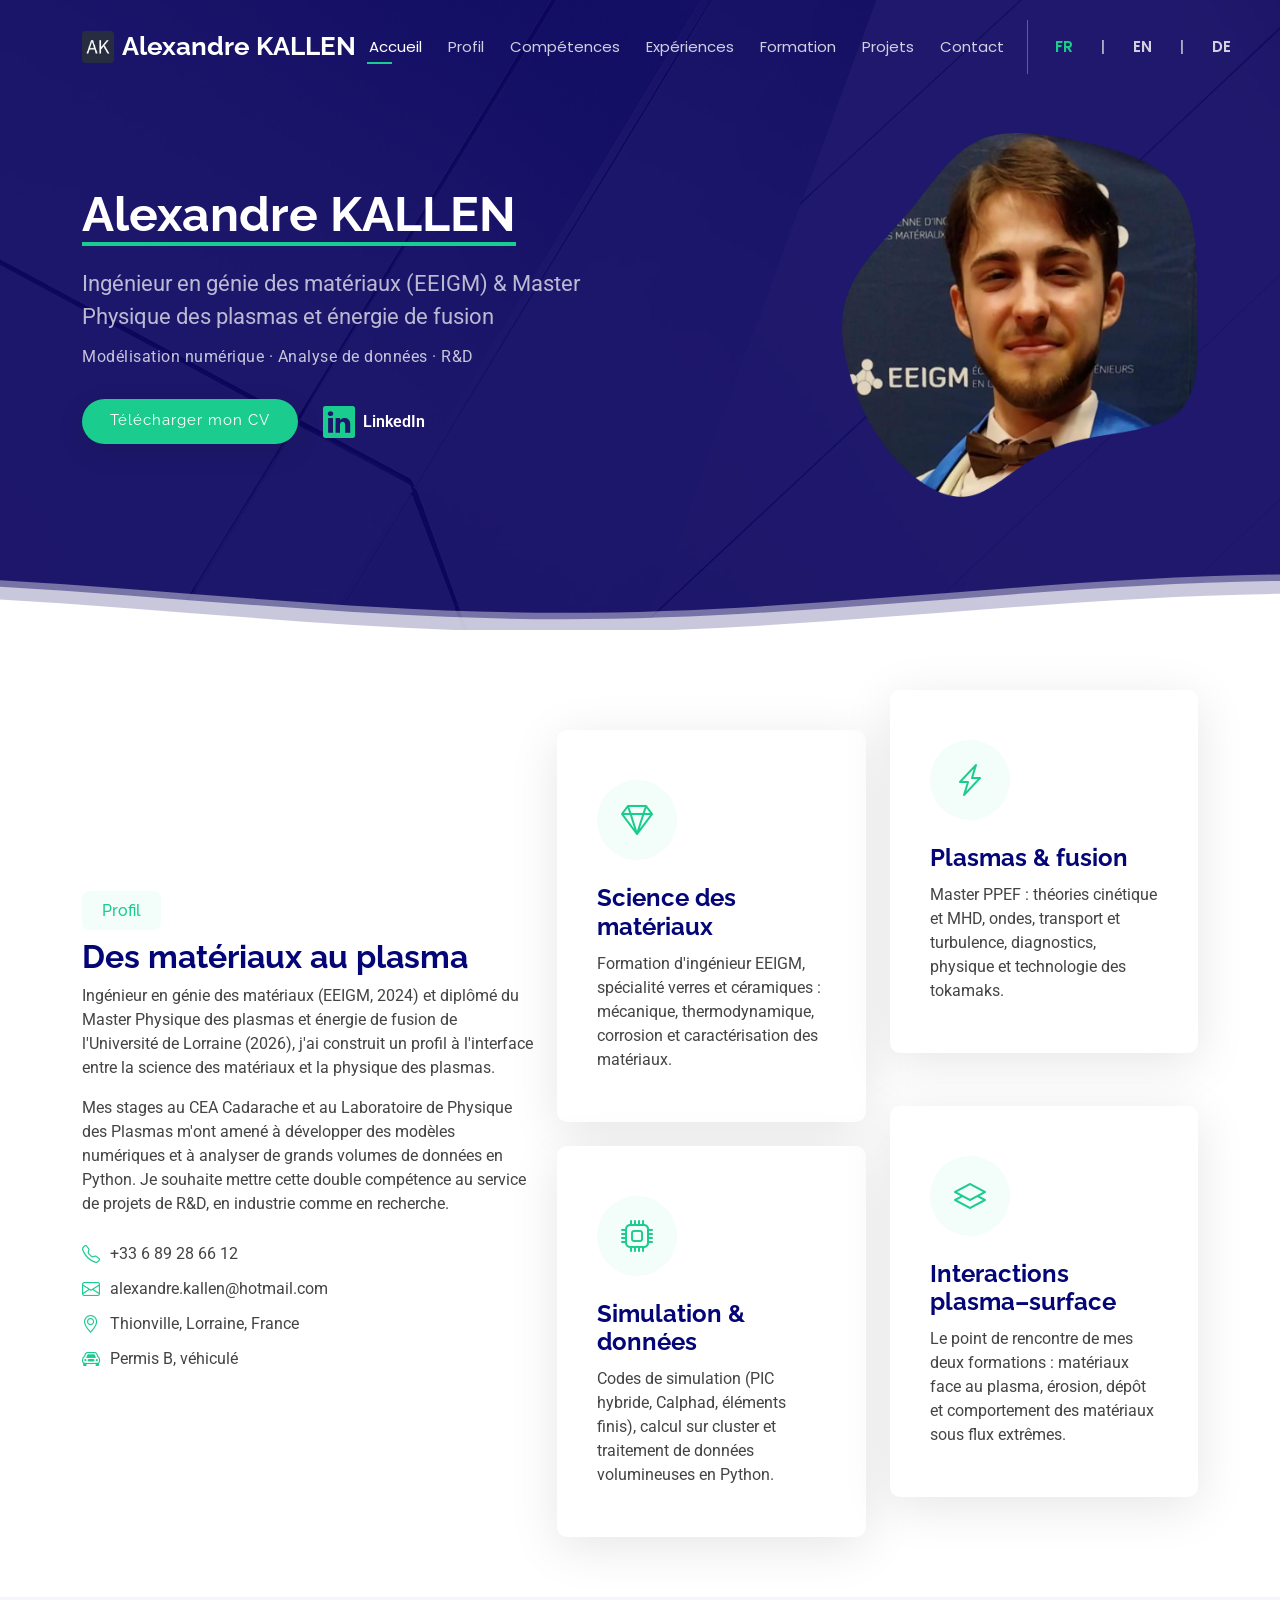
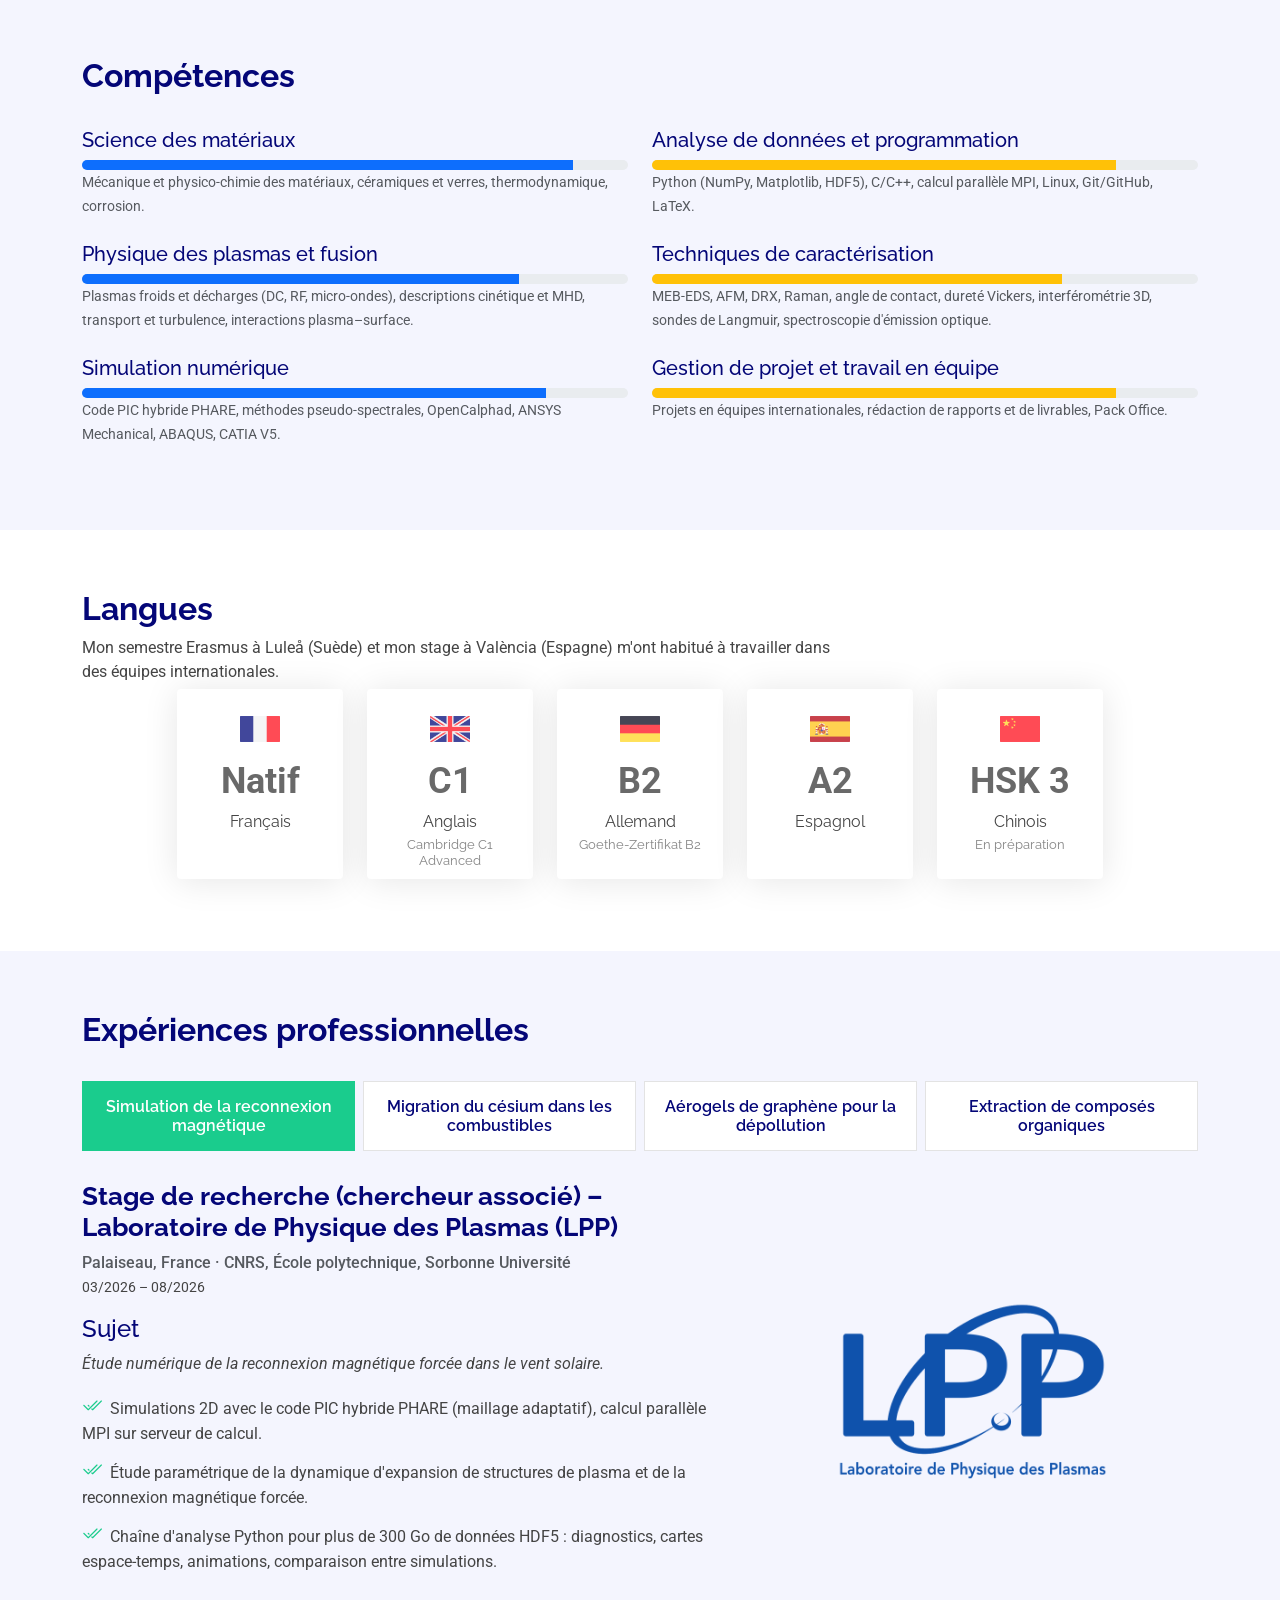
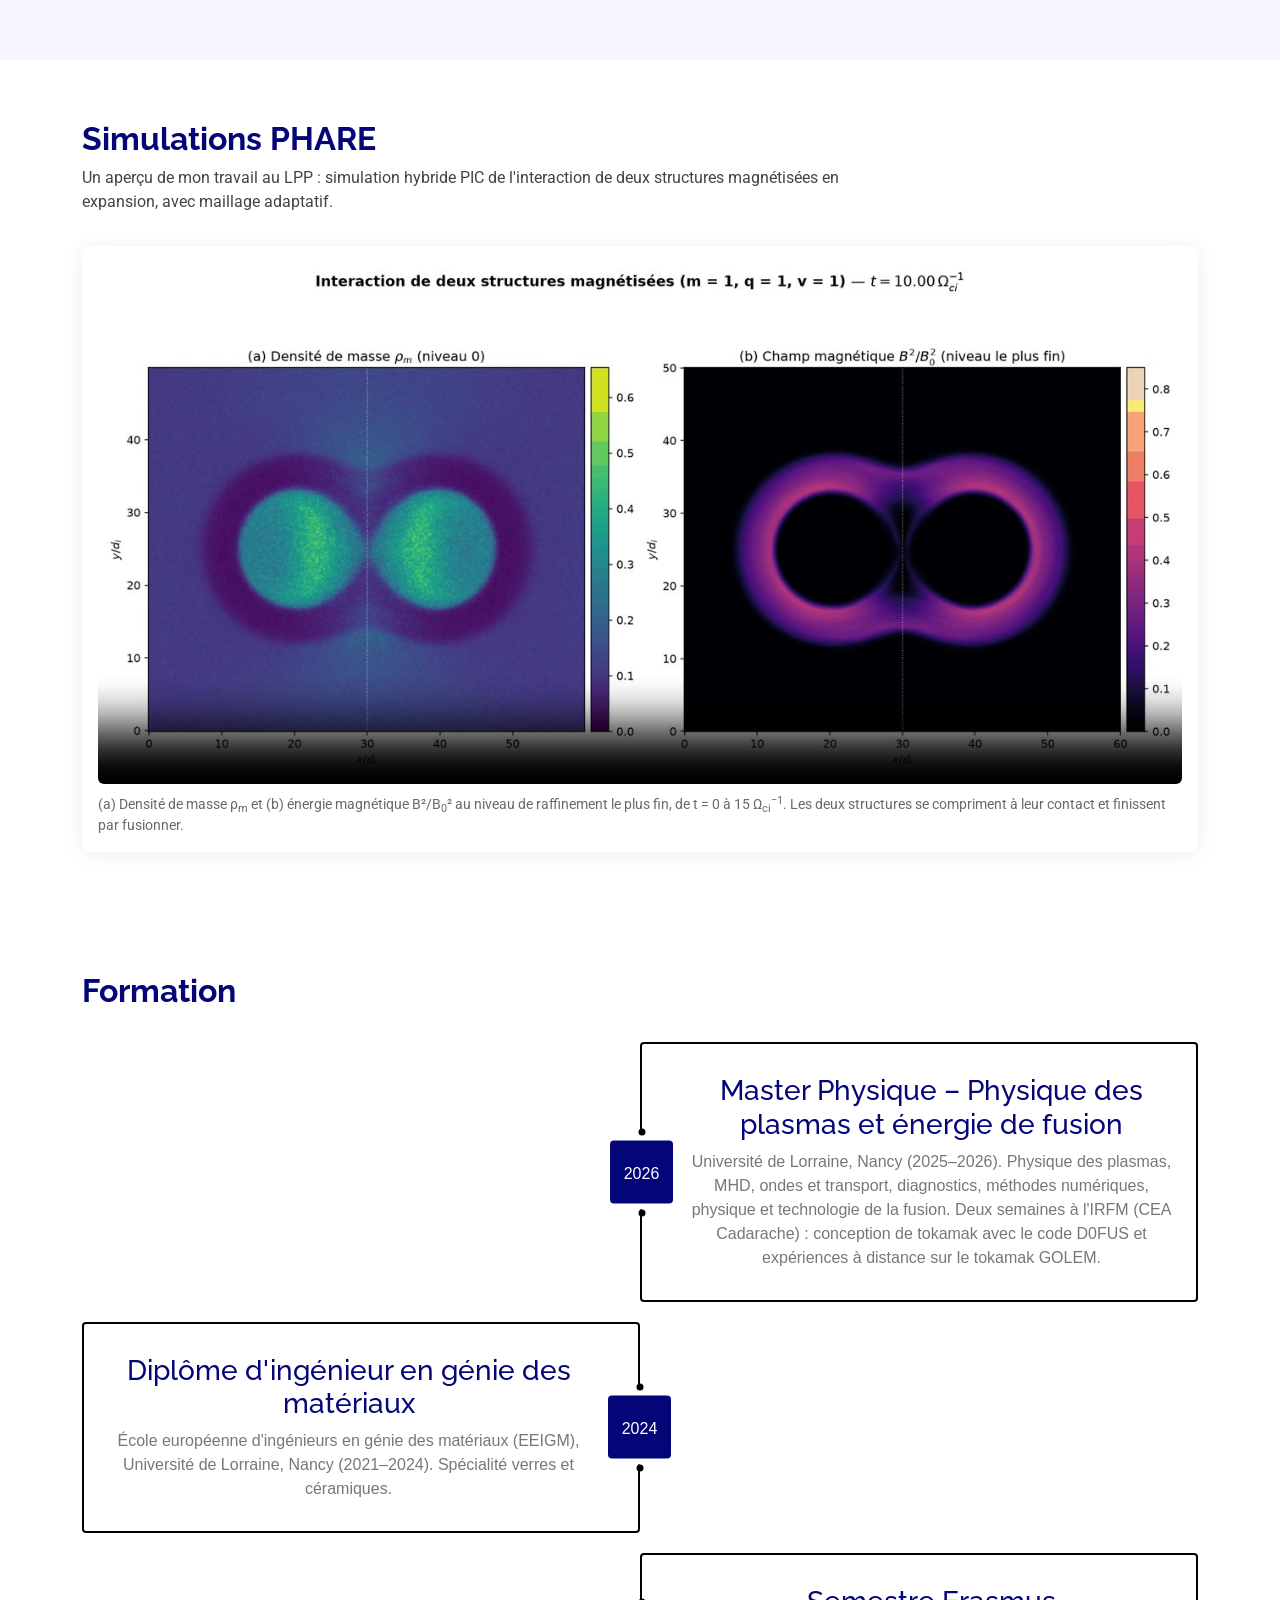
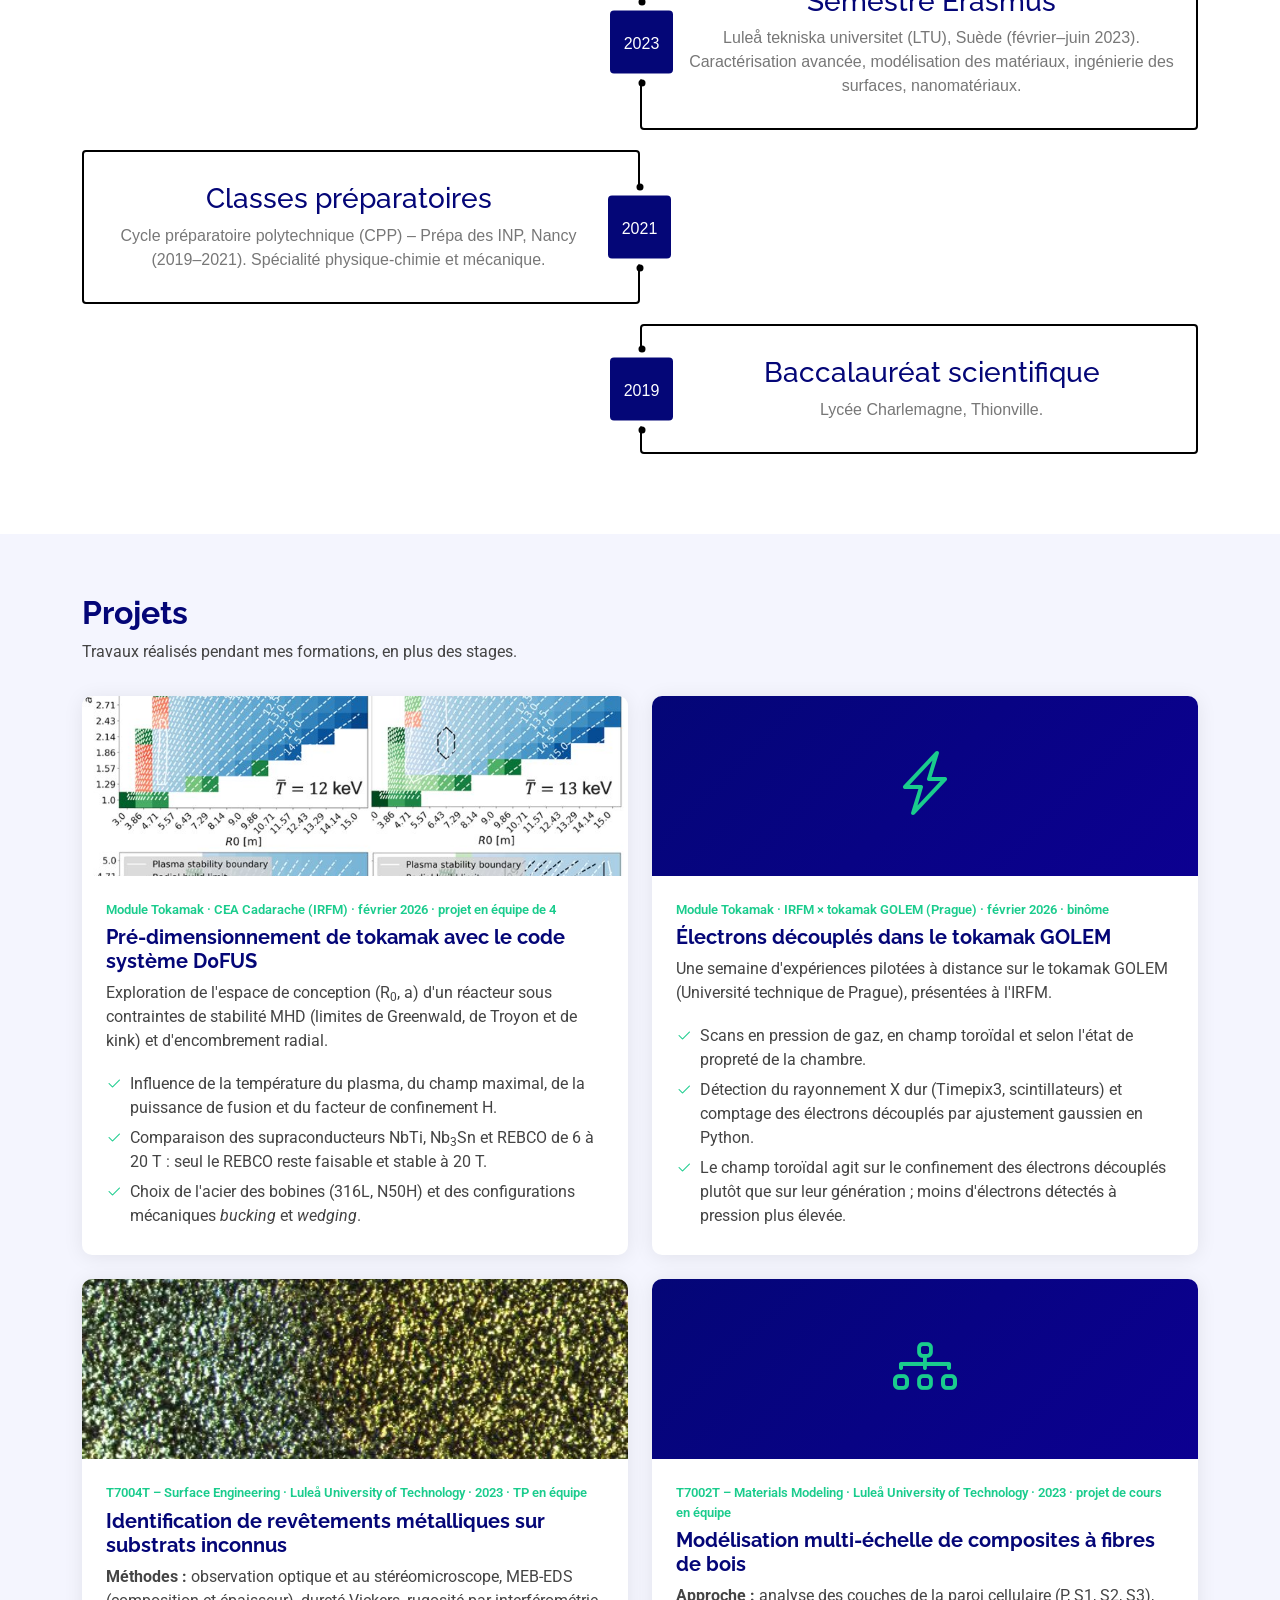
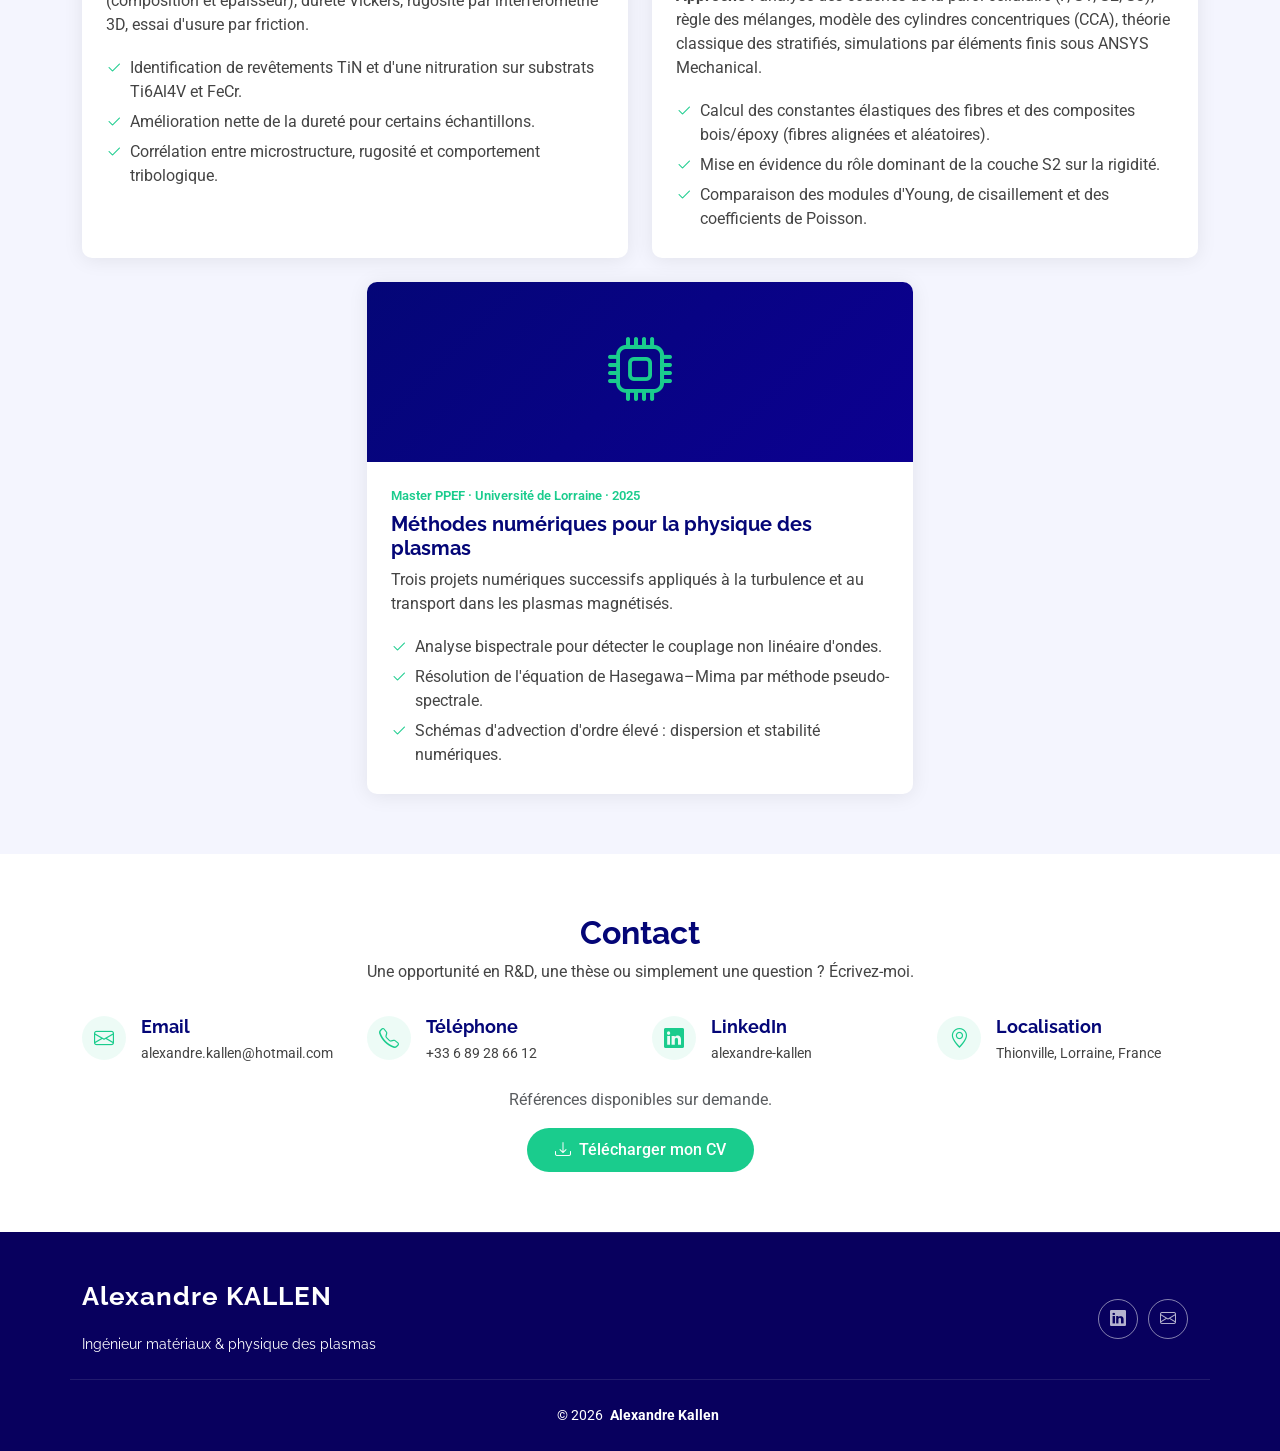
==== index.html @ f046f1e1 "Initial commit" ====
<!DOCTYPE html>
<html lang="fr">

<head>
  <meta charset="utf-8">
  <meta content="width=device-width, initial-scale=1.0" name="viewport">
  <title>Alexandre Kallen – Ingénieur matériaux &amp; physique des plasmas</title>
  <meta name="description" content="Alexandre Kallen, ingénieur en génie des matériaux (EEIGM) et diplômé du Master Physique des plasmas et énergie de fusion (Université de Lorraine). Modélisation numérique, analyse de données, R&amp;D.">
  <meta property="og:title" content="Alexandre Kallen – Ingénieur matériaux & physique des plasmas">
  <meta property="og:description" content="Modélisation numérique, analyse de données et R&D, à l'interface entre science des matériaux et physique des plasmas.">
  <meta property="og:type" content="website">
  <meta property="og:image" content="https://alexandre-kallen.github.io/assets/img/profil-picture/PP-Alexandre-kallen-7.png">
  <link rel="canonical" href="https://alexandre-kallen.github.io/">
  <link rel="alternate" hreflang="fr" href="https://alexandre-kallen.github.io/">
  <link rel="alternate" hreflang="en" href="https://alexandre-kallen.github.io/en/">
  <link rel="alternate" hreflang="de" href="https://alexandre-kallen.github.io/de/">
  <!-- <link rel="alternate" hreflang="zh-CN" href="https://alexandre-kallen.github.io/zh/"> -->
  <link rel="alternate" hreflang="x-default" href="https://alexandre-kallen.github.io/">

  <!-- Favicons -->
  <link rel="apple-touch-icon" sizes="180x180" href="favicon/apple-touch-icon.png">
  <link rel="icon" type="image/png" sizes="32x32" href="favicon/favicon-32x32.png">
  <link rel="icon" type="image/png" sizes="16x16" href="favicon/favicon-16x16.png">
  <link rel="manifest" href="favicon/site.webmanifest">

  <!-- Fonts -->
  <link href="https://fonts.googleapis.com" rel="preconnect">
  <link href="https://fonts.gstatic.com" rel="preconnect" crossorigin>
  <link href="https://fonts.googleapis.com/css2?family=Roboto:ital,wght@0,300;0,400;0,500;0,700;1,400&family=Poppins:wght@300;400;500;600;700&family=Raleway:wght@400;500;600;700;800&display=swap" rel="stylesheet">

  <!-- Vendor CSS Files -->
  <link href="assets/vendor/bootstrap/css/bootstrap.min.css" rel="stylesheet">
  <link href="assets/vendor/bootstrap-icons/bootstrap-icons.css" rel="stylesheet">
  <link href="assets/vendor/aos/aos.css" rel="stylesheet">
  <link href="assets/vendor/glightbox/css/glightbox.min.css" rel="stylesheet">
  <link href="assets/vendor/swiper/swiper-bundle.min.css" rel="stylesheet">

  <!-- Main CSS File -->
  <link href="assets/css/main.css" rel="stylesheet">
  <link href="assets/css/second.css" rel="stylesheet">
  <link href="assets/css/custom.css" rel="stylesheet">
  <link href="assets/css/timeline.css" rel="stylesheet">
</head>

<body class="index-page">

  <header id="header" class="header d-flex align-items-center fixed-top">
    <div class="container-fluid container-xl position-relative d-flex align-items-center justify-content-between">

      <a href="#hero" class="logo d-flex align-items-center">
        <img src="assets/img/profil-picture/logo-4-bis.png" alt="Logo AK">
        <h1 class="sitename">Alexandre KALLEN</h1>
      </a>


      
    <nav id="navmenu" class="navmenu">
      <ul>
        <li><a href="#hero" class="active">Accueil</a></li>
        <li><a href="#about">Profil</a></li>
        <li><a href="#competences">Compétences</a></li>
        <li><a href="#experiences">Expériences</a></li>
        <li><a href="#formation">Formation</a></li>
        <li><a href="#projets">Projets</a></li>
        <li><a href="#contact">Contact</a></li>

        <li class="lang-switch">
          <ul>
            <li class="lang-item lang-fr">
              <a href="index.html" class="lang-current"
                hreflang="fr" lang="fr" aria-current="page">FR</a>
            </li>

            <li class="lang-separator" aria-hidden="true">|</li>

            <li class="lang-item lang-en">
              <a href="en/index.html"
                hreflang="en" lang="en">EN</a>
            </li>

            <li class="lang-separator" aria-hidden="true">|</li>

            <li class="lang-item lang-de">
              <a href="de/index.html"
                hreflang="de" lang="de">DE</a>
            </li>
          </ul>
        </li>

      </ul>

      <i class="mobile-nav-toggle d-xl-none bi bi-list"></i>
    </nav>


    </div>
  </header>

  <main class="main">

    <!-- Hero Section -->
    <section id="hero" class="hero section dark-background">
      <img src="assets/img/hero-bg-2.jpg" alt="" class="hero-bg">

      <div class="container">
        <div class="row gy-4 justify-content-between">
          <div class="col-lg-4 order-lg-last hero-img" data-aos="zoom-out" data-aos-duration="300">
            <img src="assets/img/profil-picture/PP-Alexandre-kallen-7.png" class="img-fluid rounded" alt="Portrait d'Alexandre Kallen">
          </div>

          <div class="col-lg-6 d-flex flex-column justify-content-center" data-aos="fade-in">
            <h1><span>Alexandre KALLEN</span></h1>
            <p>Ingénieur en génie des matériaux (EEIGM) &amp; Master Physique des plasmas et énergie de fusion</p>
            <p class="hero-tagline">Modélisation numérique · Analyse de données · R&amp;D</p>
            <div class="d-flex flex-wrap">
              <a href="assets/cv/CV_Alexandre_Kallen_FR.pdf" class="btn-get-started" download="CV_Alexandre_Kallen_FR.pdf">Télécharger mon CV</a>
              <a href="https://www.linkedin.com/in/alexandre-kallen/" target="_blank" rel="noopener" class="btn-watch-video d-flex align-items-center"><i class="bi bi-linkedin"></i><span>LinkedIn</span></a>
            </div>
          </div>

        </div>
      </div>

      <svg class="hero-waves" xmlns="http://www.w3.org/2000/svg" xmlns:xlink="http://www.w3.org/1999/xlink" viewBox="0 24 150 28 " preserveAspectRatio="none">
        <defs>
          <path id="wave-path" d="M-160 44c30 0 58-18 88-18s 58 18 88 18 58-18 88-18 58 18 88 18 v44h-352z"></path>
        </defs>
        <g class="wave1">
          <use xlink:href="#wave-path" x="50" y="3"></use>
        </g>
        <g class="wave2">
          <use xlink:href="#wave-path" x="50" y="0"></use>
        </g>
        <g class="wave3">
          <use xlink:href="#wave-path" x="50" y="9"></use>
        </g>
      </svg>

    </section><!-- /Hero Section -->

    <!-- About Section -->
    <section id="about" class="about section">

      <div class="container" data-aos="fade-up" data-aos-delay="100" data-aos-duration="300">
        <div class="row align-items-xl-center gy-5">

          <div class="col-xl-5 content">
            <h3>Profil</h3>
            <h2>Des matériaux au plasma</h2>
            <p>Ingénieur en génie des matériaux (EEIGM, 2024) et diplômé du Master Physique des plasmas et énergie de fusion de l'Université de Lorraine (2026), j'ai construit un profil à l'interface entre la science des matériaux et la physique des plasmas.</p>
            <p>Mes stages au CEA Cadarache et au Laboratoire de Physique des Plasmas m'ont amené à développer des modèles numériques et à analyser de grands volumes de données en Python. Je souhaite mettre cette double compétence au service de projets de R&amp;D, en industrie comme en recherche.</p>
            <ul class="contact-list">
              <li><i class="bi bi-telephone"></i><a href="tel:+33689286612">+33 6 89 28 66 12</a></li>
              <li><i class="bi bi-envelope"></i><a href="mailto:alexandre.kallen@hotmail.com">alexandre.kallen@hotmail.com</a></li>
              <li><i class="bi bi-geo-alt"></i><span>Thionville, Lorraine, France</span></li>
              <li><i class="bi bi-car-front"></i><span>Permis B, véhiculé</span></li>
            </ul>
          </div>

          <div class="col-xl-7">
            <div class="row gy-4 icon-boxes">

              <div class="col-md-6" data-aos="fade-up" data-aos-delay="200" data-aos-duration="300">
                <div class="icon-box">
                  <i class="bi bi-gem"></i>
                  <h3>Science des matériaux</h3>
                  <p>Formation d'ingénieur EEIGM, spécialité verres et céramiques : mécanique, thermodynamique, corrosion et caractérisation des matériaux.</p>
                </div>
              </div>

              <div class="col-md-6" data-aos="fade-up" data-aos-delay="300" data-aos-duration="300">
                <div class="icon-box">
                  <i class="bi bi-lightning-charge"></i>
                  <h3>Plasmas &amp; fusion</h3>
                  <p>Master PPEF : théories cinétique et MHD, ondes, transport et turbulence, diagnostics, physique et technologie des tokamaks.</p>
                </div>
              </div>

              <div class="col-md-6" data-aos="fade-up" data-aos-delay="400" data-aos-duration="300">
                <div class="icon-box">
                  <i class="bi bi-cpu"></i>
                  <h3>Simulation &amp; données</h3>
                  <p>Codes de simulation (PIC hybride, Calphad, éléments finis), calcul sur cluster et traitement de données volumineuses en Python.</p>
                </div>
              </div>

              <div class="col-md-6" data-aos="fade-up" data-aos-delay="500" data-aos-duration="300">
                <div class="icon-box">
                  <i class="bi bi-layers"></i>
                  <h3>Interactions plasma–surface</h3>
                  <p>Le point de rencontre de mes deux formations : matériaux face au plasma, érosion, dépôt et comportement des matériaux sous flux extrêmes.</p>
                </div>
              </div>

            </div>
          </div>

        </div>
      </div>

    </section><!-- /About Section -->

    <!-- Skills -->
    <section id="competences" class="progress-section section light-background">
      <div class="container">
        <div class="section-heading">
          <h2>Compétences</h2>
        </div>
        <div class="row">
          <div class="col-lg-6">
            <div class="mb-4">
              <h5>Science des matériaux</h5>
              <div class="progress" style="height: 10px;">
                <div class="progress-bar bg-primary" role="progressbar" style="width: 90%;" aria-valuenow="90" aria-valuemin="0" aria-valuemax="100"></div>
              </div>
              <small class="text-muted">Mécanique et physico-chimie des matériaux, céramiques et verres, thermodynamique, corrosion.</small>
            </div>
            <div class="mb-4">
              <h5>Physique des plasmas et fusion</h5>
              <div class="progress" style="height: 10px;">
                <div class="progress-bar bg-primary" role="progressbar" style="width: 80%;" aria-valuenow="80" aria-valuemin="0" aria-valuemax="100"></div>
              </div>
              <small class="text-muted">Plasmas froids et décharges (DC, RF, micro-ondes), descriptions cinétique et MHD, transport et turbulence, interactions plasma–surface.</small>
            </div>
            <div class="mb-4">
              <h5>Simulation numérique</h5>
              <div class="progress" style="height: 10px;">
                <div class="progress-bar bg-primary" role="progressbar" style="width: 85%;" aria-valuenow="85" aria-valuemin="0" aria-valuemax="100"></div>
              </div>
              <small class="text-muted">Code PIC hybride PHARE, méthodes pseudo-spectrales, OpenCalphad, ANSYS Mechanical, ABAQUS, CATIA V5.</small>
            </div>
          </div>
          <div class="col-lg-6">
            <div class="mb-4">
              <h5>Analyse de données et programmation</h5>
              <div class="progress" style="height: 10px;">
                <div class="progress-bar bg-warning" role="progressbar" style="width: 85%;" aria-valuenow="85" aria-valuemin="0" aria-valuemax="100"></div>
              </div>
              <small class="text-muted">Python (NumPy, Matplotlib, HDF5), C/C++, calcul parallèle MPI, Linux, Git/GitHub, LaTeX.</small>
            </div>
            <div class="mb-4">
              <h5>Techniques de caractérisation</h5>
              <div class="progress" style="height: 10px;">
                <div class="progress-bar bg-warning" role="progressbar" style="width: 75%;" aria-valuenow="75" aria-valuemin="0" aria-valuemax="100"></div>
              </div>
              <small class="text-muted">MEB-EDS, AFM, DRX, Raman, angle de contact, dureté Vickers, interférométrie 3D, sondes de Langmuir, spectroscopie d'émission optique.</small>
            </div>
            <div class="mb-4">
              <h5>Gestion de projet et travail en équipe</h5>
              <div class="progress" style="height: 10px;">
                <div class="progress-bar bg-warning" role="progressbar" style="width: 85%;" aria-valuenow="85" aria-valuemin="0" aria-valuemax="100"></div>
              </div>
              <small class="text-muted">Projets en équipes internationales, rédaction de rapports et de livrables, Pack Office.</small>
            </div>
          </div>
        </div>
      </div>
    </section>
    <!-- /Skills -->

    <!-- Languages -->
    <section id="langues" class="stats section">
      <div class="container" data-aos="fade-up" data-aos-delay="100">
        <div class="section-heading">
          <h2>Langues</h2>
          <p>Mon semestre Erasmus à Luleå (Suède) et mon stage à València (Espagne) m'ont habitué à travailler dans des équipes internationales.</p>
        </div>

        <div class="row gy-4 justify-content-center">

          <div class="col-6 col-md-4 col-lg-2 d-flex flex-column align-items-center">
            <div class="stats-item">
              <img src="assets/img/flags/french-flag.png" alt="" class="flag">
              <span>Natif</span>
              <p>Français</p>
            </div>
          </div>

          <div class="col-6 col-md-4 col-lg-2 d-flex flex-column align-items-center">
            <div class="stats-item">
              <img src="assets/img/flags/english-flag.png" alt="" class="flag">
              <span>C1</span>
              <p>Anglais<br><small>Cambridge C1 Advanced</small></p>
            </div>
          </div>

          <div class="col-6 col-md-4 col-lg-2 d-flex flex-column align-items-center">
            <div class="stats-item">
              <img src="assets/img/flags/german-flag.png" alt="" class="flag">
              <span>B2</span>
              <p>Allemand<br><small>Goethe-Zertifikat B2</small></p>
            </div>
          </div>

          <div class="col-6 col-md-4 col-lg-2 d-flex flex-column align-items-center">
            <div class="stats-item">
              <img src="assets/img/flags/spanish-flag.png" alt="" class="flag">
              <span>A2</span>
              <p>Espagnol</p>
            </div>
          </div>

          <div class="col-6 col-md-4 col-lg-2 d-flex flex-column align-items-center">
            <div class="stats-item">
              <img src="assets/img/flags/chinese-flag.png" alt="" class="flag">
              <span class="small-level">HSK 3</span>
              <p>Chinois<br><small>En préparation</small></p>
            </div>
          </div>

        </div>
      </div>
    </section><!-- /Languages -->

    <!-- Experiences -->
    <section id="experiences" class="features2 section light-background">

      <div class="container">
        <div class="section-heading">
          <h2>Expériences professionnelles</h2>
        </div>

        <ul class="nav nav-tabs row d-flex g-2" data-aos="fade-up" data-aos-delay="100">
          <li class="nav-item col-6 col-lg-3">
            <a class="nav-link active show" data-bs-toggle="tab" data-bs-target="#exp-lpp">
              <h4><span class="d-none d-lg-inline">Simulation de la reconnexion magnétique</span><span class="d-lg-none">LPP · 2026</span></h4>
            </a>
          </li>
          <li class="nav-item col-6 col-lg-3">
            <a class="nav-link" data-bs-toggle="tab" data-bs-target="#exp-cea">
              <h4><span class="d-none d-lg-inline">Migration du césium dans les combustibles</span><span class="d-lg-none">CEA · 2024</span></h4>
            </a>
          </li>
          <li class="nav-item col-6 col-lg-3">
            <a class="nav-link" data-bs-toggle="tab" data-bs-target="#exp-upv">
              <h4><span class="d-none d-lg-inline">Aérogels de graphène pour la dépollution</span><span class="d-lg-none">UPV · 2023</span></h4>
            </a>
          </li>
          <li class="nav-item col-6 col-lg-3">
            <a class="nav-link" data-bs-toggle="tab" data-bs-target="#exp-ceratizit">
              <h4><span class="d-none d-lg-inline">Extraction de composés organiques</span><span class="d-lg-none">CERATIZIT · 2021</span></h4>
            </a>
          </li>
        </ul>

        <div class="tab-content" data-aos="fade-up" data-aos-delay="200">

          <div class="tab-pane fade active show" id="exp-lpp">
            <div class="row gy-4">
              <div class="col-lg-7 order-2 order-lg-1">
                <h3>Stage de recherche (chercheur associé) – Laboratoire de Physique des Plasmas (LPP)</h3>
                <span class="text-muted h6">Palaiseau, France · CNRS, École polytechnique, Sorbonne Université</span>
                <p><small>03/2026 – 08/2026</small></p>
                <h4>Sujet</h4>
                <p class="fst-italic">Étude numérique de la reconnexion magnétique forcée dans le vent solaire.</p>
                <ul>
                  <li><i class="bi bi-check2-all"></i> <span>Simulations 2D avec le code PIC hybride PHARE (maillage adaptatif), calcul parallèle MPI sur serveur de calcul.</span></li>
                  <li><i class="bi bi-check2-all"></i> <span>Étude paramétrique de la dynamique d'expansion de structures de plasma et de la reconnexion magnétique forcée.</span></li>
                  <li><i class="bi bi-check2-all"></i> <span>Chaîne d'analyse Python pour plus de 300 Go de données HDF5 : diagnostics, cartes espace-temps, animations, comparaison entre simulations.</span></li>
                </ul>
              </div>
              <div class="col-lg-5 order-1 order-lg-2 company-logos">
                <div class="logo-box">
                  <img src="assets/img/logos/lpp-logo.png" alt="Laboratoire de Physique des Plasmas" class="img-fluid">
                </div>
              </div>
            </div>
          </div>

          <div class="tab-pane fade" id="exp-cea">
            <div class="row gy-4">
              <div class="col-lg-7 order-2 order-lg-1">
                <h3>Stage de fin d'études – Commissariat à l'énergie atomique (CEA)</h3>
                <span class="text-muted h6">Cadarache, France</span>
                <p><small>02/2024 – 08/2024</small></p>
                <h4>Sujet</h4>
                <p class="fst-italic">Calculs thermodynamiques pour la modélisation de la migration du césium dans les aiguilles combustibles des réacteurs à neutrons rapides refroidis au sodium.</p>
                <ul>
                  <li><i class="bi bi-check2-all"></i> <span>Calculs thermodynamiques avec OpenCalphad pour étudier la spéciation des produits de fission volatils.</span></li>
                  <li><i class="bi bi-check2-all"></i> <span>Développement d'un modèle Python couplant thermochimie et diffusion pour simuler le transport du césium dans le combustible.</span></li>
                  <li><i class="bi bi-check2-all"></i> <span>Analyse de données et étude de l'influence des paramètres pour valider et améliorer le modèle.</span></li>
                </ul>
                <p class="publication"><i class="bi bi-journal-text"></i> <span><strong>Publication (co-auteur, contribution aux figures) :</strong> F. Bernachy-Barbe, T. Barani, J.-C. Dumas, A. Kallen, « A practical cesium axial migration model for fast reactor fuel pins », <em>Nuclear Engineering and Technology</em> 57 (7), 103521 (2025). <a href="https://doi.org/10.1016/j.net.2025.103521" target="_blank" rel="noopener">DOI : 10.1016/j.net.2025.103521</a></span></p>
              </div>
              <div class="col-lg-5 order-1 order-lg-2 company-logos">
                <div class="logo-box">
                  <img src="assets/img/logos/CEA_logo_nouveau.svg" alt="CEA" class="img-fluid">
                </div>
              </div>
            </div>
          </div>

          <div class="tab-pane fade" id="exp-upv">
            <div class="row gy-4">
              <div class="col-lg-7 order-2 order-lg-1">
                <h3>Stage de recherche – Universitat Politècnica de València (UPV)</h3>
                <span class="text-muted h6">València, Espagne</span>
                <p><small>09/2023 – 02/2024</small></p>
                <h4>Sujet</h4>
                <p class="fst-italic">Influence de la réduction sur des sorbants poreux 3D à base d'oxyde de graphène pour le traitement des eaux polluées aux hydrocarbures.</p>
                <ul>
                  <li><i class="bi bi-check2-all"></i> <span>Synthèse hydrothermale d'aérogels d'oxyde de graphène : étude de la concentration du précurseur, de l'agent réducteur (vitamine C, éthylènediamine), du freeze-casting (−20 °C ou azote liquide) et d'un recuit à 800 °C sous azote.</span></li>
                  <li><i class="bi bi-check2-all"></i> <span>Caractérisation par MEB et angle de contact, mesures de densité et de porosité, essais de sorption d'huiles (moteur, colza, olive) en émulsion huile-dans-eau.</span></li>
                  <li><i class="bi bi-check2-all"></i> <span>Relation linéaire entre densité de l'huile et capacité de sorption ; meilleures performances avec l'éthylènediamine, jusqu'à 405 mg/mg.</span></li>
                </ul>
                <a class="read-more-link" href="https://riunet.upv.es/entities/publication/25eebd11-fccb-4f73-8c6e-33d3c325169e" target="_blank" rel="noopener"><i class="bi bi-file-earmark-text"></i> Lire le mémoire (RiuNet, UPV)</a>
              </div>
              <div class="col-lg-5 order-1 order-lg-2 company-logos">
                <div class="logo-box">
                  <img src="assets/img/logos/universitat-politecnica-de-valencia-upv-logo-vector.svg" alt="Universitat Politècnica de València" class="img-fluid">
                </div>
              </div>
            </div>
          </div>

          <div class="tab-pane fade" id="exp-ceratizit">
            <div class="row gy-4">
              <div class="col-lg-7 order-2 order-lg-1">
                <h3>Stage process – CERATIZIT Luxembourg</h3>
                <span class="text-muted h6">Mamer, Luxembourg</span>
                <p><small>05/2021 – 06/2021</small></p>
                <h4>Sujet</h4>
                <p class="fst-italic">Optimisation d'une méthode d'extraction des composants organiques de poudres de carbure de tungstène.</p>
                <ul>
                  <li><i class="bi bi-check2-all"></i> <span>Étude et optimisation des paramètres du procédé : température, durée de traitement et solvants.</span></li>
                  <li><i class="bi bi-check2-all"></i> <span>Analyse et séparation des composants organiques des poudres avant leur traitement industriel.</span></li>
                </ul>
              </div>
              <div class="col-lg-5 order-1 order-lg-2 company-logos">
                <div class="logo-box">
                  <img src="assets/img/logos/CERATIZIT_Logo.svg" alt="CERATIZIT" class="img-fluid">
                </div>
              </div>
            </div>
          </div>

        </div>

      </div>

    </section><!-- /Experiences -->

    <!-- Simulations -->
    <section id="simulations" class="simulations section">
      <div class="container">
        <div class="section-heading">
          <h2>Simulations PHARE</h2>
          <p>Un aperçu de mon travail au LPP : simulation hybride PIC de l'interaction de deux structures magnétisées en expansion, avec maillage adaptatif.</p>
        </div>
        <figure class="sim-figure" data-aos="fade-up">
          <video src="assets/media/phare-deux-bulles.mp4" poster="assets/media/phare-deux-bulles-poster.jpg" autoplay muted loop playsinline controls preload="metadata" aria-label="Animation de la simulation PHARE de deux structures magnétisées"></video>
          <figcaption>(a) Densité de masse ρ<sub>m</sub> et (b) énergie magnétique B²/B<sub>0</sub>² au niveau de raffinement le plus fin, de t = 0 à 15 Ω<sub>ci</sub><sup>−1</sup>. Les deux structures se compriment à leur contact et finissent par fusionner.</figcaption>
        </figure>
      </div>
    </section><!-- /Simulations -->

    <!-- Timeline section -->
    <section id="formation" class="section">
      <div class="container">
        <div class="section-heading">
          <h2>Formation</h2>
        </div>
        <div class="row">
          <div class="col-md-12">
            <div class="main-timeline">
              <div class="timeline">
                <div class="timeline-content">
                  <div class="timeline-icon">
                    <p>2026</p>
                  </div>
                  <h3>Master Physique – Physique des plasmas et énergie de fusion</h3>
                  <p class="description">
                    Université de Lorraine, Nancy (2025–2026). Physique des plasmas, MHD, ondes et transport, diagnostics, méthodes numériques, physique et technologie de la fusion. Deux semaines à l'IRFM (CEA Cadarache) : conception de tokamak avec le code D0FUS et expériences à distance sur le tokamak GOLEM.
                  </p>
                </div>
              </div>
              <div class="timeline">
                <div class="timeline-content">
                  <div class="timeline-icon">
                    <p>2024</p>
                  </div>
                  <h3>Diplôme d'ingénieur en génie des matériaux</h3>
                  <p class="description">
                    École européenne d'ingénieurs en génie des matériaux (EEIGM), Université de Lorraine, Nancy (2021–2024). Spécialité verres et céramiques.
                  </p>
                </div>
              </div>
              <div class="timeline">
                <div class="timeline-content">
                  <div class="timeline-icon">
                    <p>2023</p>
                  </div>
                  <h3>Semestre Erasmus</h3>
                  <p class="description">
                    Luleå tekniska universitet (LTU), Suède (février–juin 2023). Caractérisation avancée, modélisation des matériaux, ingénierie des surfaces, nanomatériaux.
                  </p>
                </div>
              </div>
              <div class="timeline">
                <div class="timeline-content">
                  <div class="timeline-icon">
                    <p>2021</p>
                  </div>
                  <h3>Classes préparatoires</h3>
                  <p class="description">
                    Cycle préparatoire polytechnique (CPP) – Prépa des INP, Nancy (2019–2021). Spécialité physique-chimie et mécanique.
                  </p>
                </div>
              </div>
              <div class="timeline">
                <div class="timeline-content">
                  <div class="timeline-icon">
                    <p>2019</p>
                  </div>
                  <h3>Baccalauréat scientifique</h3>
                  <p class="description">
                    Lycée Charlemagne, Thionville.
                  </p>
                </div>
              </div>
            </div>
          </div>
        </div>
      </div>
    </section>
    <!-- /Timeline section -->

    <!-- Projects -->
    <section id="projets" class="projects section light-background">
      <div class="container">
        <div class="section-heading">
          <h2>Projets</h2>
          <p>Travaux réalisés pendant mes formations, en plus des stages.</p>
        </div>

        <div class="row gy-4 justify-content-center">

          <div class="col-lg-6" data-aos="fade-up" data-aos-delay="100">
            <article class="project-card">
              <img src="assets/img/projets/d0fus-cartes-faisabilite.jpg" alt="Cartes de faisabilité d'un tokamak dans le plan (R0, a) obtenues avec D0FUS" class="project-img">
              <div class="project-body">
                <p class="project-context">Module Tokamak · CEA Cadarache (IRFM) · février 2026 · projet en équipe de 4</p>
                <h3>Pré-dimensionnement de tokamak avec le code système D0FUS</h3>
                <p>Exploration de l'espace de conception (R<sub>0</sub>, a) d'un réacteur sous contraintes de stabilité MHD (limites de Greenwald, de Troyon et de kink) et d'encombrement radial.</p>
                <ul>
                  <li><i class="bi bi-check2"></i> Influence de la température du plasma, du champ maximal, de la puissance de fusion et du facteur de confinement H.</li>
                  <li><i class="bi bi-check2"></i> Comparaison des supraconducteurs NbTi, Nb<sub>3</sub>Sn et REBCO de 6 à 20 T : seul le REBCO reste faisable et stable à 20 T.</li>
                  <li><i class="bi bi-check2"></i> Choix de l'acier des bobines (316L, N50H) et des configurations mécaniques <em>bucking</em> et <em>wedging</em>.</li>
                </ul>
              </div>
            </article>
          </div>

          <div class="col-lg-6" data-aos="fade-up" data-aos-delay="200">
            <article class="project-card">
              <div class="project-icon"><i class="bi bi-lightning-charge"></i></div>
              <div class="project-body">
                <p class="project-context">Module Tokamak · IRFM × tokamak GOLEM (Prague) · février 2026 · binôme</p>
                <h3>Électrons découplés dans le tokamak GOLEM</h3>
                <p>Une semaine d'expériences pilotées à distance sur le tokamak GOLEM (Université technique de Prague), présentées à l'IRFM.</p>
                <ul>
                  <li><i class="bi bi-check2"></i> Scans en pression de gaz, en champ toroïdal et selon l'état de propreté de la chambre.</li>
                  <li><i class="bi bi-check2"></i> Détection du rayonnement X dur (Timepix3, scintillateurs) et comptage des électrons découplés par ajustement gaussien en Python.</li>
                  <li><i class="bi bi-check2"></i> Le champ toroïdal agit sur le confinement des électrons découplés plutôt que sur leur génération ; moins d'électrons détectés à pression plus élevée.</li>
                </ul>
              </div>
            </article>
          </div>

          <div class="col-lg-6" data-aos="fade-up" data-aos-delay="100">
            <article class="project-card">
              <img src="assets/img/projets/t7004t-revetement-tin.jpg" alt="Micrographie d'un revêtement à base de TiN" class="project-img">
              <div class="project-body">
                <p class="project-context">T7004T – Surface Engineering · Luleå University of Technology · 2023 · TP en équipe</p>
                <h3>Identification de revêtements métalliques sur substrats inconnus</h3>
                <p><strong>Méthodes :</strong> observation optique et au stéréomicroscope, MEB-EDS (composition et épaisseur), dureté Vickers, rugosité par interférométrie 3D, essai d'usure par friction.</p>
                <ul>
                  <li><i class="bi bi-check2"></i> Identification de revêtements TiN et d'une nitruration sur substrats Ti6Al4V et FeCr.</li>
                  <li><i class="bi bi-check2"></i> Amélioration nette de la dureté pour certains échantillons.</li>
                  <li><i class="bi bi-check2"></i> Corrélation entre microstructure, rugosité et comportement tribologique.</li>
                </ul>
              </div>
            </article>
          </div>

          <div class="col-lg-6" data-aos="fade-up" data-aos-delay="200">
            <article class="project-card">
              <div class="project-icon"><i class="bi bi-diagram-3"></i></div>
              <div class="project-body">
                <p class="project-context">T7002T – Materials Modeling · Luleå University of Technology · 2023 · projet de cours en équipe</p>
                <h3>Modélisation multi-échelle de composites à fibres de bois</h3>
                <p><strong>Approche :</strong> analyse des couches de la paroi cellulaire (P, S1, S2, S3), règle des mélanges, modèle des cylindres concentriques (CCA), théorie classique des stratifiés, simulations par éléments finis sous ANSYS Mechanical.</p>
                <ul>
                  <li><i class="bi bi-check2"></i> Calcul des constantes élastiques des fibres et des composites bois/époxy (fibres alignées et aléatoires).</li>
                  <li><i class="bi bi-check2"></i> Mise en évidence du rôle dominant de la couche S2 sur la rigidité.</li>
                  <li><i class="bi bi-check2"></i> Comparaison des modules d'Young, de cisaillement et des coefficients de Poisson.</li>
                </ul>
              </div>
            </article>
          </div>

          

          <div class="col-lg-6" data-aos="fade-up" data-aos-delay="200">
            <article class="project-card">
              <div class="project-icon"><i class="bi bi-cpu"></i></div>
              <div class="project-body">
                <p class="project-context">Master PPEF · Université de Lorraine · 2025</p>
                <h3>Méthodes numériques pour la physique des plasmas</h3>
                <p>Trois projets numériques successifs appliqués à la turbulence et au transport dans les plasmas magnétisés.</p>
                <ul>
                  <li><i class="bi bi-check2"></i> Analyse bispectrale pour détecter le couplage non linéaire d'ondes.</li>
                  <li><i class="bi bi-check2"></i> Résolution de l'équation de Hasegawa–Mima par méthode pseudo-spectrale.</li>
                  <li><i class="bi bi-check2"></i> Schémas d'advection d'ordre élevé : dispersion et stabilité numériques.</li>
                </ul>
              </div>
            </article>
          </div>

        </div>
      </div>
    </section>
    <!-- /Projects -->

    <!-- Contact Section -->
    <section id="contact" class="contact section">

      <div class="container">
        <div class="section-heading text-center">
          <h2>Contact</h2>
          <p>Une opportunité en R&amp;D, une thèse ou simplement une question ? Écrivez-moi.</p>
        </div>

        <div class="row gy-4 justify-content-center" data-aos="fade-up" data-aos-delay="100">

          <div class="col-md-6 col-lg-3">
            <div class="info-item d-flex">
              <i class="bi bi-envelope flex-shrink-0"></i>
              <div>
                <h3>Email</h3>
                <p><a href="mailto:alexandre.kallen@hotmail.com">alexandre.kallen@hotmail.com</a></p>
              </div>
            </div>
          </div>

          <div class="col-md-6 col-lg-3">
            <div class="info-item d-flex">
              <i class="bi bi-telephone flex-shrink-0"></i>
              <div>
                <h3>Téléphone</h3>
                <p><a href="tel:+33689286612">+33 6 89 28 66 12</a></p>
              </div>
            </div>
          </div>

          <div class="col-md-6 col-lg-3">
            <div class="info-item d-flex">
              <i class="bi bi-linkedin flex-shrink-0"></i>
              <div>
                <h3>LinkedIn</h3>
                <p><a href="https://www.linkedin.com/in/alexandre-kallen/" target="_blank" rel="noopener">alexandre-kallen</a></p>
              </div>
            </div>
          </div>

          <div class="col-md-6 col-lg-3">
            <div class="info-item d-flex">
              <i class="bi bi-geo-alt flex-shrink-0"></i>
              <div>
                <h3>Localisation</h3>
                <p>Thionville, Lorraine, France</p>
              </div>
            </div>
          </div>

        </div>

        <p class="text-center mt-4 text-muted">Références disponibles sur demande.</p>
        <div class="text-center mt-3">
          <a href="assets/cv/CV_Alexandre_Kallen_FR.pdf" class="cta-btn" download="CV_Alexandre_Kallen_FR.pdf"><i class="bi bi-download"></i> Télécharger mon CV</a>
        </div>

      </div>

    </section>
    <!-- /Contact Section -->

  </main>

  <footer id="footer" class="footer dark-background">

    <div class="container footer-top">
      <div class="row gy-4 align-items-center">
        <div class="col-md-6 footer-about">
          <a href="#hero" class="logo d-flex align-items-center">
            <span class="sitename">Alexandre KALLEN</span>
          </a>
          <p class="mt-2 mb-0">Ingénieur matériaux &amp; physique des plasmas</p>
        </div>
        <div class="col-md-6">
          <div class="social-links d-flex justify-content-md-end">
            <a href="https://www.linkedin.com/in/alexandre-kallen/" target="_blank" rel="noopener" aria-label="LinkedIn"><i class="bi bi-linkedin"></i></a>
            <a href="mailto:alexandre.kallen@hotmail.com" aria-label="Email"><i class="bi bi-envelope"></i></a>
          </div>
        </div>
      </div>
    </div>

    <div class="container copyright text-center mt-4">
      <p>© 2026 <strong class="px-1">Alexandre Kallen</strong></p>
    </div>

  </footer>

  <!-- Scroll Top -->
  <a href="#" id="scroll-top" class="scroll-top d-flex align-items-center justify-content-center" aria-label="Haut de page"><i class="bi bi-arrow-up-short"></i></a>

  <!-- Preloader -->
  <div id="preloader"></div>

  <!-- Vendor JS Files -->
  <script src="assets/vendor/bootstrap/js/bootstrap.bundle.min.js"></script>
  <script src="assets/vendor/aos/aos.js"></script>
  <script src="assets/vendor/glightbox/js/glightbox.min.js"></script>
  <script src="assets/vendor/purecounter/purecounter_vanilla.js"></script>
  <script src="assets/vendor/swiper/swiper-bundle.min.js"></script>

  <!-- Main JS File -->
  <script src="assets/js/main.js"></script>

</body>

</html>
---- assets/css/main.css ----
/**
* Template Name: Bootslander
* Template URL: https://bootstrapmade.com/bootslander-free-bootstrap-landing-page-template/
* Updated: Aug 07 2024 with Bootstrap v5.3.3
* Author: BootstrapMade.com
* License: https://bootstrapmade.com/license/
*/

/*--------------------------------------------------------------
# Font & Color Variables
# Help: https://bootstrapmade.com/color-system/
--------------------------------------------------------------*/
/* Fonts */
:root {
  --default-font: "Roboto",  system-ui, -apple-system, "Segoe UI", Roboto, "Helvetica Neue", Arial, "Noto Sans", "Liberation Sans", sans-serif, "Apple Color Emoji", "Segoe UI Emoji", "Segoe UI Symbol", "Noto Color Emoji";
  --heading-font: "Raleway",  sans-serif;
  --nav-font: "Poppins",  sans-serif;
}

/* Global Colors - The following color variables are used throughout the website. Updating them here will change the color scheme of the entire website */
:root { 
  --background-color: #ffffff; /* Background color for the entire website, including individual sections */
  --default-color: #444444; /* Default color used for the majority of the text content across the entire website */
  --heading-color: #040677; /* Color for headings, subheadings and title throughout the website */
  --accent-color: #1acc8d; /* Accent color that represents your brand on the website. It's used for buttons, links, and other elements that need to stand out */
  --surface-color: #ffffff; /* The surface color is used as a background of boxed elements within sections, such as cards, icon boxes, or other elements that require a visual separation from the global background. */
  --contrast-color: #ffffff; /* Contrast color for text, ensuring readability against backgrounds of accent, heading, or default colors. */
}

/* Nav Menu Colors - The following color variables are used specifically for the navigation menu. They are separate from the global colors to allow for more customization options */
:root {
  --nav-color: #ffffff;  /* The default color of the main navmenu links */
  --nav-hover-color: #1acc8d; /* Applied to main navmenu links when they are hovered over or active */
  --nav-mobile-background-color: #ffffff; /* Used as the background color for mobile navigation menu */
  --nav-dropdown-background-color: #ffffff; /* Used as the background color for dropdown items that appear when hovering over primary navigation items */
  --nav-dropdown-color: #444444; /* Used for navigation links of the dropdown items in the navigation menu. */
  --nav-dropdown-hover-color: #1acc8d; /* Similar to --nav-hover-color, this color is applied to dropdown navigation links when they are hovered over. */
}

/* Color Presets - These classes override global colors when applied to any section or element, providing reuse of the sam color scheme. */

.light-background {
  --background-color: #f4f5fe;
  --surface-color: #ffffff;
}

.dark-background {
  --background-color: #08005e;
  --default-color: #ffffff;
  --heading-color: #ffffff;
  --surface-color: #0c0091;
  --contrast-color: #ffffff;
}

/* Smooth scroll */
:root {
  scroll-behavior: smooth;
}

/*--------------------------------------------------------------
# General Styling & Shared Classes
--------------------------------------------------------------*/
body {
  color: var(--default-color);
  background-color: var(--background-color);
  font-family: var(--default-font);
}

a {
  color: var(--accent-color);
  text-decoration: none;
  transition: 0.3s;
}

a:hover {
  color: color-mix(in srgb, var(--accent-color), transparent 25%);
  text-decoration: none;
}

h1,
h2,
h3,
h4,
h5,
h6 {
  color: var(--heading-color);
  font-family: var(--heading-font);
}

/* PHP Email Form Messages
------------------------------*/
.php-email-form .error-message {
  display: none;
  background: #df1529;
  color: #ffffff;
  text-align: left;
  padding: 15px;
  margin-bottom: 24px;
  font-weight: 600;
}

.php-email-form .sent-message {
  display: none;
  color: #ffffff;
  background: #059652;
  text-align: center;
  padding: 15px;
  margin-bottom: 24px;
  font-weight: 600;
}

.php-email-form .loading {
  display: none;
  background: var(--surface-color);
  text-align: center;
  padding: 15px;
  margin-bottom: 24px;
}

.php-email-form .loading:before {
  content: "";
  display: inline-block;
  border-radius: 50%;
  width: 24px;
  height: 24px;
  margin: 0 10px -6px 0;
  border: 3px solid var(--accent-color);
  border-top-color: var(--surface-color);
  animation: php-email-form-loading 1s linear infinite;
}

@keyframes php-email-form-loading {
  0% {
    transform: rotate(0deg);
  }

  100% {
    transform: rotate(360deg);
  }
}

/*--------------------------------------------------------------
# Global Header
--------------------------------------------------------------*/
.header {
  --background-color: rgba(255, 255, 255, 0);
  --default-color: #ffffff;
  --heading-color: #ffffff;
  color: var(--default-color);
  background-color: var(--background-color);
  padding: 20px 0;
  transition: all 0.5s;
  z-index: 997;
}

.header .logo {
  line-height: 1;
}

.header .logo img {
  max-height: 32px;
  margin-right: 8px;
}

.header .logo h1 {
  font-size: 30px;
  margin: 0;
  font-weight: 700;
  color: var(--heading-color);
}

.scrolled .header {
  box-shadow: 0px 0 18px rgba(0, 0, 0, 0.1);
}

/* Global Header on Scroll
------------------------------*/
.scrolled .header {
  --background-color: #10058c;
}

/*--------------------------------------------------------------
# Navigation Menu
--------------------------------------------------------------*/
/* Desktop Navigation */
@media (min-width: 1200px) {
  .navmenu {
    padding: 0;
  }

  .navmenu ul {
    margin: 0;
    padding: 0;
    display: flex;
    list-style: none;
    align-items: center;
  }

  .navmenu li {
    position: relative;
  }

  .navmenu>ul>li {
    white-space: nowrap;
    padding: 15px 14px;
  }

  .navmenu>ul>li:last-child {
    padding-right: 0;
  }

  .navmenu a,
  .navmenu a:focus {
    color: color-mix(in srgb, var(--nav-color), transparent 20%);
    font-size: 15px;
    padding: 0 2px;
    font-family: var(--nav-font);
    font-weight: 400;
    display: flex;
    align-items: center;
    justify-content: space-between;
    white-space: nowrap;
    transition: 0.3s;
    position: relative;
  }

  .navmenu a i,
  .navmenu a:focus i {
    font-size: 12px;
    line-height: 0;
    margin-left: 5px;
    transition: 0.3s;
  }

  .navmenu>ul>li>a:before {
    content: "";
    position: absolute;
    height: 2px;
    bottom: -6px;
    left: 0;
    background-color: var(--nav-hover-color);
    visibility: hidden;
    width: 0px;
    transition: all 0.3s ease-in-out 0s;
  }

  .navmenu a:hover:before,
  .navmenu li:hover>a:before,
  .navmenu .active:before {
    visibility: visible;
    width: 25px;
  }

  .navmenu li:hover>a,
  .navmenu .active,
  .navmenu .active:focus {
    color: var(--nav-color);
  }

  .navmenu .dropdown ul {
    margin: 0;
    padding: 10px 0;
    background: var(--nav-dropdown-background-color);
    display: block;
    position: absolute;
    visibility: hidden;
    left: 14px;
    top: 130%;
    opacity: 0;
    transition: 0.3s;
    border-radius: 4px;
    z-index: 99;
    box-shadow: 0px 0px 30px rgba(0, 0, 0, 0.1);
  }

  .navmenu .dropdown ul li {
    min-width: 200px;
  }

  .navmenu .dropdown ul a {
    padding: 10px 20px;
    font-size: 15px;
    text-transform: none;
    color: var(--nav-dropdown-color);
  }

  .navmenu .dropdown ul a i {
    font-size: 12px;
  }

  .navmenu .dropdown ul a:hover,
  .navmenu .dropdown ul .active:hover,
  .navmenu .dropdown ul li:hover>a {
    color: var(--nav-dropdown-hover-color);
  }

  .navmenu .dropdown:hover>ul {
    opacity: 1;
    top: 100%;
    visibility: visible;
  }

  .navmenu .dropdown .dropdown ul {
    top: 0;
    left: -90%;
    visibility: hidden;
  }

  .navmenu .dropdown .dropdown:hover>ul {
    opacity: 1;
    top: 0;
    left: -100%;
    visibility: visible;
  }
}

/* Mobile Navigation */
@media (max-width: 1199px) {
  .mobile-nav-toggle {
    color: var(--nav-color);
    font-size: 28px;
    line-height: 0;
    margin-right: 10px;
    cursor: pointer;
    transition: color 0.3s;
  }

  .navmenu {
    padding: 0;
    z-index: 9997;
  }

  .navmenu ul {
    display: none;
    list-style: none;
    position: absolute;
    inset: 60px 20px 20px 20px;
    padding: 10px 0;
    margin: 0;
    border-radius: 6px;
    background-color: var(--nav-mobile-background-color);
    border: 1px solid color-mix(in srgb, var(--default-color), transparent 90%);
    box-shadow: none;
    overflow-y: auto;
    transition: 0.3s;
    z-index: 9998;
  }

  .navmenu a,
  .navmenu a:focus {
    color: var(--nav-dropdown-color);
    padding: 10px 20px;
    font-family: var(--nav-font);
    font-size: 17px;
    font-weight: 500;
    display: flex;
    align-items: center;
    justify-content: space-between;
    white-space: nowrap;
    transition: 0.3s;
  }

  .navmenu a i,
  .navmenu a:focus i {
    font-size: 12px;
    line-height: 0;
    margin-left: 5px;
    width: 30px;
    height: 30px;
    display: flex;
    align-items: center;
    justify-content: center;
    border-radius: 50%;
    transition: 0.3s;
    background-color: color-mix(in srgb, var(--accent-color), transparent 90%);
  }

  .navmenu a i:hover,
  .navmenu a:focus i:hover {
    background-color: var(--accent-color);
    color: var(--contrast-color);
  }

  .navmenu a:hover,
  .navmenu .active,
  .navmenu .active:focus {
    color: var(--nav-dropdown-hover-color);
  }

  .navmenu .active i,
  .navmenu .active:focus i {
    background-color: var(--accent-color);
    color: var(--contrast-color);
    transform: rotate(180deg);
  }

  .navmenu .dropdown ul {
    position: static;
    display: none;
    z-index: 99;
    padding: 10px 0;
    margin: 10px 20px;
    background-color: var(--nav-dropdown-background-color);
    transition: all 0.5s ease-in-out;
  }

  .navmenu .dropdown ul ul {
    background-color: rgba(33, 37, 41, 0.1);
  }

  .navmenu .dropdown>.dropdown-active {
    display: block;
    background-color: rgba(33, 37, 41, 0.03);
  }

  .mobile-nav-active {
    overflow: hidden;
  }

  .mobile-nav-active .mobile-nav-toggle {
    color: #fff;
    position: absolute;
    font-size: 32px;
    top: 15px;
    right: 15px;
    margin-right: 0;
    z-index: 9999;
  }

  .mobile-nav-active .navmenu {
    position: fixed;
    overflow: hidden;
    inset: 0;
    background: rgba(33, 37, 41, 0.8);
    transition: 0.3s;
  }

  .mobile-nav-active .navmenu>ul {
    display: block;
  }
}

/*--------------------------------------------------------------
# Global Footer
--------------------------------------------------------------*/
.footer {
  color: var(--default-color);
  background-color: var(--background-color);
  font-size: 14px;
  position: relative;
}

.footer .footer-top {
  padding-top: 50px;
  border-top: 1px solid color-mix(in srgb, var(--default-color), transparent 90%);
}

.footer .footer-about .logo {
  line-height: 1;
  margin-bottom: 25px;
}

.footer .footer-about .logo img {
  max-height: 40px;
  margin-right: 6px;
}

.footer .footer-about .logo span {
  font-size: 26px;
  font-weight: 700;
  letter-spacing: 1px;
  font-family: var(--heading-font);
  color: var(--heading-color);
}

.footer .footer-about p {
  font-size: 14px;
  font-family: var(--heading-font);
}

.footer .social-links a {
  display: flex;
  align-items: center;
  justify-content: center;
  width: 40px;
  height: 40px;
  border-radius: 50%;
  border: 1px solid color-mix(in srgb, var(--default-color), transparent 50%);
  font-size: 16px;
  color: color-mix(in srgb, var(--default-color), transparent 30%);
  margin-right: 10px;
  transition: 0.3s;
}

.footer .social-links a:hover {
  color: var(--accent-color);
  border-color: var(--accent-color);
}

.footer h4 {
  font-size: 16px;
  font-weight: bold;
  position: relative;
  padding-bottom: 12px;
}

.footer .footer-links {
  margin-bottom: 30px;
}

.footer .footer-links ul {
  list-style: none;
  padding: 0;
  margin: 0;
}

.footer .footer-links ul i {
  padding-right: 2px;
  font-size: 12px;
  line-height: 0;
}

.footer .footer-links ul li {
  padding: 10px 0;
  display: flex;
  align-items: center;
}

.footer .footer-links ul li:first-child {
  padding-top: 0;
}

.footer .footer-links ul a {
  color: color-mix(in srgb, var(--default-color), transparent 30%);
  display: inline-block;
  line-height: 1;
}

.footer .footer-links ul a:hover {
  color: var(--accent-color);
}

.footer .footer-contact p {
  margin-bottom: 5px;
}

.footer .footer-newsletter .newsletter-form {
  margin-top: 30px;
  margin-bottom: 15px;
  padding: 6px 8px;
  position: relative;
  border-radius: 4px;
  border: 1px solid color-mix(in srgb, var(--default-color), transparent 80%);
  display: flex;
  background-color: var(--background-color);
  transition: 0.3s;
}

.footer .footer-newsletter .newsletter-form:focus-within {
  border-color: var(--accent-color);
}

.footer .footer-newsletter .newsletter-form input[type=email] {
  border: 0;
  padding: 4px;
  width: 100%;
  background-color: var(--background-color);
  color: var(--default-color);
}

.footer .footer-newsletter .newsletter-form input[type=email]:focus-visible {
  outline: none;
}

.footer .footer-newsletter .newsletter-form input[type=submit] {
  border: 0;
  font-size: 16px;
  padding: 0 20px;
  margin: -7px -8px -7px 0;
  background: var(--accent-color);
  color: var(--contrast-color);
  transition: 0.3s;
  border-radius: 0 4px 4px 0;
}

.footer .footer-newsletter .newsletter-form input[type=submit]:hover {
  background: color-mix(in srgb, var(--accent-color), transparent 20%);
}

.footer .copyright {
  padding: 25px 0;
  border-top: 1px solid color-mix(in srgb, var(--default-color), transparent 90%);
}

.footer .copyright p {
  margin-bottom: 0;
}

.footer .credits {
  margin-top: 6px;
  font-size: 13px;
}

/*--------------------------------------------------------------
# Preloader
--------------------------------------------------------------*/
#preloader {
  position: fixed;
  inset: 0;
  z-index: 999999;
  overflow: hidden;
  background: var(--background-color);
  transition: all 0.6s ease-out;
}

#preloader:before {
  content: "";
  position: fixed;
  top: calc(50% - 30px);
  left: calc(50% - 30px);
  border: 6px solid #ffffff;
  border-color: var(--accent-color) transparent var(--accent-color) transparent;
  border-radius: 50%;
  width: 60px;
  height: 60px;
  animation: animate-preloader 1.5s linear infinite;
}

@keyframes animate-preloader {
  0% {
    transform: rotate(0deg);
  }

  100% {
    transform: rotate(360deg);
  }
}

/*--------------------------------------------------------------
# Scroll Top Button
--------------------------------------------------------------*/
.scroll-top {
  position: fixed;
  visibility: hidden;
  opacity: 0;
  right: 15px;
  bottom: 15px;
  z-index: 99999;
  background-color: var(--accent-color);
  width: 40px;
  height: 40px;
  border-radius: 4px;
  transition: all 0.4s;
}

.scroll-top i {
  font-size: 24px;
  color: var(--contrast-color);
  line-height: 0;
}

.scroll-top:hover {
  background-color: color-mix(in srgb, var(--accent-color), transparent 20%);
  color: var(--contrast-color);
}

.scroll-top.active {
  visibility: visible;
  opacity: 1;
}

/*--------------------------------------------------------------
# Disable aos animation delay on mobile devices
--------------------------------------------------------------*/
@media screen and (max-width: 768px) {
  [data-aos-delay] {
    transition-delay: 0 !important;
  }
}

/*--------------------------------------------------------------
# Global Page Titles & Breadcrumbs
--------------------------------------------------------------*/
.page-title {
  color: var(--default-color);
  background-color: var(--background-color);
  position: relative;
}

.page-title .heading {
  padding: 160px 0 80px 0;
  border-top: 1px solid color-mix(in srgb, var(--default-color), transparent 90%);
}

.page-title .heading h1 {
  font-size: 38px;
  font-weight: 700;
}

.page-title nav {
  background-color: color-mix(in srgb, var(--default-color), transparent 88%);
  padding: 20px 0;
}

.page-title nav ol {
  display: flex;
  flex-wrap: wrap;
  list-style: none;
  margin: 0;
  font-size: 16px;
  font-weight: 600;
}

.page-title nav ol li+li {
  padding-left: 10px;
}

.page-title nav ol li+li::before {
  content: "/";
  display: inline-block;
  padding-right: 10px;
  color: color-mix(in srgb, var(--default-color), transparent 70%);
}

/*--------------------------------------------------------------
# Global Sections
--------------------------------------------------------------*/
section,
.section {
  color: var(--default-color);
  background-color: var(--background-color);
  padding: 60px 0;
  scroll-margin-top: 100px;
  overflow: clip;
}

@media (max-width: 1199px) {

  section,
  .section {
    scroll-margin-top: 66px;
  }
}

/*--------------------------------------------------------------
# Global Section Titles
--------------------------------------------------------------*/
.section-title {
  padding-bottom: 60px;
  position: relative;
}

.section-title h2 {
  font-size: 14px;
  font-weight: 500;
  padding: 0;
  line-height: 1px;
  margin: 0;
  letter-spacing: 1.5px;
  text-transform: uppercase;
  color: color-mix(in srgb, var(--default-color), transparent 50%);
  position: relative;
}

.section-title h2::after {
  content: "";
  width: 120px;
  height: 1px;
  display: inline-block;
  background: var(--accent-color);
  margin: 4px 10px;
}

.section-title div {
  color: var(--heading-color);
  margin: 0;
  margin: 0;
  font-size: 28px;
  font-weight: 700;
  text-transform: uppercase;
  font-family: var(--heading-font);
}

/*--------------------------------------------------------------
# Hero Section
--------------------------------------------------------------*/
.hero {
  width: 100%;
  min-height: 70vh;
  position: relative;
  padding: 120px 0 120px 0;
  display: flex;
  align-items: center;
}

.hero .hero-bg {
  position: absolute;
  inset: 0;
  display: block;
  width: 100%;
  height: 100%;
  object-fit: cover;
  z-index: 1;
}

.hero:before {
  content: "";
  background: color-mix(in srgb, var(--background-color), transparent 10%);
  position: absolute;
  inset: 0;
  z-index: 2;
}

.hero .container {
  position: relative;
  z-index: 3;
}

.hero h1 {
  margin: 0 0 20px 0;
  font-size: 48px;
  font-weight: 700;
  line-height: 56px;
  color: color-mix(in srgb, var(--heading-color), transparent 30%);
}

.hero h1 span {
  color: var(--heading-color);
  border-bottom: 4px solid var(--accent-color);
}

.hero p {
  color: color-mix(in srgb, var(--default-color), transparent 30%);
  margin: 5px 0 30px 0;
  font-size: 22px;
  font-weight: 400;
}

.hero .btn-get-started {
  color: var(--contrast-color);
  background: var(--accent-color);
  font-family: var(--heading-font);
  font-weight: 400;
  font-size: 15px;
  letter-spacing: 1px;
  display: inline-block;
  padding: 10px 28px 12px 28px;
  border-radius: 50px;
  transition: 0.5s;
  box-shadow: 0 8px 28px rgba(0, 0, 0, 0.1);
}

.hero .btn-get-started:hover {
  color: var(--contrast-color);
  background: color-mix(in srgb, var(--accent-color), transparent 15%);
  box-shadow: 0 8px 28px rgba(0, 0, 0, 0.1);
}

.hero .btn-watch-video {
  font-size: 16px;
  transition: 0.5s;
  margin-left: 25px;
  color: var(--default-color);
  font-weight: 600;
}

.hero .btn-watch-video i {
  color: var(--accent-color);
  font-size: 32px;
  transition: 0.3s;
  line-height: 0;
  margin-right: 8px;
}

.hero .btn-watch-video:hover {
  color: var(--accent-color);
}

.hero .btn-watch-video:hover i {
  color: color-mix(in srgb, var(--accent-color), transparent 15%);
}

.hero .animated {
  animation: up-down 2s ease-in-out infinite alternate-reverse both;
}

@media (max-width: 640px) {
  .hero h1 {
    font-size: 28px;
    line-height: 36px;
  }

  .hero p {
    font-size: 18px;
    line-height: 24px;
    margin-bottom: 30px;
  }

  .hero .btn-get-started,
  .hero .btn-watch-video {
    font-size: 13px;
  }
}

.hero .hero-waves {
  display: block;
  width: 100%;
  height: 60px;
  position: absolute;
  left: 0;
  bottom: 0;
  right: 0;
  z-index: 3;
}

.hero .wave1 use {
  animation: move-forever1 10s linear infinite;
  animation-delay: -2s;
  fill: var(--default-color);
  opacity: 0.6;
}

.hero .wave2 use {
  animation: move-forever2 8s linear infinite;
  animation-delay: -2s;
  fill: var(--default-color);
  opacity: 0.4;
}

.hero .wave3 use {
  animation: move-forever3 6s linear infinite;
  animation-delay: -2s;
  fill: var(--default-color);
}

@keyframes move-forever1 {
  0% {
    transform: translate(85px, 0%);
  }

  100% {
    transform: translate(-90px, 0%);
  }
}

@keyframes move-forever2 {
  0% {
    transform: translate(-90px, 0%);
  }

  100% {
    transform: translate(85px, 0%);
  }
}

@keyframes move-forever3 {
  0% {
    transform: translate(-90px, 0%);
  }

  100% {
    transform: translate(85px, 0%);
  }
}

@keyframes up-down {
  0% {
    transform: translateY(10px);
  }

  100% {
    transform: translateY(-10px);
  }
}

/*--------------------------------------------------------------
# About Section
--------------------------------------------------------------*/
.about {
  padding-top: 100px;
}

.about .content h3 {
  font-size: 16px;
  font-weight: 500;
  line-height: 19px;
  padding: 10px 20px;
  background: color-mix(in srgb, var(--accent-color), transparent 95%);
  color: var(--accent-color);
  border-radius: 7px;
  display: inline-block;
}

.about .content h2 {
  font-weight: 700;
}

.about .content p:last-child {
  margin-bottom: 0;
}

.about .content .read-more {
  background: var(--accent-color);
  color: var(--contrast-color);
  font-family: var(--heading-font);
  font-weight: 500;
  font-size: 16px;
  letter-spacing: 1px;
  padding: 12px 24px;
  border-radius: 5px;
  transition: 0.3s;
  display: inline-flex;
  align-items: center;
  justify-content: center;
}

.about .content .read-more i {
  font-size: 18px;
  margin-left: 5px;
  line-height: 0;
  transition: 0.3s;
}

.about .content .read-more:hover {
  background: color-mix(in srgb, var(--accent-color), transparent 20%);
  padding-right: 19px;
}

.about .content .read-more:hover i {
  margin-left: 10px;
}

.about .icon-box {
  background-color: var(--surface-color);
  padding: 50px 40px;
  box-shadow: 0px 10px 50px rgba(0, 0, 0, 0.1);
  border-radius: 10px;
  transition: all 0.3s ease-out 0s;
}

.about .icon-box i {
  width: 80px;
  height: 80px;
  border-radius: 50%;
  display: inline-flex;
  align-items: center;
  justify-content: center;
  margin-bottom: 24px;
  font-size: 32px;
  line-height: 0;
  transition: all 0.4s ease-out 0s;
  background-color: color-mix(in srgb, var(--accent-color), transparent 95%);
  color: var(--accent-color);
}

.about .icon-box h3 {
  margin-bottom: 10px;
  font-size: 24px;
  font-weight: 700;
}

.about .icon-box p {
  margin-bottom: 0;
}

.about .icon-box:hover i {
  background-color: var(--accent-color);
  color: var(--contrast-color);
}

.about .icon-boxes .col-md-6:nth-child(2) .icon-box,
.about .icon-boxes .col-md-6:nth-child(4) .icon-box {
  margin-top: -40px;
}

@media (max-width: 768px) {

  .about .icon-boxes .col-md-6:nth-child(2) .icon-box,
  .about .icon-boxes .col-md-6:nth-child(4) .icon-box {
    margin-top: 0;
  }
}

/*--------------------------------------------------------------
# Features Section
--------------------------------------------------------------*/
.features .features-item {
  background-color: var(--surface-color);
  display: flex;
  align-items: center;
  padding: 20px;
  transition: 0.3s;
  border: 1px solid color-mix(in srgb, var(--default-color), transparent 90%);
  position: relative;
}

.features .features-item i {
  font-size: 32px;
  padding-right: 10px;
  line-height: 0;
}

.features .features-item h3 {
  font-weight: 700;
  margin: 0;
  padding: 0;
  line-height: 1;
  font-size: 16px;
}

.features .features-item h3 a {
  color: var(--heading-color);
  transition: 0.3s;
}

.features .features-item:hover {
  border-color: var(--accent-color);
}

.features .features-item:hover h3 a {
  color: var(--accent-color);
}

/*--------------------------------------------------------------
# Stats Section
--------------------------------------------------------------*/
.stats i {
  background-color: var(--surface-color);
  color: var(--accent-color);
  box-shadow: 0px 2px 25px rgba(0, 0, 0, 0.1);
  width: 54px;
  height: 54px;
  font-size: 24px;
  border-radius: 50px;
  border: 2px solid var(--background-color);
  display: inline-flex;
  align-items: center;
  justify-content: center;
  position: relative;
  z-index: 1;
}

.stats .stats-item {
  background-color: var(--surface-color);
  margin-top: -27px;
  padding: 30px 30px 25px 30px;
  width: 100%;
  position: relative;
  text-align: center;
  box-shadow: 0px 2px 35px rgba(0, 0, 0, 0.1);
  border-radius: 4px;
  z-index: 0;
}

.stats .stats-item span {
  font-size: 36px;
  display: block;
  font-weight: 700;
  color: color-mix(in srgb, var(--default-color), transparent 20%);
}

.stats .stats-item p {
  padding: 0;
  margin: 0;
  font-family: var(--heading-font);
  font-size: 16px;
}

/*--------------------------------------------------------------
# Details Section
--------------------------------------------------------------*/
.details .features-item {
  color: color-mix(in srgb, var(--default-color), transparent 20%);
}

.details .features-item+.features-item {
  margin-top: 100px;
}

@media (max-width: 640px) {
  .details .features-item+.features-item {
    margin-top: 40px;
  }
}

.details .features-item h3 {
  font-weight: 700;
  font-size: 26px;
}

.details .features-item ul {
  list-style: none;
  padding: 0;
}

.details .features-item ul li {
  padding-bottom: 10px;
  display: flex;
  align-items: center;
}

.details .features-item ul li:last-child {
  padding-bottom: 0;
}

.details .features-item ul i {
  font-size: 20px;
  padding-right: 4px;
  color: var(--accent-color);
}

.details .features-item p:last-child {
  margin-bottom: 0;
}

/*--------------------------------------------------------------
# Gallery Section
--------------------------------------------------------------*/
.gallery .gallery-item {
  overflow: hidden;
  border-right: 3px solid var(--background-color);
  border-bottom: 3px solid var(--background-color);
}

.gallery .gallery-item img {
  transition: all ease-in-out 0.4s;
}

.gallery .gallery-item:hover img {
  transform: scale(1.1);
}

/*--------------------------------------------------------------
# Testimonials Section
--------------------------------------------------------------*/
.testimonials {
  padding: 80px 0;
  position: relative;
}

.testimonials:before {
  content: "";
  background: color-mix(in srgb, var(--background-color), transparent 30%);
  position: absolute;
  inset: 0;
  z-index: 2;
}

.testimonials .testimonials-bg {
  position: absolute;
  inset: 0;
  display: block;
  width: 100%;
  height: 100%;
  object-fit: cover;
  z-index: 1;
}

.testimonials .container {
  position: relative;
  z-index: 3;
}

.testimonials .testimonials-carousel,
.testimonials .testimonials-slider {
  overflow: hidden;
}

.testimonials .testimonial-item {
  text-align: center;
}

.testimonials .testimonial-item .testimonial-img {
  width: 100px;
  border-radius: 50%;
  border: 6px solid color-mix(in srgb, var(--default-color), transparent 85%);
  margin: 0 auto;
}

.testimonials .testimonial-item h3 {
  font-size: 20px;
  font-weight: bold;
  margin: 10px 0 5px 0;
}

.testimonials .testimonial-item h4 {
  font-size: 14px;
  margin: 0 0 15px 0;
  color: color-mix(in srgb, var(--default-color), transparent 40%);
}

.testimonials .testimonial-item .stars {
  margin-bottom: 15px;
}

.testimonials .testimonial-item .stars i {
  color: #ffc107;
  margin: 0 1px;
}

.testimonials .testimonial-item .quote-icon-left,
.testimonials .testimonial-item .quote-icon-right {
  color: color-mix(in srgb, var(--default-color), transparent 40%);
  font-size: 26px;
  line-height: 0;
}

.testimonials .testimonial-item .quote-icon-left {
  display: inline-block;
  left: -5px;
  position: relative;
}

.testimonials .testimonial-item .quote-icon-right {
  display: inline-block;
  right: -5px;
  position: relative;
  top: 10px;
  transform: scale(-1, -1);
}

.testimonials .testimonial-item p {
  font-style: italic;
  margin: 0 auto 15px auto;
}

.testimonials .swiper-wrapper {
  height: auto;
}

.testimonials .swiper-pagination {
  margin-top: 20px;
  position: relative;
}

.testimonials .swiper-pagination .swiper-pagination-bullet {
  width: 12px;
  height: 12px;
  background-color: color-mix(in srgb, var(--default-color), transparent 50%);
  opacity: 0.5;
}

.testimonials .swiper-pagination .swiper-pagination-bullet-active {
  background-color: var(--default-color);
  opacity: 1;
}

@media (min-width: 992px) {
  .testimonials .testimonial-item p {
    width: 80%;
  }
}

/*--------------------------------------------------------------
# Team Section
--------------------------------------------------------------*/
.team .member {
  position: relative;
}

.team .member .pic {
  overflow: hidden;
  margin-bottom: 50px;
}

.team .member .member-info {
  background-color: var(--surface-color);
  color: color-mix(in srgb, var(--default-color), transparent 20%);
  box-shadow: 0px 2px 15px rgba(0, 0, 0, 0.1);
  position: absolute;
  bottom: -50px;
  left: 20px;
  right: 20px;
  padding: 20px 15px;
  overflow: hidden;
  transition: 0.5s;
}

.team .member h4 {
  font-weight: 700;
  margin-bottom: 10px;
  font-size: 16px;
  position: relative;
  padding-bottom: 10px;
}

.team .member h4::after {
  content: "";
  position: absolute;
  display: block;
  width: 50px;
  height: 1px;
  background: color-mix(in srgb, var(--default-color), transparent 60%);
  bottom: 0;
  left: 0;
}

.team .member span {
  font-style: italic;
  display: block;
  font-size: 13px;
}

.team .member .social {
  position: absolute;
  right: 15px;
  bottom: 15px;
}

.team .member .social a {
  transition: color 0.3s;
  color: color-mix(in srgb, var(--default-color), transparent 70%);
}

.team .member .social a:hover {
  color: var(--accent-color);
}

.team .member .social i {
  font-size: 16px;
  margin: 0 2px;
}

/*--------------------------------------------------------------
# Pricing Section
--------------------------------------------------------------*/
.pricing .pricing-item {
  background-color: color-mix(in srgb, var(--accent-color), transparent 96%);
  padding: 40px 40px;
  height: 100%;
  border-radius: 15px;
}

.pricing h3 {
  font-weight: 600;
  margin-bottom: 15px;
  font-size: 20px;
}

.pricing h4 {
  color: var(--accent-color);
  font-size: 48px;
  font-weight: 700;
  font-family: var(--heading-font);
  margin-bottom: 0;
}

.pricing h4 sup {
  font-size: 28px;
}

.pricing h4 span {
  color: color-mix(in srgb, var(--default-color), transparent 50%);
  font-size: 18px;
  font-weight: 500;
}

.pricing .description {
  font-size: 14px;
}

.pricing .cta-btn {
  border: 1px solid var(--default-color);
  color: var(--default-color);
  display: block;
  text-align: center;
  padding: 10px 35px;
  border-radius: 5px;
  font-size: 16px;
  font-weight: 500;
  font-family: var(--heading-font);
  transition: 0.3s;
  margin-top: 20px;
  margin-bottom: 6px;
}

.pricing .cta-btn:hover {
  background: var(--accent-color);
  color: var(--contrast-color);
  border-color: var(--accent-color);
}

.pricing ul {
  padding: 0;
  list-style: none;
  color: color-mix(in srgb, var(--default-color), transparent 30%);
  text-align: left;
  line-height: 20px;
}

.pricing ul li {
  padding: 10px 0;
  display: flex;
  align-items: center;
}

.pricing ul li:last-child {
  padding-bottom: 0;
}

.pricing ul i {
  color: #059652;
  font-size: 24px;
  padding-right: 3px;
}

.pricing ul .na {
  color: color-mix(in srgb, var(--default-color), transparent 60%);
}

.pricing ul .na i {
  color: color-mix(in srgb, var(--default-color), transparent 60%);
}

.pricing ul .na span {
  text-decoration: line-through;
}

.pricing .featured {
  position: relative;
}

.pricing .featured .popular {
  position: absolute;
  top: 15px;
  right: 15px;
  background-color: var(--accent-color);
  color: var(--contrast-color);
  padding: 4px 15px 6px 15px;
  margin: 0;
  border-radius: 5px;
  font-size: 14px;
  font-weight: 500;
}

.pricing .featured .cta-btn {
  background: var(--accent-color);
  color: var(--contrast-color);
  border-color: var(--accent-color);
}

@media (max-width: 992px) {
  .pricing .box {
    max-width: 60%;
    margin: 0 auto 30px auto;
  }
}

@media (max-width: 767px) {
  .pricing .box {
    max-width: 80%;
    margin: 0 auto 30px auto;
  }
}

@media (max-width: 420px) {
  .pricing .box {
    max-width: 100%;
    margin: 0 auto 30px auto;
  }
}

/*--------------------------------------------------------------
# Faq Section
--------------------------------------------------------------*/
.faq .content h3 {
  font-weight: 400;
  font-size: 34px;
}

.faq .content p {
  color: color-mix(in srgb, var(--default-color), transparent 30%);
}

.faq .faq-container {
  margin-top: 15px;
}

.faq .faq-container .faq-item {
  background-color: var(--surface-color);
  position: relative;
  padding: 20px;
  margin-bottom: 20px;
  box-shadow: 0px 5px 25px 0px rgba(0, 0, 0, 0.1);
  overflow: hidden;
}

.faq .faq-container .faq-item:last-child {
  margin-bottom: 0;
}

.faq .faq-container .faq-item h3 {
  font-weight: 600;
  font-size: 17px;
  line-height: 24px;
  margin: 0 30px 0 32px;
  transition: 0.3s;
  cursor: pointer;
}

.faq .faq-container .faq-item h3 span {
  color: var(--accent-color);
  padding-right: 5px;
}

.faq .faq-container .faq-item h3:hover {
  color: var(--accent-color);
}

.faq .faq-container .faq-item .faq-content {
  display: grid;
  grid-template-rows: 0fr;
  transition: 0.3s ease-in-out;
  visibility: hidden;
  opacity: 0;
}

.faq .faq-container .faq-item .faq-content p {
  margin-bottom: 0;
  overflow: hidden;
}

.faq .faq-container .faq-item .faq-icon {
  position: absolute;
  top: 22px;
  left: 20px;
  font-size: 22px;
  line-height: 0;
  transition: 0.3s;
  color: var(--accent-color);
}

.faq .faq-container .faq-item .faq-toggle {
  position: absolute;
  top: 20px;
  right: 20px;
  font-size: 16px;
  line-height: 0;
  transition: 0.3s;
  cursor: pointer;
}

.faq .faq-container .faq-item .faq-toggle:hover {
  color: var(--accent-color);
}

.faq .faq-container .faq-active h3 {
  color: var(--accent-color);
}

.faq .faq-container .faq-active .faq-content {
  grid-template-rows: 1fr;
  visibility: visible;
  opacity: 1;
  padding-top: 10px;
}

.faq .faq-container .faq-active .faq-toggle {
  transform: rotate(90deg);
  color: var(--accent-color);
}

/*--------------------------------------------------------------
# Contact Section
--------------------------------------------------------------*/
.contact .info-item+.info-item {
  margin-top: 40px;
}

.contact .info-item i {
  color: var(--accent-color);
  background: color-mix(in srgb, var(--accent-color), transparent 92%);
  font-size: 20px;
  width: 44px;
  height: 44px;
  display: flex;
  justify-content: center;
  align-items: center;
  border-radius: 50px;
  transition: all 0.3s ease-in-out;
  margin-right: 15px;
}

.contact .info-item h3 {
  padding: 0;
  font-size: 18px;
  font-weight: 700;
  margin-bottom: 5px;
}

.contact .info-item p {
  padding: 0;
  margin-bottom: 0;
  font-size: 14px;
}

.contact .info-item:hover i {
  background: var(--accent-color);
  color: var(--contrast-color);
}

.contact .php-email-form {
  height: 100%;
}

.contact .php-email-form input[type=text],
.contact .php-email-form input[type=email],
.contact .php-email-form textarea {
  font-size: 14px;
  padding: 10px 15px;
  box-shadow: none;
  border-radius: 0;
  color: var(--default-color);
  background-color: color-mix(in srgb, var(--background-color), transparent 50%);
  border-color: color-mix(in srgb, var(--default-color), transparent 80%);
}

.contact .php-email-form input[type=text]:focus,
.contact .php-email-form input[type=email]:focus,
.contact .php-email-form textarea:focus {
  border-color: var(--accent-color);
}

.contact .php-email-form input[type=text]::placeholder,
.contact .php-email-form input[type=email]::placeholder,
.contact .php-email-form textarea::placeholder {
  color: color-mix(in srgb, var(--default-color), transparent 70%);
}

.contact .php-email-form button[type=submit] {
  color: var(--contrast-color);
  background: var(--accent-color);
  border: 0;
  padding: 10px 30px;
  transition: 0.4s;
  border-radius: 50px;
}

.contact .php-email-form button[type=submit]:hover {
  background: color-mix(in srgb, var(--accent-color), transparent 25%);
}

/*--------------------------------------------------------------
# Starter Section Section
--------------------------------------------------------------*/
.starter-section {
  /* Add your styles here */
}
---- assets/css/second.css ----
/*--------------------------------------------------------------
# Features2 Section
--------------------------------------------------------------*/
.features2 .nav-tabs {
    border: 0;
  }
  
  .features2 .nav-link {
    background-color: var(--surface-color);
    color: var(--heading-color);
    border: 1px solid color-mix(in srgb, var(--default-color), transparent 85%);
    padding: 15px 20px;
    transition: 0.3s;
    border-radius: 0;
    display: flex;
    align-items: center;
    justify-content: center;
    cursor: pointer;
    height: 100%;
  }
  
  .features2 .nav-link i {
    padding-right: 15px;
    font-size: 48px;
  }
  
  .features2 .nav-link h4 {
    font-size: 18px;
    font-weight: 600;
    margin: 0;
  }
  
  .features2 .nav-link:hover {
    color: var(--accent-color);
    border-color: var(--accent-color);
  }
  
  .features2 .nav-link.active {
    background: var(--accent-color);
    color: var(--contrast-color);
    border-color: var(--accent-color);
  }
  
  .features2 .nav-link.active h4 {
    color: var(--contrast-color);
  }
  
  @media (max-width: 768px) {
    .features2 .nav-link i {
      padding: 0;
      line-height: 1;
      font-size: 36px;
    }
  }
  
  @media (max-width: 575px) {
    .features2 .nav-link {
      padding: 15px;
    }
  
    .features2 .nav-link i {
      font-size: 24px;
    }
  }
  
  .features2 .tab-content {
    margin-top: 30px;
  }
  
  .features2 .tab-pane h3 {
    color: var(--heading-color);
    font-weight: 700;
    font-size: 26px;
  }
  
  .features2 .tab-pane ul {
    list-style: none;
    padding: 0;
  }
  
  .features2 .tab-pane ul li {
    padding-bottom: 10px;
  }
  
  .features2 .tab-pane ul i {
    font-size: 20px;
    padding-right: 4px;
    color: var(--accent-color);
  }
  
  .features2 .tab-pane p:last-child {
    margin-bottom: 0;
  }
---- assets/css/custom.css ----
.company-logos{
    display: flex;
    align-items: flex-start;
    justify-content: center;
}

.container-50-50{
    width: 50%;
}


/*--------------------------------------------------------------
# Ajouts portfolio (sections réécrites)
--------------------------------------------------------------*/
.section-heading { margin-bottom: 32px; }
.section-heading h2 { font-weight: 700; margin-bottom: 8px; }
.section-heading p { max-width: 760px; margin-bottom: 0; }
.section-heading.text-center p { margin-left: auto; margin-right: auto; }

.hero .hero-tagline { font-size: 16px; letter-spacing: .5px; color: color-mix(in srgb, var(--default-color), transparent 25%); margin-top: -18px; }

.about .contact-list { list-style: none; padding: 0; margin: 20px 0 0; }
.about .contact-list li { display: flex; align-items: center; gap: 10px; padding: 4px 0; }
.about .contact-list i { color: var(--accent-color); font-size: 18px; }
.about .contact-list a { color: var(--default-color); }
.about .contact-list a:hover { color: var(--accent-color); }

.stats .stats-item { width: 100%; }
.stats .stats-item .flag { width: 34px; height: auto; display: block; margin: 0 auto 8px; }
.stats .stats-item small { font-size: 12px; color: color-mix(in srgb, var(--default-color), transparent 35%); }

.features2 .nav-link h4 { font-size: 16px; text-align: center; }
.company-logos { align-items: center; }
.logo-box { width: 60%; max-width: 320px; }
@media (max-width: 991px) { .logo-box { width: 45%; } }

.main-timeline .timeline-content { color: inherit; }

.projects .project-card {
  background: var(--surface-color);
  height: 100%;
  border-radius: 10px;
  overflow: hidden;
  box-shadow: 0 2px 20px rgba(0, 0, 0, 0.08);
  display: flex;
  flex-direction: column;
}
.projects .project-img { width: 100%; height: 180px; object-fit: cover; }
.projects .project-icon {
  height: 180px;
  display: flex; align-items: center; justify-content: center;
  background: linear-gradient(135deg, var(--heading-color), #0c0091);
  color: var(--accent-color); font-size: 64px;
}
.projects .project-body { padding: 24px; }
.projects .project-context { font-size: 13px; color: var(--accent-color); font-weight: 600; margin-bottom: 6px; }
.projects .project-body h3 { font-size: 20px; font-weight: 700; color: var(--heading-color); }
.projects .project-body ul { list-style: none; padding: 0; margin: 0; }
.projects .project-body li { display: flex; gap: 8px; padding: 3px 0; }
.projects .project-body li i { color: var(--accent-color); }

.contact .info-item a { color: var(--default-color); word-break: break-word; }
.contact .info-item a:hover { color: var(--accent-color); }
.contact .cta-btn {
  display: inline-flex; align-items: center; gap: 8px;
  background: var(--accent-color); color: var(--contrast-color);
  padding: 10px 28px; border-radius: 50px; font-weight: 500; transition: .3s;
}
.contact .cta-btn:hover { background: color-mix(in srgb, var(--accent-color), transparent 15%); }
.stats .stats-item span.small-level { font-size: 36px; white-space: nowrap; }
.features2 .read-more-link { display: inline-flex; align-items: center; gap: 6px; margin-top: 6px; font-weight: 600; color: var(--accent-color); }
.features2 .read-more-link:hover { color: var(--heading-color); }
.features2 .publication { display: flex; gap: 8px; font-size: 14px; margin-top: 12px; padding: 12px 14px; background: var(--surface-color); border-left: 3px solid var(--accent-color); }
.features2 .publication i { color: var(--accent-color); font-size: 18px; }
.simulations .sim-figure { margin: 0; background: #fff; border-radius: 10px; box-shadow: 0 2px 20px rgba(0,0,0,.08); padding: 16px; }
.simulations video { width: 100%; height: auto; display: block; border-radius: 6px; }
.simulations figcaption { font-size: 14px; color: color-mix(in srgb, var(--default-color), transparent 20%); margin-top: 10px; }
.projects .project-img[src*="d0fus"] { object-position: center top; background: #fff; }
.projects .project-body li { display: block; position: relative; padding: 3px 0 3px 24px; }
.projects .project-body li i { position: absolute; left: 0; top: 4px; }
.projects .project-img[src*="d0fus"] { object-position: center 35%; }
.navmenu li.lang-switch { display: flex; align-items: center; gap: 2px; }
.navmenu li.lang-switch span { color: color-mix(in srgb, var(--nav-color), transparent 50%); padding: 0 2px; }
.navmenu li.lang-switch a { padding-left: 6px; padding-right: 6px; font-weight: 600; }
.navmenu li.lang-switch a.lang-current { color: var(--nav-hover-color); }
@media (min-width: 1200px) { .navmenu li.lang-switch { margin-left: 18px; padding-left: 12px; border-left: 1px solid color-mix(in srgb, var(--nav-color), transparent 70%); } }
@media (max-width: 1199px) { .navmenu li.lang-switch { padding: 10px 20px; } .navmenu li.lang-switch span { color: #999; } .navmenu li.lang-switch a { padding: 0 6px; } }
.header .logo h1 { white-space: nowrap; }
@media (min-width: 1200px) and (max-width: 1399px) {
  .header .logo h1 { font-size: 26px; }
  .navmenu li { padding-left: 11px !important; padding-right: 11px !important; }
  .navmenu li.lang-switch { margin-left: 10px; padding-left: 10px !important; }
}
html[lang="zh-CN"] {
  --default-font: "Roboto", "Noto Sans SC", "Microsoft YaHei", "PingFang SC", system-ui, sans-serif;
  --heading-font: "Raleway", "Noto Sans SC", "Microsoft YaHei", "PingFang SC", sans-serif;
  --nav-font: "Poppins", "Noto Sans SC", "Microsoft YaHei", "PingFang SC", sans-serif;
}
html[lang="zh-CN"] .features2 .tab-pane h3, html[lang="zh-CN"] .projects .project-body h3 { line-height: 1.4; }
.stats .stats-item span.small-level { hyphens: manual; }
.stats .stats-item span.lvl-long { font-size: 26px; line-height: 1.15; white-space: normal; hyphens: manual; overflow-wrap: anywhere; display: block; padding: 10px 0 4px; }



/* ==========================================
   SECTION LANGUES
   ========================================== */

/* Blocs de langues */
#langues .stats-item {
  width: 100%;
  height: 100%;
  min-height: 190px;

  display: flex;
  flex-direction: column;
  align-items: center;
  justify-content: flex-start;

  text-align: center;
  padding: 20px 12px;
  box-sizing: border-box;
}

/* Drapeaux : dimensions identiques */
#langues .stats-item .flag {
  width: 55px;
  height: 40px;
  object-fit: contain;
  display: block;
  margin-bottom: 12px;
}

/* Niveaux : Natif, C1, B2, A2, HSK 3 */
#langues .stats-item span {
  min-height: 42px;

  display: flex;
  align-items: center;
  justify-content: center;

  margin-bottom: 8px;
  line-height: 1.2;
}

/* Noms des langues */
#langues .stats-item p {
  width: 100%;
  min-height: 54px;

  margin: 0;
  text-align: center;
  line-height: 1.35;
}

/* Certifications et informations complémentaires */
#langues .stats-item p small {
  display: block;
  margin-top: 4px;
  font-size: 0.8rem;
  line-height: 1.3;
}

/* Responsive : smartphones */
@media (max-width: 575.98px) {
  #langues .stats-item {
    min-height: 180px;
    padding: 15px 8px;
  }

  #langues .stats-item .flag {
    width: 48px;
    height: 35px;
  }
}


/* Supprimer le soulignement par défaut */
#navmenu .lang-switch .lang-item > a:not(:hover):not(:focus-visible) {
  text-decoration: none !important;
}

/* Souligner uniquement le texte au hover */
#navmenu .lang-switch .lang-item > a:hover,
#navmenu .lang-switch .lang-item > a:focus-visible {
  text-decoration: underline !important;
  text-underline-offset: 4px;
}

/* Désactiver la barre animée du template */
#navmenu .lang-switch .lang-item > a::before,
#navmenu .lang-switch .lang-item > a::after {
  content: none !important;
}
---- assets/css/timeline.css ----
.bg {
    background: #e3f2fd;
  }
  
  .main-timeline {
    font-family: sans-serif;
    position: relative;
  }
  
  .main-timeline:after {
    content: "";
    display: block;
    clear: both;
  }
  
  .main-timeline .timeline {
    width: 50%;
    margin: 0 0 20px 20px;
    float: right;
  }
  
  .main-timeline .timeline-content {
    color: #000;
    background: #fff;
    text-align: center;
    min-height: 125px;
    padding: 30px 20px 30px 45px;
    border-radius: 4px;
    border: 2px solid #000;
    display: block;
    position: relative;
  }
  
  .main-timeline .timeline-content:hover {
    text-decoration: none;
  }
  
  .main-timeline .timeline-icon {
    color: #fff;
    background-color: #040677;
    font-size: 1rem;
    line-height: 65px;
    height: 75px;
    width: 75px;
    border: 6px solid #fff;
    border-radius: 10px;
    transform: translateY(-50%);
    position: absolute;
    left: -38px;
    top: 50%;
  }
  
  .main-timeline .timeline-icon:before,
  .main-timeline .timeline-icon:after {
    content: "";
    background-color: #000;
    height: 7px;
    width: 7px;
    border-radius: 10px;
    transform: translateX(-50%);
    position: absolute;
    left: 50%;
    top: -12px;
  }
  
  .main-timeline .timeline-icon:after {
    top: calc(100% + 6px);
  }
  
  /* .main-timeline .title {
    color: #040677;
    font-size: 20px;
    font-weight: 700;
    text-transform: uppercase;
    margin: 0 0 5px;
  } */
  
  .main-timeline .description {
    font-size: 1rem;
    color: #777;
    margin: 0;
  }
  
  .main-timeline .timeline:nth-child(even) {
    float: left;
    margin: 0 20px 20px 0;
  }
  
  .main-timeline .timeline:nth-child(even) .timeline-content {
    padding: 30px 45px 30px 20px;
  }
  
  .main-timeline .timeline:nth-child(even) .timeline-icon {
    right: -39px;
    left: auto;
  }
  
  /* .main-timeline .timeline:nth-child(4n + 2) .timeline-icon {
    background-color: #953fbe;
  }
  .main-timeline .timeline:nth-child(4n + 2) .title {
    color: #953fbe;
  }
  
  .main-timeline .timeline:nth-child(4n + 3) .timeline-icon {
    background-color: #00b29c;
  }
  .main-timeline .timeline:nth-child(4n + 3) .title {
    color: #00b29c;
  }
  
  .main-timeline .timeline:nth-child(4n + 4) .timeline-icon {
    background-color: #02affe;
  }
  .main-timeline .timeline:nth-child(4n + 4) .title {
    color: #02affe;
  } */
  
  @media screen and (max-width: 767px) {
    .main-timeline .timeline {
      width: 100%;
      padding-top: 40px;
    }
  
    .main-timeline .timeline .timeline-content,
    .main-timeline .timeline:nth-child(even) .timeline-content {
      padding: 45px 20px 20px;
    }
  
    .main-timeline .timeline .timeline-icon,
    .main-timeline .timeline:nth-child(even) .timeline-icon {
      font-size: 28px;
      left: 50%;
      top: -39px;
      right: auto;
      transform: translateY(0) translateX(-50%);
    }
  
    .main-timeline .timeline .timeline-icon:before,
    .main-timeline .timeline .timeline-icon:after {
      top: 50%;
      left: -12px;
      transform: translateY(-50%) translateX(0);
    }
  
    .main-timeline .timeline .timeline-icon:after {
      left: calc(100% + 6px);
    }
  }
  
  @media screen and (max-width: 576px) {
    .main-timeline .title {
      font-size: 18px;
    }
  }
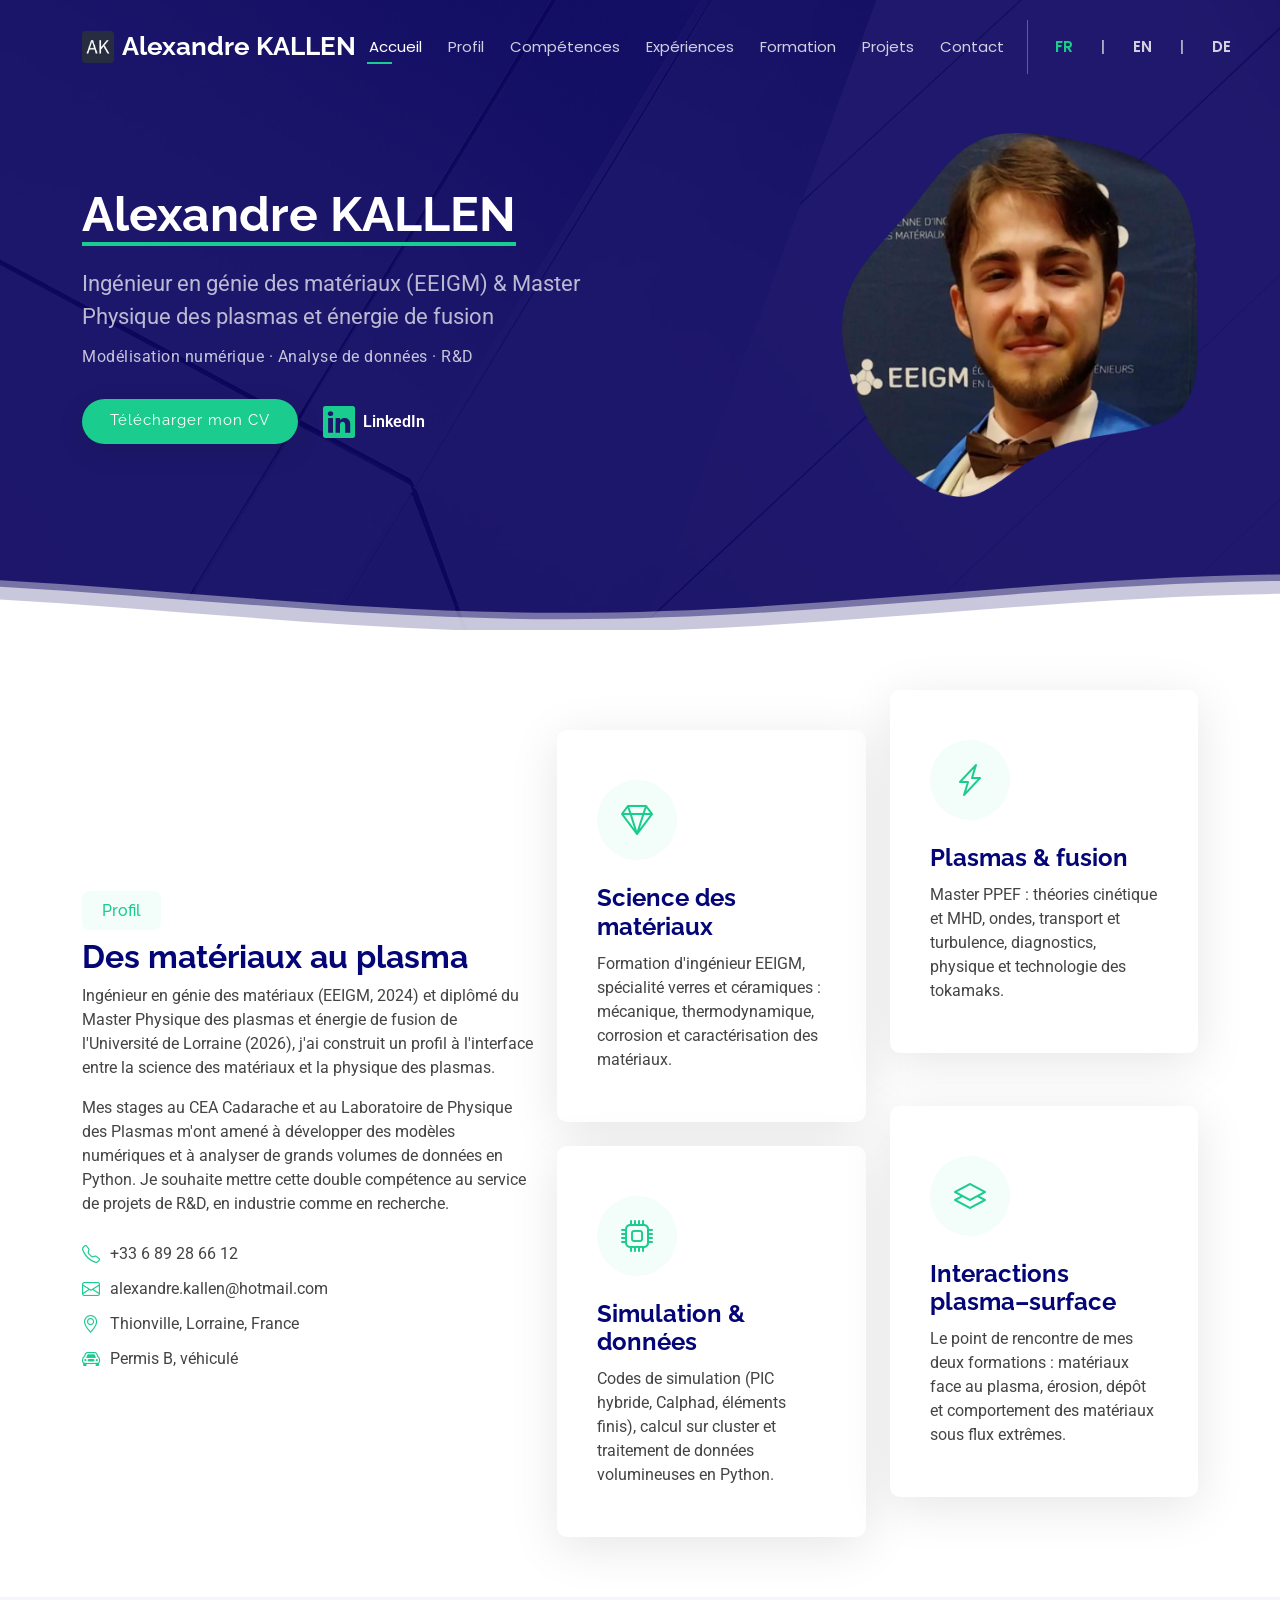
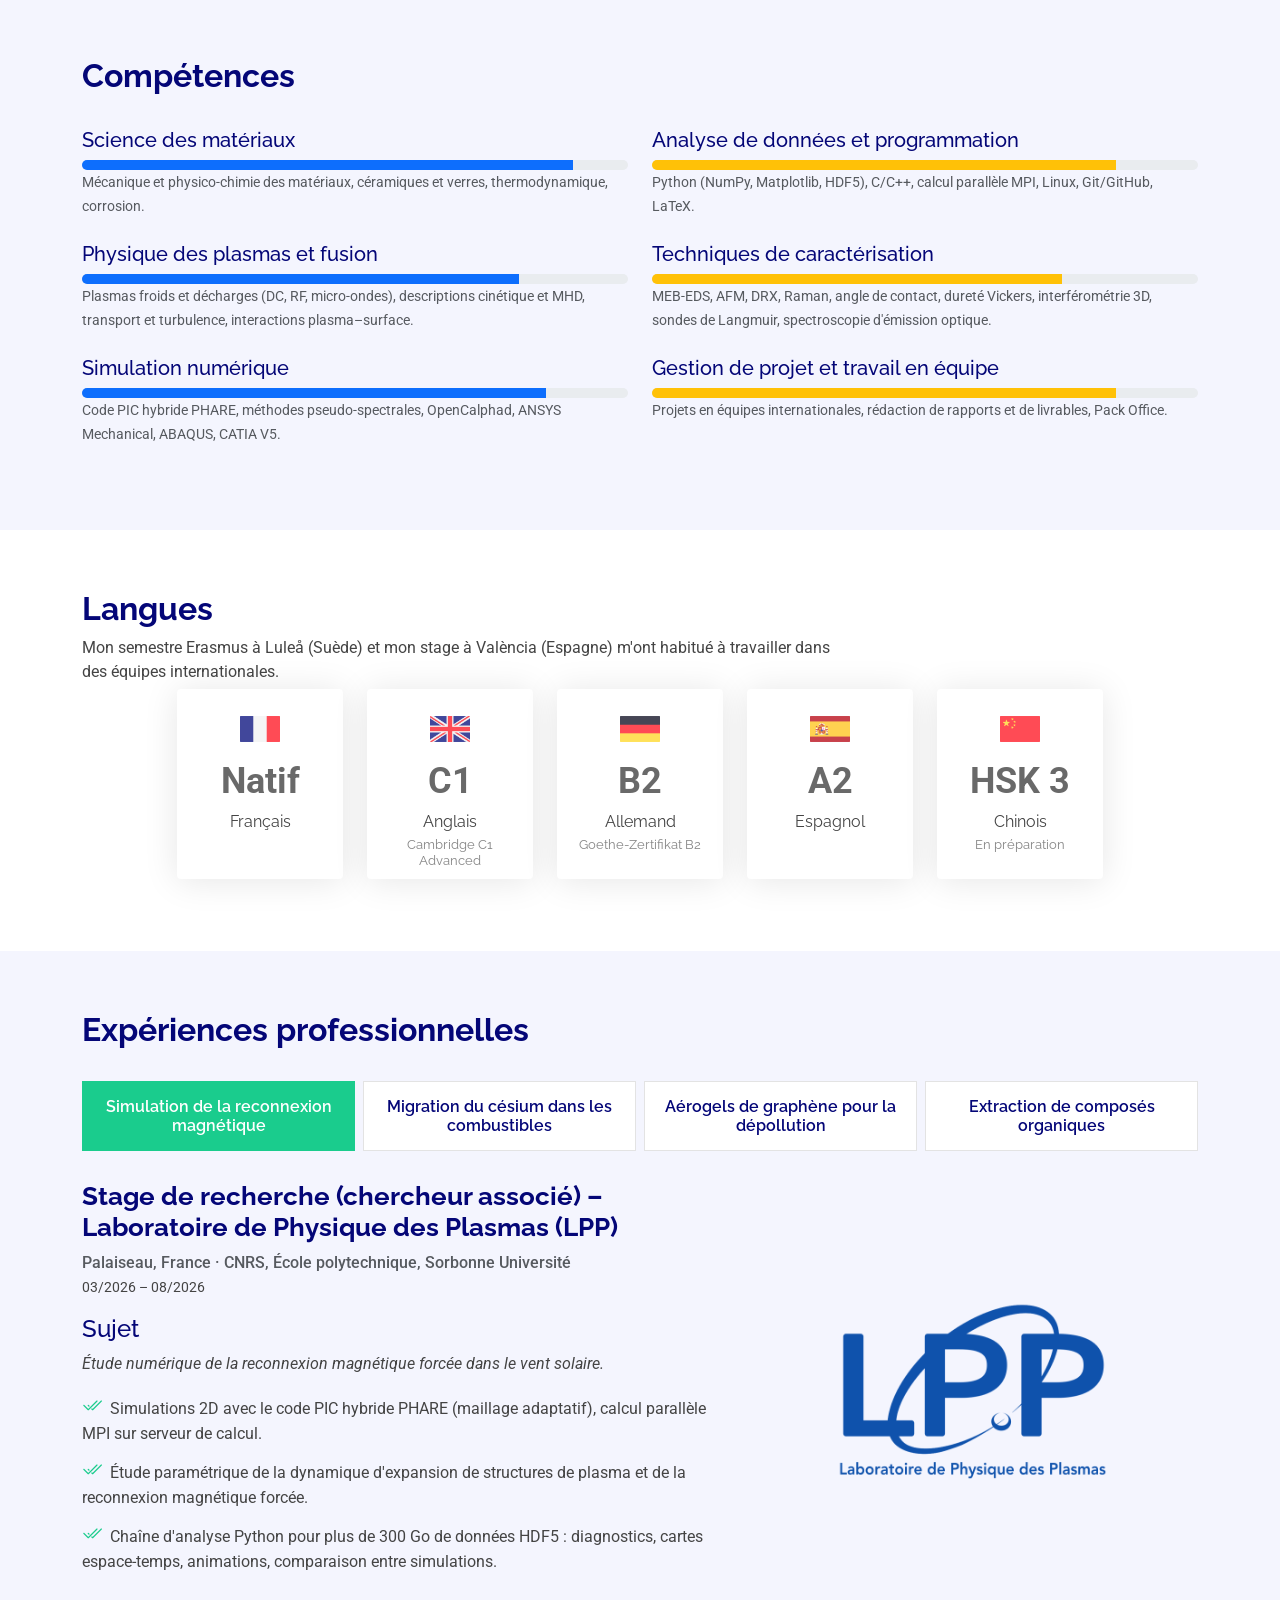
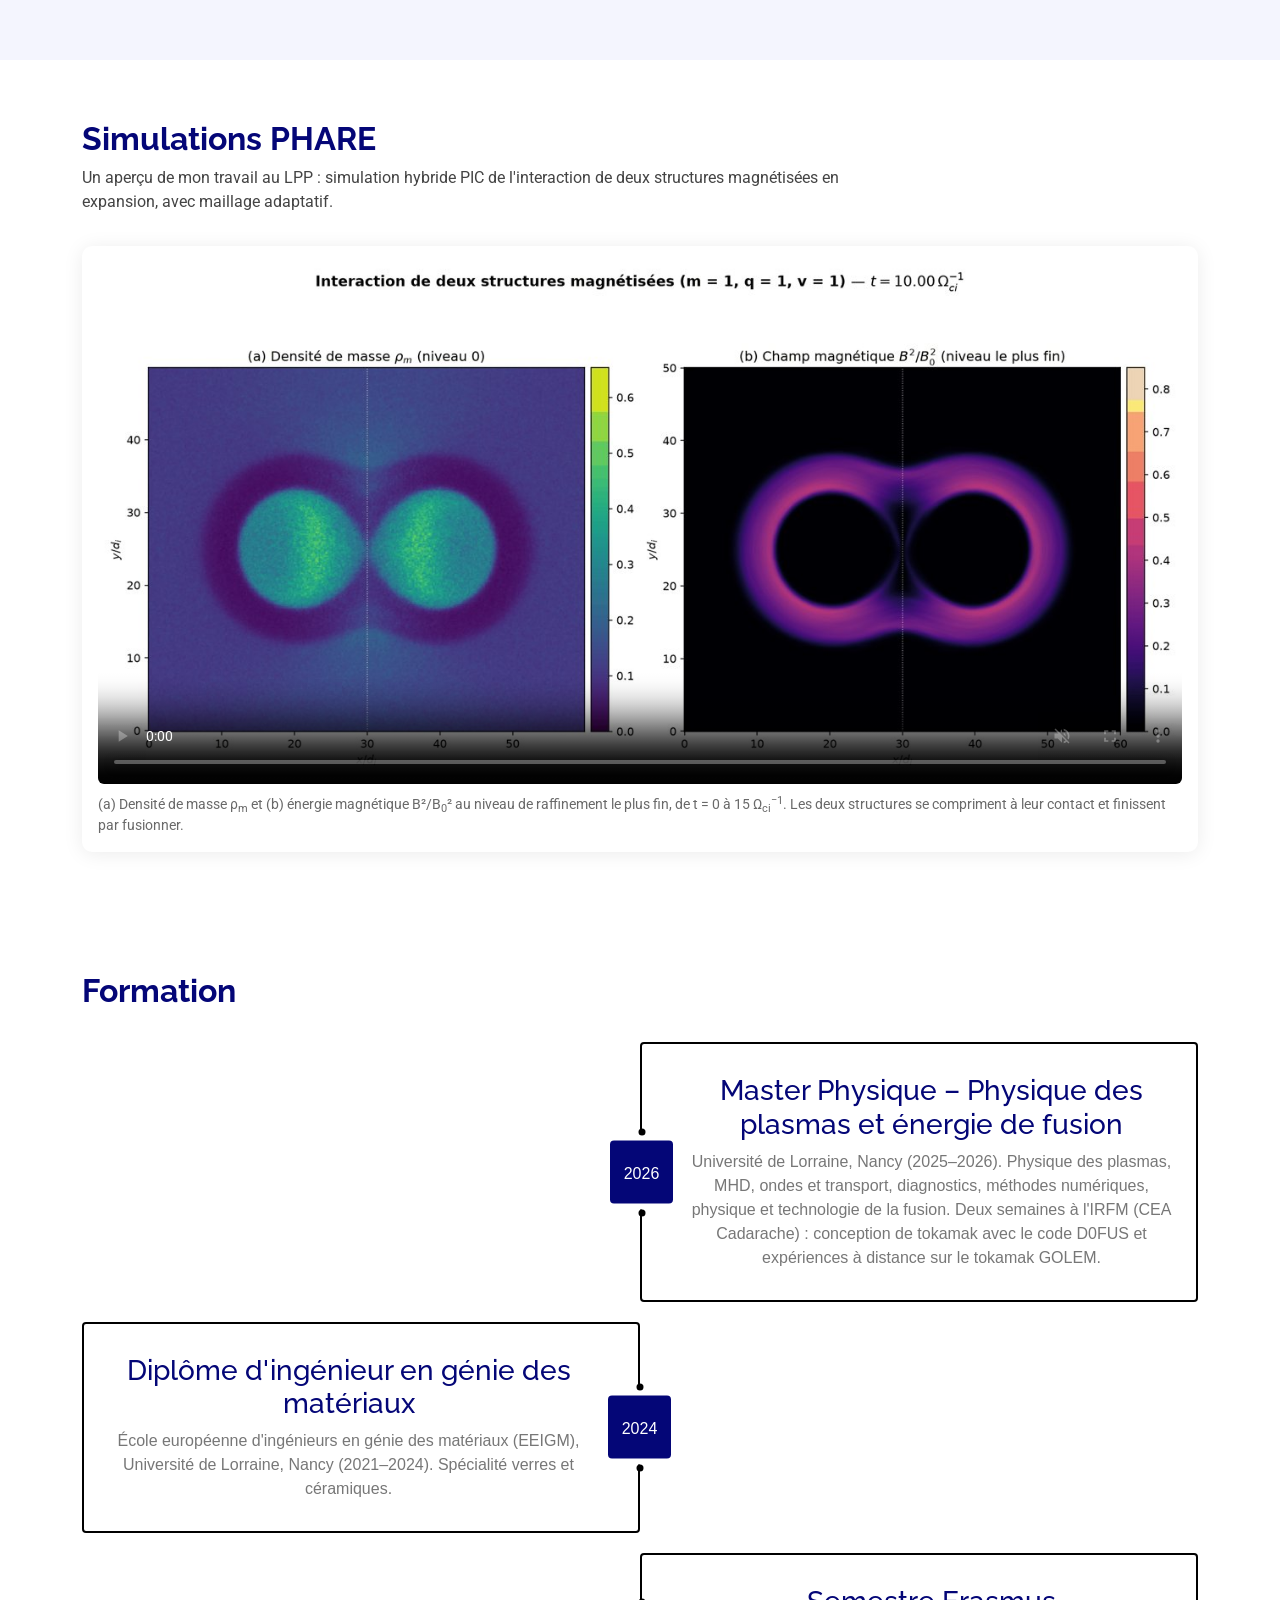
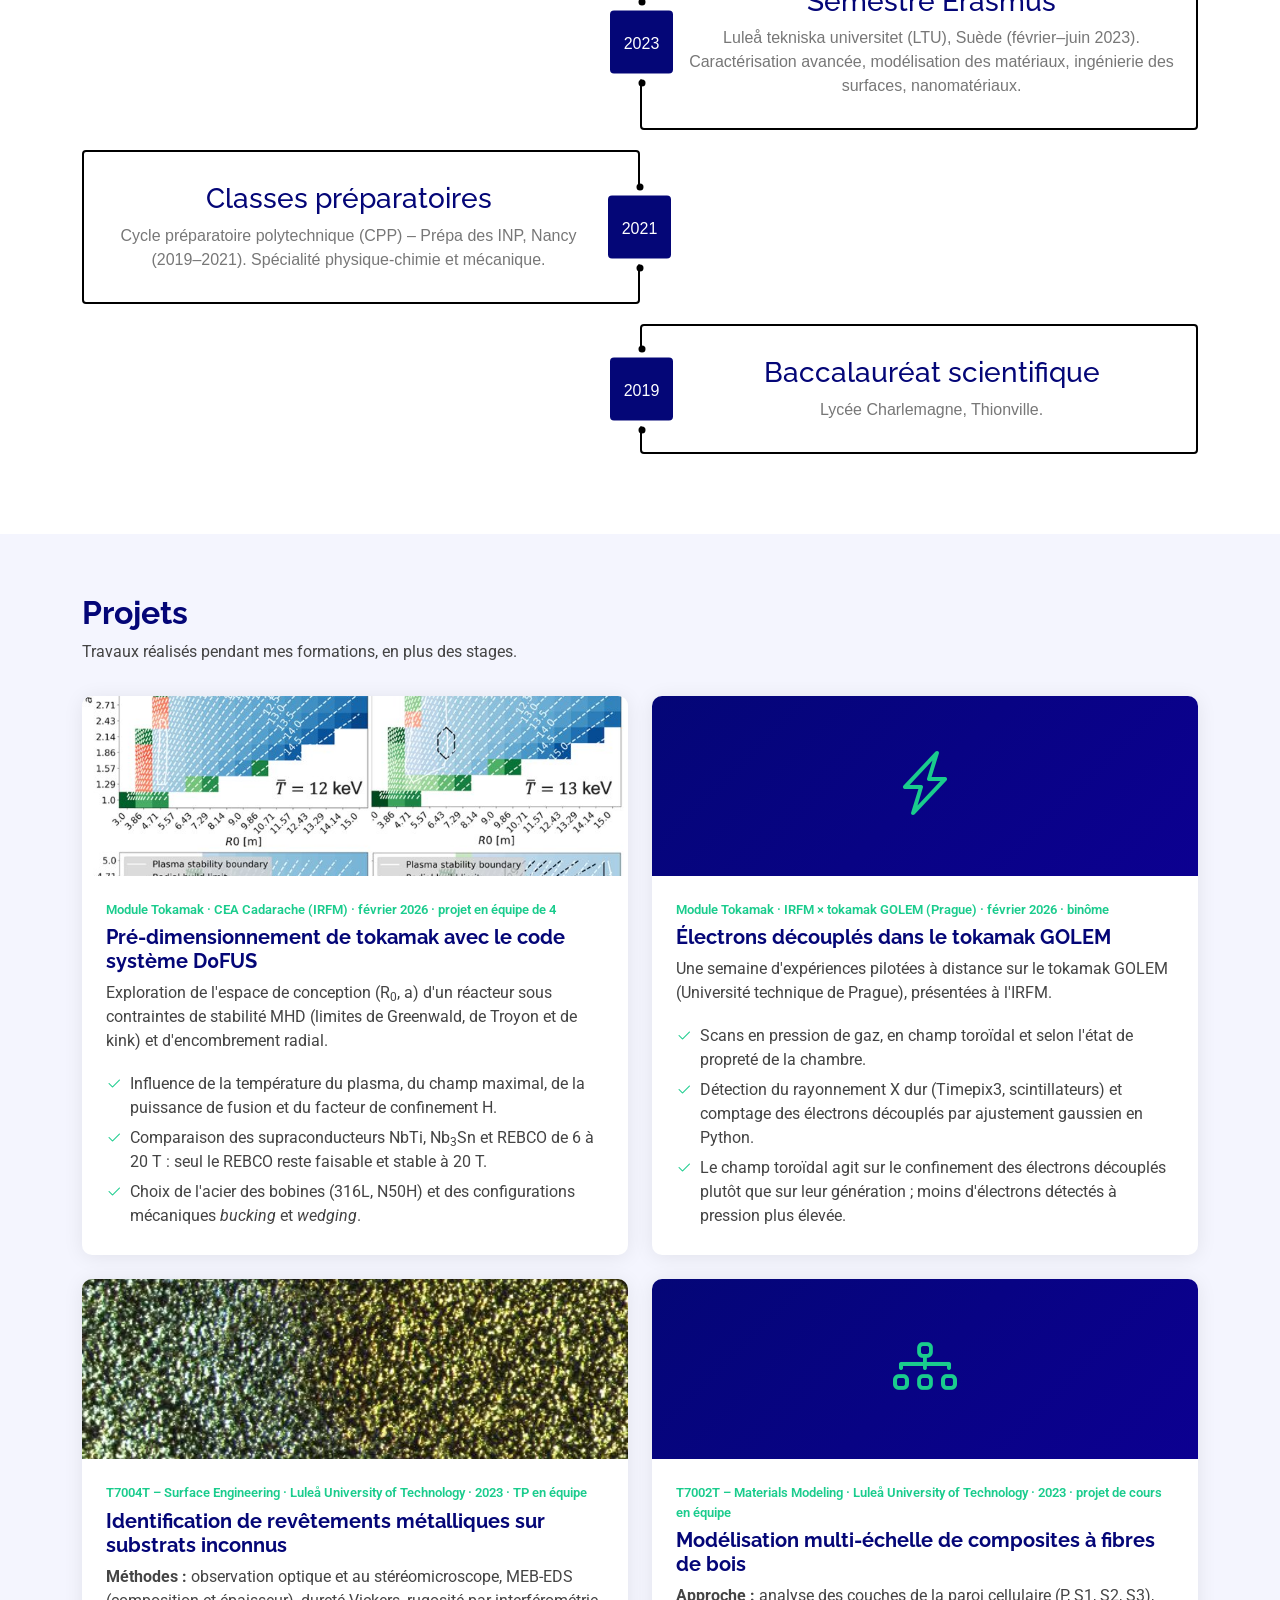
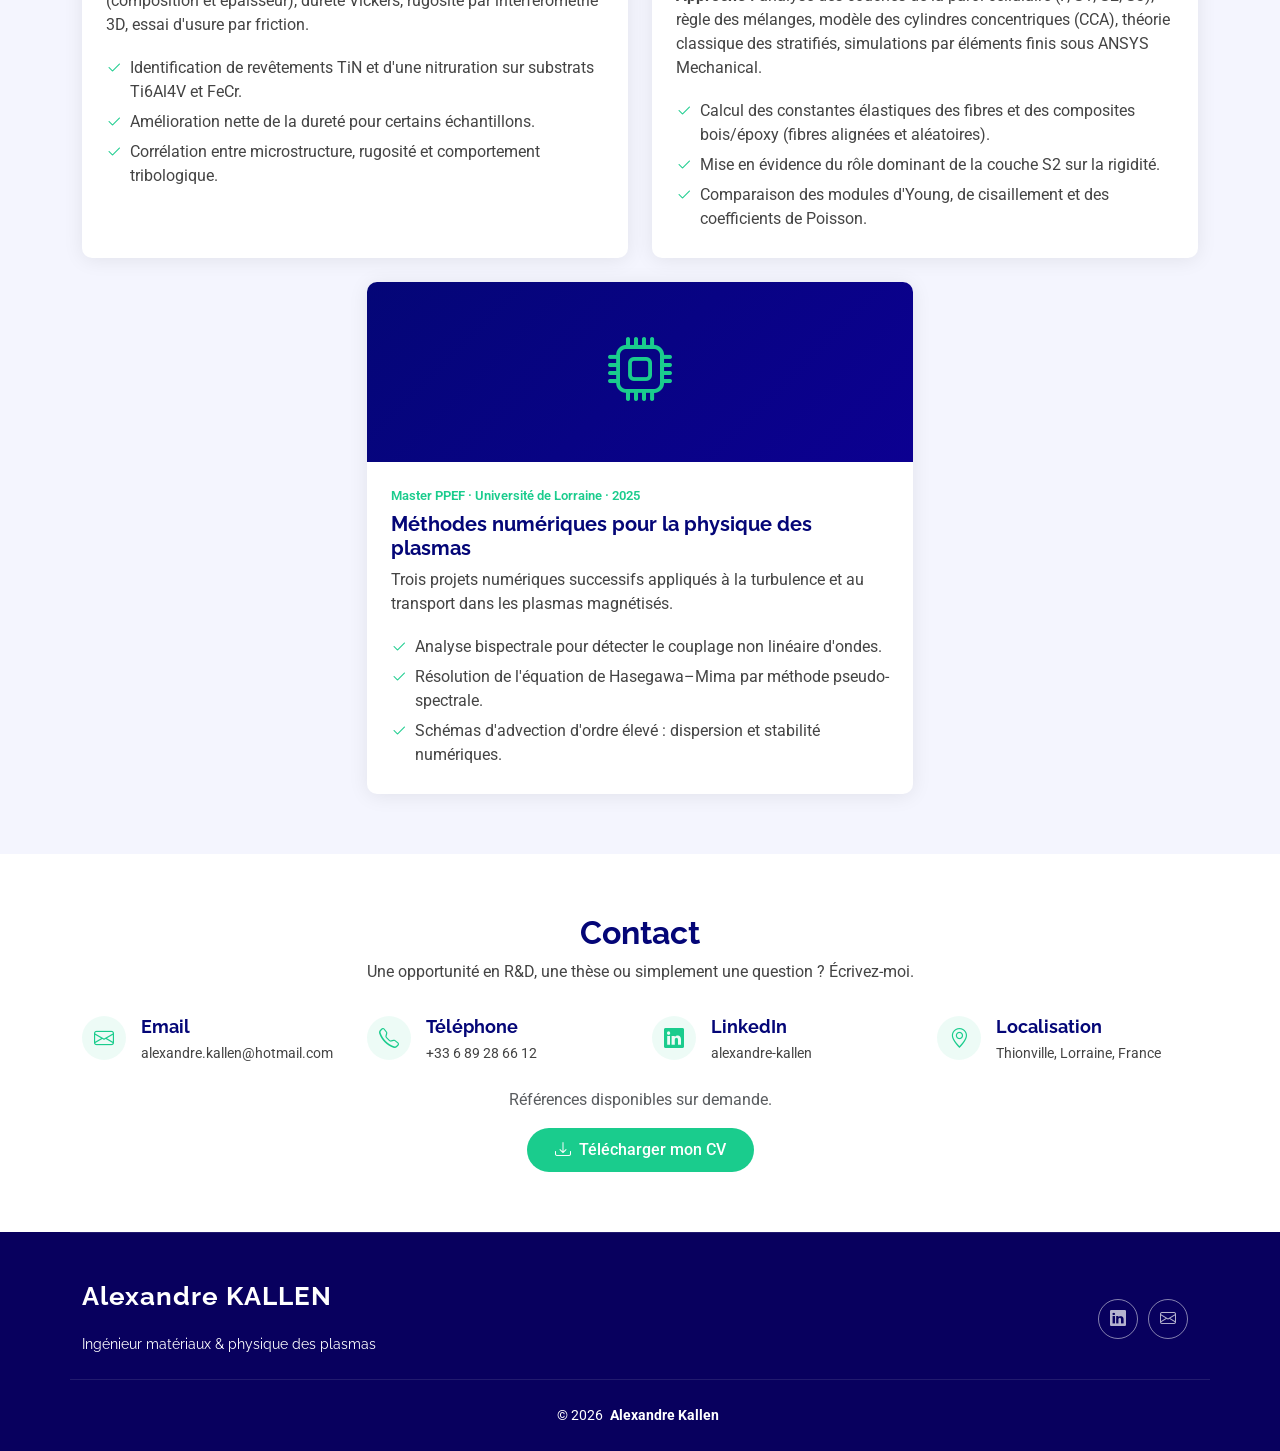
==== commit cfcc4ef6: "Add : google search console link FR" ====
--- a/index.html
+++ b/index.html
@@ -5,6 +5,9 @@
   <meta charset="utf-8">
   <meta content="width=device-width, initial-scale=1.0" name="viewport">
   <title>Alexandre Kallen – Ingénieur matériaux &amp; physique des plasmas</title>
+
+  <meta name="google-site-verification" content="k6O8KUT2LHrCdM3a5IxVxGklGlJseRZHyY6bxbT-aVY" />
+  
   <meta name="description" content="Alexandre Kallen, ingénieur en génie des matériaux (EEIGM) et diplômé du Master Physique des plasmas et énergie de fusion (Université de Lorraine). Modélisation numérique, analyse de données, R&amp;D.">
   <meta property="og:title" content="Alexandre Kallen – Ingénieur matériaux & physique des plasmas">
   <meta property="og:description" content="Modélisation numérique, analyse de données et R&D, à l'interface entre science des matériaux et physique des plasmas.">
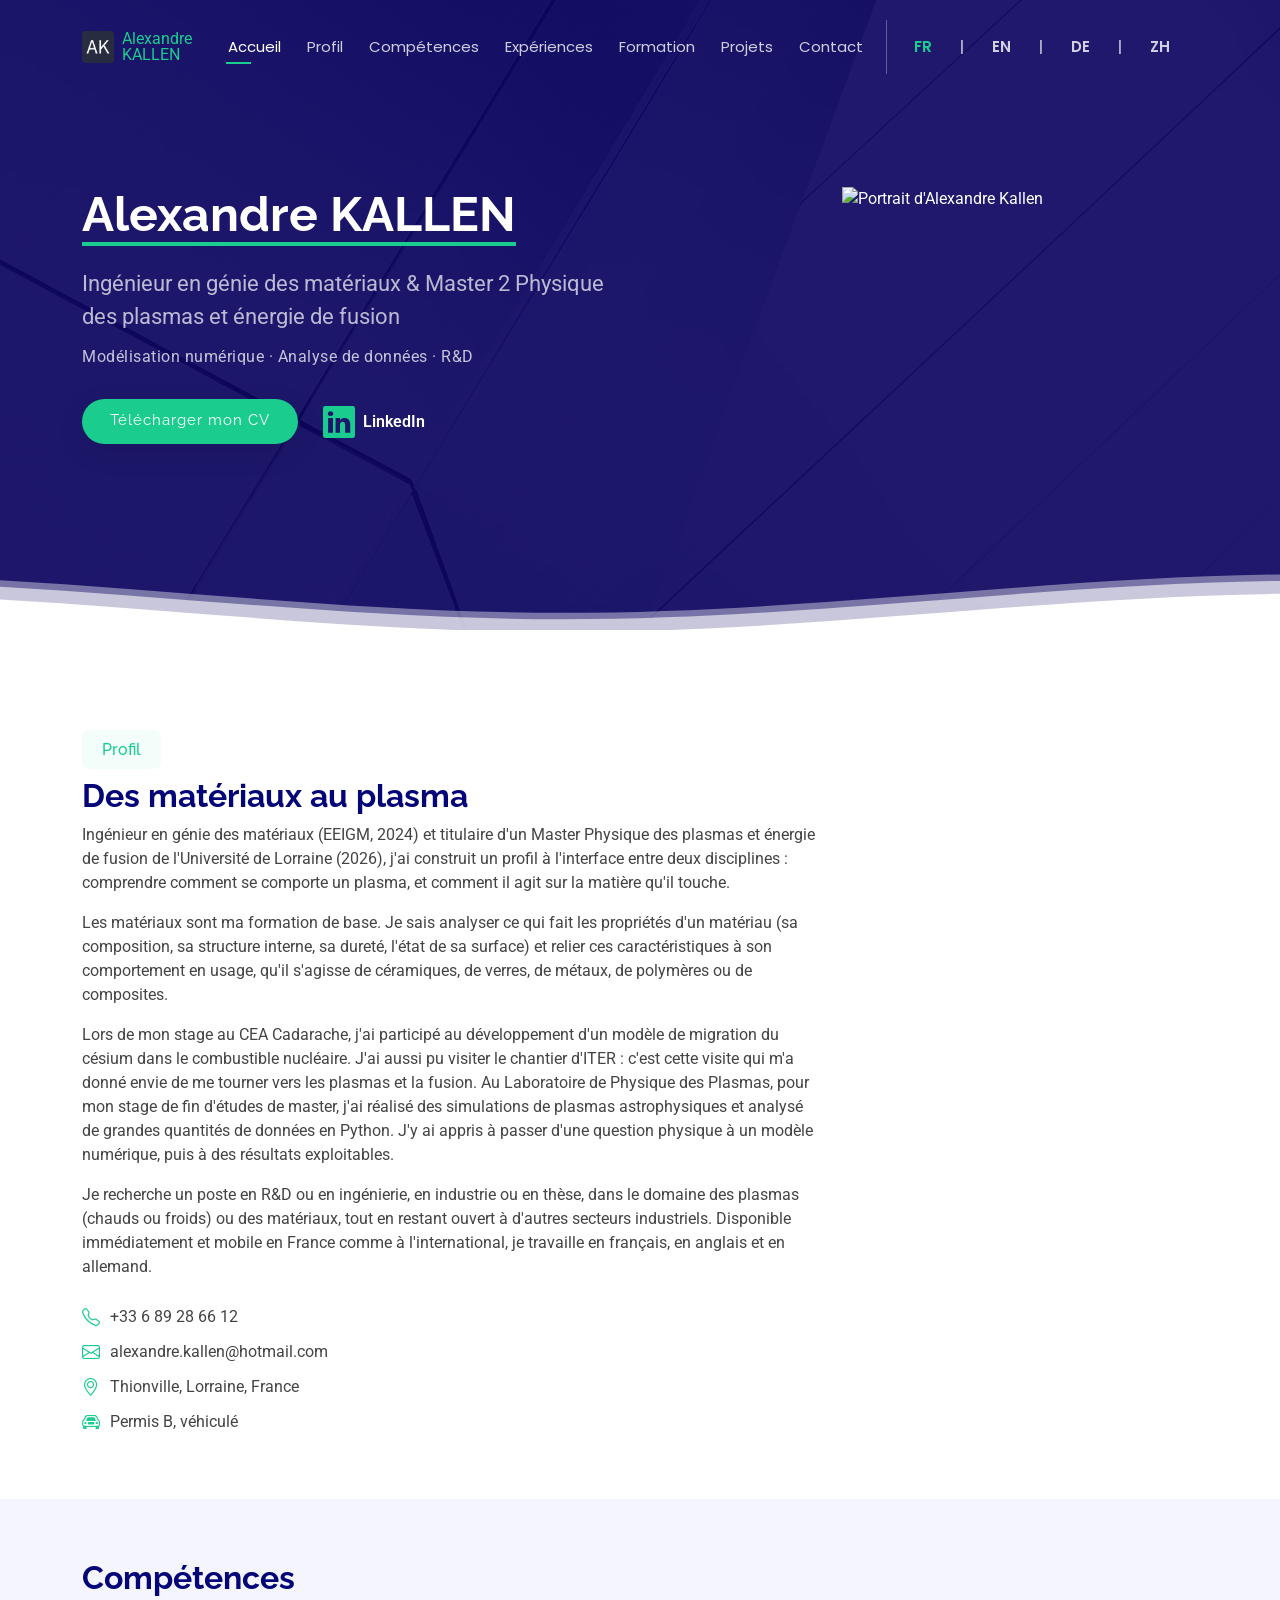
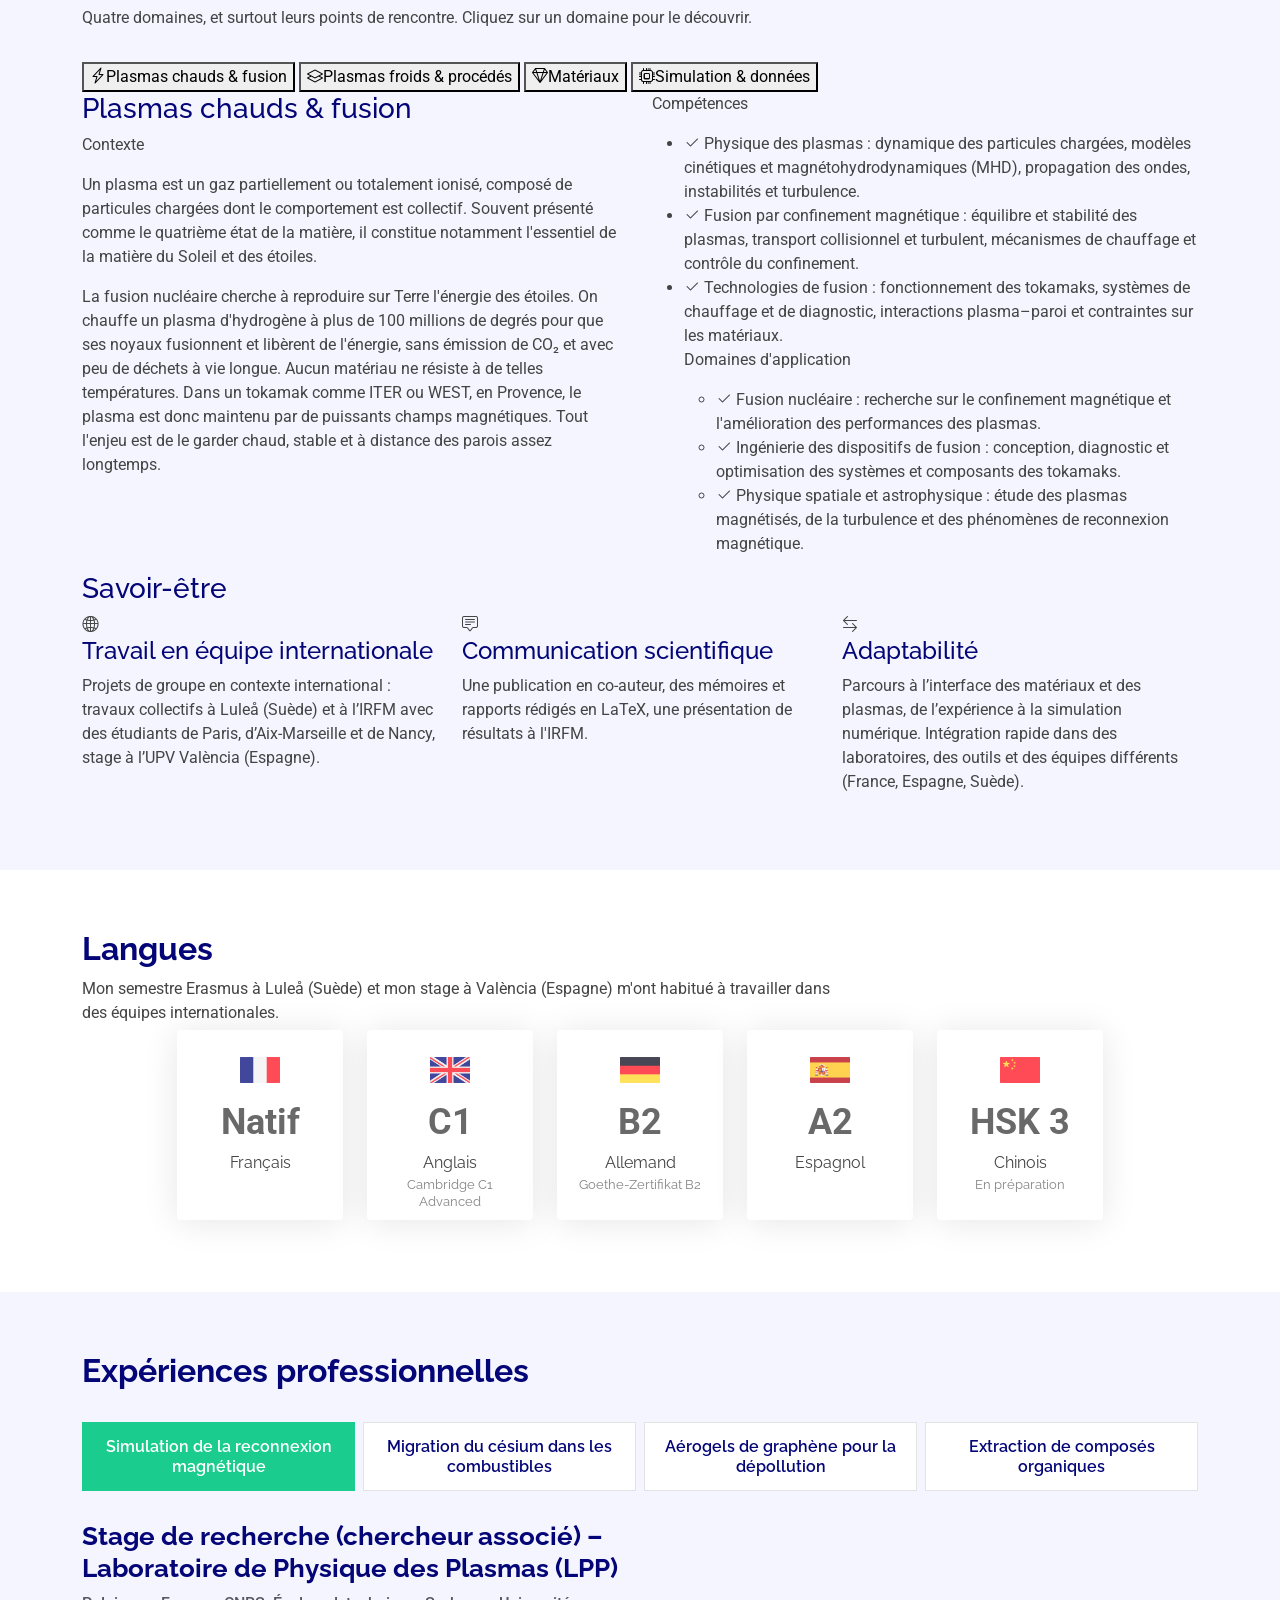
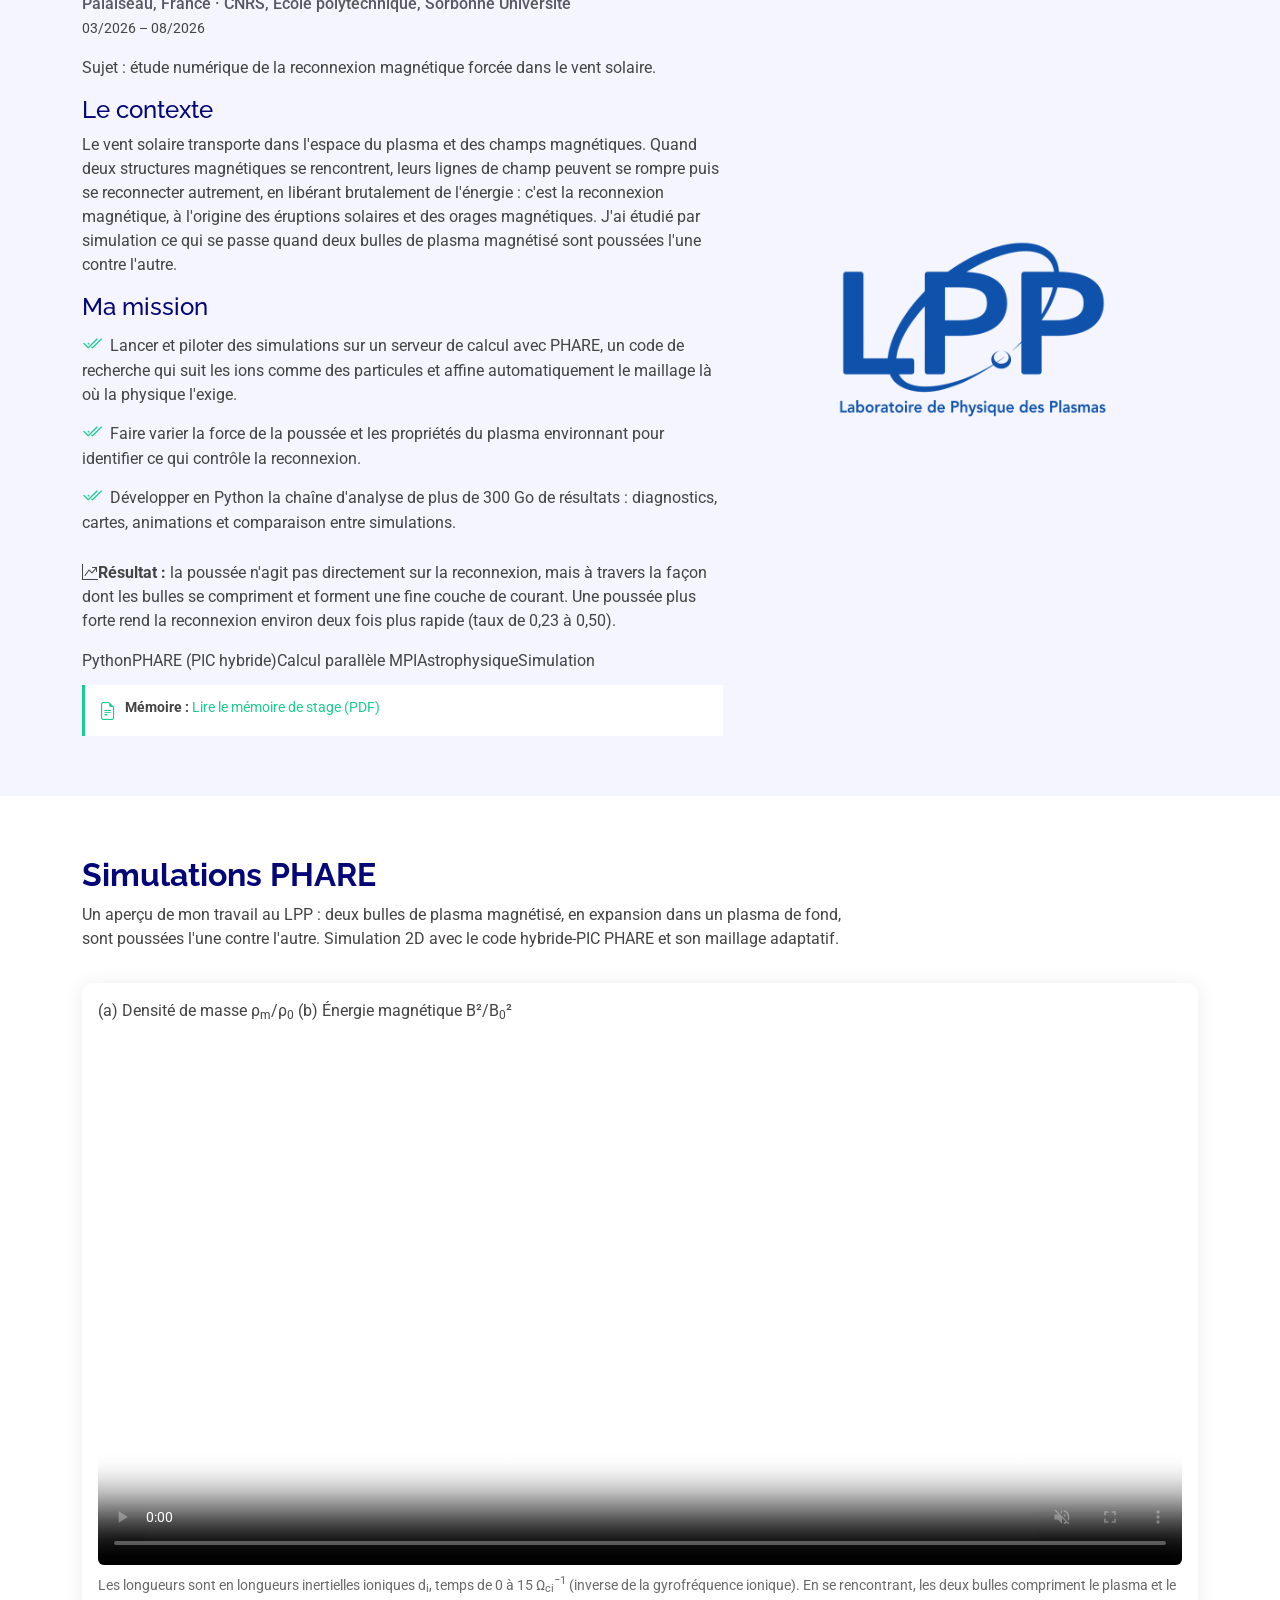
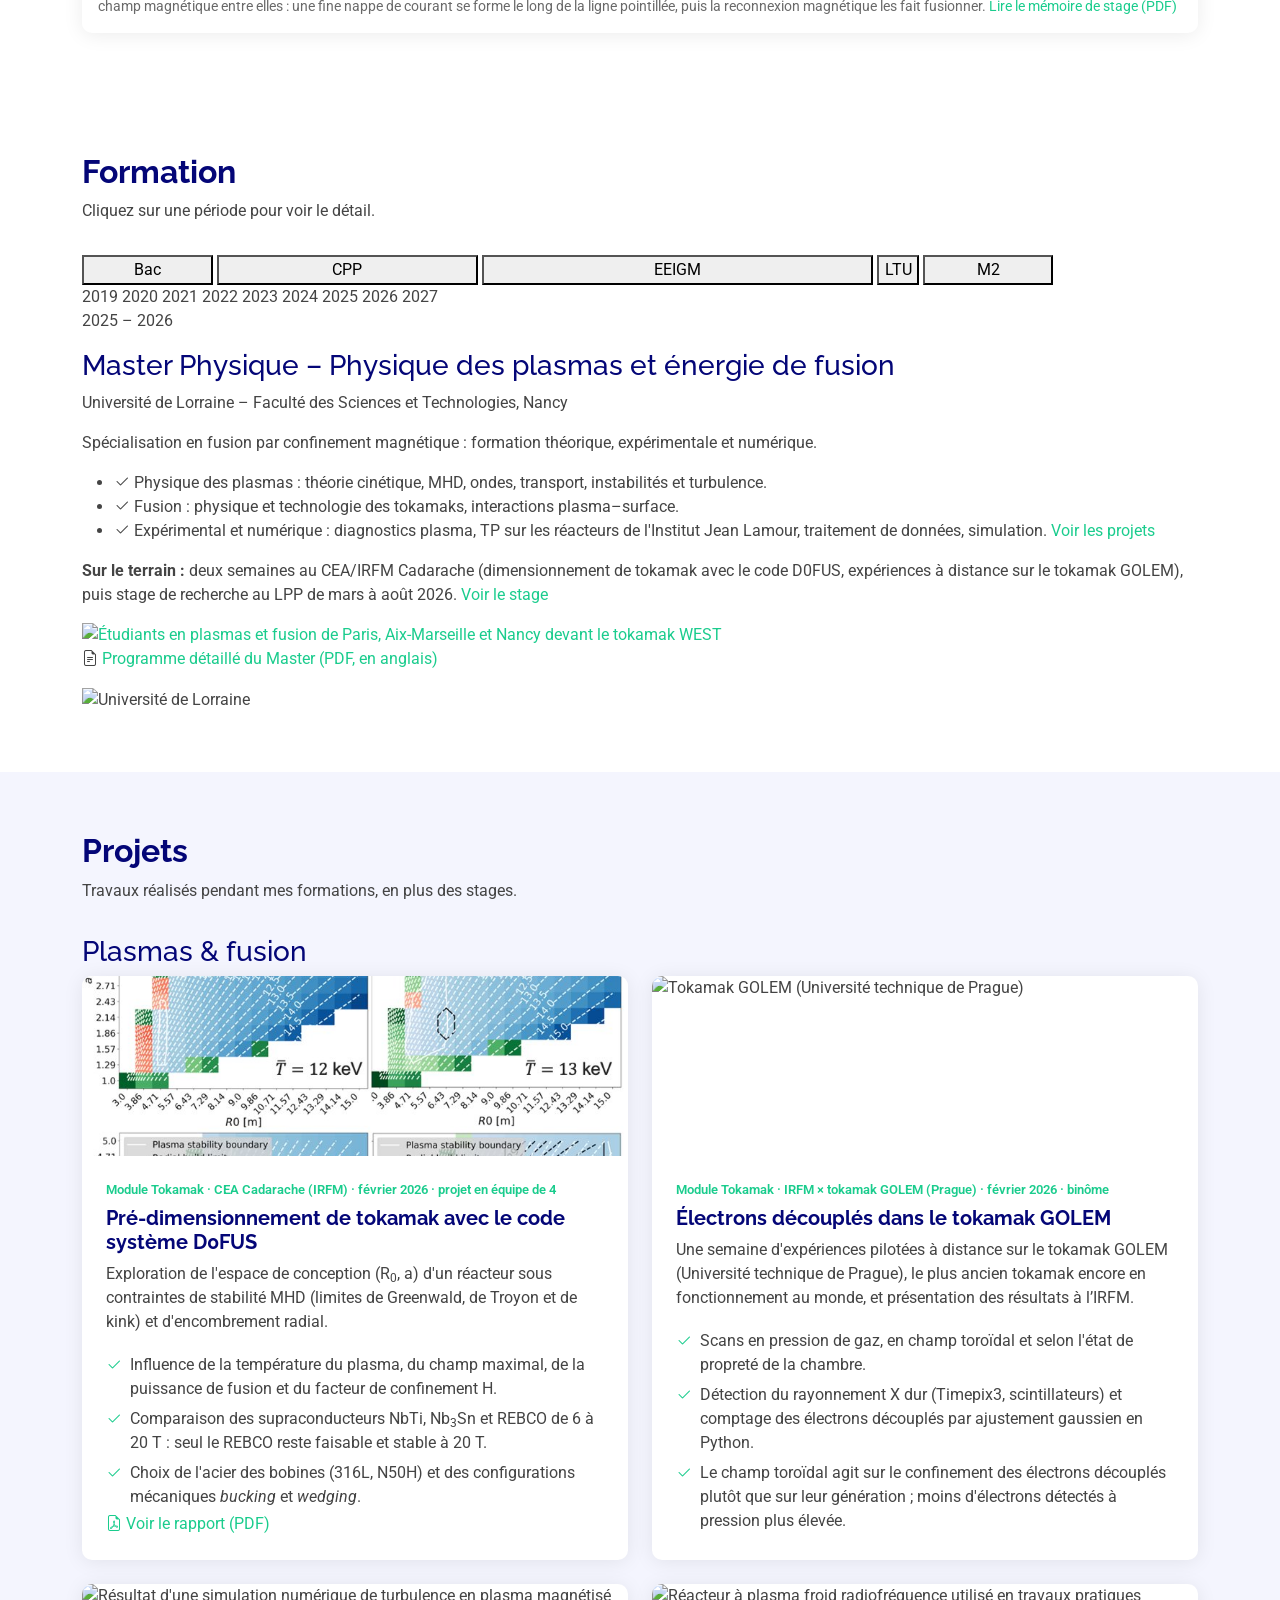
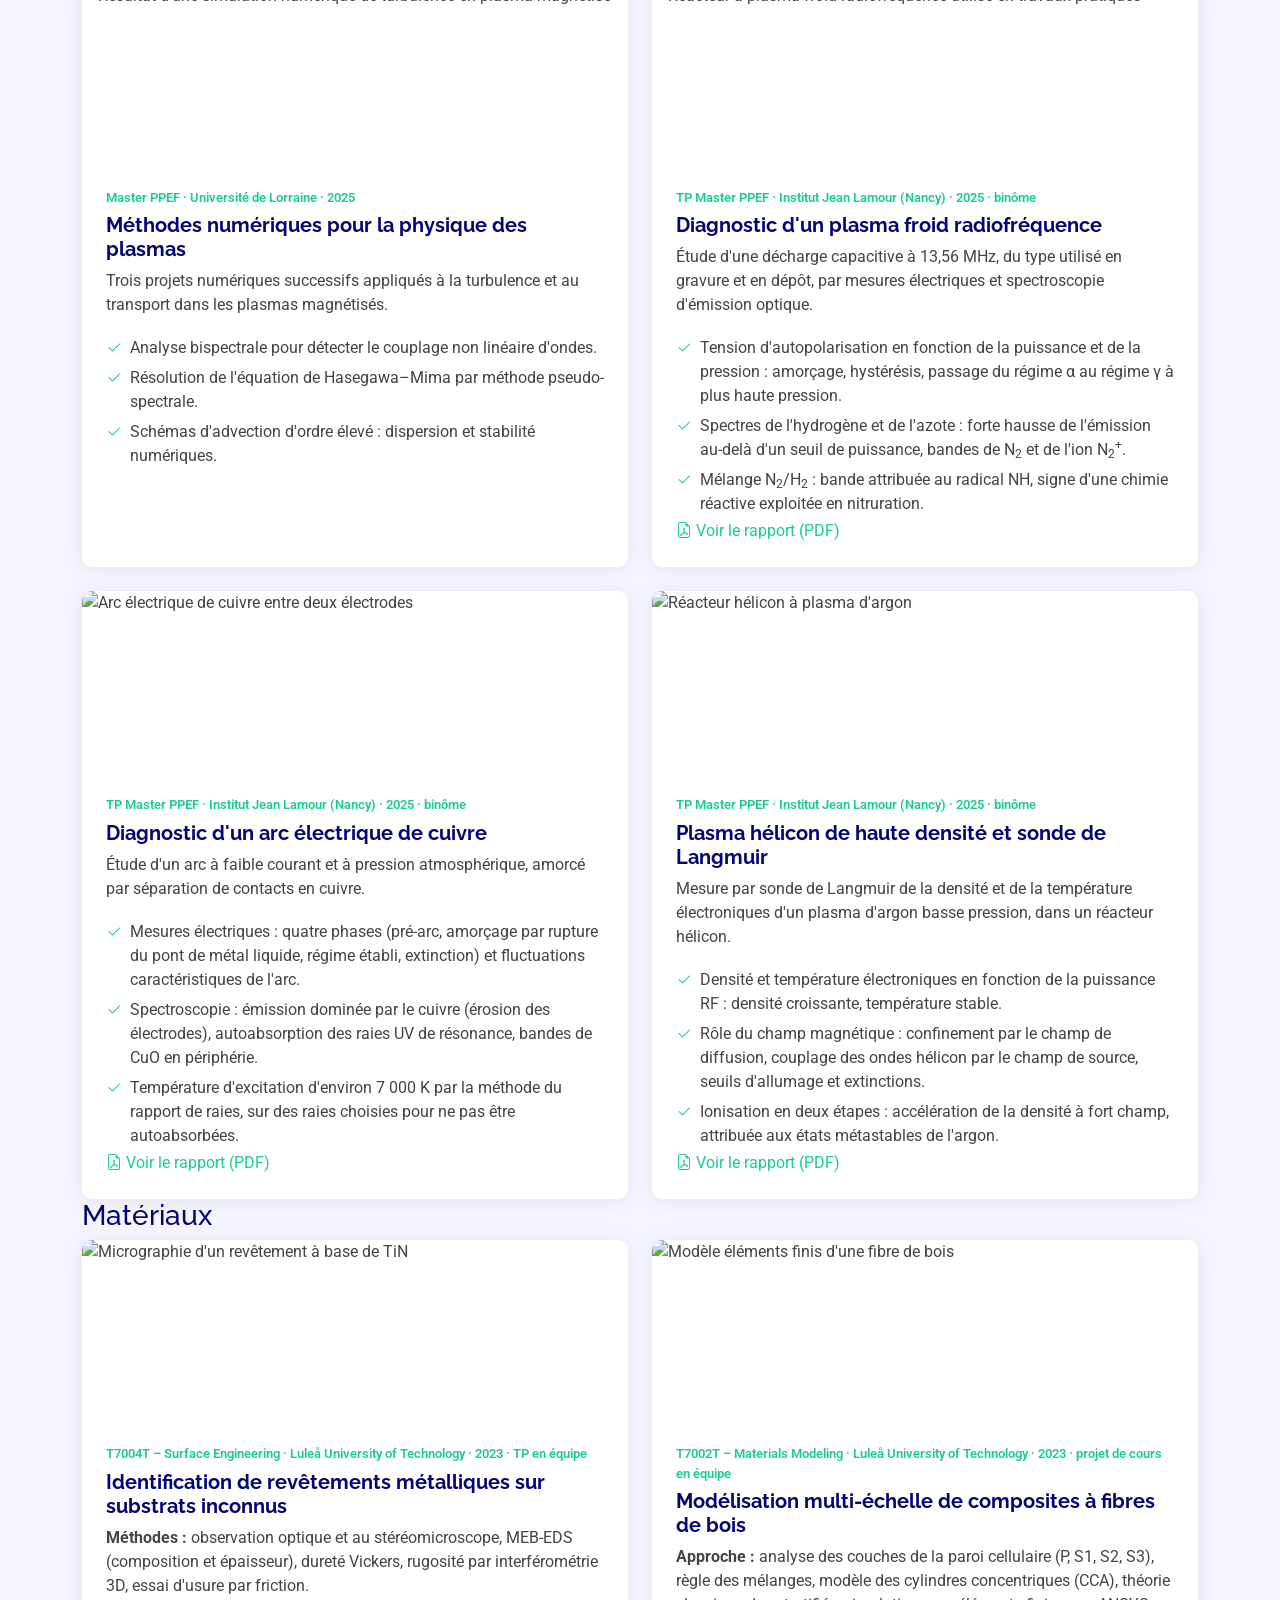
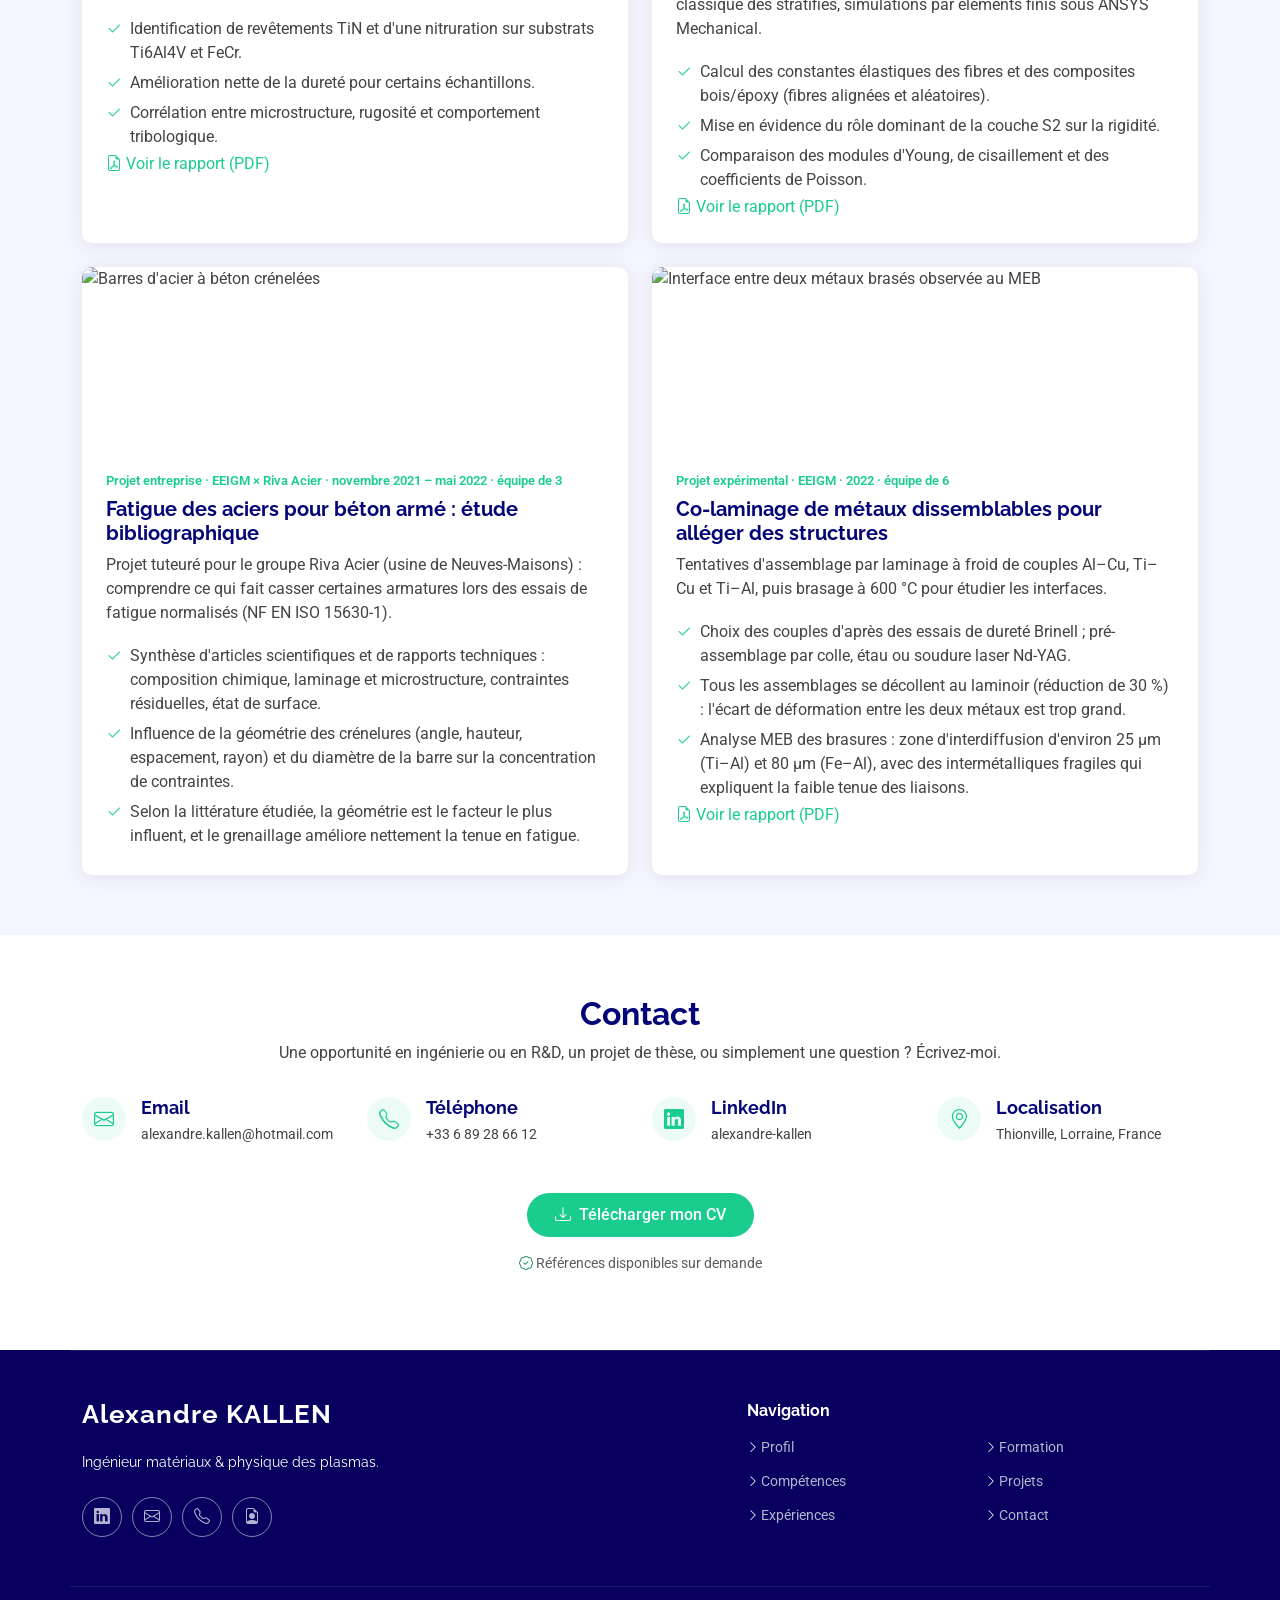
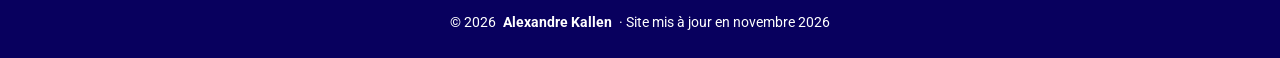
==== commit 3b40dcc2: "Add files via upload Add V2" ====
--- a/index.html
+++ b/index.html
@@ -2,8 +2,22 @@
 <html lang="fr">
 
 <head>
+
   <meta charset="utf-8">
   <meta content="width=device-width, initial-scale=1.0" name="viewport">
+
+  <script type="application/ld+json">
+  {
+    "@context": "https://schema.org",
+    "@type": "Person",
+    "name": "Alexandre Kallen",
+    "url": "https://alexandre-kallen.github.io/",
+    "image": "https://alexandre-kallen.github.io/assets/img/profil-picture/alexandre-kallen.jpg",
+    "jobTitle": "Ingénieur en génie des matériaux, Master Physique des plasmas et énergie de fusion",
+    "sameAs": ["https://www.linkedin.com/in/alexandre-kallen/"]
+  }
+  </script>
+  
   <title>Alexandre Kallen – Ingénieur matériaux &amp; physique des plasmas</title>
 
   <meta name="google-site-verification" content="k6O8KUT2LHrCdM3a5IxVxGklGlJseRZHyY6bxbT-aVY" />
@@ -12,12 +26,12 @@
   <meta property="og:title" content="Alexandre Kallen – Ingénieur matériaux & physique des plasmas">
   <meta property="og:description" content="Modélisation numérique, analyse de données et R&D, à l'interface entre science des matériaux et physique des plasmas.">
   <meta property="og:type" content="website">
-  <meta property="og:image" content="https://alexandre-kallen.github.io/assets/img/profil-picture/PP-Alexandre-kallen-7.png">
+  <meta property="og:image" content="https://alexandre-kallen.github.io/assets/img/profil-picture/alexandre-kallen.jpg">
   <link rel="canonical" href="https://alexandre-kallen.github.io/">
   <link rel="alternate" hreflang="fr" href="https://alexandre-kallen.github.io/">
   <link rel="alternate" hreflang="en" href="https://alexandre-kallen.github.io/en/">
   <link rel="alternate" hreflang="de" href="https://alexandre-kallen.github.io/de/">
-  <!-- <link rel="alternate" hreflang="zh-CN" href="https://alexandre-kallen.github.io/zh/"> -->
+  <link rel="alternate" hreflang="zh-CN" href="https://alexandre-kallen.github.io/zh/">
   <link rel="alternate" hreflang="x-default" href="https://alexandre-kallen.github.io/">
 
   <!-- Favicons -->
@@ -36,7 +50,6 @@
   <link href="assets/vendor/bootstrap-icons/bootstrap-icons.css" rel="stylesheet">
   <link href="assets/vendor/aos/aos.css" rel="stylesheet">
   <link href="assets/vendor/glightbox/css/glightbox.min.css" rel="stylesheet">
-  <link href="assets/vendor/swiper/swiper-bundle.min.css" rel="stylesheet">
 
   <!-- Main CSS File -->
   <link href="assets/css/main.css" rel="stylesheet">
@@ -52,7 +65,7 @@
 
       <a href="#hero" class="logo d-flex align-items-center">
         <img src="assets/img/profil-picture/logo-4-bis.png" alt="Logo AK">
-        <h1 class="sitename">Alexandre KALLEN</h1>
+        <span class="sitename">Alexandre KALLEN</span>
       </a>
 
 
@@ -87,6 +100,13 @@
               <a href="de/index.html"
                 hreflang="de" lang="de">DE</a>
             </li>
+
+            <li class="lang-separator" aria-hidden="true">|</li>
+
+            <li class="lang-item lang-zh">
+              <a href="zh/index.html"
+                hreflang="zh-CN" lang="zh-CN">ZH</a>
+            </li>
           </ul>
         </li>
 
@@ -108,12 +128,12 @@
       <div class="container">
         <div class="row gy-4 justify-content-between">
           <div class="col-lg-4 order-lg-last hero-img" data-aos="zoom-out" data-aos-duration="300">
-            <img src="assets/img/profil-picture/PP-Alexandre-kallen-7.png" class="img-fluid rounded" alt="Portrait d'Alexandre Kallen">
+            <img src="assets/img/profil-picture/alexandre-kallen.jpg" class="img-fluid" alt="Portrait d'Alexandre Kallen">
           </div>
 
           <div class="col-lg-6 d-flex flex-column justify-content-center" data-aos="fade-in">
             <h1><span>Alexandre KALLEN</span></h1>
-            <p>Ingénieur en génie des matériaux (EEIGM) &amp; Master Physique des plasmas et énergie de fusion</p>
+            <p>Ingénieur en génie des matériaux &amp; Master 2 Physique des plasmas et énergie de fusion</p>
             <p class="hero-tagline">Modélisation numérique · Analyse de données · R&amp;D</p>
             <div class="d-flex flex-wrap">
               <a href="assets/cv/CV_Alexandre_Kallen_FR.pdf" class="btn-get-started" download="CV_Alexandre_Kallen_FR.pdf">Télécharger mon CV</a>
@@ -145,13 +165,15 @@
     <section id="about" class="about section">
 
       <div class="container" data-aos="fade-up" data-aos-delay="100" data-aos-duration="300">
-        <div class="row align-items-xl-center gy-5">
-
-          <div class="col-xl-5 content">
+
+        <div class="row">
+          <div class="col-xl-8 content">
             <h3>Profil</h3>
             <h2>Des matériaux au plasma</h2>
-            <p>Ingénieur en génie des matériaux (EEIGM, 2024) et diplômé du Master Physique des plasmas et énergie de fusion de l'Université de Lorraine (2026), j'ai construit un profil à l'interface entre la science des matériaux et la physique des plasmas.</p>
-            <p>Mes stages au CEA Cadarache et au Laboratoire de Physique des Plasmas m'ont amené à développer des modèles numériques et à analyser de grands volumes de données en Python. Je souhaite mettre cette double compétence au service de projets de R&amp;D, en industrie comme en recherche.</p>
+            <p>Ingénieur en génie des matériaux (EEIGM, 2024) et titulaire d'un Master Physique des plasmas et énergie de fusion de l'Université de Lorraine (2026), j'ai construit un profil à l'interface entre deux disciplines : comprendre comment se comporte un plasma, et comment il agit sur la matière qu'il touche.</p>
+            <p>Les matériaux sont ma formation de base. Je sais analyser ce qui fait les propriétés d'un matériau (sa composition, sa structure interne, sa dureté, l'état de sa surface) et relier ces caractéristiques à son comportement en usage, qu'il s'agisse de céramiques, de verres, de métaux, de polymères ou de composites.</p>
+            <p>Lors de mon stage au CEA Cadarache, j'ai participé au développement d'un modèle de migration du césium dans le combustible nucléaire. J'ai aussi pu visiter le chantier d'ITER : c'est cette visite qui m'a donné envie de me tourner vers les plasmas et la fusion. Au Laboratoire de Physique des Plasmas, pour mon stage de fin d'études de master, j'ai réalisé des simulations de plasmas astrophysiques et analysé de grandes quantités de données en Python. J'y ai appris à passer d'une question physique à un modèle numérique, puis à des résultats exploitables.</p>
+            <p>Je recherche un poste en R&amp;D ou en ingénierie, en industrie ou en thèse, dans le domaine des plasmas (chauds ou froids) ou des matériaux, tout en restant ouvert à d'autres secteurs industriels. Disponible immédiatement et mobile en France comme à l'international, je travaille en français, en anglais et en allemand.</p>
             <ul class="contact-list">
               <li><i class="bi bi-telephone"></i><a href="tel:+33689286612">+33 6 89 28 66 12</a></li>
               <li><i class="bi bi-envelope"></i><a href="mailto:alexandre.kallen@hotmail.com">alexandre.kallen@hotmail.com</a></li>
@@ -159,107 +181,169 @@
               <li><i class="bi bi-car-front"></i><span>Permis B, véhiculé</span></li>
             </ul>
           </div>
-
-          <div class="col-xl-7">
-            <div class="row gy-4 icon-boxes">
-
-              <div class="col-md-6" data-aos="fade-up" data-aos-delay="200" data-aos-duration="300">
-                <div class="icon-box">
-                  <i class="bi bi-gem"></i>
-                  <h3>Science des matériaux</h3>
-                  <p>Formation d'ingénieur EEIGM, spécialité verres et céramiques : mécanique, thermodynamique, corrosion et caractérisation des matériaux.</p>
-                </div>
-              </div>
-
-              <div class="col-md-6" data-aos="fade-up" data-aos-delay="300" data-aos-duration="300">
-                <div class="icon-box">
-                  <i class="bi bi-lightning-charge"></i>
-                  <h3>Plasmas &amp; fusion</h3>
-                  <p>Master PPEF : théories cinétique et MHD, ondes, transport et turbulence, diagnostics, physique et technologie des tokamaks.</p>
-                </div>
-              </div>
-
-              <div class="col-md-6" data-aos="fade-up" data-aos-delay="400" data-aos-duration="300">
-                <div class="icon-box">
-                  <i class="bi bi-cpu"></i>
-                  <h3>Simulation &amp; données</h3>
-                  <p>Codes de simulation (PIC hybride, Calphad, éléments finis), calcul sur cluster et traitement de données volumineuses en Python.</p>
-                </div>
-              </div>
-
-              <div class="col-md-6" data-aos="fade-up" data-aos-delay="500" data-aos-duration="300">
-                <div class="icon-box">
-                  <i class="bi bi-layers"></i>
-                  <h3>Interactions plasma–surface</h3>
-                  <p>Le point de rencontre de mes deux formations : matériaux face au plasma, érosion, dépôt et comportement des matériaux sous flux extrêmes.</p>
-                </div>
-              </div>
-
-            </div>
-          </div>
-
-        </div>
+        </div>
+
       </div>
 
     </section><!-- /About Section -->
 
+
     <!-- Skills -->
-    <section id="competences" class="progress-section section light-background">
+    <section id="competences" class="competences section light-background">
       <div class="container">
         <div class="section-heading">
           <h2>Compétences</h2>
-        </div>
-        <div class="row">
-          <div class="col-lg-6">
-            <div class="mb-4">
-              <h5>Science des matériaux</h5>
-              <div class="progress" style="height: 10px;">
-                <div class="progress-bar bg-primary" role="progressbar" style="width: 90%;" aria-valuenow="90" aria-valuemin="0" aria-valuemax="100"></div>
-              </div>
-              <small class="text-muted">Mécanique et physico-chimie des matériaux, céramiques et verres, thermodynamique, corrosion.</small>
-            </div>
-            <div class="mb-4">
-              <h5>Physique des plasmas et fusion</h5>
-              <div class="progress" style="height: 10px;">
-                <div class="progress-bar bg-primary" role="progressbar" style="width: 80%;" aria-valuenow="80" aria-valuemin="0" aria-valuemax="100"></div>
-              </div>
-              <small class="text-muted">Plasmas froids et décharges (DC, RF, micro-ondes), descriptions cinétique et MHD, transport et turbulence, interactions plasma–surface.</small>
-            </div>
-            <div class="mb-4">
-              <h5>Simulation numérique</h5>
-              <div class="progress" style="height: 10px;">
-                <div class="progress-bar bg-primary" role="progressbar" style="width: 85%;" aria-valuenow="85" aria-valuemin="0" aria-valuemax="100"></div>
-              </div>
-              <small class="text-muted">Code PIC hybride PHARE, méthodes pseudo-spectrales, OpenCalphad, ANSYS Mechanical, ABAQUS, CATIA V5.</small>
-            </div>
-          </div>
-          <div class="col-lg-6">
-            <div class="mb-4">
-              <h5>Analyse de données et programmation</h5>
-              <div class="progress" style="height: 10px;">
-                <div class="progress-bar bg-warning" role="progressbar" style="width: 85%;" aria-valuenow="85" aria-valuemin="0" aria-valuemax="100"></div>
-              </div>
-              <small class="text-muted">Python (NumPy, Matplotlib, HDF5), C/C++, calcul parallèle MPI, Linux, Git/GitHub, LaTeX.</small>
-            </div>
-            <div class="mb-4">
-              <h5>Techniques de caractérisation</h5>
-              <div class="progress" style="height: 10px;">
-                <div class="progress-bar bg-warning" role="progressbar" style="width: 75%;" aria-valuenow="75" aria-valuemin="0" aria-valuemax="100"></div>
-              </div>
-              <small class="text-muted">MEB-EDS, AFM, DRX, Raman, angle de contact, dureté Vickers, interférométrie 3D, sondes de Langmuir, spectroscopie d'émission optique.</small>
-            </div>
-            <div class="mb-4">
-              <h5>Gestion de projet et travail en équipe</h5>
-              <div class="progress" style="height: 10px;">
-                <div class="progress-bar bg-warning" role="progressbar" style="width: 85%;" aria-valuenow="85" aria-valuemin="0" aria-valuemax="100"></div>
-              </div>
-              <small class="text-muted">Projets en équipes internationales, rédaction de rapports et de livrables, Pack Office.</small>
-            </div>
-          </div>
-        </div>
-      </div>
-    </section>
-    <!-- /Skills -->
+          <p>Quatre domaines, et surtout leurs points de rencontre. Cliquez sur un domaine pour le découvrir.</p>
+        </div>
+
+        <!-- Quatre domaines : un clic change le fond et le texte -->
+        <div class="profile-explorer" id="profileExplorer" data-aos="fade-up">
+          <div class="pe-bg" aria-hidden="true">
+          <div class="pe-bg-layer is-active" style="background-image:url('assets/img/projets/bg-plasmas.jpg'), linear-gradient(135deg,#0c0091,#08005e);"></div>
+          <div class="pe-bg-layer" style="background-image:url('assets/img/projets/img_rf.jpg'), linear-gradient(135deg,#0c0091,#08005e);"></div>
+          <div class="pe-bg-layer" style="background-image:url('assets/img/projets/revetement-nitrure-de-titane-tin.jpg'), linear-gradient(135deg,#0c0091,#08005e);"></div>
+          <div class="pe-bg-layer" style="background-image:url('assets/img/projets/abaqus.jpg'), linear-gradient(135deg,#0c0091,#08005e);"></div>
+          </div>
+          <div class="pe-overlay"></div>
+          <div class="pe-inner">
+            <div class="pe-tabs" role="tablist" aria-label="Mes quatre domaines de compétences">
+              <button type="button" class="pe-tab is-active" role="tab" id="pe-tab-fusion" aria-controls="pe-fusion" aria-selected="true" data-index="0"><i class="bi bi-lightning-charge"></i><span>Plasmas chauds &amp; fusion</span></button>
+              <button type="button" class="pe-tab" role="tab" id="pe-tab-froids" aria-controls="pe-froids" aria-selected="false" data-index="1"><i class="bi bi-layers"></i><span>Plasmas froids &amp; procédés</span></button>
+              <button type="button" class="pe-tab" role="tab" id="pe-tab-materiaux" aria-controls="pe-materiaux" aria-selected="false" data-index="2"><i class="bi bi-gem"></i><span>Matériaux</span></button>
+              <button type="button" class="pe-tab" role="tab" id="pe-tab-simulation" aria-controls="pe-simulation" aria-selected="false" data-index="3"><i class="bi bi-cpu"></i><span>Simulation &amp; données</span></button>
+            </div>
+            <div class="pe-panels">
+              <div class="pe-panel is-active" id="pe-fusion" role="tabpanel" aria-labelledby="pe-tab-fusion">
+                <div class="row gy-4">
+                  <div class="col-lg-6">
+                    <h3>Plasmas chauds &amp; fusion</h3>
+                    <p class="pe-label">Contexte</p>
+                    <p>Un plasma est un gaz partiellement ou totalement ionisé, composé de particules chargées dont le comportement est collectif. Souvent présenté comme le quatrième état de la matière, il constitue notamment l'essentiel de la matière du Soleil et des étoiles.</p>
+                    <p>La fusion nucléaire cherche à reproduire sur Terre l'énergie des étoiles. On chauffe un plasma d'hydrogène à plus de 100 millions de degrés pour que ses noyaux fusionnent et libèrent de l'énergie, sans émission de CO₂ et avec peu de déchets à vie longue. Aucun matériau ne résiste à de telles températures. Dans un tokamak comme ITER ou WEST, en Provence, le plasma est donc maintenu par de puissants champs magnétiques. Tout l'enjeu est de le garder chaud, stable et à distance des parois assez longtemps.</p>
+                  </div>
+                  <div class="col-lg-6">
+                    <p class="pe-label">Compétences</p>
+                    <ul>
+                      <li><i class="bi bi-check2"></i> Physique des plasmas : dynamique des particules chargées, modèles cinétiques et magnétohydrodynamiques (MHD), propagation des ondes, instabilités et turbulence.</li>
+                      <li><i class="bi bi-check2"></i> Fusion par confinement magnétique : équilibre et stabilité des plasmas, transport collisionnel et turbulent, mécanismes de chauffage et contrôle du confinement.</li>
+                      <li><i class="bi bi-check2"></i> Technologies de fusion : fonctionnement des tokamaks, systèmes de chauffage et de diagnostic, interactions plasma–paroi et contraintes sur les matériaux.</li>
+                    <p class="pe-label">Domaines d'application</p>
+                    <ul>
+                      <li><i class="bi bi-check2"></i> Fusion nucléaire : recherche sur le confinement magnétique et l'amélioration des performances des plasmas.</li>
+                      <li><i class="bi bi-check2"></i> Ingénierie des dispositifs de fusion : conception, diagnostic et optimisation des systèmes et composants des tokamaks.</li>
+                      <li><i class="bi bi-check2"></i> Physique spatiale et astrophysique : étude des plasmas magnétisés, de la turbulence et des phénomènes de reconnexion magnétique.</li>
+                    </ul>
+                  </div>
+                </div>
+              </div>
+              <div class="pe-panel" id="pe-froids" role="tabpanel" aria-labelledby="pe-tab-froids" hidden>
+                <div class="row gy-4">
+                  <div class="col-lg-6">
+                    <h3>Plasmas froids &amp; procédés</h3>
+                    <p class="pe-label">Contexte</p>
+                    <p>Contrairement aux plasmas utilisés pour la fusion, les plasmas froids sont généralement hors équilibre thermique : leurs électrons sont très énergétiques, tandis que le gaz reste beaucoup moins chaud, parfois proche de la température ambiante. Ils peuvent être produits à basse pression ou à pression atmosphérique, notamment par des décharges électriques.</p>
+                    <p>Leur forte réactivité permet de graver, de déposer des couches minces ou de modifier les propriétés d'une surface, souvent avec un échauffement limité du matériau traité. Ces procédés sont largement utilisés en microélectronique et dans les traitements de surface industriels.</p>
+                  </div>
+                  <div class="col-lg-6">
+                    <p class="pe-label">Compétences</p>
+                    <ul>
+                      <li><i class="bi bi-check2"></i> Physique des décharges : principes des décharges continues, radiofréquence et micro-ondes, comportement des gaines plasma.</li>
+                      <li><i class="bi bi-check2"></i> Diagnostics expérimentaux : utilisation de sondes de Langmuir et spectroscopie d'émission optique en travaux pratiques sur différentes sources plasma.</li>
+                      <li><i class="bi bi-check2"></i> Interactions plasma–surface : connaissances des mécanismes de pulvérisation, dépôt et érosion.</li>
+                      <li><i class="bi bi-check2"></i> Procédés étudiés en cours : PECVD, pulvérisation magnétron et gravure plasma.</li>
+                    </ul>
+                    <p class="pe-label">Domaines d'application</p>
+                    <ul>
+                      <li><i class="bi bi-check2"></i> Microélectronique et semi-conducteurs : gravure et dépôt de couches minces.</li>
+                      <li><i class="bi bi-check2"></i> Revêtements fonctionnels : couches dures anti-usure, optiques ou protectrices.</li>
+                      <li><i class="bi bi-check2"></i> Traitement de surface : nitruration, nettoyage, activation avant collage ou peinture.</li>
+                      <li><i class="bi bi-check2"></i> Santé et environnement : stérilisation, traitement des gaz.</li>
+                    </ul>
+                  </div>
+                </div>
+              </div>
+              <div class="pe-panel" id="pe-materiaux" role="tabpanel" aria-labelledby="pe-tab-materiaux" hidden>
+                <div class="row gy-4">
+                  <div class="col-lg-6">
+                    <h3>Science des matériaux</h3>
+                    <p class="pe-label">Contexte</p>
+                    <p>Pourquoi un verre se brise-t-il alors qu'un métal se déforme ? Pourquoi certains aciers résistent-ils mieux à la corrosion que d'autres ? La réponse dépend notamment de la composition, de la structure interne du matériau et de ses conditions d'utilisation.</p>
+                    <p>La science des matériaux cherche à comprendre ces relations pour choisir, concevoir ou améliorer les matériaux selon leurs usages, de l'avion à l'emballage alimentaire. Elle repose sur l'observation de la matière à différentes échelles, la mesure de ses propriétés (résistance, dureté, usure, corrosion, tenue à la chaleur) et l'étude des procédés de fabrication. L'objectif est d'améliorer les performances, la fiabilité et la durée de vie des produits. C'est ma formation d'ingénieur, et le socle de tout mon parcours.</p>
+                  </div>
+                  <div class="col-lg-6">
+                    <p class="pe-label">Compétences</p>
+                    <ul>
+                      <li><i class="bi bi-check2"></i> Science et comportement des matériaux : relations entre composition, microstructure, propriétés mécaniques, thermiques et chimiques, transformations de phases et mécanismes de dégradation.</li>
+                      <li><i class="bi bi-check2"></i> Caractérisation des matériaux : analyse des microstructures, identification des phases et de la composition, mesure des propriétés mécaniques, thermiques et de surface.</li>
+                      <li><i class="bi bi-check2"></i> Élaboration et procédés : compréhension des méthodes de fabrication, des traitements thermiques et de leur influence sur les propriétés des matériaux.</li>
+                    </ul>
+                    </ul>
+                    <p class="pe-label">Domaines d'application</p>
+                    <ul>
+                      <li><i class="bi bi-check2"></i> Énergie et nucléaire : matériaux soumis à des conditions extrêmes.</li>
+                      <li><i class="bi bi-check2"></i> Transport et aéronautique : alliages, composites et revêtements techniques.</li>
+                      <li><i class="bi bi-check2"></i> Industrie : développement de matériaux, optimisation des procédés et contrôle qualité.</li>
+                      <li><i class="bi bi-check2"></i> Environnement et emballage : matériaux poreux, polymères et traitement de l'eau.</li>
+                    </ul>
+                  </div>
+                </div>
+              </div>
+              <div class="pe-panel" id="pe-simulation" role="tabpanel" aria-labelledby="pe-tab-simulation" hidden>
+                <div class="row gy-4">
+                  <div class="col-lg-6">
+                    <h3>Simulation &amp; données</h3>
+                    <p class="pe-label">Contexte</p>
+                    <p>Quand une expérience est trop coûteuse, trop rapide, trop dangereuse ou tout simplement inaccessible, comme le cœur d'un réacteur ou l'espace entre le Soleil et la Terre, on la reproduit dans un ordinateur : on traduit la physique en équations, puis on les résout numériquement.</p>
+                    <p>Une simulation produit souvent d'énormes quantités de résultats. Il faut ensuite savoir les trier, les visualiser et en tirer quelques conclusions fiables. C'est ce double travail, modéliser puis analyser, que j'ai pratiqué lors de mes deux derniers stages.</p>
+                    <p>En ingénierie, la même démarche sert à concevoir des pièces : on les dessine en conception assistée par ordinateur (CAO), puis on calcule leur résistance par la méthode des éléments finis avant de les fabriquer.</p>
+                  </div>
+                  <div class="col-lg-6">
+                    <p class="pe-label">Compétences</p>
+                    <ul>
+                      <li><i class="bi bi-check2"></i> Modélisation et simulation numérique : développement et exploitation de modèles physiques pour étudier des phénomènes complexes, notamment dans les plasmas et les matériaux.</li>
+                      <li><i class="bi bi-check2"></i> Méthodes numériques : résolution d'équations, étude de la stabilité et de la précision des calculs, simulations et études paramétriques.</li>
+                      <li><i class="bi bi-check2"></i> Programmation et analyse de données : traitement, automatisation et visualisation de données scientifiques avec Python, analyse et interprétation des résultats.</li>
+                      <li><i class="bi bi-check2"></i> Outils de calcul scientifique : utilisation de codes de simulation, environnements Linux, gestion de grands volumes de données et calcul parallèle.</li>
+                    </ul>
+                    <p class="pe-label">Domaines d'application</p>
+                    <ul>
+                      <li><i class="bi bi-check2"></i> Recherche scientifique : modélisation de phénomènes complexes, simulation numérique et exploitation de résultats expérimentaux.</li>
+                      <li><i class="bi bi-check2"></i> Ingénierie et R&D industrielle : conception, optimisation de produits et de procédés, réduction des essais expérimentaux.</li>
+                      <li><i class="bi bi-check2"></i> Analyse de données : traitement de grands volumes de données, automatisation des analyses et aide à la décision.</li>
+                    </ul>
+                  </div>
+                </div>
+              </div>
+            </div>
+          </div>
+        </div>
+
+        <h3 class="soft-title">Savoir-être</h3>
+        <div class="row gy-4">
+          <div class="col-md-4">
+            <div class="soft-card">
+              <i class="bi bi-globe2"></i>
+              <h4>Travail en équipe internationale</h4>
+              <p>Projets de groupe en contexte international : travaux collectifs à Luleå (Suède) et à l’IRFM avec des étudiants de Paris, d’Aix-Marseille et de Nancy, stage à l’UPV València (Espagne).</p>
+            </div>
+          </div>
+          <div class="col-md-4">
+            <div class="soft-card">
+              <i class="bi bi-chat-square-text"></i>
+              <h4>Communication scientifique</h4>
+              <p>Une publication en co-auteur, des mémoires et rapports rédigés en LaTeX, une présentation de résultats à l'IRFM.</p>
+            </div>
+          </div>
+          <div class="col-md-4">
+            <div class="soft-card">
+              <i class="bi bi-arrow-left-right"></i>
+              <h4>Adaptabilité</h4>
+              <p>Parcours à l’interface des matériaux et des plasmas, de l’expérience à la simulation numérique. Intégration rapide dans des laboratoires, des outils et des équipes différents (France, Espagne, Suède).</p>
+            </div>
+          </div>
+        </div>
+      </div>
+    </section><!-- /Skills -->
 
     <!-- Languages -->
     <section id="langues" class="stats section">
@@ -354,13 +438,18 @@
                 <h3>Stage de recherche (chercheur associé) – Laboratoire de Physique des Plasmas (LPP)</h3>
                 <span class="text-muted h6">Palaiseau, France · CNRS, École polytechnique, Sorbonne Université</span>
                 <p><small>03/2026 – 08/2026</small></p>
-                <h4>Sujet</h4>
-                <p class="fst-italic">Étude numérique de la reconnexion magnétique forcée dans le vent solaire.</p>
-                <ul>
-                  <li><i class="bi bi-check2-all"></i> <span>Simulations 2D avec le code PIC hybride PHARE (maillage adaptatif), calcul parallèle MPI sur serveur de calcul.</span></li>
-                  <li><i class="bi bi-check2-all"></i> <span>Étude paramétrique de la dynamique d'expansion de structures de plasma et de la reconnexion magnétique forcée.</span></li>
-                  <li><i class="bi bi-check2-all"></i> <span>Chaîne d'analyse Python pour plus de 300 Go de données HDF5 : diagnostics, cartes espace-temps, animations, comparaison entre simulations.</span></li>
-                </ul>
+                <p class="exp-subject">Sujet : étude numérique de la reconnexion magnétique forcée dans le vent solaire.</p>
+                <h4>Le contexte</h4>
+                <p>Le vent solaire transporte dans l'espace du plasma et des champs magnétiques. Quand deux structures magnétiques se rencontrent, leurs lignes de champ peuvent se rompre puis se reconnecter autrement, en libérant brutalement de l'énergie : c'est la reconnexion magnétique, à l'origine des éruptions solaires et des orages magnétiques. J'ai étudié par simulation ce qui se passe quand deux bulles de plasma magnétisé sont poussées l'une contre l'autre.</p>
+                <h4>Ma mission</h4>
+                <ul>
+                  <li><i class="bi bi-check2-all"></i> <span>Lancer et piloter des simulations sur un serveur de calcul avec PHARE, un code de recherche qui suit les ions comme des particules et affine automatiquement le maillage là où la physique l'exige.</span></li>
+                  <li><i class="bi bi-check2-all"></i> <span>Faire varier la force de la poussée et les propriétés du plasma environnant pour identifier ce qui contrôle la reconnexion.</span></li>
+                  <li><i class="bi bi-check2-all"></i> <span>Développer en Python la chaîne d'analyse de plus de 300 Go de résultats : diagnostics, cartes, animations et comparaison entre simulations.</span></li>
+                </ul>
+                <p class="exp-result"><i class="bi bi-graph-up-arrow"></i><strong>Résultat :</strong> la poussée n'agit pas directement sur la reconnexion, mais à travers la façon dont les bulles se compriment et forment une fine couche de courant. Une poussée plus forte rend la reconnexion environ deux fois plus rapide (taux de 0,23 à 0,50).</p>
+                <div class="exp-tools"><span>Python</span><span>PHARE (PIC hybride)</span><span>Calcul parallèle MPI</span><span>Astrophysique</span><span>Simulation</span></div>
+                <p class="publication"><i class="bi bi-file-earmark-text"></i> <span><strong>Mémoire :</strong> <a href="assets/reports/memoire-reconnexion-magnetique-forcee-lpp-2026.pdf" target="_blank" rel="noopener">Lire le mémoire de stage (PDF)</a></span></p>
               </div>
               <div class="col-lg-5 order-1 order-lg-2 company-logos">
                 <div class="logo-box">
@@ -376,13 +465,17 @@
                 <h3>Stage de fin d'études – Commissariat à l'énergie atomique (CEA)</h3>
                 <span class="text-muted h6">Cadarache, France</span>
                 <p><small>02/2024 – 08/2024</small></p>
-                <h4>Sujet</h4>
-                <p class="fst-italic">Calculs thermodynamiques pour la modélisation de la migration du césium dans les aiguilles combustibles des réacteurs à neutrons rapides refroidis au sodium.</p>
-                <ul>
-                  <li><i class="bi bi-check2-all"></i> <span>Calculs thermodynamiques avec OpenCalphad pour étudier la spéciation des produits de fission volatils.</span></li>
-                  <li><i class="bi bi-check2-all"></i> <span>Développement d'un modèle Python couplant thermochimie et diffusion pour simuler le transport du césium dans le combustible.</span></li>
-                  <li><i class="bi bi-check2-all"></i> <span>Analyse de données et étude de l'influence des paramètres pour valider et améliorer le modèle.</span></li>
-                </ul>
+                <p class="exp-subject">Sujet : calculs thermodynamiques pour la modélisation de la migration du césium dans les aiguilles combustibles des réacteurs à neutrons rapides refroidis au sodium.</p>
+                <h4>Le contexte</h4>
+                <p>Dans les réacteurs nucléaires à neutrons rapides refroidis au sodium, le combustible est très chaud en son centre. Certains éléments produits par la fission, comme le césium, se déplacent alors le long des aiguilles de combustible, ce qui peut modifier leur comportement. L'objectif était de mieux prédire ce déplacement.</p>
+                <h4>Ma mission</h4>
+                <ul>
+                  <li><i class="bi bi-check2-all"></i> <span>Calculer, avec un logiciel de thermodynamique, sous quelle forme chimique se trouve le césium selon la température et la composition du combustible.</span></li>
+                  <li><i class="bi bi-check2-all"></i> <span>Programmer en Python un modèle qui combine cette chimie et la diffusion pour simuler le transport du césium.</span></li>
+                  <li><i class="bi bi-check2-all"></i> <span>Tester l'influence de chaque paramètre pour valider et améliorer le modèle.</span></li>
+                </ul>
+                <p class="exp-result"><i class="bi bi-graph-up-arrow"></i><strong>Résultat :</strong> travaux intégrés à une publication (co-auteur).</p>
+                <div class="exp-tools"><span>Python</span><span>OpenCalphad (CALPHAD)</span><span>Thermodynamique</span><span>Modélisation</span></div>
                 <p class="publication"><i class="bi bi-journal-text"></i> <span><strong>Publication (co-auteur, contribution aux figures) :</strong> F. Bernachy-Barbe, T. Barani, J.-C. Dumas, A. Kallen, « A practical cesium axial migration model for fast reactor fuel pins », <em>Nuclear Engineering and Technology</em> 57 (7), 103521 (2025). <a href="https://doi.org/10.1016/j.net.2025.103521" target="_blank" rel="noopener">DOI : 10.1016/j.net.2025.103521</a></span></p>
               </div>
               <div class="col-lg-5 order-1 order-lg-2 company-logos">
@@ -399,14 +492,18 @@
                 <h3>Stage de recherche – Universitat Politècnica de València (UPV)</h3>
                 <span class="text-muted h6">València, Espagne</span>
                 <p><small>09/2023 – 02/2024</small></p>
-                <h4>Sujet</h4>
-                <p class="fst-italic">Influence de la réduction sur des sorbants poreux 3D à base d'oxyde de graphène pour le traitement des eaux polluées aux hydrocarbures.</p>
-                <ul>
-                  <li><i class="bi bi-check2-all"></i> <span>Synthèse hydrothermale d'aérogels d'oxyde de graphène : étude de la concentration du précurseur, de l'agent réducteur (vitamine C, éthylènediamine), du freeze-casting (−20 °C ou azote liquide) et d'un recuit à 800 °C sous azote.</span></li>
-                  <li><i class="bi bi-check2-all"></i> <span>Caractérisation par MEB et angle de contact, mesures de densité et de porosité, essais de sorption d'huiles (moteur, colza, olive) en émulsion huile-dans-eau.</span></li>
-                  <li><i class="bi bi-check2-all"></i> <span>Relation linéaire entre densité de l'huile et capacité de sorption ; meilleures performances avec l'éthylènediamine, jusqu'à 405 mg/mg.</span></li>
-                </ul>
-                <a class="read-more-link" href="https://riunet.upv.es/entities/publication/25eebd11-fccb-4f73-8c6e-33d3c325169e" target="_blank" rel="noopener"><i class="bi bi-file-earmark-text"></i> Lire le mémoire (RiuNet, UPV)</a>
+                <p class="exp-subject">Sujet : influence de la réduction sur des sorbants poreux 3D à base d'oxyde de graphène pour le traitement des eaux polluées aux hydrocarbures.</p>
+                <h4>Le contexte</h4>
+                <p>Les aérogels de graphène sont des éponges ultralégères qui absorbent les huiles tout en repoussant l'eau. C'est une piste pour dépolluer des eaux contaminées par des hydrocarbures. J'ai étudié comment la méthode de fabrication change leurs performances.</p>
+                <h4>Ma mission</h4>
+                <ul>
+                  <li><i class="bi bi-check2-all"></i> <span>Fabriquer des aérogels en faisant varier la recette : concentration, agent réducteur (vitamine C ou éthylènediamine), mode de congélation (−20 °C ou azote liquide), recuit à 800 °C.</span></li>
+                  <li><i class="bi bi-check2-all"></i> <span>Les caractériser : microscopie électronique, mouillabilité (angle de contact), densité et porosité.</span></li>
+                  <li><i class="bi bi-check2-all"></i> <span>Mesurer leur capacité d'absorption de différentes huiles (moteur, colza, olive) mélangées à de l'eau.</span></li>
+                </ul>
+                <p class="exp-result"><i class="bi bi-graph-up-arrow"></i><strong>Résultat :</strong> les meilleurs aérogels (à l'éthylènediamine) absorbent jusqu'à 405 fois leur propre masse en huile, et cette capacité augmente avec la densité de l'huile.</p>
+                <div class="exp-tools"><span>Optimisation de matériau</span><span>Synthèse hydrothermale</span><span>Freeze-casting</span><span>MEB</span></div>
+                <p class="publication"><i class="bi bi-file-earmark-text"></i> <span><strong>Mémoire :</strong> <a href="https://riunet.upv.es/entities/publication/25eebd11-fccb-4f73-8c6e-33d3c325169e" target="_blank" rel="noopener">Lire le mémoire (RiuNet, UPV)</a></span></p>
               </div>
               <div class="col-lg-5 order-1 order-lg-2 company-logos">
                 <div class="logo-box">
@@ -422,16 +519,18 @@
                 <h3>Stage process – CERATIZIT Luxembourg</h3>
                 <span class="text-muted h6">Mamer, Luxembourg</span>
                 <p><small>05/2021 – 06/2021</small></p>
-                <h4>Sujet</h4>
-                <p class="fst-italic">Optimisation d'une méthode d'extraction des composants organiques de poudres de carbure de tungstène.</p>
-                <ul>
-                  <li><i class="bi bi-check2-all"></i> <span>Étude et optimisation des paramètres du procédé : température, durée de traitement et solvants.</span></li>
-                  <li><i class="bi bi-check2-all"></i> <span>Analyse et séparation des composants organiques des poudres avant leur traitement industriel.</span></li>
+                <p class="exp-subject">Sujet : optimisation d'une méthode d'extraction des composants organiques de poudres de carbure de tungstène.</p>
+                <h4>Le contexte</h4>
+                <p>CERATIZIT fabrique des outils et pièces en carbure de tungstène à partir de poudres. Ce stage de deux mois portait sur une méthode d'analyse de ces poudres.</p>
+                <h4>Ma mission</h4>
+                <ul>
+                  <li><i class="bi bi-check2-all"></i> <span>Tester et optimiser les paramètres d'extraction : température, durée de traitement et solvants.</span></li>
+                  <li><i class="bi bi-check2-all"></i> <span>Séparer et analyser les composés organiques des poudres avant leur traitement industriel.</span></li>
                 </ul>
               </div>
               <div class="col-lg-5 order-1 order-lg-2 company-logos">
                 <div class="logo-box">
-                  <img src="assets/img/logos/CERATIZIT_Logo.svg" alt="CERATIZIT" class="img-fluid">
+                  <img src="assets/img/logos/CERATIZIT_Logo.webp" alt="CERATIZIT" class="img-fluid">
                 </div>
               </div>
             </div>
@@ -448,85 +547,140 @@
       <div class="container">
         <div class="section-heading">
           <h2>Simulations PHARE</h2>
-          <p>Un aperçu de mon travail au LPP : simulation hybride PIC de l'interaction de deux structures magnétisées en expansion, avec maillage adaptatif.</p>
+          <p>Un aperçu de mon travail au LPP : deux bulles de plasma magnétisé, en expansion dans un plasma de fond, sont poussées l'une contre l'autre. Simulation 2D avec le code hybride-PIC PHARE et son maillage adaptatif.</p>
         </div>
         <figure class="sim-figure" data-aos="fade-up">
-          <video src="assets/media/phare-deux-bulles.mp4" poster="assets/media/phare-deux-bulles-poster.jpg" autoplay muted loop playsinline controls preload="metadata" aria-label="Animation de la simulation PHARE de deux structures magnétisées"></video>
-          <figcaption>(a) Densité de masse ρ<sub>m</sub> et (b) énergie magnétique B²/B<sub>0</sub>² au niveau de raffinement le plus fin, de t = 0 à 15 Ω<sub>ci</sub><sup>−1</sup>. Les deux structures se compriment à leur contact et finissent par fusionner.</figcaption>
+          <div class="sim-labels" aria-hidden="true">
+            <span>(a) Densité de masse ρ<sub>m</sub>/ρ<sub>0</sub></span>
+            <span>(b) Énergie magnétique B²/B<sub>0</sub>²</span>
+          </div>
+          <video src="assets/media/simulation-phare-reconnexion-magnetique.mp4" poster="assets/media/simulation-phare-reconnexion-magnetique.jpg" width="1632" height="672" autoplay muted loop playsinline controls preload="metadata" aria-label="Animation de la simulation PHARE : densité de masse et énergie magnétique de deux bulles de plasma magnétisé qui se rencontrent puis fusionnent"></video>
+          <figcaption>
+            Les longueurs sont en longueurs inertielles ioniques d<sub>i</sub>, temps de 0 à 15 Ω<sub>ci</sub><sup>−1</sup> (inverse de la gyrofréquence ionique).
+            En se rencontrant, les deux bulles compriment le plasma et le champ magnétique entre elles : une fine nappe de courant se forme le long de la ligne pointillée, puis la reconnexion magnétique les fait fusionner.
+            <a href="assets/reports/memoire-reconnexion-magnetique-forcee-lpp-2026.pdf" target="_blank" rel="noopener">Lire le mémoire de stage (PDF)</a>
+          </figcaption>
         </figure>
       </div>
     </section><!-- /Simulations -->
 
-    <!-- Timeline section -->
+    <!-- Formation Section -->
     <section id="formation" class="section">
-      <div class="container">
+      <div class="container" data-aos="fade-up">
         <div class="section-heading">
           <h2>Formation</h2>
-        </div>
-        <div class="row">
-          <div class="col-md-12">
-            <div class="main-timeline">
-              <div class="timeline">
-                <div class="timeline-content">
-                  <div class="timeline-icon">
-                    <p>2026</p>
-                  </div>
-                  <h3>Master Physique – Physique des plasmas et énergie de fusion</h3>
-                  <p class="description">
-                    Université de Lorraine, Nancy (2025–2026). Physique des plasmas, MHD, ondes et transport, diagnostics, méthodes numériques, physique et technologie de la fusion. Deux semaines à l'IRFM (CEA Cadarache) : conception de tokamak avec le code D0FUS et expériences à distance sur le tokamak GOLEM.
-                  </p>
-                </div>
-              </div>
-              <div class="timeline">
-                <div class="timeline-content">
-                  <div class="timeline-icon">
-                    <p>2024</p>
-                  </div>
-                  <h3>Diplôme d'ingénieur en génie des matériaux</h3>
-                  <p class="description">
-                    École européenne d'ingénieurs en génie des matériaux (EEIGM), Université de Lorraine, Nancy (2021–2024). Spécialité verres et céramiques.
-                  </p>
-                </div>
-              </div>
-              <div class="timeline">
-                <div class="timeline-content">
-                  <div class="timeline-icon">
-                    <p>2023</p>
-                  </div>
-                  <h3>Semestre Erasmus</h3>
-                  <p class="description">
-                    Luleå tekniska universitet (LTU), Suède (février–juin 2023). Caractérisation avancée, modélisation des matériaux, ingénierie des surfaces, nanomatériaux.
-                  </p>
-                </div>
-              </div>
-              <div class="timeline">
-                <div class="timeline-content">
-                  <div class="timeline-icon">
-                    <p>2021</p>
-                  </div>
-                  <h3>Classes préparatoires</h3>
-                  <p class="description">
-                    Cycle préparatoire polytechnique (CPP) – Prépa des INP, Nancy (2019–2021). Spécialité physique-chimie et mécanique.
-                  </p>
-                </div>
-              </div>
-              <div class="timeline">
-                <div class="timeline-content">
-                  <div class="timeline-icon">
-                    <p>2019</p>
-                  </div>
-                  <h3>Baccalauréat scientifique</h3>
-                  <p class="description">
-                    Lycée Charlemagne, Thionville.
-                  </p>
-                </div>
-              </div>
-            </div>
-          </div>
-        </div>
-      </div>
-    </section>
-    <!-- /Timeline section -->
+          <p>Cliquez sur une période pour voir le détail.</p>
+        </div>
+
+        <div class="edu-timeline" id="eduTimeline">
+          <div class="edu-bar" role="tablist" aria-label="Parcours de formation">
+        <button type="button" class="edu-seg" role="tab" id="edu-tab-bac" aria-controls="edu-bac" aria-selected="false" style="left:0.00%;width:11.70%"><span>Bac</span></button>
+        <button type="button" class="edu-seg" role="tab" id="edu-tab-cpp" aria-controls="edu-cpp" aria-selected="false" style="left:11.70%;width:23.39%"><span>CPP</span></button>
+        <button type="button" class="edu-seg" role="tab" id="edu-tab-eeigm" aria-controls="edu-eeigm" aria-selected="false" style="left:35.09%;width:35.09%"><span>EEIGM</span></button>
+        <button type="button" class="edu-seg edu-sub" role="tab" id="edu-tab-ltu" aria-controls="edu-ltu" aria-selected="false" style="left:51.81%;width:3.74%"><span>LTU</span></button>
+        <button type="button" class="edu-seg is-active" role="tab" id="edu-tab-m2" aria-controls="edu-m2" aria-selected="true" style="left:81.87%;width:11.70%"><span>M2</span></button>
+        <div class="edu-seg edu-gap" role="img" aria-label="Année de transition" tabindex="0" data-tip="Année de transition" style="left:70.18%;width:11.70%"></div>
+        <div class="edu-seg edu-future" aria-hidden="true" style="left:93.57%;width:6.43%"></div>
+          </div>
+          <div class="edu-axis" aria-hidden="true">
+            <span class="edu-lead" style="left:11.70%"></span>
+            <span class="edu-lead" style="left:35.09%"></span>
+            <span class="edu-lead" style="left:51.81%"></span>
+            <span class="edu-lead" style="left:55.56%"></span>
+            <span class="edu-lead" style="left:70.18%"></span>
+            <span class="edu-lead" style="left:81.87%"></span>
+            <span class="edu-lead" style="left:93.57%"></span>
+            <span class="edu-tick" style="left:3.86%">2019</span>
+            <span class="edu-tick" style="left:15.56%">2020</span>
+            <span class="edu-tick" style="left:27.25%">2021</span>
+            <span class="edu-tick" style="left:38.95%">2022</span>
+            <span class="edu-tick" style="left:50.64%">2023</span>
+            <span class="edu-tick" style="left:62.34%">2024</span>
+            <span class="edu-tick" style="left:74.04%">2025</span>
+            <span class="edu-tick" style="left:85.73%">2026</span>
+            <span class="edu-tick" style="left:97.43%">2027</span>
+          </div>
+
+          <div class="edu-panels">
+      <div class="edu-panel" id="edu-bac" role="tabpanel" aria-labelledby="edu-tab-bac" hidden>
+        <div class="edu-text">
+          <p class="edu-period">2018 – 2019</p>
+          <h3>Baccalauréat scientifique</h3>
+          <p class="edu-school">Lycée Charlemagne, Thionville</p>
+          <p>En terminale S, projet en équipe de 5 personnes, de ballon stratosphérique avec le CNES et l'association Planète Sciences. Lâché le 26 juin 2019, le ballon a emporté notre nacelle jusqu'à environ 14 000 m d'altitude avant d'éclater.</p>
+          <div class="edu-gallery">
+            <a href="assets/img/formation/ballon-stratospherique-equipe.jpg" class="glightbox" data-gallery="bac" data-description="L'équipe du projet avec la nacelle, juin 2019."><img src="assets/img/formation/ballon-stratospherique-equipe-mini.jpg" alt="L'équipe du projet de ballon stratosphérique avec la nacelle CNES" loading="lazy"></a>
+            <a href="assets/img/formation/ballon-stratospherique-preparation.jpg" class="glightbox" data-gallery="bac" data-description="Préparation de la nacelle et gonflage du ballon, juin 2019."><img src="assets/img/formation/ballon-stratospherique-preparation-mini.jpg" alt="Préparation de la nacelle et gonflage du ballon stratosphérique" loading="lazy"></a>
+            <a href="assets/img/formation/ballon-stratospherique-envol.jpg" class="glightbox" data-gallery="bac" data-description="Envol du ballon, du réflecteur radar et de la nacelle."><img src="assets/img/formation/ballon-stratospherique-envol-mini.jpg" alt="Envol du ballon stratosphérique et de sa nacelle" loading="lazy"></a>
+            <a href="assets/img/formation/ballon-stratospherique-vue-14000-m.jpg" class="glightbox" data-gallery="bac" data-description="Photo prise à haute altitude par l'appareil embarqué."><img src="assets/img/formation/ballon-stratospherique-vue-14000-m-mini.jpg" alt="Vue de la Terre prise depuis la nacelle à haute altitude" loading="lazy"></a>
+          </div>
+          <p class="edu-press"><i class="bi bi-newspaper"></i> Républicain Lorrain : <a href="https://www.republicain-lorrain.fr/edition-de-thionville-hayange/2019/05/10/ballon-atmospherique-passe-ton-bac-d-abord" target="_blank" rel="noopener">mai 2019</a> · <a href="https://www.republicain-lorrain.fr/edition-de-thionville-hayange/2019/06/26/photos-le-ballon-atmospherique-du-lycee-charlemagne-de-thionville-dans-les-airs" target="_blank" rel="noopener">juin 2019</a></p>
+        </div>
+        <div class="edu-logo-wrap"><img src="assets/img/logos/logo-lycee-charlemagne.png" alt="Lycée Charlemagne" loading="lazy"></div>
+      </div>
+      <div class="edu-panel" id="edu-cpp" role="tabpanel" aria-labelledby="edu-tab-cpp" hidden>
+        <div class="edu-text">
+          <p class="edu-period">2019 – 2021</p>
+          <h3>Classes préparatoires intégrées</h3>
+          <p class="edu-school">Cycle préparatoire polytechnique (CPP) – Prépa des INP, Nancy</p>
+          <p>Deux ans de mathématiques, physique, chimie et mécanique, en spécialité physique-chimie et mécanique. Le classement sur contrôle continu en fin de cycle donne accès aux écoles d'ingénieurs du réseau INP, dont l'EEIGM.</p>
+          <p>Pendant cette période : stage process chez CERATIZIT (Mamer, Luxembourg, mai – juin 2021), sur l'extraction des composés organiques de poudres de carbure de tungstène. <a href="#experiences" class="edu-goto" data-exp="exp-ceratizit">Voir le stage</a></p>
+        </div>
+        <div class="edu-logo-wrap"><img src="assets/img/logos/logo-prepa-inp.png" alt="Prépa des INP" loading="lazy"></div>
+      </div>
+      <div class="edu-panel" id="edu-eeigm" role="tabpanel" aria-labelledby="edu-tab-eeigm" hidden>
+        <div class="edu-text">
+          <p class="edu-period">2021 – 2024</p>
+          <h3>Diplôme d'ingénieur en génie des matériaux</h3>
+          <p class="edu-school">École européenne d'ingénieurs en génie des matériaux (EEIGM), Université de Lorraine, Nancy</p>
+          <p>Tronc commun sur les grandes familles de matériaux (métaux, polymères, céramiques, composites) : élaboration, mécanique, thermodynamique, corrosion et caractérisation. Spécialité verres et céramiques : physico-chimie des verres, porcelaine, mise en forme des céramiques.</p>
+          <p>Dans ce cursus : un <button type="button" class="edu-goto" data-goto="ltu">semestre Erasmus à Luleå</button> (Suède), un <a href="#experiences" class="edu-goto" data-exp="exp-upv">stage à l'UPV</a> (València) et un <a href="#experiences" class="edu-goto" data-exp="exp-cea">stage au CEA Cadarache</a>.</p>
+          <p><strong>Activité étudiante :</strong> chargé qualité à EEIGM Études &amp; Services (déc. 2021 – déc. 2022), la Junior-Entreprise de l'école. Le pôle qualité était composé d'un responsable et d'un chargé.</p>
+          <div class="edu-gallery">
+            <a href="assets/img/formation/cea-cadarache-visite-iter-2024.jpg" class="glightbox" data-gallery="eeigm" data-description="Visite du chantier ITER pendant mon stage au CEA Cadarache, 2024 : c'est là qu'est née mon envie d'étudier les plasmas et la fusion."><img src="assets/img/formation/cea-cadarache-visite-iter-2024-mini.jpg" alt="Alexandre Kallen devant le bâtiment du tokamak ITER" loading="lazy"></a>
+            <a href="assets/img/formation/eeigm-junior-entreprise-equipe.jpg" class="glightbox" data-gallery="eeigm" data-description="L'équipe de la Junior-Entreprise EEIGM Études &amp; Services."><img src="assets/img/formation/eeigm-junior-entreprise-equipe-mini.jpg" alt="Équipe de la Junior-Entreprise EEIGM Études et Services" loading="lazy"></a>
+            <a href="assets/img/formation/eeigm-junior-entreprise-pole-qualite.jpg" class="glightbox" data-gallery="eeigm" data-description="Le pôle qualité de la Junior-Entreprise : responsable et chargé qualité."><img src="assets/img/formation/eeigm-junior-entreprise-pole-qualite-mini.jpg" alt="Le pôle qualité de la Junior-Entreprise EEIGM Études et Services" loading="lazy"></a>
+          </div>
+        </div>
+        <div class="edu-logo-wrap"><img src="assets/img/logos/logo-eeigm.svg" alt="EEIGM" loading="lazy"></div>
+      </div>
+      <div class="edu-panel" id="edu-ltu" role="tabpanel" aria-labelledby="edu-tab-ltu" hidden>
+        <div class="edu-text">
+          <p class="edu-period">Février – juin 2023</p>
+          <h3>Semestre Erasmus à Luleå</h3>
+          <p class="edu-school">Luleå tekniska universitet (LTU), Suède · dans le cadre de l'EEIGM</p>
+          <p>Cinq mois en Suède, dans la continuité de l'EEIGM, avec des cours en anglais :</p>
+          <ul class="edu-list">
+            <li><i class="bi bi-check2"></i> <span>Modélisation des matériaux : méthode de Monte-Carlo, éléments finis appliqués à une fibre de bois.</span></li>
+            <li><i class="bi bi-check2"></i> <span>Ingénierie des surfaces : tribologie, procédés de revêtement.</span></li>
+            <li><i class="bi bi-check2"></i> <span>Nanomatériaux : étude des <em>carbon dots</em> pour les cellules photovoltaïques.</span></li>
+            <li><i class="bi bi-check2"></i> <span>Caractérisation avancée : AFM, MEB, MET, DRX.</span></li>
+            <li><i class="bi bi-check2"></i> <span>Suédois jusqu'au niveau A2.</span></li>
+          </ul>
+          <p>Vie étudiante : repas internationaux hebdomadaires organisés par des groupes d'étudiants, avec échanges culturels et linguistiques. <a href="#projets-materiaux" class="edu-goto">Voir les projets réalisés</a></p>
+        </div>
+        <div class="edu-logo-wrap"><img src="assets/img/logos/logo-ltu.png" alt="Luleå tekniska universitet" loading="lazy"></div>
+      </div>
+      <div class="edu-panel is-active" id="edu-m2" role="tabpanel" aria-labelledby="edu-tab-m2">
+        <div class="edu-text">
+          <p class="edu-period">2025 – 2026</p>
+          <h3>Master Physique – Physique des plasmas et énergie de fusion</h3>
+          <p class="edu-school">Université de Lorraine – Faculté des Sciences et Technologies, Nancy</p>
+          <p>Spécialisation en fusion par confinement magnétique : formation théorique, expérimentale et numérique.</p>
+          <ul class="edu-list">
+            <li><i class="bi bi-check2"></i> <span>Physique des plasmas : théorie cinétique, MHD, ondes, transport, instabilités et turbulence.</span></li>
+            <li><i class="bi bi-check2"></i> <span>Fusion : physique et technologie des tokamaks, interactions plasma–surface.</span></li>
+            <li><i class="bi bi-check2"></i> <span>Expérimental et numérique : diagnostics plasma, TP sur les réacteurs de l'Institut Jean Lamour, traitement de données, simulation. <a href="#projets-plasmas" class="edu-goto">Voir les projets</a></span></li>
+          </ul>
+          <p><strong>Sur le terrain :</strong> deux semaines au CEA/IRFM Cadarache (dimensionnement de tokamak avec le code D0FUS, expériences à distance sur le tokamak GOLEM), puis stage de recherche au LPP de mars à août 2026. <a href="#experiences" class="edu-goto" data-exp="exp-lpp">Voir le stage</a></p>
+          <div class="edu-gallery">
+            <a href="assets/img/formation/master-ppef-tokamak-west-cea-cadarache-2026.jpg" class="glightbox" data-gallery="m2" data-description="Un des deux groupes de travail réunissant les étudiants en plasmas et fusion de Paris, Aix-Marseille et Nancy, devant le tokamak WEST (CEA Cadarache, février 2026)."><img src="assets/img/formation/master-ppef-tokamak-west-cea-cadarache-2026-mini.jpg" alt="Étudiants en plasmas et fusion de Paris, Aix-Marseille et Nancy devant le tokamak WEST" loading="lazy"></a>
+          </div>
+          <p class="edu-press"><i class="bi bi-file-earmark-text"></i> <a href="assets/reports/syllabus-master-ppef-universite-de-lorraine.pdf" target="_blank" rel="noopener">Programme détaillé du Master (PDF, en anglais)</a></p>
+        </div>
+        <div class="edu-logo-wrap"><img src="assets/img/logos/logo-universite-lorraine.png" alt="Université de Lorraine" loading="lazy"></div>
+      </div>
+    </section><!-- /Formation Section -->
 
     <!-- Projects -->
     <section id="projets" class="projects section light-background">
@@ -536,11 +690,14 @@
           <p>Travaux réalisés pendant mes formations, en plus des stages.</p>
         </div>
 
+        <!-- ========== PLASMAS & FUSION ========== -->
+        <h3 class="project-group" id="projets-plasmas">Plasmas &amp; fusion</h3>
         <div class="row gy-4 justify-content-center">
 
+          <!-- D0FUS -->
           <div class="col-lg-6" data-aos="fade-up" data-aos-delay="100">
             <article class="project-card">
-              <img src="assets/img/projets/d0fus-cartes-faisabilite.jpg" alt="Cartes de faisabilité d'un tokamak dans le plan (R0, a) obtenues avec D0FUS" class="project-img">
+              <img src="assets/img/projets/d0fus-cartes-faisabilite.jpg" alt="Cartes de faisabilité d'un tokamak dans le plan (R0, a) obtenues avec D0FUS" class="project-img" loading="lazy">
               <div class="project-body">
                 <p class="project-context">Module Tokamak · CEA Cadarache (IRFM) · février 2026 · projet en équipe de 4</p>
                 <h3>Pré-dimensionnement de tokamak avec le code système D0FUS</h3>
@@ -550,17 +707,21 @@
                   <li><i class="bi bi-check2"></i> Comparaison des supraconducteurs NbTi, Nb<sub>3</sub>Sn et REBCO de 6 à 20 T : seul le REBCO reste faisable et stable à 20 T.</li>
                   <li><i class="bi bi-check2"></i> Choix de l'acier des bobines (316L, N50H) et des configurations mécaniques <em>bucking</em> et <em>wedging</em>.</li>
                 </ul>
+                <div class="project-links">
+                  <a class="project-link" href="assets/reports/Projet_D0fus.pdf" target="_blank" rel="noopener"><i class="bi bi-file-earmark-pdf"></i> Voir le rapport (PDF)</a>
+                </div>
               </div>
             </article>
           </div>
 
+          <!-- GOLEM -->
           <div class="col-lg-6" data-aos="fade-up" data-aos-delay="200">
             <article class="project-card">
-              <div class="project-icon"><i class="bi bi-lightning-charge"></i></div>
+              <img src="assets/img/projets/img_golem.jpg" alt="Tokamak GOLEM (Université technique de Prague)" class="project-img" loading="lazy">
               <div class="project-body">
                 <p class="project-context">Module Tokamak · IRFM × tokamak GOLEM (Prague) · février 2026 · binôme</p>
                 <h3>Électrons découplés dans le tokamak GOLEM</h3>
-                <p>Une semaine d'expériences pilotées à distance sur le tokamak GOLEM (Université technique de Prague), présentées à l'IRFM.</p>
+                <p>Une semaine d'expériences pilotées à distance sur le tokamak GOLEM (Université technique de Prague), le plus ancien tokamak encore en fonctionnement au monde, et présentation des résultats à l’IRFM.</p>
                 <ul>
                   <li><i class="bi bi-check2"></i> Scans en pression de gaz, en champ toroïdal et selon l'état de propreté de la chambre.</li>
                   <li><i class="bi bi-check2"></i> Détection du rayonnement X dur (Timepix3, scintillateurs) et comptage des électrons découplés par ajustement gaussien en Python.</li>
@@ -570,9 +731,93 @@
             </article>
           </div>
 
+          <!-- Méthodes numériques -->
           <div class="col-lg-6" data-aos="fade-up" data-aos-delay="100">
             <article class="project-card">
-              <img src="assets/img/projets/t7004t-revetement-tin.jpg" alt="Micrographie d'un revêtement à base de TiN" class="project-img">
+              <img src="assets/img/projets/img_numerique.jpg" alt="Résultat d'une simulation numérique de turbulence en plasma magnétisé" class="project-img" loading="lazy">
+              <div class="project-body">
+                <p class="project-context">Master PPEF · Université de Lorraine · 2025</p>
+                <h3>Méthodes numériques pour la physique des plasmas</h3>
+                <p>Trois projets numériques successifs appliqués à la turbulence et au transport dans les plasmas magnétisés.</p>
+                <ul>
+                  <li><i class="bi bi-check2"></i> Analyse bispectrale pour détecter le couplage non linéaire d'ondes.</li>
+                  <li><i class="bi bi-check2"></i> Résolution de l'équation de Hasegawa–Mima par méthode pseudo-spectrale.</li>
+                  <li><i class="bi bi-check2"></i> Schémas d'advection d'ordre élevé : dispersion et stabilité numériques.</li>
+                </ul>
+              </div>
+            </article>
+          </div>
+
+          <!-- TP1 : plasma froid RF -->
+          <div class="col-lg-6" data-aos="fade-up" data-aos-delay="200">
+            <article class="project-card">
+              <img src="assets/img/projets/plasma-froid-radiofrequence-13-56-mhz.jpg" alt="Réacteur à plasma froid radiofréquence utilisé en travaux pratiques" class="project-img" loading="lazy">
+              <div class="project-body">
+                <p class="project-context">TP Master PPEF · Institut Jean Lamour (Nancy) · 2025 · binôme</p>
+                <h3>Diagnostic d'un plasma froid radiofréquence</h3>
+                <p>Étude d'une décharge capacitive à 13,56 MHz, du type utilisé en gravure et en dépôt, par mesures électriques et spectroscopie d'émission optique.</p>
+                <ul>
+                  <li><i class="bi bi-check2"></i> Tension d'autopolarisation en fonction de la puissance et de la pression : amorçage, hystérésis, passage du régime α au régime γ à plus haute pression.</li>
+                  <li><i class="bi bi-check2"></i> Spectres de l'hydrogène et de l'azote : forte hausse de l'émission au-delà d'un seuil de puissance, bandes de N<sub>2</sub> et de l'ion N<sub>2</sub><sup>+</sup>.</li>
+                  <li><i class="bi bi-check2"></i> Mélange N<sub>2</sub>/H<sub>2</sub> : bande attribuée au radical NH, signe d'une chimie réactive exploitée en nitruration.</li>
+                </ul>
+                <div class="project-links">
+                  <a class="project-link" href="assets/reports/TP1_plasma_froid_RF.pdf" target="_blank" rel="noopener"><i class="bi bi-file-earmark-pdf"></i> Voir le rapport (PDF)</a>
+                </div>
+              </div>
+            </article>
+          </div>
+
+          <!-- TP2 : arc électrique -->
+          <div class="col-lg-6" data-aos="fade-up" data-aos-delay="100">
+            <article class="project-card">
+              <img src="assets/img/projets/arc-electrique-cuivre-spectroscopie.jpg" alt="Arc électrique de cuivre entre deux électrodes" class="project-img" loading="lazy">
+              <div class="project-body">
+                <p class="project-context">TP Master PPEF · Institut Jean Lamour (Nancy) · 2025 · binôme</p>
+                <h3>Diagnostic d'un arc électrique de cuivre</h3>
+                <p>Étude d'un arc à faible courant et à pression atmosphérique, amorcé par séparation de contacts en cuivre.</p>
+                <ul>
+                  <li><i class="bi bi-check2"></i> Mesures électriques : quatre phases (pré-arc, amorçage par rupture du pont de métal liquide, régime établi, extinction) et fluctuations caractéristiques de l'arc.</li>
+                  <li><i class="bi bi-check2"></i> Spectroscopie : émission dominée par le cuivre (érosion des électrodes), autoabsorption des raies UV de résonance, bandes de CuO en périphérie.</li>
+                  <li><i class="bi bi-check2"></i> Température d'excitation d'environ 7 000 K par la méthode du rapport de raies, sur des raies choisies pour ne pas être autoabsorbées.</li>
+                </ul>
+                <div class="project-links">
+                  <a class="project-link" href="assets/reports/TP2_arc_electrique.pdf" target="_blank" rel="noopener"><i class="bi bi-file-earmark-pdf"></i> Voir le rapport (PDF)</a>
+                </div>
+              </div>
+            </article>
+          </div>
+
+          <!-- TP3 : hélicon -->
+          <div class="col-lg-6" data-aos="fade-up" data-aos-delay="200">
+            <article class="project-card">
+              <img src="assets/img/projets/plasma-helicon-argon-sonde-langmuir.jpg" alt="Réacteur hélicon à plasma d'argon" class="project-img" loading="lazy">
+              <div class="project-body">
+                <p class="project-context">TP Master PPEF · Institut Jean Lamour (Nancy) · 2025 · binôme</p>
+                <h3>Plasma hélicon de haute densité et sonde de Langmuir</h3>
+                <p>Mesure par sonde de Langmuir de la densité et de la température électroniques d'un plasma d'argon basse pression, dans un réacteur hélicon.</p>
+                <ul>
+                  <li><i class="bi bi-check2"></i> Densité et température électroniques en fonction de la puissance RF : densité croissante, température stable.</li>
+                  <li><i class="bi bi-check2"></i> Rôle du champ magnétique : confinement par le champ de diffusion, couplage des ondes hélicon par le champ de source, seuils d'allumage et extinctions.</li>
+                  <li><i class="bi bi-check2"></i> Ionisation en deux étapes : accélération de la densité à fort champ, attribuée aux états métastables de l'argon.</li>
+                </ul>
+                <div class="project-links">
+                  <a class="project-link" href="assets/reports/TP3_plasma_helicon.pdf" target="_blank" rel="noopener"><i class="bi bi-file-earmark-pdf"></i> Voir le rapport (PDF)</a>
+                </div>
+              </div>
+            </article>
+          </div>
+
+        </div>
+
+        <!-- ========== MATÉRIAUX ========== -->
+        <h3 class="project-group" id="projets-materiaux">Matériaux</h3>
+        <div class="row gy-4 justify-content-center">
+
+          <!-- T7004T -->
+          <div class="col-lg-6" data-aos="fade-up" data-aos-delay="100">
+            <article class="project-card">
+              <img src="assets/img/projets/revetement-nitrure-de-titane-tin.jpg" alt="Micrographie d'un revêtement à base de TiN" class="project-img" loading="lazy">
               <div class="project-body">
                 <p class="project-context">T7004T – Surface Engineering · Luleå University of Technology · 2023 · TP en équipe</p>
                 <h3>Identification de revêtements métalliques sur substrats inconnus</h3>
@@ -582,13 +827,17 @@
                   <li><i class="bi bi-check2"></i> Amélioration nette de la dureté pour certains échantillons.</li>
                   <li><i class="bi bi-check2"></i> Corrélation entre microstructure, rugosité et comportement tribologique.</li>
                 </ul>
+                <div class="project-links">
+                  <a class="project-link" href="assets/reports/Report_T7004T.pdf" target="_blank" rel="noopener"><i class="bi bi-file-earmark-pdf"></i> Voir le rapport (PDF)</a>
+                </div>
               </div>
             </article>
           </div>
 
+          <!-- T7002T -->
           <div class="col-lg-6" data-aos="fade-up" data-aos-delay="200">
             <article class="project-card">
-              <div class="project-icon"><i class="bi bi-diagram-3"></i></div>
+              <img src="assets/img/projets/img_bois.jpg" alt="Modèle éléments finis d'une fibre de bois" class="project-img" loading="lazy">
               <div class="project-body">
                 <p class="project-context">T7002T – Materials Modeling · Luleå University of Technology · 2023 · projet de cours en équipe</p>
                 <h3>Modélisation multi-échelle de composites à fibres de bois</h3>
@@ -598,24 +847,51 @@
                   <li><i class="bi bi-check2"></i> Mise en évidence du rôle dominant de la couche S2 sur la rigidité.</li>
                   <li><i class="bi bi-check2"></i> Comparaison des modules d'Young, de cisaillement et des coefficients de Poisson.</li>
                 </ul>
+                <div class="project-links">
+                  <a class="project-link" href="assets/reports/Report_T7002T.pdf" target="_blank" rel="noopener"><i class="bi bi-file-earmark-pdf"></i> Voir le rapport (PDF)</a>
+                </div>
               </div>
             </article>
           </div>
 
-          
-
+          <!-- RIVA -->
+          <div class="col-lg-6" data-aos="fade-up" data-aos-delay="100">
+            <article class="project-card">
+              <img src="assets/img/projets/img_riva.jpg" alt="Barres d'acier à béton crénelées" class="project-img" loading="lazy">
+              <div class="project-body">
+                <p class="project-context">Projet entreprise · EEIGM × Riva Acier · novembre 2021 – mai 2022 · équipe de 3</p>
+                <h3>Fatigue des aciers pour béton armé : étude bibliographique</h3>
+                <p>Projet tuteuré pour le groupe Riva Acier (usine de Neuves-Maisons) : comprendre ce qui fait casser certaines armatures lors des essais de fatigue normalisés (NF EN ISO 15630-1).</p>
+                <ul>
+                  <li><i class="bi bi-check2"></i> Synthèse d'articles scientifiques et de rapports techniques : composition chimique, laminage et microstructure, contraintes résiduelles, état de surface.</li>
+                  <li><i class="bi bi-check2"></i> Influence de la géométrie des crénelures (angle, hauteur, espacement, rayon) et du diamètre de la barre sur la concentration de contraintes.</li>
+                  <li><i class="bi bi-check2"></i> Selon la littérature étudiée, la géométrie est le facteur le plus influent, et le grenaillage améliore nettement la tenue en fatigue.</li>
+                </ul>
+                <!-- Rapport : à activer seulement après accord de Riva / de l'EEIGM
+                <div class="project-links">
+                  <a class="project-link" href="assets/reports/Riva_fatigue_acier_beton.pdf" target="_blank" rel="noopener"><i class="bi bi-file-earmark-pdf"></i> Voir le rapport (PDF)</a>
+                </div>
+                -->
+              </div>
+            </article>
+          </div>
+
+          <!-- Co-laminage -->
           <div class="col-lg-6" data-aos="fade-up" data-aos-delay="200">
             <article class="project-card">
-              <div class="project-icon"><i class="bi bi-cpu"></i></div>
+              <img src="assets/img/projets/img_colaminage.jpg" alt="Interface entre deux métaux brasés observée au MEB" class="project-img" loading="lazy">
               <div class="project-body">
-                <p class="project-context">Master PPEF · Université de Lorraine · 2025</p>
-                <h3>Méthodes numériques pour la physique des plasmas</h3>
-                <p>Trois projets numériques successifs appliqués à la turbulence et au transport dans les plasmas magnétisés.</p>
-                <ul>
-                  <li><i class="bi bi-check2"></i> Analyse bispectrale pour détecter le couplage non linéaire d'ondes.</li>
-                  <li><i class="bi bi-check2"></i> Résolution de l'équation de Hasegawa–Mima par méthode pseudo-spectrale.</li>
-                  <li><i class="bi bi-check2"></i> Schémas d'advection d'ordre élevé : dispersion et stabilité numériques.</li>
-                </ul>
+                <p class="project-context">Projet expérimental · EEIGM · 2022 · équipe de 6</p>
+                <h3>Co-laminage de métaux dissemblables pour alléger des structures</h3>
+                <p>Tentatives d'assemblage par laminage à froid de couples Al–Cu, Ti–Cu et Ti–Al, puis brasage à 600 °C pour étudier les interfaces.</p>
+                <ul>
+                  <li><i class="bi bi-check2"></i> Choix des couples d'après des essais de dureté Brinell ; pré-assemblage par colle, étau ou soudure laser Nd-YAG.</li>
+                  <li><i class="bi bi-check2"></i> Tous les assemblages se décollent au laminoir (réduction de 30 %) : l'écart de déformation entre les deux métaux est trop grand.</li>
+                  <li><i class="bi bi-check2"></i> Analyse MEB des brasures : zone d'interdiffusion d'environ 25 µm (Ti–Al) et 80 µm (Fe–Al), avec des intermétalliques fragiles qui expliquent la faible tenue des liaisons.</li>
+                </ul>
+                <div class="project-links">
+                  <a class="project-link" href="assets/reports/Rapport_Colaminage.pdf" target="_blank" rel="noopener"><i class="bi bi-file-earmark-pdf"></i> Voir le rapport (PDF)</a>
+                </div>
               </div>
             </article>
           </div>
@@ -631,14 +907,14 @@
       <div class="container">
         <div class="section-heading text-center">
           <h2>Contact</h2>
-          <p>Une opportunité en R&amp;D, une thèse ou simplement une question ? Écrivez-moi.</p>
+          <p>Une opportunité en ingénierie ou en R&amp;D, un projet de thèse, ou simplement une question ? Écrivez&#8209;moi.</p>
         </div>
 
         <div class="row gy-4 justify-content-center" data-aos="fade-up" data-aos-delay="100">
 
           <div class="col-md-6 col-lg-3">
             <div class="info-item d-flex">
-              <i class="bi bi-envelope flex-shrink-0"></i>
+              <a href="mailto:alexandre.kallen@hotmail.com" class="info-icon" aria-label="Envoyer un e-mail"><i class="bi bi-envelope"></i></a>
               <div>
                 <h3>Email</h3>
                 <p><a href="mailto:alexandre.kallen@hotmail.com">alexandre.kallen@hotmail.com</a></p>
@@ -648,7 +924,7 @@
 
           <div class="col-md-6 col-lg-3">
             <div class="info-item d-flex">
-              <i class="bi bi-telephone flex-shrink-0"></i>
+              <a href="tel:+33689286612" class="info-icon" aria-label="Appeler"><i class="bi bi-telephone"></i></a>
               <div>
                 <h3>Téléphone</h3>
                 <p><a href="tel:+33689286612">+33 6 89 28 66 12</a></p>
@@ -658,7 +934,7 @@
 
           <div class="col-md-6 col-lg-3">
             <div class="info-item d-flex">
-              <i class="bi bi-linkedin flex-shrink-0"></i>
+              <a href="https://www.linkedin.com/in/alexandre-kallen/" target="_blank" rel="noopener" class="info-icon" aria-label="Profil LinkedIn"><i class="bi bi-linkedin"></i></a>
               <div>
                 <h3>LinkedIn</h3>
                 <p><a href="https://www.linkedin.com/in/alexandre-kallen/" target="_blank" rel="noopener">alexandre-kallen</a></p>
@@ -678,10 +954,12 @@
 
         </div>
 
-        <p class="text-center mt-4 text-muted">Références disponibles sur demande.</p>
-        <div class="text-center mt-3">
+        <div class="text-center mt-5">
           <a href="assets/cv/CV_Alexandre_Kallen_FR.pdf" class="cta-btn" download="CV_Alexandre_Kallen_FR.pdf"><i class="bi bi-download"></i> Télécharger mon CV</a>
         </div>
+        <p class="text-center text-muted small mt-3">
+          <i class="bi bi-patch-check text-success"></i> Références disponibles sur demande
+        </p>
 
       </div>
 
@@ -690,27 +968,51 @@
 
   </main>
 
-  <footer id="footer" class="footer dark-background">
+<footer id="footer" class="footer dark-background">
 
     <div class="container footer-top">
-      <div class="row gy-4 align-items-center">
-        <div class="col-md-6 footer-about">
+      <div class="row gy-4">
+
+        <div class="col-lg-5 footer-about">
           <a href="#hero" class="logo d-flex align-items-center">
             <span class="sitename">Alexandre KALLEN</span>
           </a>
-          <p class="mt-2 mb-0">Ingénieur matériaux &amp; physique des plasmas</p>
-        </div>
-        <div class="col-md-6">
-          <div class="social-links d-flex justify-content-md-end">
+          <p class="mt-2">Ingénieur matériaux &amp; physique des plasmas.</p>
+          <div class="social-links d-flex mt-4">
             <a href="https://www.linkedin.com/in/alexandre-kallen/" target="_blank" rel="noopener" aria-label="LinkedIn"><i class="bi bi-linkedin"></i></a>
             <a href="mailto:alexandre.kallen@hotmail.com" aria-label="Email"><i class="bi bi-envelope"></i></a>
-          </div>
-        </div>
+            <a href="tel:+33689286612" aria-label="Téléphone"><i class="bi bi-telephone"></i></a>
+            <a href="assets/cv/CV_Alexandre_Kallen_FR.pdf" download="CV_Alexandre_Kallen_FR.pdf" aria-label="Télécharger mon CV"><i class="bi bi-file-earmark-person"></i></a>
+            <!-- GitHub : à activer seulement si ton profil contient du code présentable
+            <a href="https://github.com/alexandre-kallen" target="_blank" rel="noopener" aria-label="GitHub"><i class="bi bi-github"></i></a> -->
+          </div>
+        </div>
+
+        <div class="col-lg-5 offset-lg-2 footer-links">
+          <h4>Navigation</h4>
+          <div class="row">
+            <div class="col-6">
+              <ul>
+                <li><i class="bi bi-chevron-right"></i> <a href="#about">Profil</a></li>
+                <li><i class="bi bi-chevron-right"></i> <a href="#competences">Compétences</a></li>
+                <li><i class="bi bi-chevron-right"></i> <a href="#experiences">Expériences</a></li>
+              </ul>
+            </div>
+            <div class="col-6">
+              <ul>
+                <li><i class="bi bi-chevron-right"></i> <a href="#formation">Formation</a></li>
+                <li><i class="bi bi-chevron-right"></i> <a href="#projets">Projets</a></li>
+                <li><i class="bi bi-chevron-right"></i> <a href="#contact">Contact</a></li>
+              </ul>
+            </div>
+          </div>
+        </div>
+
       </div>
     </div>
 
     <div class="container copyright text-center mt-4">
-      <p>© 2026 <strong class="px-1">Alexandre Kallen</strong></p>
+      <p>© 2026 <strong class="px-1">Alexandre Kallen</strong> · Site mis à jour en novembre 2026</p>
     </div>
 
   </footer>
@@ -725,11 +1027,11 @@
   <script src="assets/vendor/bootstrap/js/bootstrap.bundle.min.js"></script>
   <script src="assets/vendor/aos/aos.js"></script>
   <script src="assets/vendor/glightbox/js/glightbox.min.js"></script>
-  <script src="assets/vendor/purecounter/purecounter_vanilla.js"></script>
-  <script src="assets/vendor/swiper/swiper-bundle.min.js"></script>
 
   <!-- Main JS File -->
   <script src="assets/js/main.js"></script>
+  <script src="assets/js/profile.js"></script>
+  <script src="assets/js/formation.js"></script>
 
 </body>
 
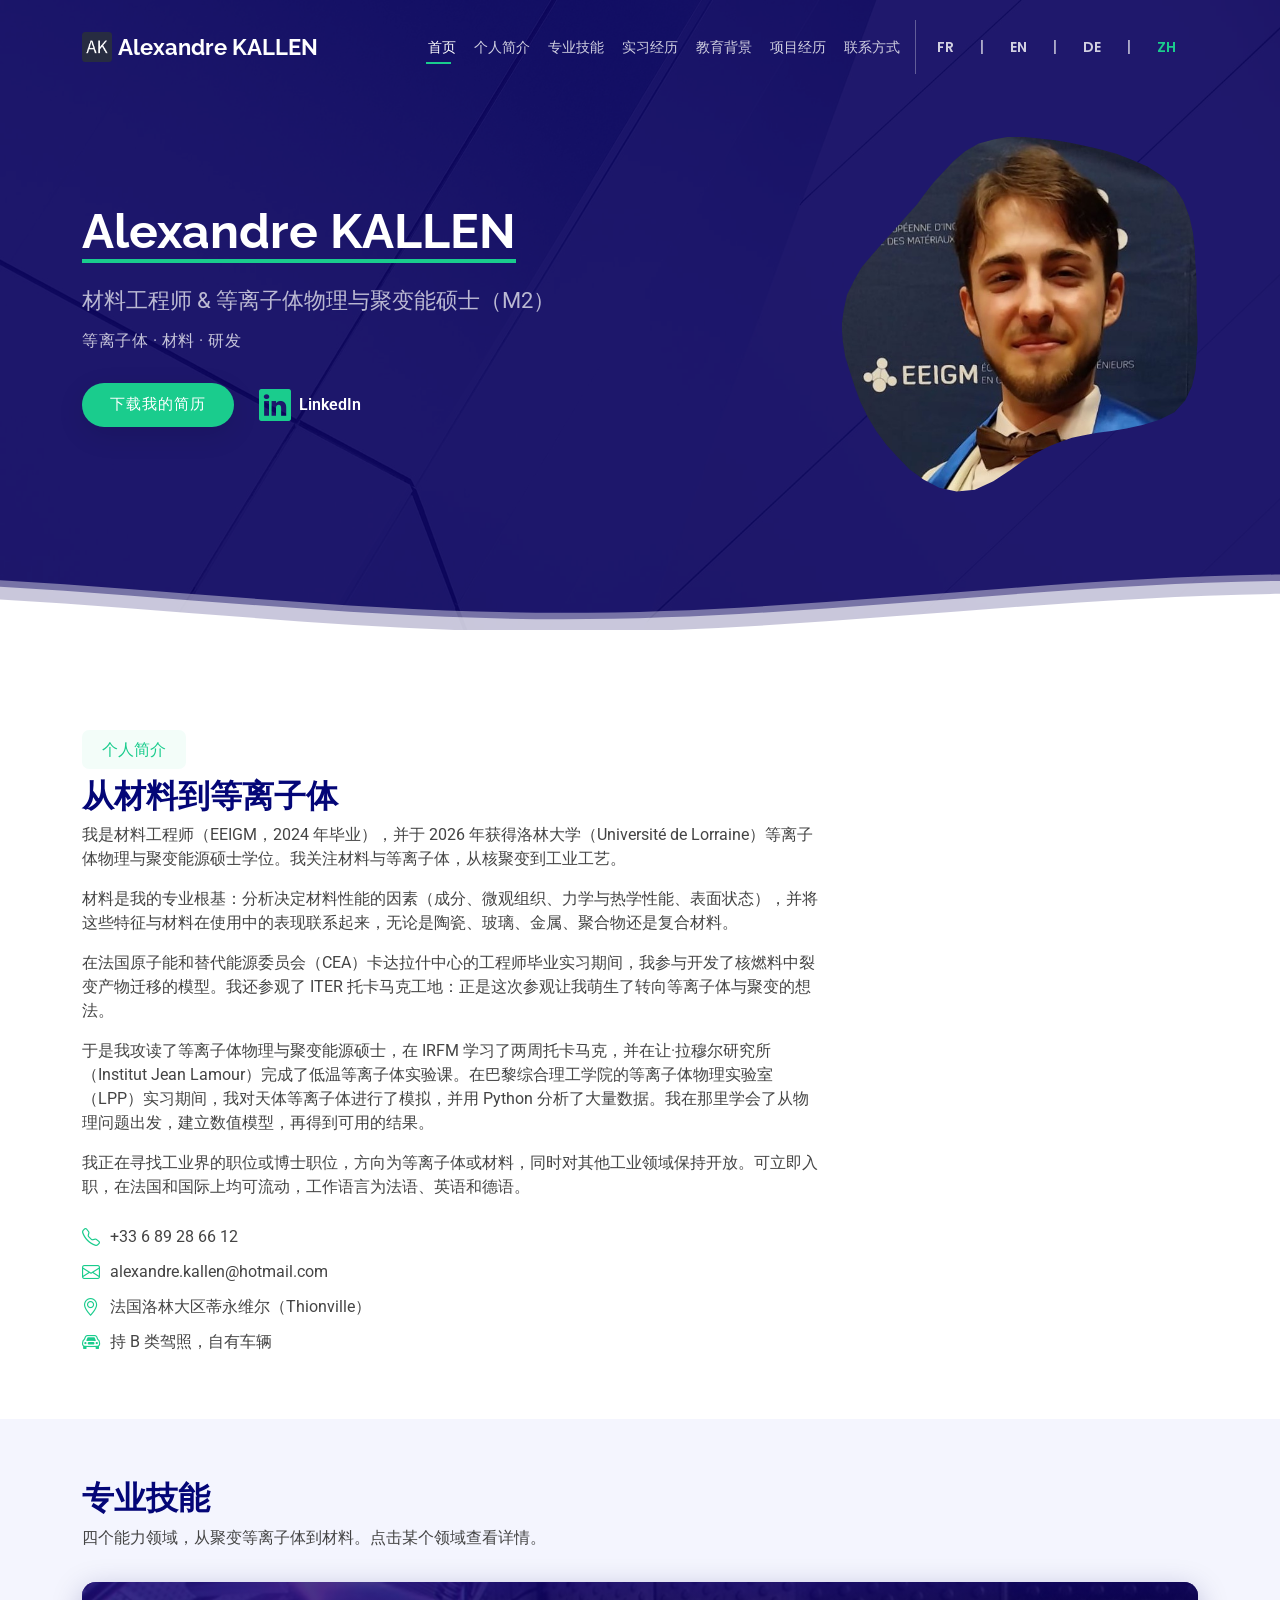
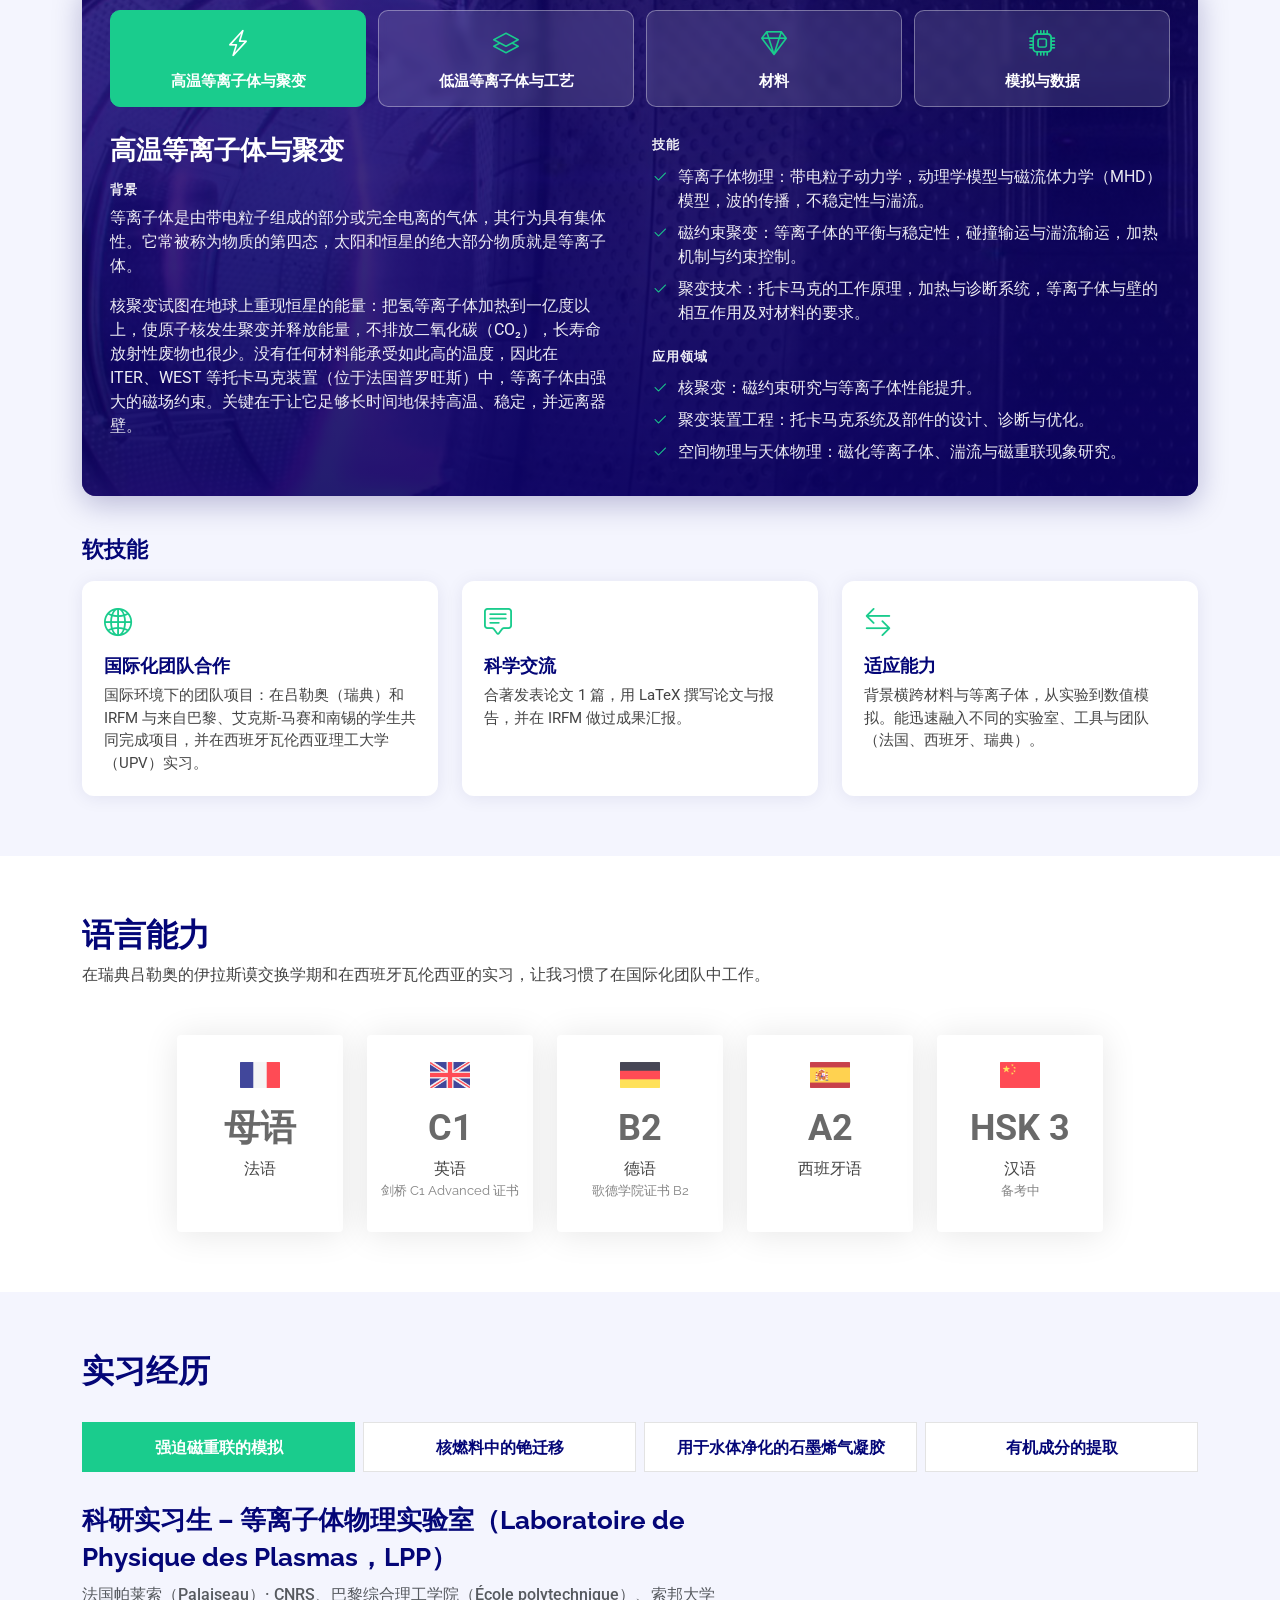
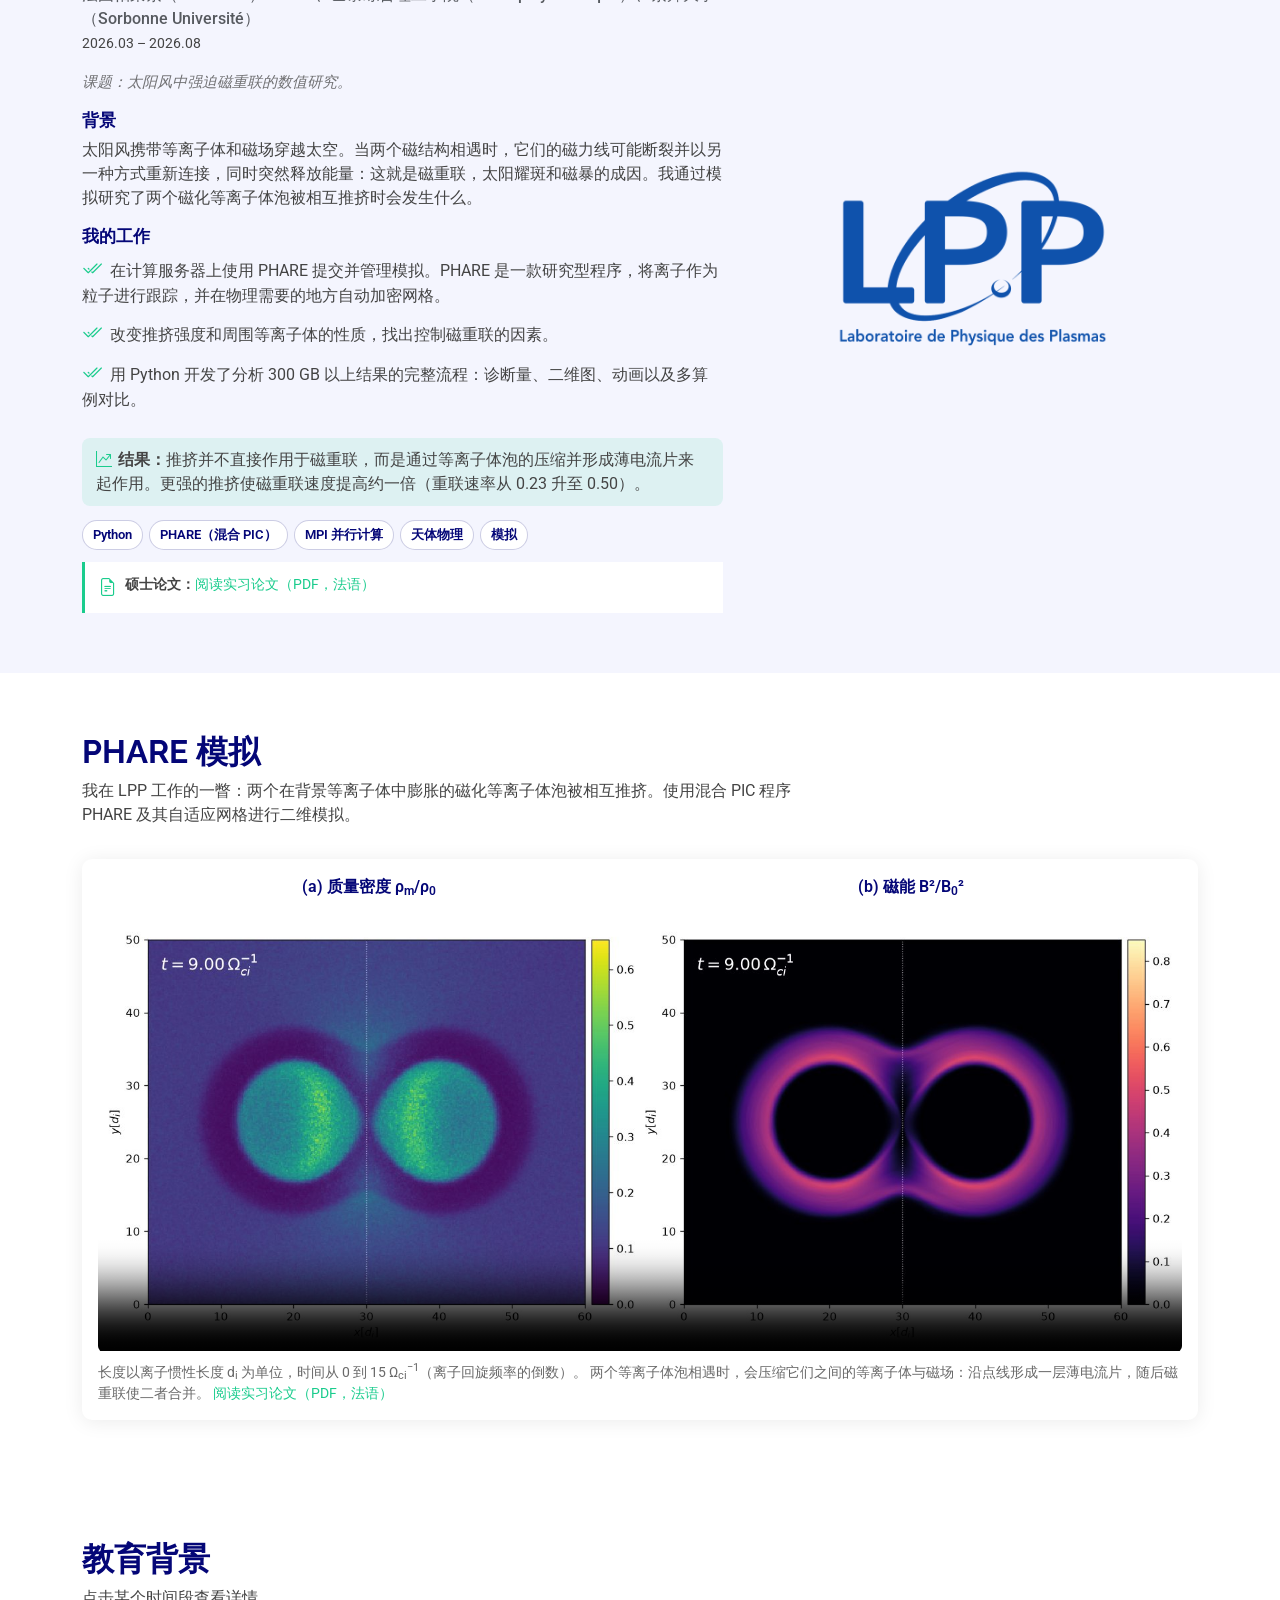
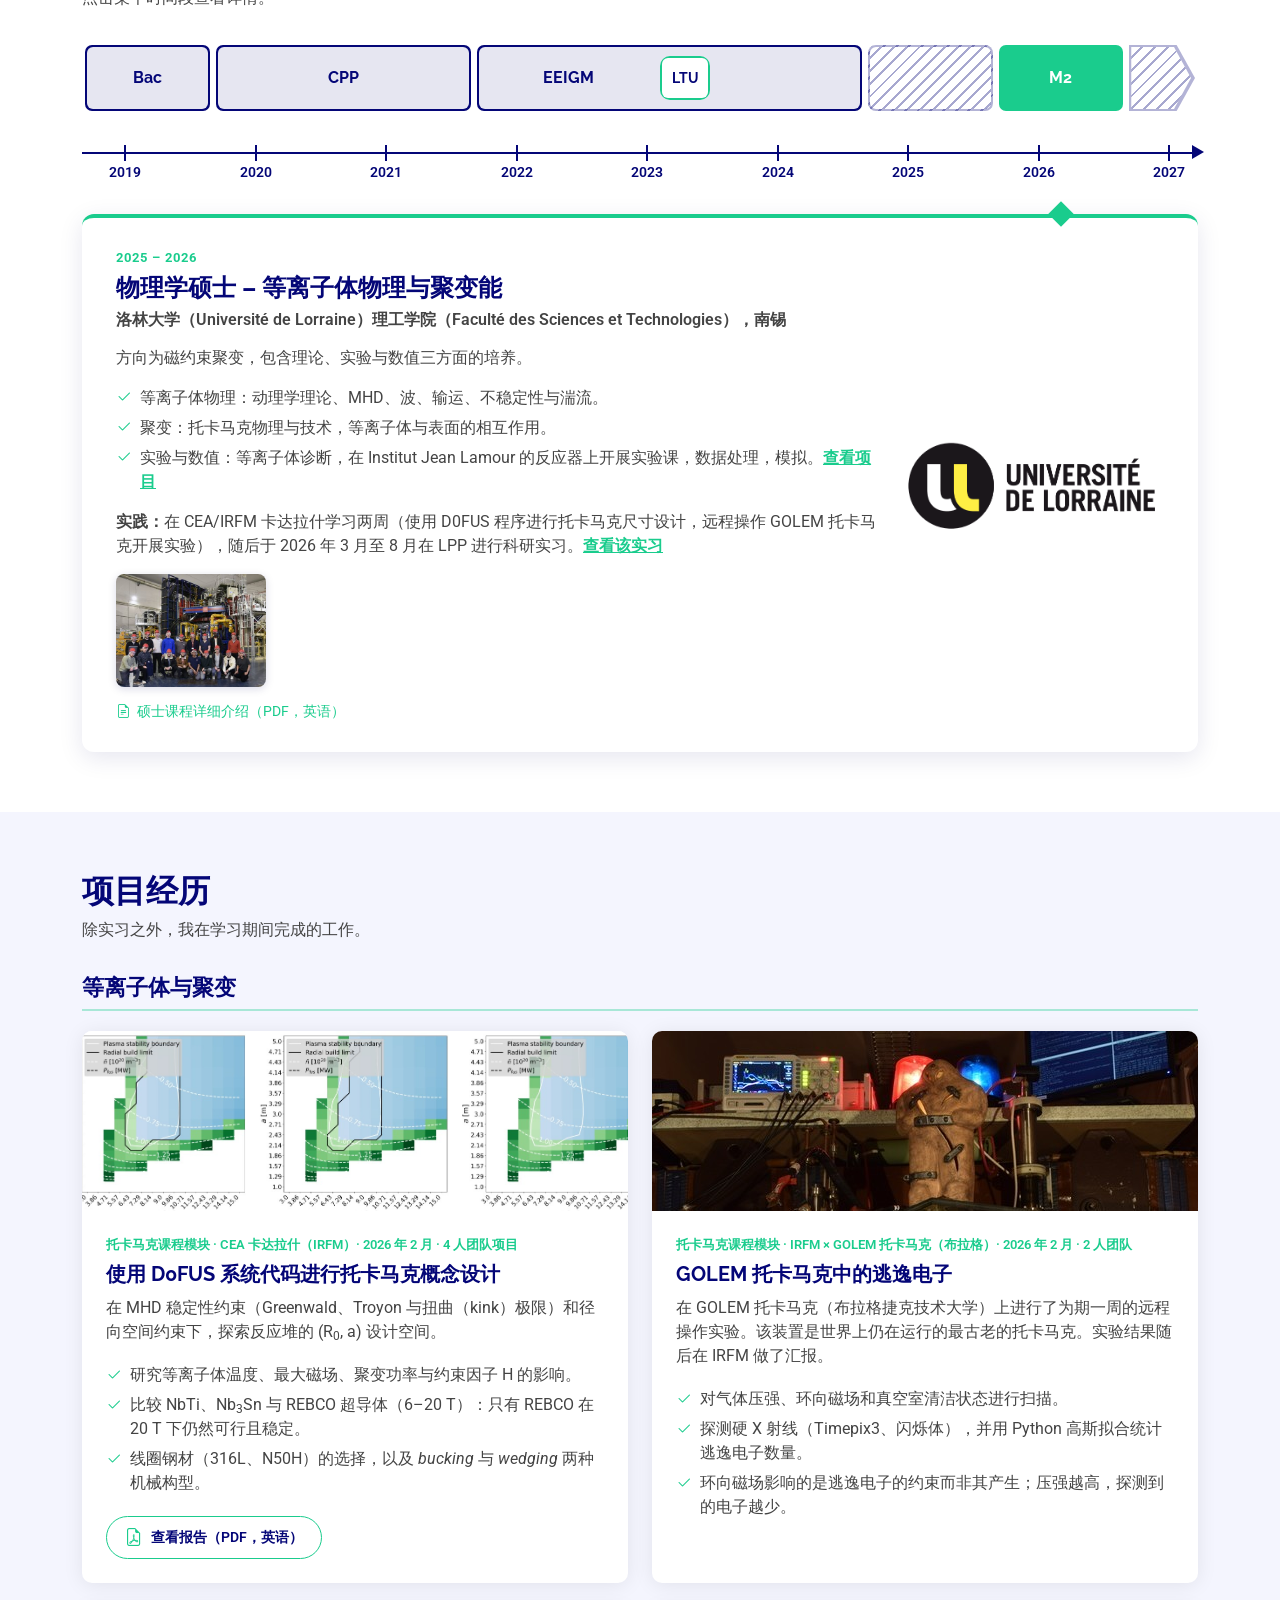
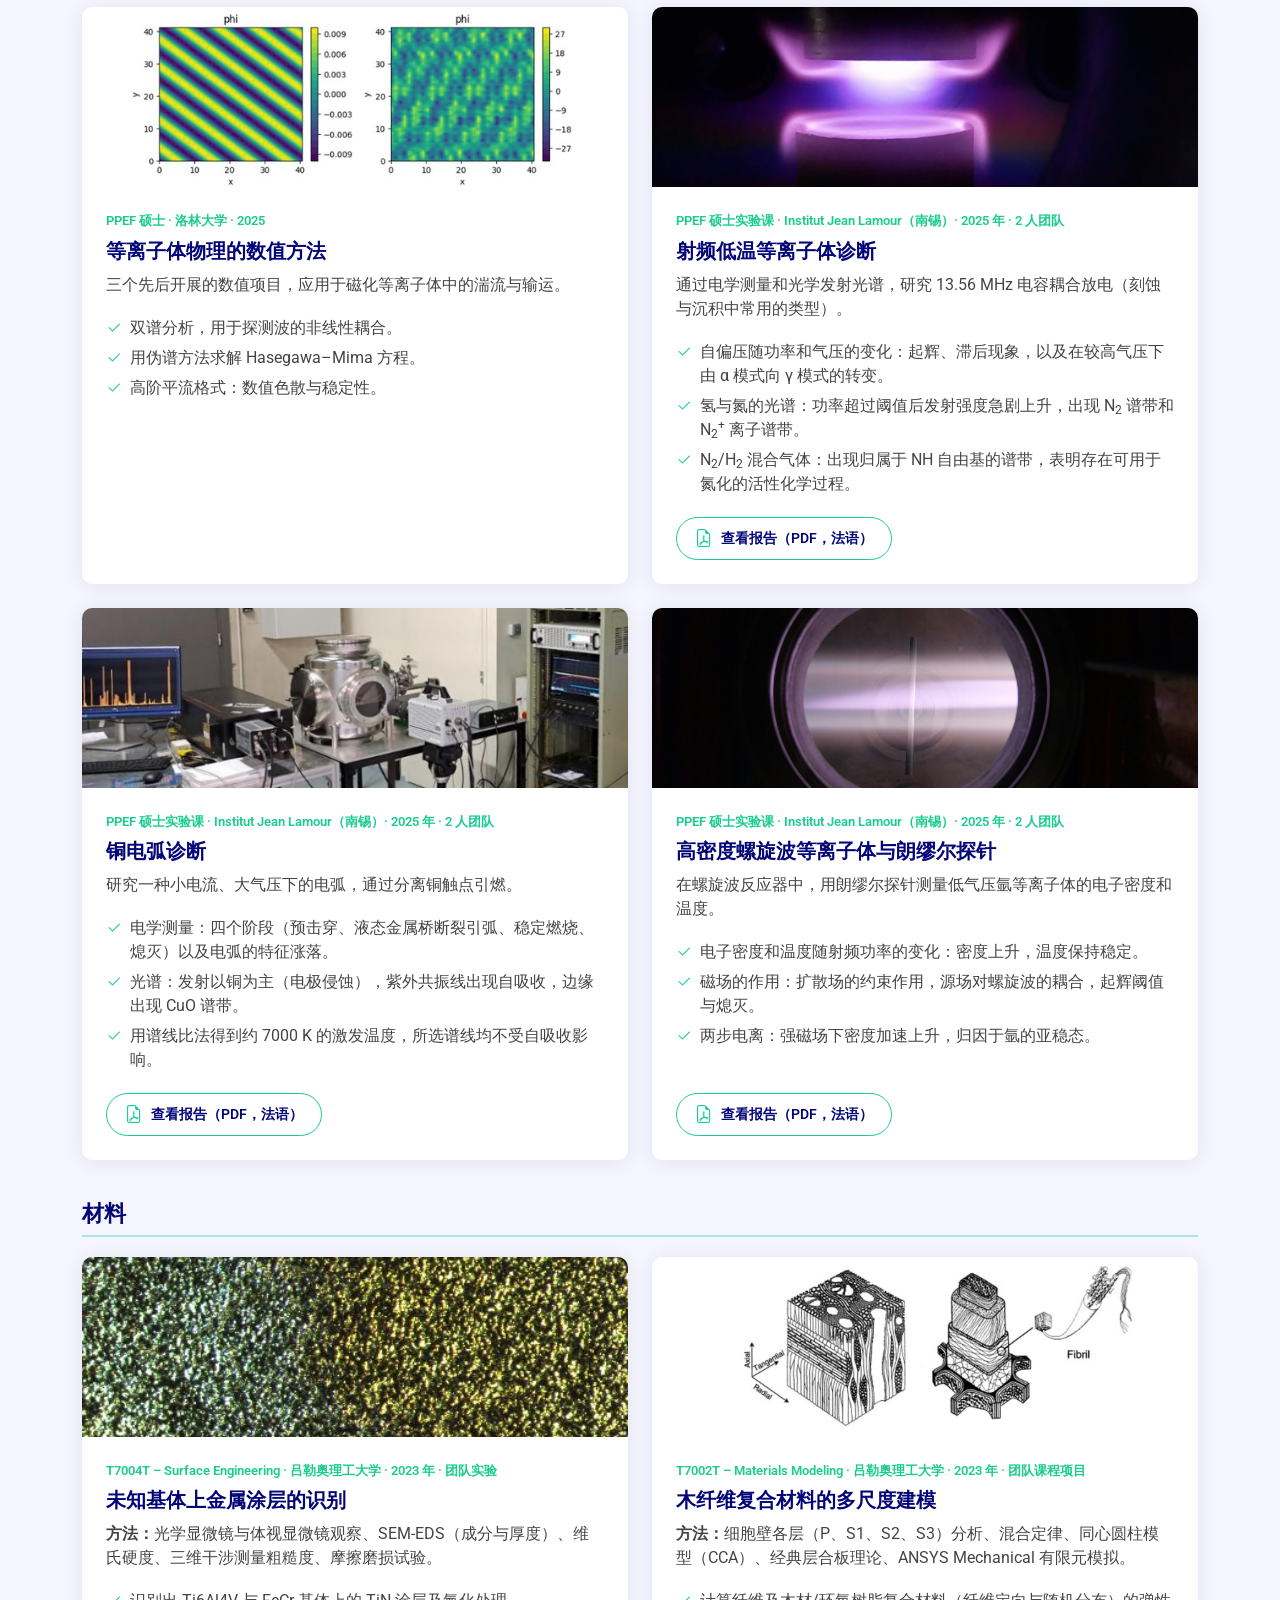
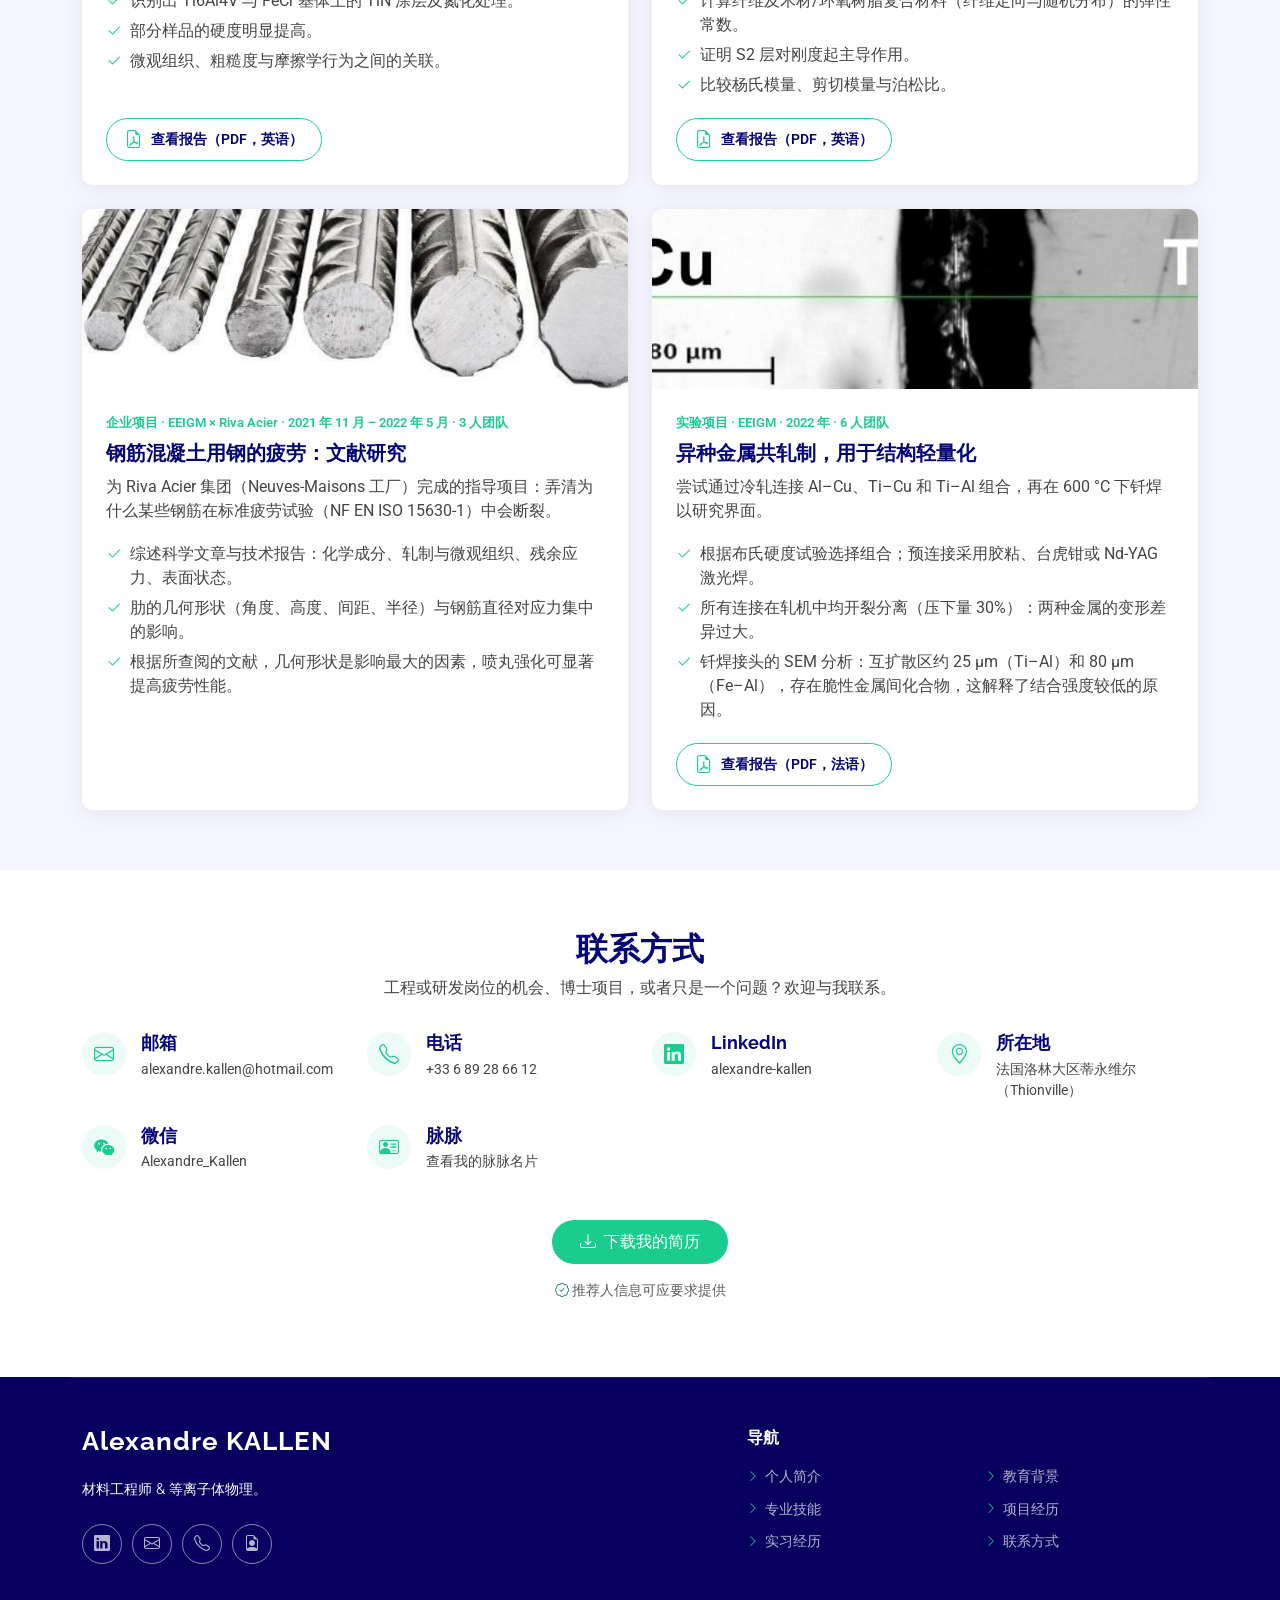
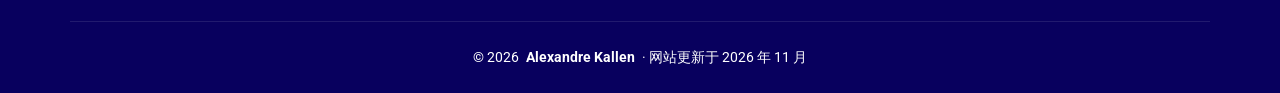
==== commit 6f9f3420: "Profile text, tagline, skills intro and zh contact layout" ====
--- a/index.html
+++ b/index.html
@@ -1,5 +1,5 @@
 <!DOCTYPE html>
-<html lang="fr">
+<html lang="zh-CN">
 
 <head>
 
@@ -11,23 +11,24 @@
     "@context": "https://schema.org",
     "@type": "Person",
     "name": "Alexandre Kallen",
-    "url": "https://alexandre-kallen.github.io/",
+    "url": "https://alexandre-kallen.github.io/zh/",
     "image": "https://alexandre-kallen.github.io/assets/img/profil-picture/alexandre-kallen.jpg",
-    "jobTitle": "Ingénieur en génie des matériaux, Master Physique des plasmas et énergie de fusion",
+    "jobTitle": "材料工程师，等离子体物理与聚变能方向硕士",
     "sameAs": ["https://www.linkedin.com/in/alexandre-kallen/"]
   }
   </script>
-  
-  <title>Alexandre Kallen – Ingénieur matériaux &amp; physique des plasmas</title>
+
+  <title>Alexandre Kallen – 材料工程师 &amp; 等离子体物理</title>
 
   <meta name="google-site-verification" content="k6O8KUT2LHrCdM3a5IxVxGklGlJseRZHyY6bxbT-aVY" />
-  
-  <meta name="description" content="Alexandre Kallen, ingénieur en génie des matériaux (EEIGM) et diplômé du Master Physique des plasmas et énergie de fusion (Université de Lorraine). Modélisation numérique, analyse de données, R&amp;D.">
-  <meta property="og:title" content="Alexandre Kallen – Ingénieur matériaux & physique des plasmas">
-  <meta property="og:description" content="Modélisation numérique, analyse de données et R&D, à l'interface entre science des matériaux et physique des plasmas.">
+
+  <meta name="description" content="Alexandre Kallen，材料工程师（EEIGM），洛林大学等离子体物理与聚变能方向硕士毕业生。等离子体、材料、研发。">
+  <meta property="og:title" content="Alexandre Kallen – 材料工程师 & 等离子体物理">
+  <meta property="og:description" content="材料工程师与等离子体物理学者：专注于材料科学与等离子体物理交叉领域的研发方向。">
   <meta property="og:type" content="website">
+  <meta property="og:locale" content="zh_CN">
   <meta property="og:image" content="https://alexandre-kallen.github.io/assets/img/profil-picture/alexandre-kallen.jpg">
-  <link rel="canonical" href="https://alexandre-kallen.github.io/">
+  <link rel="canonical" href="https://alexandre-kallen.github.io/zh/">
   <link rel="alternate" hreflang="fr" href="https://alexandre-kallen.github.io/">
   <link rel="alternate" hreflang="en" href="https://alexandre-kallen.github.io/en/">
   <link rel="alternate" hreflang="de" href="https://alexandre-kallen.github.io/de/">
@@ -35,27 +36,28 @@
   <link rel="alternate" hreflang="x-default" href="https://alexandre-kallen.github.io/">
 
   <!-- Favicons -->
-  <link rel="apple-touch-icon" sizes="180x180" href="favicon/apple-touch-icon.png">
-  <link rel="icon" type="image/png" sizes="32x32" href="favicon/favicon-32x32.png">
-  <link rel="icon" type="image/png" sizes="16x16" href="favicon/favicon-16x16.png">
-  <link rel="manifest" href="favicon/site.webmanifest">
-
-  <!-- Fonts -->
+  <link rel="apple-touch-icon" sizes="180x180" href="../favicon/apple-touch-icon.png">
+  <link rel="icon" type="image/png" sizes="32x32" href="../favicon/favicon-32x32.png">
+  <link rel="icon" type="image/png" sizes="16x16" href="../favicon/favicon-16x16.png">
+  <link rel="manifest" href="../favicon/site.webmanifest">
+
+  <!-- Polices : chargées en différé pour ne pas bloquer l'affichage si Google Fonts est inaccessible (Chine continentale) -->
   <link href="https://fonts.googleapis.com" rel="preconnect">
   <link href="https://fonts.gstatic.com" rel="preconnect" crossorigin>
-  <link href="https://fonts.googleapis.com/css2?family=Roboto:ital,wght@0,300;0,400;0,500;0,700;1,400&family=Poppins:wght@300;400;500;600;700&family=Raleway:wght@400;500;600;700;800&display=swap" rel="stylesheet">
+  <link href="https://fonts.googleapis.com/css2?family=Roboto:ital,wght@0,300;0,400;0,500;0,700;1,400&family=Poppins:wght@300;400;500;600;700&family=Raleway:wght@400;500;600;700;800&display=swap" rel="stylesheet" media="print" onload="this.media='all'">
+  <noscript><link href="https://fonts.googleapis.com/css2?family=Roboto:ital,wght@0,300;0,400;0,500;0,700;1,400&family=Poppins:wght@300;400;500;600;700&family=Raleway:wght@400;500;600;700;800&display=swap" rel="stylesheet"></noscript>
 
   <!-- Vendor CSS Files -->
-  <link href="assets/vendor/bootstrap/css/bootstrap.min.css" rel="stylesheet">
-  <link href="assets/vendor/bootstrap-icons/bootstrap-icons.css" rel="stylesheet">
-  <link href="assets/vendor/aos/aos.css" rel="stylesheet">
-  <link href="assets/vendor/glightbox/css/glightbox.min.css" rel="stylesheet">
+  <link href="../assets/vendor/bootstrap/css/bootstrap.min.css" rel="stylesheet">
+  <link href="../assets/vendor/bootstrap-icons/bootstrap-icons.css" rel="stylesheet">
+  <link href="../assets/vendor/aos/aos.css" rel="stylesheet">
+  <link href="../assets/vendor/glightbox/css/glightbox.min.css" rel="stylesheet">
 
   <!-- Main CSS File -->
-  <link href="assets/css/main.css" rel="stylesheet">
-  <link href="assets/css/second.css" rel="stylesheet">
-  <link href="assets/css/custom.css" rel="stylesheet">
-  <link href="assets/css/timeline.css" rel="stylesheet">
+  <link href="../assets/css/main.css" rel="stylesheet">
+  <link href="../assets/css/second.css" rel="stylesheet">
+  <link href="../assets/css/custom.css" rel="stylesheet">
+  <link href="../assets/css/timeline.css" rel="stylesheet">
 </head>
 
 <body class="index-page">
@@ -64,48 +66,48 @@
     <div class="container-fluid container-xl position-relative d-flex align-items-center justify-content-between">
 
       <a href="#hero" class="logo d-flex align-items-center">
-        <img src="assets/img/profil-picture/logo-4-bis.png" alt="Logo AK">
+        <img src="../assets/img/profil-picture/logo-4-bis.png" alt="AK 标志">
         <span class="sitename">Alexandre KALLEN</span>
       </a>
 
 
-      
+
     <nav id="navmenu" class="navmenu">
       <ul>
-        <li><a href="#hero" class="active">Accueil</a></li>
-        <li><a href="#about">Profil</a></li>
-        <li><a href="#competences">Compétences</a></li>
-        <li><a href="#experiences">Expériences</a></li>
-        <li><a href="#formation">Formation</a></li>
-        <li><a href="#projets">Projets</a></li>
-        <li><a href="#contact">Contact</a></li>
+        <li><a href="#hero" class="active">首页</a></li>
+        <li><a href="#about">个人简介</a></li>
+        <li><a href="#competences">专业技能</a></li>
+        <li><a href="#experiences">实习经历</a></li>
+        <li><a href="#formation">教育背景</a></li>
+        <li><a href="#projets">项目经历</a></li>
+        <li><a href="#contact">联系方式</a></li>
 
         <li class="lang-switch">
           <ul>
             <li class="lang-item lang-fr">
-              <a href="index.html" class="lang-current"
-                hreflang="fr" lang="fr" aria-current="page">FR</a>
+              <a href="../index.html"
+                hreflang="fr" lang="fr">FR</a>
             </li>
 
             <li class="lang-separator" aria-hidden="true">|</li>
 
             <li class="lang-item lang-en">
-              <a href="en/index.html"
+              <a href="../en/index.html"
                 hreflang="en" lang="en">EN</a>
             </li>
 
             <li class="lang-separator" aria-hidden="true">|</li>
 
             <li class="lang-item lang-de">
-              <a href="de/index.html"
+              <a href="../de/index.html"
                 hreflang="de" lang="de">DE</a>
             </li>
 
             <li class="lang-separator" aria-hidden="true">|</li>
 
             <li class="lang-item lang-zh">
-              <a href="zh/index.html"
-                hreflang="zh-CN" lang="zh-CN">ZH</a>
+              <a href="index.html" class="lang-current"
+                hreflang="zh-CN" lang="zh-CN" aria-current="page">ZH</a>
             </li>
           </ul>
         </li>
@@ -123,20 +125,20 @@
 
     <!-- Hero Section -->
     <section id="hero" class="hero section dark-background">
-      <img src="assets/img/hero-bg-2.jpg" alt="" class="hero-bg">
+      <img src="../assets/img/hero-bg-2.jpg" alt="" class="hero-bg">
 
       <div class="container">
         <div class="row gy-4 justify-content-between">
           <div class="col-lg-4 order-lg-last hero-img" data-aos="zoom-out" data-aos-duration="300">
-            <img src="assets/img/profil-picture/alexandre-kallen.jpg" class="img-fluid" alt="Portrait d'Alexandre Kallen">
+            <img src="../assets/img/profil-picture/alexandre-kallen.jpg" class="img-fluid" alt="Alexandre Kallen 的肖像照">
           </div>
 
           <div class="col-lg-6 d-flex flex-column justify-content-center" data-aos="fade-in">
             <h1><span>Alexandre KALLEN</span></h1>
-            <p>Ingénieur en génie des matériaux &amp; Master 2 Physique des plasmas et énergie de fusion</p>
-            <p class="hero-tagline">Modélisation numérique · Analyse de données · R&amp;D</p>
+            <p>材料工程师 &amp; 等离子体物理与聚变能硕士（M2）</p>
+            <p class="hero-tagline">等离子体 · 材料 · 研发</p>
             <div class="d-flex flex-wrap">
-              <a href="assets/cv/CV_Alexandre_Kallen_FR.pdf" class="btn-get-started" download="CV_Alexandre_Kallen_FR.pdf">Télécharger mon CV</a>
+              <a href="../assets/cv/CV_Alexandre_Kallen_ZH.pdf" class="btn-get-started" download="CV_Alexandre_Kallen_ZH.pdf">下载我的简历</a>
               <a href="https://www.linkedin.com/in/alexandre-kallen/" target="_blank" rel="noopener" class="btn-watch-video d-flex align-items-center"><i class="bi bi-linkedin"></i><span>LinkedIn</span></a>
             </div>
           </div>
@@ -168,19 +170,21 @@
 
         <div class="row">
           <div class="col-xl-8 content">
-            <h3>Profil</h3>
-            <h2>Des matériaux au plasma</h2>
-            <p>Ingénieur en génie des matériaux (EEIGM, 2024) et titulaire d'un Master Physique des plasmas et énergie de fusion de l'Université de Lorraine (2026), j'ai construit un profil à l'interface entre deux disciplines : comprendre comment se comporte un plasma, et comment il agit sur la matière qu'il touche.</p>
-            <p>Les matériaux sont ma formation de base. Je sais analyser ce qui fait les propriétés d'un matériau (sa composition, sa structure interne, sa dureté, l'état de sa surface) et relier ces caractéristiques à son comportement en usage, qu'il s'agisse de céramiques, de verres, de métaux, de polymères ou de composites.</p>
-            <p>Lors de mon stage au CEA Cadarache, j'ai participé au développement d'un modèle de migration du césium dans le combustible nucléaire. J'ai aussi pu visiter le chantier d'ITER : c'est cette visite qui m'a donné envie de me tourner vers les plasmas et la fusion. Au Laboratoire de Physique des Plasmas, pour mon stage de fin d'études de master, j'ai réalisé des simulations de plasmas astrophysiques et analysé de grandes quantités de données en Python. J'y ai appris à passer d'une question physique à un modèle numérique, puis à des résultats exploitables.</p>
-            <p>Je recherche un poste en R&amp;D ou en ingénierie, en industrie ou en thèse, dans le domaine des plasmas (chauds ou froids) ou des matériaux, tout en restant ouvert à d'autres secteurs industriels. Disponible immédiatement et mobile en France comme à l'international, je travaille en français, en anglais et en allemand.</p>
+            <h3>个人简介</h3>
+            <h2>从材料到等离子体</h2>
+            <p>我是材料工程师（EEIGM，2024 年毕业），并于 2026 年获得洛林大学（Université de Lorraine）等离子体物理与聚变能源硕士学位。我关注材料与等离子体，从核聚变到工业工艺。</p>
+            <p>材料是我的专业根基：分析决定材料性能的因素（成分、微观组织、力学与热学性能、表面状态），并将这些特征与材料在使用中的表现联系起来，无论是陶瓷、玻璃、金属、聚合物还是复合材料。</p>
+            <p>在法国原子能和替代能源委员会（CEA）卡达拉什中心的工程师毕业实习期间，我参与开发了核燃料中裂变产物迁移的模型。我还参观了 ITER 托卡马克工地：正是这次参观让我萌生了转向等离子体与聚变的想法。</p>
+            <p>于是我攻读了等离子体物理与聚变能源硕士，在 IRFM 学习了两周托卡马克，并在让·拉穆尔研究所（Institut Jean Lamour）完成了低温等离子体实验课。在巴黎综合理工学院的等离子体物理实验室（LPP）实习期间，我对天体等离子体进行了模拟，并用 Python 分析了大量数据。我在那里学会了从物理问题出发，建立数值模型，再得到可用的结果。</p>
+            <p>我正在寻找工业界的职位或博士职位，方向为等离子体或材料，同时对其他工业领域保持开放。可立即入职，在法国和国际上均可流动，工作语言为法语、英语和德语。</p>
             <ul class="contact-list">
               <li><i class="bi bi-telephone"></i><a href="tel:+33689286612">+33 6 89 28 66 12</a></li>
               <li><i class="bi bi-envelope"></i><a href="mailto:alexandre.kallen@hotmail.com">alexandre.kallen@hotmail.com</a></li>
-              <li><i class="bi bi-geo-alt"></i><span>Thionville, Lorraine, France</span></li>
-              <li><i class="bi bi-car-front"></i><span>Permis B, véhiculé</span></li>
+              <li><i class="bi bi-geo-alt"></i><span>法国洛林大区蒂永维尔（Thionville）</span></li>
+              <li><i class="bi bi-car-front"></i><span>持 B 类驾照，自有车辆</span></li>
             </ul>
           </div>
+
         </div>
 
       </div>
@@ -192,46 +196,47 @@
     <section id="competences" class="competences section light-background">
       <div class="container">
         <div class="section-heading">
-          <h2>Compétences</h2>
-          <p>Quatre domaines, et surtout leurs points de rencontre. Cliquez sur un domaine pour le découvrir.</p>
-        </div>
-
-        <!-- Quatre domaines : un clic change le fond et le texte -->
+          <h2>专业技能</h2>
+          <p>四个能力领域，从聚变等离子体到材料。点击某个领域查看详情。</p>
+        </div>
+
+        <!-- 四个领域：点击后切换背景与文字 -->
         <div class="profile-explorer" id="profileExplorer" data-aos="fade-up">
           <div class="pe-bg" aria-hidden="true">
-          <div class="pe-bg-layer is-active" style="background-image:url('assets/img/projets/bg-plasmas.jpg'), linear-gradient(135deg,#0c0091,#08005e);"></div>
-          <div class="pe-bg-layer" style="background-image:url('assets/img/projets/img_rf.jpg'), linear-gradient(135deg,#0c0091,#08005e);"></div>
-          <div class="pe-bg-layer" style="background-image:url('assets/img/projets/revetement-nitrure-de-titane-tin.jpg'), linear-gradient(135deg,#0c0091,#08005e);"></div>
-          <div class="pe-bg-layer" style="background-image:url('assets/img/projets/abaqus.jpg'), linear-gradient(135deg,#0c0091,#08005e);"></div>
+          <div class="pe-bg-layer is-active" style="background-image:url('../assets/img/projets/bg-plasmas.jpg'), linear-gradient(135deg,#0c0091,#08005e);"></div>
+          <div class="pe-bg-layer" style="background-image:url('../assets/img/projets/img_rf.jpg'), linear-gradient(135deg,#0c0091,#08005e);"></div>
+          <div class="pe-bg-layer" style="background-image:url('../assets/img/projets/revetement-nitrure-de-titane-tin.jpg'), linear-gradient(135deg,#0c0091,#08005e);"></div>
+          <div class="pe-bg-layer" style="background-image:url('../assets/img/projets/abaqus.jpg'), linear-gradient(135deg,#0c0091,#08005e);"></div>
           </div>
           <div class="pe-overlay"></div>
           <div class="pe-inner">
-            <div class="pe-tabs" role="tablist" aria-label="Mes quatre domaines de compétences">
-              <button type="button" class="pe-tab is-active" role="tab" id="pe-tab-fusion" aria-controls="pe-fusion" aria-selected="true" data-index="0"><i class="bi bi-lightning-charge"></i><span>Plasmas chauds &amp; fusion</span></button>
-              <button type="button" class="pe-tab" role="tab" id="pe-tab-froids" aria-controls="pe-froids" aria-selected="false" data-index="1"><i class="bi bi-layers"></i><span>Plasmas froids &amp; procédés</span></button>
-              <button type="button" class="pe-tab" role="tab" id="pe-tab-materiaux" aria-controls="pe-materiaux" aria-selected="false" data-index="2"><i class="bi bi-gem"></i><span>Matériaux</span></button>
-              <button type="button" class="pe-tab" role="tab" id="pe-tab-simulation" aria-controls="pe-simulation" aria-selected="false" data-index="3"><i class="bi bi-cpu"></i><span>Simulation &amp; données</span></button>
+            <div class="pe-tabs" role="tablist" aria-label="我的四大技能领域">
+              <button type="button" class="pe-tab is-active" role="tab" id="pe-tab-fusion" aria-controls="pe-fusion" aria-selected="true" data-index="0"><i class="bi bi-lightning-charge"></i><span>高温等离子体与聚变</span></button>
+              <button type="button" class="pe-tab" role="tab" id="pe-tab-froids" aria-controls="pe-froids" aria-selected="false" data-index="1"><i class="bi bi-layers"></i><span>低温等离子体与工艺</span></button>
+              <button type="button" class="pe-tab" role="tab" id="pe-tab-materiaux" aria-controls="pe-materiaux" aria-selected="false" data-index="2"><i class="bi bi-gem"></i><span>材料</span></button>
+              <button type="button" class="pe-tab" role="tab" id="pe-tab-simulation" aria-controls="pe-simulation" aria-selected="false" data-index="3"><i class="bi bi-cpu"></i><span>模拟与数据</span></button>
             </div>
             <div class="pe-panels">
               <div class="pe-panel is-active" id="pe-fusion" role="tabpanel" aria-labelledby="pe-tab-fusion">
                 <div class="row gy-4">
                   <div class="col-lg-6">
-                    <h3>Plasmas chauds &amp; fusion</h3>
-                    <p class="pe-label">Contexte</p>
-                    <p>Un plasma est un gaz partiellement ou totalement ionisé, composé de particules chargées dont le comportement est collectif. Souvent présenté comme le quatrième état de la matière, il constitue notamment l'essentiel de la matière du Soleil et des étoiles.</p>
-                    <p>La fusion nucléaire cherche à reproduire sur Terre l'énergie des étoiles. On chauffe un plasma d'hydrogène à plus de 100 millions de degrés pour que ses noyaux fusionnent et libèrent de l'énergie, sans émission de CO₂ et avec peu de déchets à vie longue. Aucun matériau ne résiste à de telles températures. Dans un tokamak comme ITER ou WEST, en Provence, le plasma est donc maintenu par de puissants champs magnétiques. Tout l'enjeu est de le garder chaud, stable et à distance des parois assez longtemps.</p>
+                    <h3>高温等离子体与聚变</h3>
+                    <p class="pe-label">背景</p>
+                    <p>等离子体是由带电粒子组成的部分或完全电离的气体，其行为具有集体性。它常被称为物质的第四态，太阳和恒星的绝大部分物质就是等离子体。</p>
+                    <p>核聚变试图在地球上重现恒星的能量：把氢等离子体加热到一亿度以上，使原子核发生聚变并释放能量，不排放二氧化碳（CO₂），长寿命放射性废物也很少。没有任何材料能承受如此高的温度，因此在 ITER、WEST 等托卡马克装置（位于法国普罗旺斯）中，等离子体由强大的磁场约束。关键在于让它足够长时间地保持高温、稳定，并远离器壁。</p>
                   </div>
                   <div class="col-lg-6">
-                    <p class="pe-label">Compétences</p>
+                    <p class="pe-label">技能</p>
                     <ul>
-                      <li><i class="bi bi-check2"></i> Physique des plasmas : dynamique des particules chargées, modèles cinétiques et magnétohydrodynamiques (MHD), propagation des ondes, instabilités et turbulence.</li>
-                      <li><i class="bi bi-check2"></i> Fusion par confinement magnétique : équilibre et stabilité des plasmas, transport collisionnel et turbulent, mécanismes de chauffage et contrôle du confinement.</li>
-                      <li><i class="bi bi-check2"></i> Technologies de fusion : fonctionnement des tokamaks, systèmes de chauffage et de diagnostic, interactions plasma–paroi et contraintes sur les matériaux.</li>
-                    <p class="pe-label">Domaines d'application</p>
+                      <li><i class="bi bi-check2"></i> 等离子体物理：带电粒子动力学，动理学模型与磁流体力学（MHD）模型，波的传播，不稳定性与湍流。</li>
+                      <li><i class="bi bi-check2"></i> 磁约束聚变：等离子体的平衡与稳定性，碰撞输运与湍流输运，加热机制与约束控制。</li>
+                      <li><i class="bi bi-check2"></i> 聚变技术：托卡马克的工作原理，加热与诊断系统，等离子体与壁的相互作用及对材料的要求。</li>
+                    </ul>
+                    <p class="pe-label">应用领域</p>
                     <ul>
-                      <li><i class="bi bi-check2"></i> Fusion nucléaire : recherche sur le confinement magnétique et l'amélioration des performances des plasmas.</li>
-                      <li><i class="bi bi-check2"></i> Ingénierie des dispositifs de fusion : conception, diagnostic et optimisation des systèmes et composants des tokamaks.</li>
-                      <li><i class="bi bi-check2"></i> Physique spatiale et astrophysique : étude des plasmas magnétisés, de la turbulence et des phénomènes de reconnexion magnétique.</li>
+                      <li><i class="bi bi-check2"></i> 核聚变：磁约束研究与等离子体性能提升。</li>
+                      <li><i class="bi bi-check2"></i> 聚变装置工程：托卡马克系统及部件的设计、诊断与优化。</li>
+                      <li><i class="bi bi-check2"></i> 空间物理与天体物理：磁化等离子体、湍流与磁重联现象研究。</li>
                     </ul>
                   </div>
                 </div>
@@ -239,25 +244,25 @@
               <div class="pe-panel" id="pe-froids" role="tabpanel" aria-labelledby="pe-tab-froids" hidden>
                 <div class="row gy-4">
                   <div class="col-lg-6">
-                    <h3>Plasmas froids &amp; procédés</h3>
-                    <p class="pe-label">Contexte</p>
-                    <p>Contrairement aux plasmas utilisés pour la fusion, les plasmas froids sont généralement hors équilibre thermique : leurs électrons sont très énergétiques, tandis que le gaz reste beaucoup moins chaud, parfois proche de la température ambiante. Ils peuvent être produits à basse pression ou à pression atmosphérique, notamment par des décharges électriques.</p>
-                    <p>Leur forte réactivité permet de graver, de déposer des couches minces ou de modifier les propriétés d'une surface, souvent avec un échauffement limité du matériau traité. Ces procédés sont largement utilisés en microélectronique et dans les traitements de surface industriels.</p>
+                    <h3>低温等离子体与工艺</h3>
+                    <p class="pe-label">背景</p>
+                    <p>与用于聚变的等离子体不同，低温等离子体通常处于热力学非平衡状态：电子能量很高，而气体温度要低得多，有时接近室温。它们可以在低气压或大气压下产生，通常通过放电实现。</p>
+                    <p>其高反应活性可用于刻蚀、沉积薄膜或改变表面性质，而被处理材料的升温往往有限。这些工艺广泛应用于微电子和工业表面处理。</p>
                   </div>
                   <div class="col-lg-6">
-                    <p class="pe-label">Compétences</p>
+                    <p class="pe-label">技能</p>
                     <ul>
-                      <li><i class="bi bi-check2"></i> Physique des décharges : principes des décharges continues, radiofréquence et micro-ondes, comportement des gaines plasma.</li>
-                      <li><i class="bi bi-check2"></i> Diagnostics expérimentaux : utilisation de sondes de Langmuir et spectroscopie d'émission optique en travaux pratiques sur différentes sources plasma.</li>
-                      <li><i class="bi bi-check2"></i> Interactions plasma–surface : connaissances des mécanismes de pulvérisation, dépôt et érosion.</li>
-                      <li><i class="bi bi-check2"></i> Procédés étudiés en cours : PECVD, pulvérisation magnétron et gravure plasma.</li>
+                      <li><i class="bi bi-check2"></i> 放电物理：直流、射频与微波放电的原理，等离子体鞘层的行为。</li>
+                      <li><i class="bi bi-check2"></i> 实验诊断：在不同等离子体源的实验课中使用朗缪尔（Langmuir）探针和光学发射光谱（OES）。</li>
+                      <li><i class="bi bi-check2"></i> 等离子体与表面的相互作用：了解溅射、沉积与侵蚀机制。</li>
+                      <li><i class="bi bi-check2"></i> 课程中学习的工艺：PECVD、磁控溅射与等离子体刻蚀。</li>
                     </ul>
-                    <p class="pe-label">Domaines d'application</p>
+                    <p class="pe-label">应用领域</p>
                     <ul>
-                      <li><i class="bi bi-check2"></i> Microélectronique et semi-conducteurs : gravure et dépôt de couches minces.</li>
-                      <li><i class="bi bi-check2"></i> Revêtements fonctionnels : couches dures anti-usure, optiques ou protectrices.</li>
-                      <li><i class="bi bi-check2"></i> Traitement de surface : nitruration, nettoyage, activation avant collage ou peinture.</li>
-                      <li><i class="bi bi-check2"></i> Santé et environnement : stérilisation, traitement des gaz.</li>
+                      <li><i class="bi bi-check2"></i> 微电子与半导体：薄膜刻蚀与沉积。</li>
+                      <li><i class="bi bi-check2"></i> 功能涂层：耐磨硬质涂层、光学涂层或防护涂层。</li>
+                      <li><i class="bi bi-check2"></i> 表面处理：氮化、清洗，以及粘接或喷涂前的表面活化。</li>
+                      <li><i class="bi bi-check2"></i> 健康与环境：灭菌、气体处理。</li>
                     </ul>
                   </div>
                 </div>
@@ -265,25 +270,24 @@
               <div class="pe-panel" id="pe-materiaux" role="tabpanel" aria-labelledby="pe-tab-materiaux" hidden>
                 <div class="row gy-4">
                   <div class="col-lg-6">
-                    <h3>Science des matériaux</h3>
-                    <p class="pe-label">Contexte</p>
-                    <p>Pourquoi un verre se brise-t-il alors qu'un métal se déforme ? Pourquoi certains aciers résistent-ils mieux à la corrosion que d'autres ? La réponse dépend notamment de la composition, de la structure interne du matériau et de ses conditions d'utilisation.</p>
-                    <p>La science des matériaux cherche à comprendre ces relations pour choisir, concevoir ou améliorer les matériaux selon leurs usages, de l'avion à l'emballage alimentaire. Elle repose sur l'observation de la matière à différentes échelles, la mesure de ses propriétés (résistance, dureté, usure, corrosion, tenue à la chaleur) et l'étude des procédés de fabrication. L'objectif est d'améliorer les performances, la fiabilité et la durée de vie des produits. C'est ma formation d'ingénieur, et le socle de tout mon parcours.</p>
+                    <h3>材料科学</h3>
+                    <p class="pe-label">背景</p>
+                    <p>为什么玻璃会碎裂而金属会变形？为什么有些钢比其他钢更耐腐蚀？答案取决于材料的成分、内部结构以及使用条件等因素。</p>
+                    <p>材料科学试图理解这些关系，以便根据用途选择、设计或改进材料，从飞机到食品包装都是如此。它依赖于在不同尺度上观察物质、测量其性能（强度、硬度、磨损、腐蚀、耐热性）并研究制造工艺，目标是提升产品的性能、可靠性和使用寿命。这是我的工程师专业背景，也是我整个经历的基础。</p>
                   </div>
                   <div class="col-lg-6">
-                    <p class="pe-label">Compétences</p>
+                    <p class="pe-label">技能</p>
                     <ul>
-                      <li><i class="bi bi-check2"></i> Science et comportement des matériaux : relations entre composition, microstructure, propriétés mécaniques, thermiques et chimiques, transformations de phases et mécanismes de dégradation.</li>
-                      <li><i class="bi bi-check2"></i> Caractérisation des matériaux : analyse des microstructures, identification des phases et de la composition, mesure des propriétés mécaniques, thermiques et de surface.</li>
-                      <li><i class="bi bi-check2"></i> Élaboration et procédés : compréhension des méthodes de fabrication, des traitements thermiques et de leur influence sur les propriétés des matériaux.</li>
+                      <li><i class="bi bi-check2"></i> 材料科学与材料行为：成分、显微组织与力学、热学、化学性能之间的关系，相变与劣化机制。</li>
+                      <li><i class="bi bi-check2"></i> 材料表征：显微组织分析，物相与成分鉴定，力学、热学与表面性能测量。</li>
+                      <li><i class="bi bi-check2"></i> 制备与工艺：理解制造方法、热处理及其对材料性能的影响。</li>
                     </ul>
-                    </ul>
-                    <p class="pe-label">Domaines d'application</p>
+                    <p class="pe-label">应用领域</p>
                     <ul>
-                      <li><i class="bi bi-check2"></i> Énergie et nucléaire : matériaux soumis à des conditions extrêmes.</li>
-                      <li><i class="bi bi-check2"></i> Transport et aéronautique : alliages, composites et revêtements techniques.</li>
-                      <li><i class="bi bi-check2"></i> Industrie : développement de matériaux, optimisation des procédés et contrôle qualité.</li>
-                      <li><i class="bi bi-check2"></i> Environnement et emballage : matériaux poreux, polymères et traitement de l'eau.</li>
+                      <li><i class="bi bi-check2"></i> 能源与核能：承受极端条件的材料。</li>
+                      <li><i class="bi bi-check2"></i> 交通与航空：合金、复合材料与工程涂层。</li>
+                      <li><i class="bi bi-check2"></i> 工业：材料开发、工艺优化与质量控制。</li>
+                      <li><i class="bi bi-check2"></i> 环境与包装：多孔材料、聚合物与水处理。</li>
                     </ul>
                   </div>
                 </div>
@@ -291,25 +295,25 @@
               <div class="pe-panel" id="pe-simulation" role="tabpanel" aria-labelledby="pe-tab-simulation" hidden>
                 <div class="row gy-4">
                   <div class="col-lg-6">
-                    <h3>Simulation &amp; données</h3>
-                    <p class="pe-label">Contexte</p>
-                    <p>Quand une expérience est trop coûteuse, trop rapide, trop dangereuse ou tout simplement inaccessible, comme le cœur d'un réacteur ou l'espace entre le Soleil et la Terre, on la reproduit dans un ordinateur : on traduit la physique en équations, puis on les résout numériquement.</p>
-                    <p>Une simulation produit souvent d'énormes quantités de résultats. Il faut ensuite savoir les trier, les visualiser et en tirer quelques conclusions fiables. C'est ce double travail, modéliser puis analyser, que j'ai pratiqué lors de mes deux derniers stages.</p>
-                    <p>En ingénierie, la même démarche sert à concevoir des pièces : on les dessine en conception assistée par ordinateur (CAO), puis on calcule leur résistance par la méthode des éléments finis avant de les fabriquer.</p>
+                    <h3>模拟与数据</h3>
+                    <p class="pe-label">背景</p>
+                    <p>当实验太昂贵、太快、太危险，或根本无法进行时（比如反应堆堆芯，或太阳与地球之间的空间），人们就在计算机中重现它：把物理转化为方程，再用数值方法求解。</p>
+                    <p>模拟往往产生海量结果，需要进行筛选、可视化，并从中得出少数可靠的结论。这种“先建模、再分析”的双重工作，正是我在最近两次实习中所做的。</p>
+                    <p>在工程领域，同样的方法用于零件设计：先用计算机辅助设计（CAD）绘制零件，再在制造前用有限元方法计算其强度。</p>
                   </div>
                   <div class="col-lg-6">
-                    <p class="pe-label">Compétences</p>
+                    <p class="pe-label">技能</p>
                     <ul>
-                      <li><i class="bi bi-check2"></i> Modélisation et simulation numérique : développement et exploitation de modèles physiques pour étudier des phénomènes complexes, notamment dans les plasmas et les matériaux.</li>
-                      <li><i class="bi bi-check2"></i> Méthodes numériques : résolution d'équations, étude de la stabilité et de la précision des calculs, simulations et études paramétriques.</li>
-                      <li><i class="bi bi-check2"></i> Programmation et analyse de données : traitement, automatisation et visualisation de données scientifiques avec Python, analyse et interprétation des résultats.</li>
-                      <li><i class="bi bi-check2"></i> Outils de calcul scientifique : utilisation de codes de simulation, environnements Linux, gestion de grands volumes de données et calcul parallèle.</li>
+                      <li><i class="bi bi-check2"></i> 数值建模与模拟：开发并运用物理模型研究复杂现象，尤其是等离子体与材料领域。</li>
+                      <li><i class="bi bi-check2"></i> 数值方法：方程求解，计算稳定性与精度研究，模拟与参数研究。</li>
+                      <li><i class="bi bi-check2"></i> 编程与数据分析：用 Python 处理、自动化并可视化科学数据，分析并解读结果。</li>
+                      <li><i class="bi bi-check2"></i> 科学计算工具：使用模拟程序、Linux 环境，处理大规模数据并进行并行计算。</li>
                     </ul>
-                    <p class="pe-label">Domaines d'application</p>
+                    <p class="pe-label">应用领域</p>
                     <ul>
-                      <li><i class="bi bi-check2"></i> Recherche scientifique : modélisation de phénomènes complexes, simulation numérique et exploitation de résultats expérimentaux.</li>
-                      <li><i class="bi bi-check2"></i> Ingénierie et R&D industrielle : conception, optimisation de produits et de procédés, réduction des essais expérimentaux.</li>
-                      <li><i class="bi bi-check2"></i> Analyse de données : traitement de grands volumes de données, automatisation des analyses et aide à la décision.</li>
+                      <li><i class="bi bi-check2"></i> 科学研究：复杂现象建模、数值模拟与实验结果分析。</li>
+                      <li><i class="bi bi-check2"></i> 工程与工业研发：产品与工艺的设计优化，减少实验次数。</li>
+                      <li><i class="bi bi-check2"></i> 数据分析：处理大规模数据，自动化分析，辅助决策。</li>
                     </ul>
                   </div>
                 </div>
@@ -318,27 +322,27 @@
           </div>
         </div>
 
-        <h3 class="soft-title">Savoir-être</h3>
+        <h3 class="soft-title">软技能</h3>
         <div class="row gy-4">
           <div class="col-md-4">
             <div class="soft-card">
               <i class="bi bi-globe2"></i>
-              <h4>Travail en équipe internationale</h4>
-              <p>Projets de groupe en contexte international : travaux collectifs à Luleå (Suède) et à l’IRFM avec des étudiants de Paris, d’Aix-Marseille et de Nancy, stage à l’UPV València (Espagne).</p>
+              <h4>国际化团队合作</h4>
+              <p>国际环境下的团队项目：在吕勒奥（瑞典）和 IRFM 与来自巴黎、艾克斯-马赛和南锡的学生共同完成项目，并在西班牙瓦伦西亚理工大学（UPV）实习。</p>
             </div>
           </div>
           <div class="col-md-4">
             <div class="soft-card">
               <i class="bi bi-chat-square-text"></i>
-              <h4>Communication scientifique</h4>
-              <p>Une publication en co-auteur, des mémoires et rapports rédigés en LaTeX, une présentation de résultats à l'IRFM.</p>
+              <h4>科学交流</h4>
+              <p>合著发表论文 1 篇，用 LaTeX 撰写论文与报告，并在 IRFM 做过成果汇报。</p>
             </div>
           </div>
           <div class="col-md-4">
             <div class="soft-card">
               <i class="bi bi-arrow-left-right"></i>
-              <h4>Adaptabilité</h4>
-              <p>Parcours à l’interface des matériaux et des plasmas, de l’expérience à la simulation numérique. Intégration rapide dans des laboratoires, des outils et des équipes différents (France, Espagne, Suède).</p>
+              <h4>适应能力</h4>
+              <p>背景横跨材料与等离子体，从实验到数值模拟。能迅速融入不同的实验室、工具与团队（法国、西班牙、瑞典）。</p>
             </div>
           </div>
         </div>
@@ -349,49 +353,49 @@
     <section id="langues" class="stats section">
       <div class="container" data-aos="fade-up" data-aos-delay="100">
         <div class="section-heading">
-          <h2>Langues</h2>
-          <p>Mon semestre Erasmus à Luleå (Suède) et mon stage à València (Espagne) m'ont habitué à travailler dans des équipes internationales.</p>
+          <h2>语言能力</h2>
+          <p>在瑞典吕勒奥的伊拉斯谟交换学期和在西班牙瓦伦西亚的实习，让我习惯了在国际化团队中工作。</p>
         </div>
 
         <div class="row gy-4 justify-content-center">
 
           <div class="col-6 col-md-4 col-lg-2 d-flex flex-column align-items-center">
             <div class="stats-item">
-              <img src="assets/img/flags/french-flag.png" alt="" class="flag">
-              <span>Natif</span>
-              <p>Français</p>
+              <img src="../assets/img/flags/french-flag.png" alt="" class="flag">
+              <span>母语</span>
+              <p>法语</p>
             </div>
           </div>
 
           <div class="col-6 col-md-4 col-lg-2 d-flex flex-column align-items-center">
             <div class="stats-item">
-              <img src="assets/img/flags/english-flag.png" alt="" class="flag">
+              <img src="../assets/img/flags/english-flag.png" alt="" class="flag">
               <span>C1</span>
-              <p>Anglais<br><small>Cambridge C1 Advanced</small></p>
+              <p>英语<br><small>剑桥 C1 Advanced 证书</small></p>
             </div>
           </div>
 
           <div class="col-6 col-md-4 col-lg-2 d-flex flex-column align-items-center">
             <div class="stats-item">
-              <img src="assets/img/flags/german-flag.png" alt="" class="flag">
+              <img src="../assets/img/flags/german-flag.png" alt="" class="flag">
               <span>B2</span>
-              <p>Allemand<br><small>Goethe-Zertifikat B2</small></p>
+              <p>德语<br><small>歌德学院证书 B2</small></p>
             </div>
           </div>
 
           <div class="col-6 col-md-4 col-lg-2 d-flex flex-column align-items-center">
             <div class="stats-item">
-              <img src="assets/img/flags/spanish-flag.png" alt="" class="flag">
+              <img src="../assets/img/flags/spanish-flag.png" alt="" class="flag">
               <span>A2</span>
-              <p>Espagnol</p>
+              <p>西班牙语</p>
             </div>
           </div>
 
           <div class="col-6 col-md-4 col-lg-2 d-flex flex-column align-items-center">
             <div class="stats-item">
-              <img src="assets/img/flags/chinese-flag.png" alt="" class="flag">
+              <img src="../assets/img/flags/chinese-flag.png" alt="" class="flag">
               <span class="small-level">HSK 3</span>
-              <p>Chinois<br><small>En préparation</small></p>
+              <p>汉语<br><small>备考中</small></p>
             </div>
           </div>
 
@@ -404,28 +408,28 @@
 
       <div class="container">
         <div class="section-heading">
-          <h2>Expériences professionnelles</h2>
+          <h2>实习经历</h2>
         </div>
 
         <ul class="nav nav-tabs row d-flex g-2" data-aos="fade-up" data-aos-delay="100">
           <li class="nav-item col-6 col-lg-3">
             <a class="nav-link active show" data-bs-toggle="tab" data-bs-target="#exp-lpp">
-              <h4><span class="d-none d-lg-inline">Simulation de la reconnexion magnétique</span><span class="d-lg-none">LPP · 2026</span></h4>
+              <h4><span class="d-none d-lg-inline">强迫磁重联的模拟</span><span class="d-lg-none">LPP · 2026</span></h4>
             </a>
           </li>
           <li class="nav-item col-6 col-lg-3">
             <a class="nav-link" data-bs-toggle="tab" data-bs-target="#exp-cea">
-              <h4><span class="d-none d-lg-inline">Migration du césium dans les combustibles</span><span class="d-lg-none">CEA · 2024</span></h4>
+              <h4><span class="d-none d-lg-inline">核燃料中的铯迁移</span><span class="d-lg-none">CEA · 2024</span></h4>
             </a>
           </li>
           <li class="nav-item col-6 col-lg-3">
             <a class="nav-link" data-bs-toggle="tab" data-bs-target="#exp-upv">
-              <h4><span class="d-none d-lg-inline">Aérogels de graphène pour la dépollution</span><span class="d-lg-none">UPV · 2023</span></h4>
+              <h4><span class="d-none d-lg-inline">用于水体净化的石墨烯气凝胶</span><span class="d-lg-none">UPV · 2023</span></h4>
             </a>
           </li>
           <li class="nav-item col-6 col-lg-3">
             <a class="nav-link" data-bs-toggle="tab" data-bs-target="#exp-ceratizit">
-              <h4><span class="d-none d-lg-inline">Extraction de composés organiques</span><span class="d-lg-none">CERATIZIT · 2021</span></h4>
+              <h4><span class="d-none d-lg-inline">有机成分的提取</span><span class="d-lg-none">CERATIZIT · 2021</span></h4>
             </a>
           </li>
         </ul>
@@ -435,25 +439,25 @@
           <div class="tab-pane fade active show" id="exp-lpp">
             <div class="row gy-4">
               <div class="col-lg-7 order-2 order-lg-1">
-                <h3>Stage de recherche (chercheur associé) – Laboratoire de Physique des Plasmas (LPP)</h3>
-                <span class="text-muted h6">Palaiseau, France · CNRS, École polytechnique, Sorbonne Université</span>
-                <p><small>03/2026 – 08/2026</small></p>
-                <p class="exp-subject">Sujet : étude numérique de la reconnexion magnétique forcée dans le vent solaire.</p>
-                <h4>Le contexte</h4>
-                <p>Le vent solaire transporte dans l'espace du plasma et des champs magnétiques. Quand deux structures magnétiques se rencontrent, leurs lignes de champ peuvent se rompre puis se reconnecter autrement, en libérant brutalement de l'énergie : c'est la reconnexion magnétique, à l'origine des éruptions solaires et des orages magnétiques. J'ai étudié par simulation ce qui se passe quand deux bulles de plasma magnétisé sont poussées l'une contre l'autre.</p>
-                <h4>Ma mission</h4>
-                <ul>
-                  <li><i class="bi bi-check2-all"></i> <span>Lancer et piloter des simulations sur un serveur de calcul avec PHARE, un code de recherche qui suit les ions comme des particules et affine automatiquement le maillage là où la physique l'exige.</span></li>
-                  <li><i class="bi bi-check2-all"></i> <span>Faire varier la force de la poussée et les propriétés du plasma environnant pour identifier ce qui contrôle la reconnexion.</span></li>
-                  <li><i class="bi bi-check2-all"></i> <span>Développer en Python la chaîne d'analyse de plus de 300 Go de résultats : diagnostics, cartes, animations et comparaison entre simulations.</span></li>
-                </ul>
-                <p class="exp-result"><i class="bi bi-graph-up-arrow"></i><strong>Résultat :</strong> la poussée n'agit pas directement sur la reconnexion, mais à travers la façon dont les bulles se compriment et forment une fine couche de courant. Une poussée plus forte rend la reconnexion environ deux fois plus rapide (taux de 0,23 à 0,50).</p>
-                <div class="exp-tools"><span>Python</span><span>PHARE (PIC hybride)</span><span>Calcul parallèle MPI</span><span>Astrophysique</span><span>Simulation</span></div>
-                <p class="publication"><i class="bi bi-file-earmark-text"></i> <span><strong>Mémoire :</strong> <a href="assets/reports/memoire-reconnexion-magnetique-forcee-lpp-2026.pdf" target="_blank" rel="noopener">Lire le mémoire de stage (PDF)</a></span></p>
+                <h3>科研实习生 – 等离子体物理实验室（Laboratoire de Physique des Plasmas，LPP）</h3>
+                <span class="text-muted h6">法国帕莱索（Palaiseau）· CNRS、巴黎综合理工学院（École polytechnique）、索邦大学（Sorbonne Université）</span>
+                <p><small>2026.03 – 2026.08</small></p>
+                <p class="exp-subject">课题：太阳风中强迫磁重联的数值研究。</p>
+                <h4>背景</h4>
+                <p>太阳风携带等离子体和磁场穿越太空。当两个磁结构相遇时，它们的磁力线可能断裂并以另一种方式重新连接，同时突然释放能量：这就是磁重联，太阳耀斑和磁暴的成因。我通过模拟研究了两个磁化等离子体泡被相互推挤时会发生什么。</p>
+                <h4>我的工作</h4>
+                <ul>
+                  <li><i class="bi bi-check2-all"></i> <span>在计算服务器上使用 PHARE 提交并管理模拟。PHARE 是一款研究型程序，将离子作为粒子进行跟踪，并在物理需要的地方自动加密网格。</span></li>
+                  <li><i class="bi bi-check2-all"></i> <span>改变推挤强度和周围等离子体的性质，找出控制磁重联的因素。</span></li>
+                  <li><i class="bi bi-check2-all"></i> <span>用 Python 开发了分析 300 GB 以上结果的完整流程：诊断量、二维图、动画以及多算例对比。</span></li>
+                </ul>
+                <p class="exp-result"><i class="bi bi-graph-up-arrow"></i><strong>结果：</strong>推挤并不直接作用于磁重联，而是通过等离子体泡的压缩并形成薄电流片来起作用。更强的推挤使磁重联速度提高约一倍（重联速率从 0.23 升至 0.50）。</p>
+                <div class="exp-tools"><span>Python</span><span>PHARE（混合 PIC）</span><span>MPI 并行计算</span><span>天体物理</span><span>模拟</span></div>
+                <p class="publication"><i class="bi bi-file-earmark-text"></i> <span><strong>硕士论文：</strong><a href="../assets/reports/memoire-reconnexion-magnetique-forcee-lpp-2026.pdf" target="_blank" rel="noopener">阅读实习论文（PDF，法语）</a></span></p>
               </div>
               <div class="col-lg-5 order-1 order-lg-2 company-logos">
                 <div class="logo-box">
-                  <img src="assets/img/logos/lpp-logo.png" alt="Laboratoire de Physique des Plasmas" class="img-fluid">
+                  <img src="../assets/img/logos/lpp-logo.png" alt="等离子体物理实验室（Laboratoire de Physique des Plasmas）" class="img-fluid">
                 </div>
               </div>
             </div>
@@ -462,25 +466,25 @@
           <div class="tab-pane fade" id="exp-cea">
             <div class="row gy-4">
               <div class="col-lg-7 order-2 order-lg-1">
-                <h3>Stage de fin d'études – Commissariat à l'énergie atomique (CEA)</h3>
-                <span class="text-muted h6">Cadarache, France</span>
-                <p><small>02/2024 – 08/2024</small></p>
-                <p class="exp-subject">Sujet : calculs thermodynamiques pour la modélisation de la migration du césium dans les aiguilles combustibles des réacteurs à neutrons rapides refroidis au sodium.</p>
-                <h4>Le contexte</h4>
-                <p>Dans les réacteurs nucléaires à neutrons rapides refroidis au sodium, le combustible est très chaud en son centre. Certains éléments produits par la fission, comme le césium, se déplacent alors le long des aiguilles de combustible, ce qui peut modifier leur comportement. L'objectif était de mieux prédire ce déplacement.</p>
-                <h4>Ma mission</h4>
-                <ul>
-                  <li><i class="bi bi-check2-all"></i> <span>Calculer, avec un logiciel de thermodynamique, sous quelle forme chimique se trouve le césium selon la température et la composition du combustible.</span></li>
-                  <li><i class="bi bi-check2-all"></i> <span>Programmer en Python un modèle qui combine cette chimie et la diffusion pour simuler le transport du césium.</span></li>
-                  <li><i class="bi bi-check2-all"></i> <span>Tester l'influence de chaque paramètre pour valider et améliorer le modèle.</span></li>
-                </ul>
-                <p class="exp-result"><i class="bi bi-graph-up-arrow"></i><strong>Résultat :</strong> travaux intégrés à une publication (co-auteur).</p>
-                <div class="exp-tools"><span>Python</span><span>OpenCalphad (CALPHAD)</span><span>Thermodynamique</span><span>Modélisation</span></div>
-                <p class="publication"><i class="bi bi-journal-text"></i> <span><strong>Publication (co-auteur, contribution aux figures) :</strong> F. Bernachy-Barbe, T. Barani, J.-C. Dumas, A. Kallen, « A practical cesium axial migration model for fast reactor fuel pins », <em>Nuclear Engineering and Technology</em> 57 (7), 103521 (2025). <a href="https://doi.org/10.1016/j.net.2025.103521" target="_blank" rel="noopener">DOI : 10.1016/j.net.2025.103521</a></span></p>
+                <h3>毕业实习 – 法国原子能和替代能源委员会（CEA）</h3>
+                <span class="text-muted h6">法国卡达拉什（Cadarache）</span>
+                <p><small>2024.02 – 2024.08</small></p>
+                <p class="exp-subject">课题：钠冷快中子反应堆燃料棒中铯迁移建模的热力学计算。</p>
+                <h4>背景</h4>
+                <p>在钠冷快中子反应堆中，燃料中心的温度很高。裂变产生的某些元素（如铯）会沿燃料棒迁移，从而可能改变燃料棒的行为。目标是更好地预测这种迁移。</p>
+                <h4>我的工作</h4>
+                <ul>
+                  <li><i class="bi bi-check2-all"></i> <span>使用热力学软件，计算铯在不同温度和燃料成分下的化学形态。</span></li>
+                  <li><i class="bi bi-check2-all"></i> <span>用 Python 编写耦合该化学过程与扩散的模型，模拟铯的输运。</span></li>
+                  <li><i class="bi bi-check2-all"></i> <span>测试各参数的影响，以验证并改进模型。</span></li>
+                </ul>
+                <p class="exp-result"><i class="bi bi-graph-up-arrow"></i><strong>结果：</strong>工作成果已纳入一篇发表的论文（合著者）。</p>
+                <div class="exp-tools"><span>Python</span><span>OpenCalphad（CALPHAD）</span><span>热力学</span><span>建模</span></div>
+                <p class="publication"><i class="bi bi-journal-text"></i> <span><strong>发表论文（合著者，第四作者，负责部分图表）：</strong>F. Bernachy-Barbe, T. Barani, J.-C. Dumas, A. Kallen, "A practical cesium axial migration model for fast reactor fuel pins", <em>Nuclear Engineering and Technology</em> 57 (7), 103521 (2025)。<a href="https://doi.org/10.1016/j.net.2025.103521" target="_blank" rel="noopener">DOI：10.1016/j.net.2025.103521</a></span></p>
               </div>
               <div class="col-lg-5 order-1 order-lg-2 company-logos">
                 <div class="logo-box">
-                  <img src="assets/img/logos/CEA_logo_nouveau.svg" alt="CEA" class="img-fluid">
+                  <img src="../assets/img/logos/CEA_logo_nouveau.svg" alt="CEA" class="img-fluid">
                 </div>
               </div>
             </div>
@@ -489,25 +493,25 @@
           <div class="tab-pane fade" id="exp-upv">
             <div class="row gy-4">
               <div class="col-lg-7 order-2 order-lg-1">
-                <h3>Stage de recherche – Universitat Politècnica de València (UPV)</h3>
-                <span class="text-muted h6">València, Espagne</span>
-                <p><small>09/2023 – 02/2024</small></p>
-                <p class="exp-subject">Sujet : influence de la réduction sur des sorbants poreux 3D à base d'oxyde de graphène pour le traitement des eaux polluées aux hydrocarbures.</p>
-                <h4>Le contexte</h4>
-                <p>Les aérogels de graphène sont des éponges ultralégères qui absorbent les huiles tout en repoussant l'eau. C'est une piste pour dépolluer des eaux contaminées par des hydrocarbures. J'ai étudié comment la méthode de fabrication change leurs performances.</p>
-                <h4>Ma mission</h4>
-                <ul>
-                  <li><i class="bi bi-check2-all"></i> <span>Fabriquer des aérogels en faisant varier la recette : concentration, agent réducteur (vitamine C ou éthylènediamine), mode de congélation (−20 °C ou azote liquide), recuit à 800 °C.</span></li>
-                  <li><i class="bi bi-check2-all"></i> <span>Les caractériser : microscopie électronique, mouillabilité (angle de contact), densité et porosité.</span></li>
-                  <li><i class="bi bi-check2-all"></i> <span>Mesurer leur capacité d'absorption de différentes huiles (moteur, colza, olive) mélangées à de l'eau.</span></li>
-                </ul>
-                <p class="exp-result"><i class="bi bi-graph-up-arrow"></i><strong>Résultat :</strong> les meilleurs aérogels (à l'éthylènediamine) absorbent jusqu'à 405 fois leur propre masse en huile, et cette capacité augmente avec la densité de l'huile.</p>
-                <div class="exp-tools"><span>Optimisation de matériau</span><span>Synthèse hydrothermale</span><span>Freeze-casting</span><span>MEB</span></div>
-                <p class="publication"><i class="bi bi-file-earmark-text"></i> <span><strong>Mémoire :</strong> <a href="https://riunet.upv.es/entities/publication/25eebd11-fccb-4f73-8c6e-33d3c325169e" target="_blank" rel="noopener">Lire le mémoire (RiuNet, UPV)</a></span></p>
+                <h3>科研实习生 – 西班牙瓦伦西亚理工大学（Universitat Politècnica de València，UPV）</h3>
+                <span class="text-muted h6">西班牙瓦伦西亚（València）</span>
+                <p><small>2023.09 – 2024.02</small></p>
+                <p class="exp-subject">课题：还原处理对氧化石墨烯基三维多孔吸附材料的影响，用于处理受烃类污染的水。</p>
+                <h4>背景</h4>
+                <p>石墨烯气凝胶是一种超轻的“海绵”，能吸收油类并排斥水，是净化受烃类污染水体的一条途径。我研究了制备方法如何改变其性能。</p>
+                <h4>我的工作</h4>
+                <ul>
+                  <li><i class="bi bi-check2-all"></i> <span>制备气凝胶并改变配方：浓度、还原剂（维生素 C 或乙二胺）、冷冻方式（−20 °C 或液氮）、800 °C 退火。</span></li>
+                  <li><i class="bi bi-check2-all"></i> <span>对其进行表征：电子显微镜、润湿性（接触角）、密度与孔隙率。</span></li>
+                  <li><i class="bi bi-check2-all"></i> <span>测量其对与水混合的不同油类（机油、菜籽油、橄榄油）的吸收能力。</span></li>
+                </ul>
+                <p class="exp-result"><i class="bi bi-graph-up-arrow"></i><strong>结果：</strong>最好的气凝胶（乙二胺还原）可吸收高达自身质量 405 倍的油，且吸油能力随油的密度增大而提高。</p>
+                <div class="exp-tools"><span>材料优化</span><span>水热合成</span><span>冷冻铸造</span><span>扫描电镜（SEM）</span></div>
+                <p class="publication"><i class="bi bi-file-earmark-text"></i> <span><strong>毕业论文：</strong><a href="https://riunet.upv.es/entities/publication/25eebd11-fccb-4f73-8c6e-33d3c325169e" target="_blank" rel="noopener">阅读论文（RiuNet，UPV 机构知识库）</a></span></p>
               </div>
               <div class="col-lg-5 order-1 order-lg-2 company-logos">
                 <div class="logo-box">
-                  <img src="assets/img/logos/universitat-politecnica-de-valencia-upv-logo-vector.svg" alt="Universitat Politècnica de València" class="img-fluid">
+                  <img src="../assets/img/logos/universitat-politecnica-de-valencia-upv-logo-vector.svg" alt="西班牙瓦伦西亚理工大学（Universitat Politècnica de València）" class="img-fluid">
                 </div>
               </div>
             </div>
@@ -516,21 +520,21 @@
           <div class="tab-pane fade" id="exp-ceratizit">
             <div class="row gy-4">
               <div class="col-lg-7 order-2 order-lg-1">
-                <h3>Stage process – CERATIZIT Luxembourg</h3>
-                <span class="text-muted h6">Mamer, Luxembourg</span>
-                <p><small>05/2021 – 06/2021</small></p>
-                <p class="exp-subject">Sujet : optimisation d'une méthode d'extraction des composants organiques de poudres de carbure de tungstène.</p>
-                <h4>Le contexte</h4>
-                <p>CERATIZIT fabrique des outils et pièces en carbure de tungstène à partir de poudres. Ce stage de deux mois portait sur une méthode d'analyse de ces poudres.</p>
-                <h4>Ma mission</h4>
-                <ul>
-                  <li><i class="bi bi-check2-all"></i> <span>Tester et optimiser les paramètres d'extraction : température, durée de traitement et solvants.</span></li>
-                  <li><i class="bi bi-check2-all"></i> <span>Séparer et analyser les composés organiques des poudres avant leur traitement industriel.</span></li>
+                <h3>工艺实习生 – 森拉天时集团（CERATIZIT）卢森堡</h3>
+                <span class="text-muted h6">卢森堡马默（Mamer）</span>
+                <p><small>2021.05 – 2021.06</small></p>
+                <p class="exp-subject">课题：优化碳化钨粉末中有机成分的提取方法。</p>
+                <h4>背景</h4>
+                <p>CERATIZIT 以粉末为原料制造碳化钨工具和零件。这次为期两个月的实习围绕这些粉末的一种分析方法展开。</p>
+                <h4>我的工作</h4>
+                <ul>
+                  <li><i class="bi bi-check2-all"></i> <span>测试并优化提取参数：温度、处理时间与溶剂。</span></li>
+                  <li><i class="bi bi-check2-all"></i> <span>在工业加工前，分离并分析粉末中的有机化合物。</span></li>
                 </ul>
               </div>
               <div class="col-lg-5 order-1 order-lg-2 company-logos">
                 <div class="logo-box">
-                  <img src="assets/img/logos/CERATIZIT_Logo.webp" alt="CERATIZIT" class="img-fluid">
+                  <img src="../assets/img/logos/CERATIZIT_Logo.webp" alt="CERATIZIT" class="img-fluid">
                 </div>
               </div>
             </div>
@@ -546,19 +550,19 @@
     <section id="simulations" class="simulations section">
       <div class="container">
         <div class="section-heading">
-          <h2>Simulations PHARE</h2>
-          <p>Un aperçu de mon travail au LPP : deux bulles de plasma magnétisé, en expansion dans un plasma de fond, sont poussées l'une contre l'autre. Simulation 2D avec le code hybride-PIC PHARE et son maillage adaptatif.</p>
+          <h2>PHARE 模拟</h2>
+          <p>我在 LPP 工作的一瞥：两个在背景等离子体中膨胀的磁化等离子体泡被相互推挤。使用混合 PIC 程序 PHARE 及其自适应网格进行二维模拟。</p>
         </div>
         <figure class="sim-figure" data-aos="fade-up">
           <div class="sim-labels" aria-hidden="true">
-            <span>(a) Densité de masse ρ<sub>m</sub>/ρ<sub>0</sub></span>
-            <span>(b) Énergie magnétique B²/B<sub>0</sub>²</span>
-          </div>
-          <video src="assets/media/simulation-phare-reconnexion-magnetique.mp4" poster="assets/media/simulation-phare-reconnexion-magnetique.jpg" width="1632" height="672" autoplay muted loop playsinline controls preload="metadata" aria-label="Animation de la simulation PHARE : densité de masse et énergie magnétique de deux bulles de plasma magnétisé qui se rencontrent puis fusionnent"></video>
+            <span>(a) 质量密度 ρ<sub>m</sub>/ρ<sub>0</sub></span>
+            <span>(b) 磁能 B²/B<sub>0</sub>²</span>
+          </div>
+          <video src="../assets/media/simulation-phare-reconnexion-magnetique.mp4" poster="../assets/media/simulation-phare-reconnexion-magnetique.jpg" width="1632" height="672" autoplay muted loop playsinline controls preload="metadata" aria-label="PHARE 模拟动画：两个磁化等离子体泡相遇并合并过程中的质量密度与磁能"></video>
           <figcaption>
-            Les longueurs sont en longueurs inertielles ioniques d<sub>i</sub>, temps de 0 à 15 Ω<sub>ci</sub><sup>−1</sup> (inverse de la gyrofréquence ionique).
-            En se rencontrant, les deux bulles compriment le plasma et le champ magnétique entre elles : une fine nappe de courant se forme le long de la ligne pointillée, puis la reconnexion magnétique les fait fusionner.
-            <a href="assets/reports/memoire-reconnexion-magnetique-forcee-lpp-2026.pdf" target="_blank" rel="noopener">Lire le mémoire de stage (PDF)</a>
+            长度以离子惯性长度 d<sub>i</sub> 为单位，时间从 0 到 15 Ω<sub>ci</sub><sup>−1</sup>（离子回旋频率的倒数）。
+            两个等离子体泡相遇时，会压缩它们之间的等离子体与磁场：沿点线形成一层薄电流片，随后磁重联使二者合并。
+            <a href="../assets/reports/memoire-reconnexion-magnetique-forcee-lpp-2026.pdf" target="_blank" rel="noopener">阅读实习论文（PDF，法语）</a>
           </figcaption>
         </figure>
       </div>
@@ -568,18 +572,18 @@
     <section id="formation" class="section">
       <div class="container" data-aos="fade-up">
         <div class="section-heading">
-          <h2>Formation</h2>
-          <p>Cliquez sur une période pour voir le détail.</p>
+          <h2>教育背景</h2>
+          <p>点击某个时间段查看详情。</p>
         </div>
 
         <div class="edu-timeline" id="eduTimeline">
-          <div class="edu-bar" role="tablist" aria-label="Parcours de formation">
+          <div class="edu-bar" role="tablist" aria-label="教育经历时间轴">
         <button type="button" class="edu-seg" role="tab" id="edu-tab-bac" aria-controls="edu-bac" aria-selected="false" style="left:0.00%;width:11.70%"><span>Bac</span></button>
         <button type="button" class="edu-seg" role="tab" id="edu-tab-cpp" aria-controls="edu-cpp" aria-selected="false" style="left:11.70%;width:23.39%"><span>CPP</span></button>
         <button type="button" class="edu-seg" role="tab" id="edu-tab-eeigm" aria-controls="edu-eeigm" aria-selected="false" style="left:35.09%;width:35.09%"><span>EEIGM</span></button>
         <button type="button" class="edu-seg edu-sub" role="tab" id="edu-tab-ltu" aria-controls="edu-ltu" aria-selected="false" style="left:51.81%;width:3.74%"><span>LTU</span></button>
         <button type="button" class="edu-seg is-active" role="tab" id="edu-tab-m2" aria-controls="edu-m2" aria-selected="true" style="left:81.87%;width:11.70%"><span>M2</span></button>
-        <div class="edu-seg edu-gap" role="img" aria-label="Année de transition" tabindex="0" data-tip="Année de transition" style="left:70.18%;width:11.70%"></div>
+        <div class="edu-seg edu-gap" role="img" aria-label="过渡年" tabindex="0" data-tip="过渡年" style="left:70.18%;width:11.70%"></div>
         <div class="edu-seg edu-future" aria-hidden="true" style="left:93.57%;width:6.43%"></div>
           </div>
           <div class="edu-axis" aria-hidden="true">
@@ -605,80 +609,83 @@
       <div class="edu-panel" id="edu-bac" role="tabpanel" aria-labelledby="edu-tab-bac" hidden>
         <div class="edu-text">
           <p class="edu-period">2018 – 2019</p>
-          <h3>Baccalauréat scientifique</h3>
-          <p class="edu-school">Lycée Charlemagne, Thionville</p>
-          <p>En terminale S, projet en équipe de 5 personnes, de ballon stratosphérique avec le CNES et l'association Planète Sciences. Lâché le 26 juin 2019, le ballon a emporté notre nacelle jusqu'à environ 14 000 m d'altitude avant d'éclater.</p>
+          <h3>法国理科高中毕业会考（Baccalauréat scientifique）</h3>
+          <p class="edu-school">Lycée Charlemagne，蒂永维尔</p>
+          <p>高三（terminale S，理科班）期间，我参与了一个 5 人团队项目：与法国国家空间研究中心（CNES）和 Planète Sciences 协会合作的平流层气球。气球于 2019 年 6 月 26 日放飞，载着我们的吊舱升到约 14000 米高空后爆裂。</p>
           <div class="edu-gallery">
-            <a href="assets/img/formation/ballon-stratospherique-equipe.jpg" class="glightbox" data-gallery="bac" data-description="L'équipe du projet avec la nacelle, juin 2019."><img src="assets/img/formation/ballon-stratospherique-equipe-mini.jpg" alt="L'équipe du projet de ballon stratosphérique avec la nacelle CNES" loading="lazy"></a>
-            <a href="assets/img/formation/ballon-stratospherique-preparation.jpg" class="glightbox" data-gallery="bac" data-description="Préparation de la nacelle et gonflage du ballon, juin 2019."><img src="assets/img/formation/ballon-stratospherique-preparation-mini.jpg" alt="Préparation de la nacelle et gonflage du ballon stratosphérique" loading="lazy"></a>
-            <a href="assets/img/formation/ballon-stratospherique-envol.jpg" class="glightbox" data-gallery="bac" data-description="Envol du ballon, du réflecteur radar et de la nacelle."><img src="assets/img/formation/ballon-stratospherique-envol-mini.jpg" alt="Envol du ballon stratosphérique et de sa nacelle" loading="lazy"></a>
-            <a href="assets/img/formation/ballon-stratospherique-vue-14000-m.jpg" class="glightbox" data-gallery="bac" data-description="Photo prise à haute altitude par l'appareil embarqué."><img src="assets/img/formation/ballon-stratospherique-vue-14000-m-mini.jpg" alt="Vue de la Terre prise depuis la nacelle à haute altitude" loading="lazy"></a>
-          </div>
-          <p class="edu-press"><i class="bi bi-newspaper"></i> Républicain Lorrain : <a href="https://www.republicain-lorrain.fr/edition-de-thionville-hayange/2019/05/10/ballon-atmospherique-passe-ton-bac-d-abord" target="_blank" rel="noopener">mai 2019</a> · <a href="https://www.republicain-lorrain.fr/edition-de-thionville-hayange/2019/06/26/photos-le-ballon-atmospherique-du-lycee-charlemagne-de-thionville-dans-les-airs" target="_blank" rel="noopener">juin 2019</a></p>
-        </div>
-        <div class="edu-logo-wrap"><img src="assets/img/logos/logo-lycee-charlemagne.png" alt="Lycée Charlemagne" loading="lazy"></div>
+            <a href="../assets/img/formation/ballon-stratospherique-equipe.jpg" class="glightbox" data-gallery="bac" data-description="项目团队与吊舱合影，2019 年 6 月。"><img src="../assets/img/formation/ballon-stratospherique-equipe-mini.jpg" alt="平流层气球项目团队与 CNES 吊舱" loading="lazy"></a>
+            <a href="../assets/img/formation/ballon-stratospherique-preparation.jpg" class="glightbox" data-gallery="bac" data-description="吊舱准备与气球充气，2019 年 6 月。"><img src="../assets/img/formation/ballon-stratospherique-preparation-mini.jpg" alt="吊舱准备与平流层气球充气" loading="lazy"></a>
+            <a href="../assets/img/formation/ballon-stratospherique-envol.jpg" class="glightbox" data-gallery="bac" data-description="气球、雷达反射器与吊舱升空。"><img src="../assets/img/formation/ballon-stratospherique-envol-mini.jpg" alt="平流层气球及其吊舱升空" loading="lazy"></a>
+            <a href="../assets/img/formation/ballon-stratospherique-vue-14000-m.jpg" class="glightbox" data-gallery="bac" data-description="机载相机在高空拍摄的照片。"><img src="../assets/img/formation/ballon-stratospherique-vue-14000-m-mini.jpg" alt="吊舱在高空拍摄的地球画面" loading="lazy"></a>
+          </div>
+          <p class="edu-press"><i class="bi bi-newspaper"></i> 《洛林共和报》（Républicain Lorrain，法语）：<a href="https://www.republicain-lorrain.fr/edition-de-thionville-hayange/2019/05/10/ballon-atmospherique-passe-ton-bac-d-abord" target="_blank" rel="noopener">2019 年 5 月</a> · <a href="https://www.republicain-lorrain.fr/edition-de-thionville-hayange/2019/06/26/photos-le-ballon-atmospherique-du-lycee-charlemagne-de-thionville-dans-les-airs" target="_blank" rel="noopener">2019 年 6 月</a></p>
+        </div>
+        <div class="edu-logo-wrap"><img src="../assets/img/logos/logo-lycee-charlemagne.png" alt="Lycée Charlemagne" loading="lazy"></div>
       </div>
       <div class="edu-panel" id="edu-cpp" role="tabpanel" aria-labelledby="edu-tab-cpp" hidden>
         <div class="edu-text">
           <p class="edu-period">2019 – 2021</p>
-          <h3>Classes préparatoires intégrées</h3>
-          <p class="edu-school">Cycle préparatoire polytechnique (CPP) – Prépa des INP, Nancy</p>
-          <p>Deux ans de mathématiques, physique, chimie et mécanique, en spécialité physique-chimie et mécanique. Le classement sur contrôle continu en fin de cycle donne accès aux écoles d'ingénieurs du réseau INP, dont l'EEIGM.</p>
-          <p>Pendant cette période : stage process chez CERATIZIT (Mamer, Luxembourg, mai – juin 2021), sur l'extraction des composés organiques de poudres de carbure de tungstène. <a href="#experiences" class="edu-goto" data-exp="exp-ceratizit">Voir le stage</a></p>
-        </div>
-        <div class="edu-logo-wrap"><img src="assets/img/logos/logo-prepa-inp.png" alt="Prépa des INP" loading="lazy"></div>
+          <h3>综合预科</h3>
+          <p class="edu-school">综合理工预科（Cycle préparatoire polytechnique，CPP）– INP 预科（Prépa des INP），南锡</p>
+          <p>两年的数学、物理、化学与力学课程，专业方向为物理化学与力学。期末依据平时成绩排名，可进入 INP 网络的工程师院校，包括 EEIGM。</p>
+          <p>在此期间：在 CERATIZIT（卢森堡马默，2021 年 5–6 月）完成工艺实习，课题为碳化钨粉末中有机化合物的提取。<a href="#experiences" class="edu-goto" data-exp="exp-ceratizit">查看该实习</a></p>
+        </div>
+        <div class="edu-logo-wrap"><img src="../assets/img/logos/logo-prepa-inp.png" alt="Prépa des INP" loading="lazy"></div>
       </div>
       <div class="edu-panel" id="edu-eeigm" role="tabpanel" aria-labelledby="edu-tab-eeigm" hidden>
         <div class="edu-text">
           <p class="edu-period">2021 – 2024</p>
-          <h3>Diplôme d'ingénieur en génie des matériaux</h3>
-          <p class="edu-school">École européenne d'ingénieurs en génie des matériaux (EEIGM), Université de Lorraine, Nancy</p>
-          <p>Tronc commun sur les grandes familles de matériaux (métaux, polymères, céramiques, composites) : élaboration, mécanique, thermodynamique, corrosion et caractérisation. Spécialité verres et céramiques : physico-chimie des verres, porcelaine, mise en forme des céramiques.</p>
-          <p>Dans ce cursus : un <button type="button" class="edu-goto" data-goto="ltu">semestre Erasmus à Luleå</button> (Suède), un <a href="#experiences" class="edu-goto" data-exp="exp-upv">stage à l'UPV</a> (València) et un <a href="#experiences" class="edu-goto" data-exp="exp-cea">stage au CEA Cadarache</a>.</p>
-          <p><strong>Activité étudiante :</strong> chargé qualité à EEIGM Études &amp; Services (déc. 2021 – déc. 2022), la Junior-Entreprise de l'école. Le pôle qualité était composé d'un responsable et d'un chargé.</p>
+          <h3>材料工程师文凭（法国工程师文凭，相当于硕士）</h3>
+          <p class="edu-school">欧洲材料工程师学院（École européenne d'ingénieurs en génie des matériaux，EEIGM），洛林大学，南锡</p>
+          <p>共同基础课程涵盖主要材料类别（金属、聚合物、陶瓷、复合材料）：制备、力学、热力学、腐蚀与表征。专业方向为玻璃与陶瓷：玻璃物理化学、瓷器、陶瓷成型。</p>
+          <p>在这一培养方案中，我完成了一个<button type="button" class="edu-goto" data-goto="ltu">吕勒奥伊拉斯谟交换学期</button>（瑞典）、一次<a href="#experiences" class="edu-goto" data-exp="exp-upv">UPV 实习</a>（瓦伦西亚）和一次<a href="#experiences" class="edu-goto" data-exp="exp-cea">CEA 卡达拉什实习</a>。</p>
+          <p><strong>学生活动：</strong>2021 年 12 月至 2022 年 12 月在 EEIGM Études &amp; Services 担任质量专员。该公司是学校的学生咨询公司（Junior-Entreprise）。质量部由一名负责人和一名专员组成。</p>
           <div class="edu-gallery">
-            <a href="assets/img/formation/cea-cadarache-visite-iter-2024.jpg" class="glightbox" data-gallery="eeigm" data-description="Visite du chantier ITER pendant mon stage au CEA Cadarache, 2024 : c'est là qu'est née mon envie d'étudier les plasmas et la fusion."><img src="assets/img/formation/cea-cadarache-visite-iter-2024-mini.jpg" alt="Alexandre Kallen devant le bâtiment du tokamak ITER" loading="lazy"></a>
-            <a href="assets/img/formation/eeigm-junior-entreprise-equipe.jpg" class="glightbox" data-gallery="eeigm" data-description="L'équipe de la Junior-Entreprise EEIGM Études &amp; Services."><img src="assets/img/formation/eeigm-junior-entreprise-equipe-mini.jpg" alt="Équipe de la Junior-Entreprise EEIGM Études et Services" loading="lazy"></a>
-            <a href="assets/img/formation/eeigm-junior-entreprise-pole-qualite.jpg" class="glightbox" data-gallery="eeigm" data-description="Le pôle qualité de la Junior-Entreprise : responsable et chargé qualité."><img src="assets/img/formation/eeigm-junior-entreprise-pole-qualite-mini.jpg" alt="Le pôle qualité de la Junior-Entreprise EEIGM Études et Services" loading="lazy"></a>
-          </div>
-        </div>
-        <div class="edu-logo-wrap"><img src="assets/img/logos/logo-eeigm.svg" alt="EEIGM" loading="lazy"></div>
+            <a href="../assets/img/formation/cea-cadarache-visite-iter-2024.jpg" class="glightbox" data-gallery="eeigm" data-description="2024 年在 CEA 卡达拉什实习期间参观 ITER 工地：我想研究等离子体与聚变的念头由此萌生。"><img src="../assets/img/formation/cea-cadarache-visite-iter-2024-mini.jpg" alt="Alexandre Kallen 在 ITER 托卡马克大楼前" loading="lazy"></a>
+            <a href="../assets/img/formation/eeigm-junior-entreprise-equipe.jpg" class="glightbox" data-gallery="eeigm" data-description="学生咨询公司 EEIGM Études &amp; Services 的团队。"><img src="../assets/img/formation/eeigm-junior-entreprise-equipe-mini.jpg" alt="学生咨询公司 EEIGM Études et Services 的团队" loading="lazy"></a>
+            <a href="../assets/img/formation/eeigm-junior-entreprise-pole-qualite.jpg" class="glightbox" data-gallery="eeigm" data-description="学生咨询公司的质量部：负责人与质量专员。"><img src="../assets/img/formation/eeigm-junior-entreprise-pole-qualite-mini.jpg" alt="学生咨询公司 EEIGM Études et Services 的质量部" loading="lazy"></a>
+          </div>
+        </div>
+        <div class="edu-logo-wrap"><img src="../assets/img/logos/logo-eeigm.svg" alt="EEIGM" loading="lazy"></div>
       </div>
       <div class="edu-panel" id="edu-ltu" role="tabpanel" aria-labelledby="edu-tab-ltu" hidden>
         <div class="edu-text">
-          <p class="edu-period">Février – juin 2023</p>
-          <h3>Semestre Erasmus à Luleå</h3>
-          <p class="edu-school">Luleå tekniska universitet (LTU), Suède · dans le cadre de l'EEIGM</p>
-          <p>Cinq mois en Suède, dans la continuité de l'EEIGM, avec des cours en anglais :</p>
+          <p class="edu-period">2023 年 2 月 – 6 月</p>
+          <h3>吕勒奥伊拉斯谟交换学期</h3>
+          <p class="edu-school">瑞典吕勒奥理工大学（Luleå tekniska universitet，LTU）· EEIGM 培养方案内</p>
+          <p>在瑞典的五个月，是 EEIGM 学业的延续，课程以英语授课：</p>
           <ul class="edu-list">
-            <li><i class="bi bi-check2"></i> <span>Modélisation des matériaux : méthode de Monte-Carlo, éléments finis appliqués à une fibre de bois.</span></li>
-            <li><i class="bi bi-check2"></i> <span>Ingénierie des surfaces : tribologie, procédés de revêtement.</span></li>
-            <li><i class="bi bi-check2"></i> <span>Nanomatériaux : étude des <em>carbon dots</em> pour les cellules photovoltaïques.</span></li>
-            <li><i class="bi bi-check2"></i> <span>Caractérisation avancée : AFM, MEB, MET, DRX.</span></li>
-            <li><i class="bi bi-check2"></i> <span>Suédois jusqu'au niveau A2.</span></li>
+            <li><i class="bi bi-check2"></i> <span>材料建模：蒙特卡洛方法，有限元方法应用于木纤维。</span></li>
+            <li><i class="bi bi-check2"></i> <span>表面工程：摩擦学，涂层工艺。</span></li>
+            <li><i class="bi bi-check2"></i> <span>纳米材料：用于光伏电池的碳点（<em>carbon dots</em>）研究。</span></li>
+            <li><i class="bi bi-check2"></i> <span>高级表征：AFM、SEM、TEM、XRD。</span></li>
+            <li><i class="bi bi-check2"></i> <span>瑞典语学至 A2 水平。</span></li>
           </ul>
-          <p>Vie étudiante : repas internationaux hebdomadaires organisés par des groupes d'étudiants, avec échanges culturels et linguistiques. <a href="#projets-materiaux" class="edu-goto">Voir les projets réalisés</a></p>
-        </div>
-        <div class="edu-logo-wrap"><img src="assets/img/logos/logo-ltu.png" alt="Luleå tekniska universitet" loading="lazy"></div>
+          <p>学生生活：由学生团体每周组织的国际聚餐，进行文化与语言交流。<a href="#projets-materiaux" class="edu-goto">查看完成的项目</a></p>
+        </div>
+        <div class="edu-logo-wrap"><img src="../assets/img/logos/logo-ltu.png" alt="吕勒奥理工大学（Luleå tekniska universitet）" loading="lazy"></div>
       </div>
       <div class="edu-panel is-active" id="edu-m2" role="tabpanel" aria-labelledby="edu-tab-m2">
         <div class="edu-text">
           <p class="edu-period">2025 – 2026</p>
-          <h3>Master Physique – Physique des plasmas et énergie de fusion</h3>
-          <p class="edu-school">Université de Lorraine – Faculté des Sciences et Technologies, Nancy</p>
-          <p>Spécialisation en fusion par confinement magnétique : formation théorique, expérimentale et numérique.</p>
+          <h3>物理学硕士 – 等离子体物理与聚变能</h3>
+          <p class="edu-school">洛林大学（Université de Lorraine）理工学院（Faculté des Sciences et Technologies），南锡</p>
+          <p>方向为磁约束聚变，包含理论、实验与数值三方面的培养。</p>
           <ul class="edu-list">
-            <li><i class="bi bi-check2"></i> <span>Physique des plasmas : théorie cinétique, MHD, ondes, transport, instabilités et turbulence.</span></li>
-            <li><i class="bi bi-check2"></i> <span>Fusion : physique et technologie des tokamaks, interactions plasma–surface.</span></li>
-            <li><i class="bi bi-check2"></i> <span>Expérimental et numérique : diagnostics plasma, TP sur les réacteurs de l'Institut Jean Lamour, traitement de données, simulation. <a href="#projets-plasmas" class="edu-goto">Voir les projets</a></span></li>
+            <li><i class="bi bi-check2"></i> <span>等离子体物理：动理学理论、MHD、波、输运、不稳定性与湍流。</span></li>
+            <li><i class="bi bi-check2"></i> <span>聚变：托卡马克物理与技术，等离子体与表面的相互作用。</span></li>
+            <li><i class="bi bi-check2"></i> <span>实验与数值：等离子体诊断，在 Institut Jean Lamour 的反应器上开展实验课，数据处理，模拟。<a href="#projets-plasmas" class="edu-goto">查看项目</a></span></li>
           </ul>
-          <p><strong>Sur le terrain :</strong> deux semaines au CEA/IRFM Cadarache (dimensionnement de tokamak avec le code D0FUS, expériences à distance sur le tokamak GOLEM), puis stage de recherche au LPP de mars à août 2026. <a href="#experiences" class="edu-goto" data-exp="exp-lpp">Voir le stage</a></p>
+          <p><strong>实践：</strong>在 CEA/IRFM 卡达拉什学习两周（使用 D0FUS 程序进行托卡马克尺寸设计，远程操作 GOLEM 托卡马克开展实验），随后于 2026 年 3 月至 8 月在 LPP 进行科研实习。<a href="#experiences" class="edu-goto" data-exp="exp-lpp">查看该实习</a></p>
           <div class="edu-gallery">
-            <a href="assets/img/formation/master-ppef-tokamak-west-cea-cadarache-2026.jpg" class="glightbox" data-gallery="m2" data-description="Un des deux groupes de travail réunissant les étudiants en plasmas et fusion de Paris, Aix-Marseille et Nancy, devant le tokamak WEST (CEA Cadarache, février 2026)."><img src="assets/img/formation/master-ppef-tokamak-west-cea-cadarache-2026-mini.jpg" alt="Étudiants en plasmas et fusion de Paris, Aix-Marseille et Nancy devant le tokamak WEST" loading="lazy"></a>
-          </div>
-          <p class="edu-press"><i class="bi bi-file-earmark-text"></i> <a href="assets/reports/syllabus-master-ppef-universite-de-lorraine.pdf" target="_blank" rel="noopener">Programme détaillé du Master (PDF, en anglais)</a></p>
-        </div>
-        <div class="edu-logo-wrap"><img src="assets/img/logos/logo-universite-lorraine.png" alt="Université de Lorraine" loading="lazy"></div>
+            <a href="../assets/img/formation/master-ppef-tokamak-west-cea-cadarache-2026.jpg" class="glightbox" data-gallery="m2" data-description="汇集巴黎、艾克斯-马赛与南锡等离子体与聚变专业学生的两个工作小组之一，在 WEST 托卡马克前合影（CEA 卡达拉什，2026 年 2 月）。"><img src="../assets/img/formation/master-ppef-tokamak-west-cea-cadarache-2026-mini.jpg" alt="巴黎、艾克斯-马赛与南锡的等离子体与聚变专业学生在 WEST 托卡马克前" loading="lazy"></a>
+          </div>
+          <p class="edu-press"><i class="bi bi-file-earmark-text"></i> <a href="../assets/reports/syllabus-master-ppef-universite-de-lorraine.pdf" target="_blank" rel="noopener">硕士课程详细介绍（PDF，英语）</a></p>
+        </div>
+        <div class="edu-logo-wrap"><img src="../assets/img/logos/logo-universite-lorraine.png" alt="洛林大学（Université de Lorraine）" loading="lazy"></div>
+      </div>
+          </div>
+        </div>
       </div>
     </section><!-- /Formation Section -->
 
@@ -686,29 +693,29 @@
     <section id="projets" class="projects section light-background">
       <div class="container">
         <div class="section-heading">
-          <h2>Projets</h2>
-          <p>Travaux réalisés pendant mes formations, en plus des stages.</p>
-        </div>
-
-        <!-- ========== PLASMAS & FUSION ========== -->
-        <h3 class="project-group" id="projets-plasmas">Plasmas &amp; fusion</h3>
+          <h2>项目经历</h2>
+          <p>除实习之外，我在学习期间完成的工作。</p>
+        </div>
+
+        <!-- ========== 等离子体与聚变 ========== -->
+        <h3 class="project-group" id="projets-plasmas">等离子体与聚变</h3>
         <div class="row gy-4 justify-content-center">
 
           <!-- D0FUS -->
           <div class="col-lg-6" data-aos="fade-up" data-aos-delay="100">
             <article class="project-card">
-              <img src="assets/img/projets/d0fus-cartes-faisabilite.jpg" alt="Cartes de faisabilité d'un tokamak dans le plan (R0, a) obtenues avec D0FUS" class="project-img" loading="lazy">
+              <img src="../assets/img/projets/d0fus-cartes-faisabilite.jpg" alt="用 D0FUS 得到的托卡马克 (R0, a) 平面可行性图" class="project-img" loading="lazy">
               <div class="project-body">
-                <p class="project-context">Module Tokamak · CEA Cadarache (IRFM) · février 2026 · projet en équipe de 4</p>
-                <h3>Pré-dimensionnement de tokamak avec le code système D0FUS</h3>
-                <p>Exploration de l'espace de conception (R<sub>0</sub>, a) d'un réacteur sous contraintes de stabilité MHD (limites de Greenwald, de Troyon et de kink) et d'encombrement radial.</p>
-                <ul>
-                  <li><i class="bi bi-check2"></i> Influence de la température du plasma, du champ maximal, de la puissance de fusion et du facteur de confinement H.</li>
-                  <li><i class="bi bi-check2"></i> Comparaison des supraconducteurs NbTi, Nb<sub>3</sub>Sn et REBCO de 6 à 20 T : seul le REBCO reste faisable et stable à 20 T.</li>
-                  <li><i class="bi bi-check2"></i> Choix de l'acier des bobines (316L, N50H) et des configurations mécaniques <em>bucking</em> et <em>wedging</em>.</li>
+                <p class="project-context">托卡马克课程模块 · CEA 卡达拉什（IRFM）· 2026 年 2 月 · 4 人团队项目</p>
+                <h3>使用 D0FUS 系统代码进行托卡马克概念设计</h3>
+                <p>在 MHD 稳定性约束（Greenwald、Troyon 与扭曲（kink）极限）和径向空间约束下，探索反应堆的 (R<sub>0</sub>, a) 设计空间。</p>
+                <ul>
+                  <li><i class="bi bi-check2"></i> 研究等离子体温度、最大磁场、聚变功率与约束因子 H 的影响。</li>
+                  <li><i class="bi bi-check2"></i> 比较 NbTi、Nb<sub>3</sub>Sn 与 REBCO 超导体（6–20 T）：只有 REBCO 在 20 T 下仍然可行且稳定。</li>
+                  <li><i class="bi bi-check2"></i> 线圈钢材（316L、N50H）的选择，以及 <em>bucking</em> 与 <em>wedging</em> 两种机械构型。</li>
                 </ul>
                 <div class="project-links">
-                  <a class="project-link" href="assets/reports/Projet_D0fus.pdf" target="_blank" rel="noopener"><i class="bi bi-file-earmark-pdf"></i> Voir le rapport (PDF)</a>
+                  <a class="project-link" href="../assets/reports/Projet_D0fus.pdf" target="_blank" rel="noopener"><i class="bi bi-file-earmark-pdf"></i> 查看报告（PDF，英语）</a>
                 </div>
               </div>
             </article>
@@ -717,15 +724,15 @@
           <!-- GOLEM -->
           <div class="col-lg-6" data-aos="fade-up" data-aos-delay="200">
             <article class="project-card">
-              <img src="assets/img/projets/img_golem.jpg" alt="Tokamak GOLEM (Université technique de Prague)" class="project-img" loading="lazy">
+              <img src="../assets/img/projets/img_golem.jpg" alt="GOLEM 托卡马克（布拉格捷克技术大学）" class="project-img" loading="lazy">
               <div class="project-body">
-                <p class="project-context">Module Tokamak · IRFM × tokamak GOLEM (Prague) · février 2026 · binôme</p>
-                <h3>Électrons découplés dans le tokamak GOLEM</h3>
-                <p>Une semaine d'expériences pilotées à distance sur le tokamak GOLEM (Université technique de Prague), le plus ancien tokamak encore en fonctionnement au monde, et présentation des résultats à l’IRFM.</p>
-                <ul>
-                  <li><i class="bi bi-check2"></i> Scans en pression de gaz, en champ toroïdal et selon l'état de propreté de la chambre.</li>
-                  <li><i class="bi bi-check2"></i> Détection du rayonnement X dur (Timepix3, scintillateurs) et comptage des électrons découplés par ajustement gaussien en Python.</li>
-                  <li><i class="bi bi-check2"></i> Le champ toroïdal agit sur le confinement des électrons découplés plutôt que sur leur génération ; moins d'électrons détectés à pression plus élevée.</li>
+                <p class="project-context">托卡马克课程模块 · IRFM × GOLEM 托卡马克（布拉格）· 2026 年 2 月 · 2 人团队</p>
+                <h3>GOLEM 托卡马克中的逃逸电子</h3>
+                <p>在 GOLEM 托卡马克（布拉格捷克技术大学）上进行了为期一周的远程操作实验。该装置是世界上仍在运行的最古老的托卡马克。实验结果随后在 IRFM 做了汇报。</p>
+                <ul>
+                  <li><i class="bi bi-check2"></i> 对气体压强、环向磁场和真空室清洁状态进行扫描。</li>
+                  <li><i class="bi bi-check2"></i> 探测硬 X 射线（Timepix3、闪烁体），并用 Python 高斯拟合统计逃逸电子数量。</li>
+                  <li><i class="bi bi-check2"></i> 环向磁场影响的是逃逸电子的约束而非其产生；压强越高，探测到的电子越少。</li>
                 </ul>
               </div>
             </article>
@@ -734,15 +741,15 @@
           <!-- Méthodes numériques -->
           <div class="col-lg-6" data-aos="fade-up" data-aos-delay="100">
             <article class="project-card">
-              <img src="assets/img/projets/img_numerique.jpg" alt="Résultat d'une simulation numérique de turbulence en plasma magnétisé" class="project-img" loading="lazy">
+              <img src="../assets/img/projets/img_numerique.jpg" alt="磁化等离子体中湍流数值模拟的结果" class="project-img" loading="lazy">
               <div class="project-body">
-                <p class="project-context">Master PPEF · Université de Lorraine · 2025</p>
-                <h3>Méthodes numériques pour la physique des plasmas</h3>
-                <p>Trois projets numériques successifs appliqués à la turbulence et au transport dans les plasmas magnétisés.</p>
-                <ul>
-                  <li><i class="bi bi-check2"></i> Analyse bispectrale pour détecter le couplage non linéaire d'ondes.</li>
-                  <li><i class="bi bi-check2"></i> Résolution de l'équation de Hasegawa–Mima par méthode pseudo-spectrale.</li>
-                  <li><i class="bi bi-check2"></i> Schémas d'advection d'ordre élevé : dispersion et stabilité numériques.</li>
+                <p class="project-context">PPEF 硕士 · 洛林大学 · 2025</p>
+                <h3>等离子体物理的数值方法</h3>
+                <p>三个先后开展的数值项目，应用于磁化等离子体中的湍流与输运。</p>
+                <ul>
+                  <li><i class="bi bi-check2"></i> 双谱分析，用于探测波的非线性耦合。</li>
+                  <li><i class="bi bi-check2"></i> 用伪谱方法求解 Hasegawa–Mima 方程。</li>
+                  <li><i class="bi bi-check2"></i> 高阶平流格式：数值色散与稳定性。</li>
                 </ul>
               </div>
             </article>
@@ -751,18 +758,18 @@
           <!-- TP1 : plasma froid RF -->
           <div class="col-lg-6" data-aos="fade-up" data-aos-delay="200">
             <article class="project-card">
-              <img src="assets/img/projets/plasma-froid-radiofrequence-13-56-mhz.jpg" alt="Réacteur à plasma froid radiofréquence utilisé en travaux pratiques" class="project-img" loading="lazy">
+              <img src="../assets/img/projets/plasma-froid-radiofrequence-13-56-mhz.jpg" alt="实验课使用的射频低温等离子体反应器" class="project-img" loading="lazy">
               <div class="project-body">
-                <p class="project-context">TP Master PPEF · Institut Jean Lamour (Nancy) · 2025 · binôme</p>
-                <h3>Diagnostic d'un plasma froid radiofréquence</h3>
-                <p>Étude d'une décharge capacitive à 13,56 MHz, du type utilisé en gravure et en dépôt, par mesures électriques et spectroscopie d'émission optique.</p>
-                <ul>
-                  <li><i class="bi bi-check2"></i> Tension d'autopolarisation en fonction de la puissance et de la pression : amorçage, hystérésis, passage du régime α au régime γ à plus haute pression.</li>
-                  <li><i class="bi bi-check2"></i> Spectres de l'hydrogène et de l'azote : forte hausse de l'émission au-delà d'un seuil de puissance, bandes de N<sub>2</sub> et de l'ion N<sub>2</sub><sup>+</sup>.</li>
-                  <li><i class="bi bi-check2"></i> Mélange N<sub>2</sub>/H<sub>2</sub> : bande attribuée au radical NH, signe d'une chimie réactive exploitée en nitruration.</li>
+                <p class="project-context">PPEF 硕士实验课 · Institut Jean Lamour（南锡）· 2025 年 · 2 人团队</p>
+                <h3>射频低温等离子体诊断</h3>
+                <p>通过电学测量和光学发射光谱，研究 13.56 MHz 电容耦合放电（刻蚀与沉积中常用的类型）。</p>
+                <ul>
+                  <li><i class="bi bi-check2"></i> 自偏压随功率和气压的变化：起辉、滞后现象，以及在较高气压下由 α 模式向 γ 模式的转变。</li>
+                  <li><i class="bi bi-check2"></i> 氢与氮的光谱：功率超过阈值后发射强度急剧上升，出现 N<sub>2</sub> 谱带和 N<sub>2</sub><sup>+</sup> 离子谱带。</li>
+                  <li><i class="bi bi-check2"></i> N<sub>2</sub>/H<sub>2</sub> 混合气体：出现归属于 NH 自由基的谱带，表明存在可用于氮化的活性化学过程。</li>
                 </ul>
                 <div class="project-links">
-                  <a class="project-link" href="assets/reports/TP1_plasma_froid_RF.pdf" target="_blank" rel="noopener"><i class="bi bi-file-earmark-pdf"></i> Voir le rapport (PDF)</a>
+                  <a class="project-link" href="../assets/reports/TP1_plasma_froid_RF.pdf" target="_blank" rel="noopener"><i class="bi bi-file-earmark-pdf"></i> 查看报告（PDF，法语）</a>
                 </div>
               </div>
             </article>
@@ -771,18 +778,18 @@
           <!-- TP2 : arc électrique -->
           <div class="col-lg-6" data-aos="fade-up" data-aos-delay="100">
             <article class="project-card">
-              <img src="assets/img/projets/arc-electrique-cuivre-spectroscopie.jpg" alt="Arc électrique de cuivre entre deux électrodes" class="project-img" loading="lazy">
+              <img src="../assets/img/projets/arc-electrique-cuivre-spectroscopie.jpg" alt="两个电极之间的铜电弧" class="project-img" loading="lazy">
               <div class="project-body">
-                <p class="project-context">TP Master PPEF · Institut Jean Lamour (Nancy) · 2025 · binôme</p>
-                <h3>Diagnostic d'un arc électrique de cuivre</h3>
-                <p>Étude d'un arc à faible courant et à pression atmosphérique, amorcé par séparation de contacts en cuivre.</p>
-                <ul>
-                  <li><i class="bi bi-check2"></i> Mesures électriques : quatre phases (pré-arc, amorçage par rupture du pont de métal liquide, régime établi, extinction) et fluctuations caractéristiques de l'arc.</li>
-                  <li><i class="bi bi-check2"></i> Spectroscopie : émission dominée par le cuivre (érosion des électrodes), autoabsorption des raies UV de résonance, bandes de CuO en périphérie.</li>
-                  <li><i class="bi bi-check2"></i> Température d'excitation d'environ 7 000 K par la méthode du rapport de raies, sur des raies choisies pour ne pas être autoabsorbées.</li>
+                <p class="project-context">PPEF 硕士实验课 · Institut Jean Lamour（南锡）· 2025 年 · 2 人团队</p>
+                <h3>铜电弧诊断</h3>
+                <p>研究一种小电流、大气压下的电弧，通过分离铜触点引燃。</p>
+                <ul>
+                  <li><i class="bi bi-check2"></i> 电学测量：四个阶段（预击穿、液态金属桥断裂引弧、稳定燃烧、熄灭）以及电弧的特征涨落。</li>
+                  <li><i class="bi bi-check2"></i> 光谱：发射以铜为主（电极侵蚀），紫外共振线出现自吸收，边缘出现 CuO 谱带。</li>
+                  <li><i class="bi bi-check2"></i> 用谱线比法得到约 7000 K 的激发温度，所选谱线均不受自吸收影响。</li>
                 </ul>
                 <div class="project-links">
-                  <a class="project-link" href="assets/reports/TP2_arc_electrique.pdf" target="_blank" rel="noopener"><i class="bi bi-file-earmark-pdf"></i> Voir le rapport (PDF)</a>
+                  <a class="project-link" href="../assets/reports/TP2_arc_electrique.pdf" target="_blank" rel="noopener"><i class="bi bi-file-earmark-pdf"></i> 查看报告（PDF，法语）</a>
                 </div>
               </div>
             </article>
@@ -791,18 +798,18 @@
           <!-- TP3 : hélicon -->
           <div class="col-lg-6" data-aos="fade-up" data-aos-delay="200">
             <article class="project-card">
-              <img src="assets/img/projets/plasma-helicon-argon-sonde-langmuir.jpg" alt="Réacteur hélicon à plasma d'argon" class="project-img" loading="lazy">
+              <img src="../assets/img/projets/plasma-helicon-argon-sonde-langmuir.jpg" alt="氩等离子体螺旋波反应器" class="project-img" loading="lazy">
               <div class="project-body">
-                <p class="project-context">TP Master PPEF · Institut Jean Lamour (Nancy) · 2025 · binôme</p>
-                <h3>Plasma hélicon de haute densité et sonde de Langmuir</h3>
-                <p>Mesure par sonde de Langmuir de la densité et de la température électroniques d'un plasma d'argon basse pression, dans un réacteur hélicon.</p>
-                <ul>
-                  <li><i class="bi bi-check2"></i> Densité et température électroniques en fonction de la puissance RF : densité croissante, température stable.</li>
-                  <li><i class="bi bi-check2"></i> Rôle du champ magnétique : confinement par le champ de diffusion, couplage des ondes hélicon par le champ de source, seuils d'allumage et extinctions.</li>
-                  <li><i class="bi bi-check2"></i> Ionisation en deux étapes : accélération de la densité à fort champ, attribuée aux états métastables de l'argon.</li>
+                <p class="project-context">PPEF 硕士实验课 · Institut Jean Lamour（南锡）· 2025 年 · 2 人团队</p>
+                <h3>高密度螺旋波等离子体与朗缪尔探针</h3>
+                <p>在螺旋波反应器中，用朗缪尔探针测量低气压氩等离子体的电子密度和温度。</p>
+                <ul>
+                  <li><i class="bi bi-check2"></i> 电子密度和温度随射频功率的变化：密度上升，温度保持稳定。</li>
+                  <li><i class="bi bi-check2"></i> 磁场的作用：扩散场的约束作用，源场对螺旋波的耦合，起辉阈值与熄灭。</li>
+                  <li><i class="bi bi-check2"></i> 两步电离：强磁场下密度加速上升，归因于氩的亚稳态。</li>
                 </ul>
                 <div class="project-links">
-                  <a class="project-link" href="assets/reports/TP3_plasma_helicon.pdf" target="_blank" rel="noopener"><i class="bi bi-file-earmark-pdf"></i> Voir le rapport (PDF)</a>
+                  <a class="project-link" href="../assets/reports/TP3_plasma_helicon.pdf" target="_blank" rel="noopener"><i class="bi bi-file-earmark-pdf"></i> 查看报告（PDF，法语）</a>
                 </div>
               </div>
             </article>
@@ -810,25 +817,25 @@
 
         </div>
 
-        <!-- ========== MATÉRIAUX ========== -->
-        <h3 class="project-group" id="projets-materiaux">Matériaux</h3>
+        <!-- ========== 材料 ========== -->
+        <h3 class="project-group" id="projets-materiaux">材料</h3>
         <div class="row gy-4 justify-content-center">
 
           <!-- T7004T -->
           <div class="col-lg-6" data-aos="fade-up" data-aos-delay="100">
             <article class="project-card">
-              <img src="assets/img/projets/revetement-nitrure-de-titane-tin.jpg" alt="Micrographie d'un revêtement à base de TiN" class="project-img" loading="lazy">
+              <img src="../assets/img/projets/revetement-nitrure-de-titane-tin.jpg" alt="TiN 基涂层的显微照片" class="project-img" loading="lazy">
               <div class="project-body">
-                <p class="project-context">T7004T – Surface Engineering · Luleå University of Technology · 2023 · TP en équipe</p>
-                <h3>Identification de revêtements métalliques sur substrats inconnus</h3>
-                <p><strong>Méthodes :</strong> observation optique et au stéréomicroscope, MEB-EDS (composition et épaisseur), dureté Vickers, rugosité par interférométrie 3D, essai d'usure par friction.</p>
-                <ul>
-                  <li><i class="bi bi-check2"></i> Identification de revêtements TiN et d'une nitruration sur substrats Ti6Al4V et FeCr.</li>
-                  <li><i class="bi bi-check2"></i> Amélioration nette de la dureté pour certains échantillons.</li>
-                  <li><i class="bi bi-check2"></i> Corrélation entre microstructure, rugosité et comportement tribologique.</li>
+                <p class="project-context">T7004T – Surface Engineering · 吕勒奥理工大学 · 2023 年 · 团队实验</p>
+                <h3>未知基体上金属涂层的识别</h3>
+                <p><strong>方法：</strong>光学显微镜与体视显微镜观察、SEM-EDS（成分与厚度）、维氏硬度、三维干涉测量粗糙度、摩擦磨损试验。</p>
+                <ul>
+                  <li><i class="bi bi-check2"></i> 识别出 Ti6Al4V 与 FeCr 基体上的 TiN 涂层及氮化处理。</li>
+                  <li><i class="bi bi-check2"></i> 部分样品的硬度明显提高。</li>
+                  <li><i class="bi bi-check2"></i> 微观组织、粗糙度与摩擦学行为之间的关联。</li>
                 </ul>
                 <div class="project-links">
-                  <a class="project-link" href="assets/reports/Report_T7004T.pdf" target="_blank" rel="noopener"><i class="bi bi-file-earmark-pdf"></i> Voir le rapport (PDF)</a>
+                  <a class="project-link" href="../assets/reports/Report_T7004T.pdf" target="_blank" rel="noopener"><i class="bi bi-file-earmark-pdf"></i> 查看报告（PDF，英语）</a>
                 </div>
               </div>
             </article>
@@ -837,18 +844,18 @@
           <!-- T7002T -->
           <div class="col-lg-6" data-aos="fade-up" data-aos-delay="200">
             <article class="project-card">
-              <img src="assets/img/projets/img_bois.jpg" alt="Modèle éléments finis d'une fibre de bois" class="project-img" loading="lazy">
+              <img src="../assets/img/projets/img_bois.jpg" alt="木纤维的有限元模型" class="project-img" loading="lazy">
               <div class="project-body">
-                <p class="project-context">T7002T – Materials Modeling · Luleå University of Technology · 2023 · projet de cours en équipe</p>
-                <h3>Modélisation multi-échelle de composites à fibres de bois</h3>
-                <p><strong>Approche :</strong> analyse des couches de la paroi cellulaire (P, S1, S2, S3), règle des mélanges, modèle des cylindres concentriques (CCA), théorie classique des stratifiés, simulations par éléments finis sous ANSYS Mechanical.</p>
-                <ul>
-                  <li><i class="bi bi-check2"></i> Calcul des constantes élastiques des fibres et des composites bois/époxy (fibres alignées et aléatoires).</li>
-                  <li><i class="bi bi-check2"></i> Mise en évidence du rôle dominant de la couche S2 sur la rigidité.</li>
-                  <li><i class="bi bi-check2"></i> Comparaison des modules d'Young, de cisaillement et des coefficients de Poisson.</li>
+                <p class="project-context">T7002T – Materials Modeling · 吕勒奥理工大学 · 2023 年 · 团队课程项目</p>
+                <h3>木纤维复合材料的多尺度建模</h3>
+                <p><strong>方法：</strong>细胞壁各层（P、S1、S2、S3）分析、混合定律、同心圆柱模型（CCA）、经典层合板理论、ANSYS Mechanical 有限元模拟。</p>
+                <ul>
+                  <li><i class="bi bi-check2"></i> 计算纤维及木材/环氧树脂复合材料（纤维定向与随机分布）的弹性常数。</li>
+                  <li><i class="bi bi-check2"></i> 证明 S2 层对刚度起主导作用。</li>
+                  <li><i class="bi bi-check2"></i> 比较杨氏模量、剪切模量与泊松比。</li>
                 </ul>
                 <div class="project-links">
-                  <a class="project-link" href="assets/reports/Report_T7002T.pdf" target="_blank" rel="noopener"><i class="bi bi-file-earmark-pdf"></i> Voir le rapport (PDF)</a>
+                  <a class="project-link" href="../assets/reports/Report_T7002T.pdf" target="_blank" rel="noopener"><i class="bi bi-file-earmark-pdf"></i> 查看报告（PDF，英语）</a>
                 </div>
               </div>
             </article>
@@ -857,19 +864,19 @@
           <!-- RIVA -->
           <div class="col-lg-6" data-aos="fade-up" data-aos-delay="100">
             <article class="project-card">
-              <img src="assets/img/projets/img_riva.jpg" alt="Barres d'acier à béton crénelées" class="project-img" loading="lazy">
+              <img src="../assets/img/projets/img_riva.jpg" alt="带肋钢筋" class="project-img" loading="lazy">
               <div class="project-body">
-                <p class="project-context">Projet entreprise · EEIGM × Riva Acier · novembre 2021 – mai 2022 · équipe de 3</p>
-                <h3>Fatigue des aciers pour béton armé : étude bibliographique</h3>
-                <p>Projet tuteuré pour le groupe Riva Acier (usine de Neuves-Maisons) : comprendre ce qui fait casser certaines armatures lors des essais de fatigue normalisés (NF EN ISO 15630-1).</p>
-                <ul>
-                  <li><i class="bi bi-check2"></i> Synthèse d'articles scientifiques et de rapports techniques : composition chimique, laminage et microstructure, contraintes résiduelles, état de surface.</li>
-                  <li><i class="bi bi-check2"></i> Influence de la géométrie des crénelures (angle, hauteur, espacement, rayon) et du diamètre de la barre sur la concentration de contraintes.</li>
-                  <li><i class="bi bi-check2"></i> Selon la littérature étudiée, la géométrie est le facteur le plus influent, et le grenaillage améliore nettement la tenue en fatigue.</li>
-                </ul>
-                <!-- Rapport : à activer seulement après accord de Riva / de l'EEIGM
+                <p class="project-context">企业项目 · EEIGM × Riva Acier · 2021 年 11 月 – 2022 年 5 月 · 3 人团队</p>
+                <h3>钢筋混凝土用钢的疲劳：文献研究</h3>
+                <p>为 Riva Acier 集团（Neuves-Maisons 工厂）完成的指导项目：弄清为什么某些钢筋在标准疲劳试验（NF EN ISO 15630-1）中会断裂。</p>
+                <ul>
+                  <li><i class="bi bi-check2"></i> 综述科学文章与技术报告：化学成分、轧制与微观组织、残余应力、表面状态。</li>
+                  <li><i class="bi bi-check2"></i> 肋的几何形状（角度、高度、间距、半径）与钢筋直径对应力集中的影响。</li>
+                  <li><i class="bi bi-check2"></i> 根据所查阅的文献，几何形状是影响最大的因素，喷丸强化可显著提高疲劳性能。</li>
+                </ul>
+                <!-- 报告：须经 Riva / EEIGM 同意后再启用
                 <div class="project-links">
-                  <a class="project-link" href="assets/reports/Riva_fatigue_acier_beton.pdf" target="_blank" rel="noopener"><i class="bi bi-file-earmark-pdf"></i> Voir le rapport (PDF)</a>
+                  <a class="project-link" href="../assets/reports/Riva_fatigue_acier_beton.pdf" target="_blank" rel="noopener"><i class="bi bi-file-earmark-pdf"></i> 查看报告（PDF，法语）</a>
                 </div>
                 -->
               </div>
@@ -879,18 +886,18 @@
           <!-- Co-laminage -->
           <div class="col-lg-6" data-aos="fade-up" data-aos-delay="200">
             <article class="project-card">
-              <img src="assets/img/projets/img_colaminage.jpg" alt="Interface entre deux métaux brasés observée au MEB" class="project-img" loading="lazy">
+              <img src="../assets/img/projets/img_colaminage.jpg" alt="扫描电镜下两种钎焊金属的界面" class="project-img" loading="lazy">
               <div class="project-body">
-                <p class="project-context">Projet expérimental · EEIGM · 2022 · équipe de 6</p>
-                <h3>Co-laminage de métaux dissemblables pour alléger des structures</h3>
-                <p>Tentatives d'assemblage par laminage à froid de couples Al–Cu, Ti–Cu et Ti–Al, puis brasage à 600 °C pour étudier les interfaces.</p>
-                <ul>
-                  <li><i class="bi bi-check2"></i> Choix des couples d'après des essais de dureté Brinell ; pré-assemblage par colle, étau ou soudure laser Nd-YAG.</li>
-                  <li><i class="bi bi-check2"></i> Tous les assemblages se décollent au laminoir (réduction de 30 %) : l'écart de déformation entre les deux métaux est trop grand.</li>
-                  <li><i class="bi bi-check2"></i> Analyse MEB des brasures : zone d'interdiffusion d'environ 25 µm (Ti–Al) et 80 µm (Fe–Al), avec des intermétalliques fragiles qui expliquent la faible tenue des liaisons.</li>
+                <p class="project-context">实验项目 · EEIGM · 2022 年 · 6 人团队</p>
+                <h3>异种金属共轧制，用于结构轻量化</h3>
+                <p>尝试通过冷轧连接 Al–Cu、Ti–Cu 和 Ti–Al 组合，再在 600 °C 下钎焊以研究界面。</p>
+                <ul>
+                  <li><i class="bi bi-check2"></i> 根据布氏硬度试验选择组合；预连接采用胶粘、台虎钳或 Nd-YAG 激光焊。</li>
+                  <li><i class="bi bi-check2"></i> 所有连接在轧机中均开裂分离（压下量 30%）：两种金属的变形差异过大。</li>
+                  <li><i class="bi bi-check2"></i> 钎焊接头的 SEM 分析：互扩散区约 25 µm（Ti–Al）和 80 µm（Fe–Al），存在脆性金属间化合物，这解释了结合强度较低的原因。</li>
                 </ul>
                 <div class="project-links">
-                  <a class="project-link" href="assets/reports/Rapport_Colaminage.pdf" target="_blank" rel="noopener"><i class="bi bi-file-earmark-pdf"></i> Voir le rapport (PDF)</a>
+                  <a class="project-link" href="../assets/reports/Rapport_Colaminage.pdf" target="_blank" rel="noopener"><i class="bi bi-file-earmark-pdf"></i> 查看报告（PDF，法语）</a>
                 </div>
               </div>
             </article>
@@ -906,17 +913,17 @@
 
       <div class="container">
         <div class="section-heading text-center">
-          <h2>Contact</h2>
-          <p>Une opportunité en ingénierie ou en R&amp;D, un projet de thèse, ou simplement une question ? Écrivez&#8209;moi.</p>
-        </div>
-
-        <div class="row gy-4 justify-content-center" data-aos="fade-up" data-aos-delay="100">
+          <h2>联系方式</h2>
+          <p>工程或研发岗位的机会、博士项目，或者只是一个问题？欢迎与我联系。</p>
+        </div>
+
+        <div class="row gy-4 contact-tri" data-aos="fade-up" data-aos-delay="100">
 
           <div class="col-md-6 col-lg-3">
             <div class="info-item d-flex">
-              <a href="mailto:alexandre.kallen@hotmail.com" class="info-icon" aria-label="Envoyer un e-mail"><i class="bi bi-envelope"></i></a>
+              <a href="mailto:alexandre.kallen@hotmail.com" class="info-icon" aria-label="发送邮件"><i class="bi bi-envelope"></i></a>
               <div>
-                <h3>Email</h3>
+                <h3>邮箱</h3>
                 <p><a href="mailto:alexandre.kallen@hotmail.com">alexandre.kallen@hotmail.com</a></p>
               </div>
             </div>
@@ -924,9 +931,9 @@
 
           <div class="col-md-6 col-lg-3">
             <div class="info-item d-flex">
-              <a href="tel:+33689286612" class="info-icon" aria-label="Appeler"><i class="bi bi-telephone"></i></a>
+              <a href="tel:+33689286612" class="info-icon" aria-label="拨打电话"><i class="bi bi-telephone"></i></a>
               <div>
-                <h3>Téléphone</h3>
+                <h3>电话</h3>
                 <p><a href="tel:+33689286612">+33 6 89 28 66 12</a></p>
               </div>
             </div>
@@ -934,7 +941,7 @@
 
           <div class="col-md-6 col-lg-3">
             <div class="info-item d-flex">
-              <a href="https://www.linkedin.com/in/alexandre-kallen/" target="_blank" rel="noopener" class="info-icon" aria-label="Profil LinkedIn"><i class="bi bi-linkedin"></i></a>
+              <a href="https://www.linkedin.com/in/alexandre-kallen/" target="_blank" rel="noopener" class="info-icon" aria-label="LinkedIn 个人主页"><i class="bi bi-linkedin"></i></a>
               <div>
                 <h3>LinkedIn</h3>
                 <p><a href="https://www.linkedin.com/in/alexandre-kallen/" target="_blank" rel="noopener">alexandre-kallen</a></p>
@@ -946,8 +953,28 @@
             <div class="info-item d-flex">
               <i class="bi bi-geo-alt flex-shrink-0"></i>
               <div>
-                <h3>Localisation</h3>
-                <p>Thionville, Lorraine, France</p>
+                <h3>所在地</h3>
+                <p>法国洛林大区蒂永维尔（Thionville）</p>
+              </div>
+            </div>
+          </div>
+
+          <div class="col-md-6 col-lg-3 contact-tri-a">
+            <div class="info-item d-flex">
+              <i class="bi bi-wechat flex-shrink-0"></i>
+              <div>
+                <h3>微信</h3>
+                <p>Alexandre_Kallen</p>
+              </div>
+            </div>
+          </div>
+
+          <div class="col-md-6 col-lg-3 contact-tri-b">
+            <div class="info-item d-flex">
+              <a href="https://maimai.cn/contact/share/card?u=acidjwiztoje" target="_blank" rel="noopener" class="info-icon" aria-label="脉脉名片"><i class="bi bi-person-vcard"></i></a>
+              <div>
+                <h3>脉脉</h3>
+                <p><a href="https://maimai.cn/contact/share/card?u=acidjwiztoje" target="_blank" rel="noopener">查看我的脉脉名片</a></p>
               </div>
             </div>
           </div>
@@ -955,10 +982,10 @@
         </div>
 
         <div class="text-center mt-5">
-          <a href="assets/cv/CV_Alexandre_Kallen_FR.pdf" class="cta-btn" download="CV_Alexandre_Kallen_FR.pdf"><i class="bi bi-download"></i> Télécharger mon CV</a>
+          <a href="../assets/cv/CV_Alexandre_Kallen_ZH.pdf" class="cta-btn" download="CV_Alexandre_Kallen_ZH.pdf"><i class="bi bi-download"></i> 下载我的简历</a>
         </div>
         <p class="text-center text-muted small mt-3">
-          <i class="bi bi-patch-check text-success"></i> Références disponibles sur demande
+          <i class="bi bi-patch-check text-success"></i> 推荐人信息可应要求提供
         </p>
 
       </div>
@@ -977,32 +1004,32 @@
           <a href="#hero" class="logo d-flex align-items-center">
             <span class="sitename">Alexandre KALLEN</span>
           </a>
-          <p class="mt-2">Ingénieur matériaux &amp; physique des plasmas.</p>
+          <p class="mt-2">材料工程师 &amp; 等离子体物理。</p>
           <div class="social-links d-flex mt-4">
             <a href="https://www.linkedin.com/in/alexandre-kallen/" target="_blank" rel="noopener" aria-label="LinkedIn"><i class="bi bi-linkedin"></i></a>
-            <a href="mailto:alexandre.kallen@hotmail.com" aria-label="Email"><i class="bi bi-envelope"></i></a>
-            <a href="tel:+33689286612" aria-label="Téléphone"><i class="bi bi-telephone"></i></a>
-            <a href="assets/cv/CV_Alexandre_Kallen_FR.pdf" download="CV_Alexandre_Kallen_FR.pdf" aria-label="Télécharger mon CV"><i class="bi bi-file-earmark-person"></i></a>
-            <!-- GitHub : à activer seulement si ton profil contient du code présentable
+            <a href="mailto:alexandre.kallen@hotmail.com" aria-label="邮箱"><i class="bi bi-envelope"></i></a>
+            <a href="tel:+33689286612" aria-label="电话"><i class="bi bi-telephone"></i></a>
+            <a href="../assets/cv/CV_Alexandre_Kallen_ZH.pdf" download="CV_Alexandre_Kallen_ZH.pdf" aria-label="下载我的简历"><i class="bi bi-file-earmark-person"></i></a>
+            <!-- GitHub：仅当个人主页中有可展示的代码时再启用
             <a href="https://github.com/alexandre-kallen" target="_blank" rel="noopener" aria-label="GitHub"><i class="bi bi-github"></i></a> -->
           </div>
         </div>
 
         <div class="col-lg-5 offset-lg-2 footer-links">
-          <h4>Navigation</h4>
+          <h4>导航</h4>
           <div class="row">
             <div class="col-6">
               <ul>
-                <li><i class="bi bi-chevron-right"></i> <a href="#about">Profil</a></li>
-                <li><i class="bi bi-chevron-right"></i> <a href="#competences">Compétences</a></li>
-                <li><i class="bi bi-chevron-right"></i> <a href="#experiences">Expériences</a></li>
+                <li><i class="bi bi-chevron-right"></i> <a href="#about">个人简介</a></li>
+                <li><i class="bi bi-chevron-right"></i> <a href="#competences">专业技能</a></li>
+                <li><i class="bi bi-chevron-right"></i> <a href="#experiences">实习经历</a></li>
               </ul>
             </div>
             <div class="col-6">
               <ul>
-                <li><i class="bi bi-chevron-right"></i> <a href="#formation">Formation</a></li>
-                <li><i class="bi bi-chevron-right"></i> <a href="#projets">Projets</a></li>
-                <li><i class="bi bi-chevron-right"></i> <a href="#contact">Contact</a></li>
+                <li><i class="bi bi-chevron-right"></i> <a href="#formation">教育背景</a></li>
+                <li><i class="bi bi-chevron-right"></i> <a href="#projets">项目经历</a></li>
+                <li><i class="bi bi-chevron-right"></i> <a href="#contact">联系方式</a></li>
               </ul>
             </div>
           </div>
@@ -1012,26 +1039,26 @@
     </div>
 
     <div class="container copyright text-center mt-4">
-      <p>© 2026 <strong class="px-1">Alexandre Kallen</strong> · Site mis à jour en novembre 2026</p>
+      <p>© 2026 <strong class="px-1">Alexandre Kallen</strong> · 网站更新于 2026 年 11 月</p>
     </div>
 
   </footer>
 
   <!-- Scroll Top -->
-  <a href="#" id="scroll-top" class="scroll-top d-flex align-items-center justify-content-center" aria-label="Haut de page"><i class="bi bi-arrow-up-short"></i></a>
+  <a href="#" id="scroll-top" class="scroll-top d-flex align-items-center justify-content-center" aria-label="返回顶部"><i class="bi bi-arrow-up-short"></i></a>
 
   <!-- Preloader -->
   <div id="preloader"></div>
 
   <!-- Vendor JS Files -->
-  <script src="assets/vendor/bootstrap/js/bootstrap.bundle.min.js"></script>
-  <script src="assets/vendor/aos/aos.js"></script>
-  <script src="assets/vendor/glightbox/js/glightbox.min.js"></script>
+  <script src="../assets/vendor/bootstrap/js/bootstrap.bundle.min.js"></script>
+  <script src="../assets/vendor/aos/aos.js"></script>
+  <script src="../assets/vendor/glightbox/js/glightbox.min.js"></script>
 
   <!-- Main JS File -->
-  <script src="assets/js/main.js"></script>
-  <script src="assets/js/profile.js"></script>
-  <script src="assets/js/formation.js"></script>
+  <script src="../assets/js/main.js"></script>
+  <script src="../assets/js/profile.js"></script>
+  <script src="../assets/js/formation.js"></script>
 
 </body>
 
--- a/assets/css/main.css
+++ b/assets/css/main.css
@@ -162,11 +162,13 @@
   margin-right: 8px;
 }
 
-.header .logo h1 {
+.header .logo .sitename {
   font-size: 30px;
   margin: 0;
   font-weight: 700;
   color: var(--heading-color);
+  font-family: var(--heading-font);
+  line-height: 1.2;
 }
 
 .scrolled .header {
@@ -1738,11 +1740,4 @@
 
 .contact .php-email-form button[type=submit]:hover {
   background: color-mix(in srgb, var(--accent-color), transparent 25%);
-}
-
-/*--------------------------------------------------------------
-# Starter Section Section
---------------------------------------------------------------*/
-.starter-section {
-  /* Add your styles here */
 }
--- a/assets/css/custom.css
+++ b/assets/css/custom.css
@@ -85,11 +85,32 @@
 .navmenu li.lang-switch a.lang-current { color: var(--nav-hover-color); }
 @media (min-width: 1200px) { .navmenu li.lang-switch { margin-left: 18px; padding-left: 12px; border-left: 1px solid color-mix(in srgb, var(--nav-color), transparent 70%); } }
 @media (max-width: 1199px) { .navmenu li.lang-switch { padding: 10px 20px; } .navmenu li.lang-switch span { color: #999; } .navmenu li.lang-switch a { padding: 0 6px; } }
-.header .logo h1 { white-space: nowrap; }
+/* Mobile : le sélecteur FR | EN | DE est une <ul> imbriquée, que le template masque
+   (.navmenu ul { display:none; position:absolute… } s'applique à toutes les <ul> sous 1200px).
+   On la réaffiche en ligne et on annule le style "panneau" du menu déroulant. */
+@media (max-width: 1199px) {
+  .navmenu li.lang-switch > ul {
+    display: flex; align-items: center;
+    position: static; inset: auto; z-index: auto;
+    padding: 0; margin: 0; overflow: visible;
+    background: none; border: 0; border-radius: 0;
+  }
+}
+.header .logo .sitename { white-space: nowrap; }
 @media (min-width: 1200px) and (max-width: 1399px) {
-  .header .logo h1 { font-size: 26px; }
+  .header .logo .sitename { font-size: 26px; }
   .navmenu li { padding-left: 11px !important; padding-right: 11px !important; }
   .navmenu li.lang-switch { margin-left: 10px; padding-left: 10px !important; }
+}
+/* Avec 4 langues (FR | EN | DE | ZH), le menu est plus long : on le compacte entre 1200 et 1439 px
+   pour que le sélecteur reste entièrement visible (surtout en FR et DE, dont les libellés sont longs). */
+@media (min-width: 1200px) and (max-width: 1439px) {
+  .header .logo .sitename { font-size: 22px; }
+  .header .logo img { max-height: 30px; margin-right: 6px; }
+  .navmenu > ul > li { padding-left: 7px !important; padding-right: 7px !important; }
+  .navmenu a, .navmenu a:focus { font-size: 14px; }
+  .navmenu li.lang-switch { margin-left: 6px; padding-left: 6px !important; }
+  .navmenu li.lang-switch a { padding-left: 4px; padding-right: 4px; }
 }
 html[lang="zh-CN"] {
   --default-font: "Roboto", "Noto Sans SC", "Microsoft YaHei", "PingFang SC", system-ui, sans-serif;
@@ -191,4 +212,224 @@
 #navmenu .lang-switch .lang-item > a::before,
 #navmenu .lang-switch .lang-item > a::after {
   content: none !important;
-}+}
+
+/* ---- Contact : pastille "références" + pictos cliquables ---- */
+.contact .references-note {
+  display: inline-flex; align-items: center; gap: 10px;
+  padding: 10px 22px; border-radius: 50px;
+  border: 1.5px solid var(--accent-color);
+  background: color-mix(in srgb, var(--accent-color), transparent 92%);
+  color: var(--heading-color); font-weight: 600; font-size: 15px;
+}
+.contact .references-note i { color: var(--accent-color); font-size: 20px; }
+.contact .info-item .info-icon { flex-shrink: 0; display: block; }
+
+/* ---- Langues : annule le chevauchement du gabarit sous le titre ---- */
+#langues .section-heading { margin-bottom: 48px; }
+#langues .stats-item { margin-top: 0; }
+
+/* ---- Projets : groupes, boutons rapport, boutons alignés en bas de carte ---- */
+.projects .project-group {
+  font-size: 22px; font-weight: 700; color: var(--heading-color);
+  margin: 40px 0 20px; padding-bottom: 8px;
+  border-bottom: 2px solid color-mix(in srgb, var(--accent-color), transparent 65%);
+}
+.projects .section-heading + .project-group { margin-top: 0; }
+.projects .project-body { display: flex; flex-direction: column; flex: 1; }
+.projects .project-links { margin-top: auto; padding-top: 18px; display: flex; flex-wrap: wrap; gap: 10px; }
+.projects .project-link {
+  display: inline-flex; align-items: center; gap: 8px;
+  padding: 7px 18px; border-radius: 50px;
+  border: 1.5px solid var(--accent-color);
+  color: var(--heading-color); font-weight: 600; font-size: 14px; transition: .3s;
+}
+.projects .project-link i { color: var(--accent-color); font-size: 18px; transition: .3s; }
+.projects .project-link:hover { background: var(--accent-color); color: var(--contrast-color); }
+.projects .project-link:hover i { color: var(--contrast-color); }
+
+/* Image qui doit rester entière (schéma, graphe) au lieu d'être rognée */
+.projects .project-img.contain { object-fit: contain; background: #fff; }
+
+
+/* ---- Pied de page : 3 colonnes ---- */
+.footer .footer-links ul li { padding: 7px 0; }
+.footer .footer-links ul i { font-size: 16px; padding-right: 8px; color: var(--accent-color); line-height: 1; }
+.footer .footer-links ul li > i.bi-chevron-right { font-size: 12px; padding-right: 6px; }
+.footer .footer-links ul a, .footer .footer-links ul span { line-height: 1.3; }
+.footer .footer-contact ul span { color: color-mix(in srgb, var(--default-color), transparent 30%); }
+.footer .footer-top { padding-bottom: 10px; }
+
+/* ---- Photo de profil : forme "patate" par CSS, image source carrée ---- */
+.hero .hero-img img {
+  border-radius: 0 !important;
+  clip-path: polygon(99.6% 48.5%, 99.8% 52.7%, 99.9% 56.9%, 99.6% 61.2%, 99.3% 65.6%, 98.3% 70.0%, 96.4% 74.0%, 93.4% 77.3%, 89.0% 79.5%, 84.4% 80.9%, 79.9% 81.9%, 75.7% 82.6%, 71.7% 83.1%, 68.0% 83.8%, 64.6% 84.5%, 61.4% 85.6%, 58.2% 86.9%, 54.8% 88.6%, 51.2% 90.7%, 47.2% 93.6%, 42.5% 96.7%, 37.3% 99.1%, 32.2% 99.6%, 27.3% 98.5%, 23.0% 96.3%, 19.0% 93.4%, 15.6% 89.9%, 12.4% 86.4%, 9.6% 82.6%, 7.2% 78.6%, 5.2% 74.5%, 3.6% 70.2%, 2.2% 65.9%, 0.9% 61.7%, 0.2% 57.3%, -0.1% 52.9%, 0.5% 48.5%, 1.4% 44.3%, 3.4% 40.3%, 5.5% 36.6%, 8.3% 33.3%, 11.0% 30.2%, 13.6% 27.3%, 16.1% 24.5%, 18.5% 21.8%, 21.0% 19.0%, 23.2% 16.0%, 25.6% 12.9%, 28.4% 9.9%, 31.3% 6.8%, 34.6% 4.0%, 38.4% 1.8%, 42.6% 0.7%, 46.9% -0.1%, 51.2% -0.0%, 55.5% 0.4%, 59.8% 0.9%, 64.1% 1.6%, 68.4% 2.5%, 72.7% 3.5%, 77.1% 4.7%, 81.4% 6.4%, 85.8% 8.3%, 89.8% 10.9%, 93.4% 14.0%, 95.9% 18.0%, 97.6% 22.4%, 98.6% 26.9%, 99.1% 31.5%, 99.3% 36.0%, 99.6% 40.2%, 99.6% 44.4%);
+}
+
+
+/* ---- Profil : explorateur des 4 domaines ---- */
+.profile-explorer { position: relative; margin-top: 40px; border-radius: 14px; overflow: hidden; color: #fff; box-shadow: 0 8px 30px rgba(8,0,94,.25); background: #08005e; }
+.profile-explorer .pe-bg, .profile-explorer .pe-overlay { position: absolute; inset: 0; }
+.profile-explorer .pe-bg-layer { position: absolute; inset: 0; background-size: cover; background-position: center; opacity: 0; transition: opacity .7s ease; }
+.profile-explorer .pe-bg-layer.is-active { opacity: 1; }
+.profile-explorer .pe-overlay { background: linear-gradient(180deg, rgba(8,0,94,.55) 0%, rgba(8,0,94,.82) 100%); }
+.profile-explorer .pe-inner { position: relative; z-index: 2; padding: 28px; }
+.profile-explorer .pe-tabs { display: grid; grid-template-columns: repeat(4, 1fr); gap: 12px; margin-bottom: 28px; }
+.profile-explorer .pe-tab {
+  display: flex; flex-direction: column; align-items: center; gap: 6px; text-align: center;
+  padding: 14px 10px; border-radius: 10px; cursor: pointer; color: #fff; font-weight: 600; font-size: 15px;
+  background: rgba(255,255,255,.12); border: 1.5px solid rgba(255,255,255,.35);
+  backdrop-filter: blur(4px); transition: .25s;
+}
+.profile-explorer .pe-tab i { font-size: 26px; color: var(--accent-color); transition: .25s; }
+.profile-explorer .pe-tab:hover { background: rgba(255,255,255,.22); }
+.profile-explorer .pe-tab.is-active { background: var(--accent-color); border-color: var(--accent-color); }
+.profile-explorer .pe-tab.is-active i { color: #fff; }
+.profile-explorer .pe-tab:focus-visible { outline: 3px solid #fff; outline-offset: 2px; }
+.profile-explorer .pe-panel { min-height: 250px; animation: peFade .5s ease; }
+.profile-explorer .pe-panel[hidden] { display: none; }
+@keyframes peFade { from { opacity: 0; transform: translateY(8px); } to { opacity: 1; transform: none; } }
+.profile-explorer .pe-panel h3 { color: #fff; font-size: 26px; font-weight: 700; margin-bottom: 14px; }
+.profile-explorer .pe-label { color: var(--accent-color); font-weight: 700; text-transform: uppercase; letter-spacing: 1px; font-size: 13px; margin-bottom: 6px; }
+.profile-explorer .pe-panel p { color: rgba(255,255,255,.92); }
+.profile-explorer .pe-panel ul { list-style: none; padding: 0; margin: 0; }
+.profile-explorer .pe-panel li { position: relative; padding: 4px 0 4px 26px; color: rgba(255,255,255,.92); }
+.profile-explorer .pe-panel li i { position: absolute; left: 0; top: 5px; color: var(--accent-color); }
+.profile-explorer .pe-credit { margin: 14px 0 0; font-size: 12px; color: rgba(255,255,255,.6); text-align: right; }
+.profile-explorer .pe-credit:empty { display: none; }
+@media (max-width: 767px) {
+  .profile-explorer .pe-inner { padding: 18px; }
+  .profile-explorer .pe-tabs { grid-template-columns: repeat(2, 1fr); }
+}
+@media (prefers-reduced-motion: reduce) {
+  .profile-explorer .pe-bg-layer { transition: none; }
+  .profile-explorer .pe-panel { animation: none; }
+}
+
+/* ---- Formation : frise cliquable ---- */
+.edu-timeline { --seg-bg: color-mix(in srgb, var(--heading-color), white 90%); }
+.edu-timeline .edu-bar { position: relative; height: 72px; margin-top: 10px; }
+.edu-timeline .edu-seg {
+  position: absolute; top: 0; height: 100%; padding: 0; cursor: pointer; box-sizing: border-box;
+  border: 3px solid transparent;
+  background-color: var(--heading-color); background-clip: padding-box; border-radius: 10px; color: var(--heading-color);
+  font-family: var(--heading-font); font-weight: 700; font-size: 16px; transition: transform .2s, background .25s;
+}
+.edu-timeline .edu-seg::before { content: ""; position: absolute; inset: 2px; border-radius: 6px; background: var(--seg-bg); transition: background .25s; }
+.edu-timeline .edu-seg span { position: relative; z-index: 1; display: block; padding: 0 8px; white-space: nowrap; }
+.edu-timeline .edu-seg[role="tab"]:hover::before { background: color-mix(in srgb, var(--accent-color), white 78%); }
+.edu-timeline .edu-seg.is-active { background-color: var(--accent-color); color: #fff; }
+.edu-timeline .edu-seg.is-active::before { background: var(--accent-color); }
+.edu-timeline .edu-seg:focus-visible { outline: 3px solid var(--accent-color); outline-offset: 3px; }
+/* EEIGM : libellé centré entre le bord gauche du bloc et le début du LTU (47,7 % de la largeur) */
+.edu-timeline #edu-tab-eeigm span { position: absolute; left: 0; top: 0; bottom: 0; width: 47.67%; display: flex; align-items: center; justify-content: center; padding: 0; }
+.edu-timeline #edu-tab-eeigm.is-parent::before { background: color-mix(in srgb, var(--accent-color), white 70%); }
+/* LTU : bloc imbriqué dans l'EEIGM (Erasmus) */
+.edu-timeline .edu-sub { border-width: 0; top: 14px; height: calc(100% - 28px); min-width: 50px; z-index: 2; font-size: 14px; background-color: var(--accent-color); }
+.edu-timeline .edu-sub::before { background: #fff; }
+.edu-timeline .edu-sub.is-active { background-color: var(--heading-color); }
+.edu-timeline .edu-sub.is-active::before { background: var(--accent-color); }
+/* Suite (après le M2) : flèche grisée et hachurée */
+.edu-timeline .edu-future { cursor: default; border-radius: 0; background-color: color-mix(in srgb, var(--heading-color), transparent 70%); clip-path: polygon(0 0, calc(100% - 23px) 0, calc(100% - 3px) 50%, calc(100% - 23px) 100%, 0 100%); }
+.edu-timeline .edu-future::before { border-radius: 0; inset: 2px; background: repeating-linear-gradient(135deg, transparent 0 7px, color-mix(in srgb, var(--heading-color), transparent 65%) 7px 9px), var(--background-color); clip-path: polygon(0 0, calc(100% - 19px) 0, calc(100% - 2px) 50%, calc(100% - 19px) 100%, 0 100%); }
+/* Année de transition : hachures + info-bulle au survol */
+.edu-timeline .edu-gap { cursor: help; background: none; }
+.edu-timeline .edu-gap::before { inset: 0; border-radius: 8px; border: 2px solid color-mix(in srgb, var(--heading-color), transparent 70%); background: repeating-linear-gradient(135deg, transparent 0 7px, color-mix(in srgb, var(--heading-color), transparent 65%) 7px 9px); }
+.edu-timeline .edu-gap::after {
+  content: attr(data-tip); position: absolute; left: 50%; bottom: calc(100% + 10px); transform: translateX(-50%);
+  background: var(--heading-color); color: #fff; font-family: var(--default-font); font-size: 13px; font-weight: 600;
+  padding: 6px 12px; border-radius: 6px; white-space: nowrap; opacity: 0; pointer-events: none; transition: opacity .2s; z-index: 5;
+}
+.edu-timeline .edu-gap:hover::after, .edu-timeline .edu-gap:focus-visible::after { opacity: 1; }
+/* Axe des années : en dessous de la frise, repères pointillés depuis les débuts et fins de période */
+.edu-timeline .edu-axis { position: relative; height: 78px; }
+.edu-timeline .edu-axis::before { content: ""; position: absolute; left: 0; right: 4px; top: 38px; border-top: 2px solid var(--heading-color); }
+.edu-timeline .edu-axis::after { content: ""; position: absolute; right: -6px; top: 31px; border-left: 12px solid var(--heading-color); border-top: 7px solid transparent; border-bottom: 7px solid transparent; }
+.edu-timeline .edu-lead { position: absolute; top: 4px; height: 34px; border-left: 2px dotted color-mix(in srgb, var(--heading-color), transparent 35%); }
+.edu-timeline .edu-tick { position: absolute; top: 44px; transform: translateX(-50%); font-size: 14px; font-weight: 600; color: var(--heading-color); }
+/* Panneau de détail */
+.edu-timeline .edu-panels { position: relative; margin-top: 18px; }
+.edu-timeline .edu-panel {
+  position: relative; display: grid; grid-template-columns: 1fr 260px; gap: 28px; align-items: center;
+  padding: 30px 34px; background: var(--surface-color); border-radius: 12px;
+  border-top: 4px solid var(--accent-color); box-shadow: 0 6px 24px rgba(8,0,94,.10); animation: eduFade .45s ease;
+}
+.edu-timeline .edu-panel[hidden] { display: none; }
+.edu-timeline .edu-panel::before { content: ""; position: absolute; top: -13px; left: var(--caret, 50%); width: 18px; height: 18px; background: var(--accent-color); transform: translateX(-50%) rotate(45deg); }
+@keyframes eduFade { from { opacity: 0; transform: translateY(8px); } to { opacity: 1; transform: none; } }
+.edu-timeline .edu-period { color: var(--accent-color); font-weight: 700; text-transform: uppercase; letter-spacing: 1px; font-size: 13px; margin-bottom: 6px; }
+.edu-timeline .edu-panel h3 { font-size: 24px; font-weight: 700; color: var(--heading-color); margin-bottom: 6px; }
+.edu-timeline .edu-school { font-weight: 600; margin-bottom: 14px; }
+.edu-timeline .edu-text p:last-child { margin-bottom: 0; }
+.edu-timeline .edu-logo-wrap { display: flex; align-items: center; justify-content: center; }
+.edu-timeline .edu-logo-wrap img { max-width: 100%; max-height: 120px; width: auto; height: auto; object-fit: contain; }
+.edu-timeline .edu-goto { background: none; border: 0; padding: 0; color: var(--accent-color); font-weight: 600; cursor: pointer; text-decoration: underline; }
+@media (max-width: 767px) {
+  .edu-timeline .edu-bar { height: 62px; }
+  .edu-timeline .edu-seg { font-size: 13px; }
+  .edu-timeline .edu-seg span { padding: 0 4px; }
+  .edu-timeline .edu-tick { font-size: 11px; }
+  .edu-timeline .edu-panel { grid-template-columns: 1fr; padding: 24px 20px; }
+  .edu-timeline .edu-logo-wrap { order: -1; justify-content: flex-start; }
+  .edu-timeline .edu-logo-wrap img { max-height: 70px; }
+  .edu-timeline .edu-panel h3 { font-size: 20px; }
+}
+@media (prefers-reduced-motion: reduce) { .edu-timeline .edu-panel { animation: none; } }
+
+/* Repères pointillés masqués (retire cette ligne pour les réafficher) */
+.edu-timeline .edu-lead { display: none; }
+.edu-timeline .edu-tick::before { content: ""; position: absolute; left: 50%; top: -12px; width: 2px; height: 10px; background: var(--heading-color); transform: translateX(-50%); }
+.edu-timeline .edu-axis { height: 82px; }
+.edu-timeline .edu-tick { top: 48px; }
+.edu-timeline .edu-tick::before { top: -17px; height: 16px; }
+
+
+/* Formation : liste à puces et galerie photo */
+.edu-timeline .edu-list { list-style: none; padding: 0; margin: 0 0 16px; }
+.edu-timeline .edu-list li { display: flex; gap: 8px; margin-bottom: 6px; }
+.edu-timeline .edu-list i { color: var(--accent-color); flex-shrink: 0; }
+.edu-timeline .edu-gallery { display: flex; flex-wrap: wrap; gap: 10px; margin: 6px 0 14px; }
+.edu-timeline .edu-gallery a { display: block; width: 150px; aspect-ratio: 4 / 3; border-radius: 8px; overflow: hidden; box-shadow: 0 2px 8px rgba(8,0,94,.15); }
+.edu-timeline .edu-gallery img { width: 100%; height: 100%; object-fit: cover; transition: transform .3s; }
+.edu-timeline .edu-gallery a:hover img { transform: scale(1.06); }
+.edu-timeline .edu-press { font-size: 14px; }
+.edu-timeline .edu-press i { color: var(--accent-color); margin-right: 4px; }
+
+.projects .project-group { scroll-margin-top: 100px; }
+
+/* Expériences : sujet officiel, sous-titres et outils */
+.features2 .exp-subject { font-style: italic; font-size: 15px; color: color-mix(in srgb, var(--default-color), transparent 25%); margin-bottom: 14px; }
+.features2 .tab-pane h4 { font-size: 17px; font-weight: 700; margin: 16px 0 8px; }
+.features2 .exp-result { padding: 10px 14px; background: color-mix(in srgb, var(--accent-color), transparent 90%); border-radius: 8px; margin: 12px 0; }
+.features2 .exp-result i { color: var(--accent-color); margin-right: 6px; }
+.features2 .exp-tools { display: flex; flex-wrap: wrap; gap: 6px; margin-top: 14px; }
+.features2 .exp-tools span { font-size: 13px; font-weight: 600; padding: 4px 10px; border-radius: 999px; background: var(--surface-color); border: 1px solid color-mix(in srgb, var(--heading-color), transparent 80%); color: var(--heading-color); }
+
+/* Simulations : titres des deux panneaux au-dessus de la vidéo */
+.simulations .sim-labels { display: flex; margin-bottom: 6px; font-weight: 600; color: var(--heading-color); }
+.simulations .sim-labels span { flex: 1; text-align: center; }
+.simulations .sim-figure video { width: 100%; height: auto; display: block; }
+
+
+/* Compétences : explorateur et savoir-être */
+.profile-explorer { margin-top: 10px; }
+.profile-explorer .pe-panel .pe-label { margin-top: 18px; }
+.profile-explorer .pe-panel h3 + .pe-label, .profile-explorer .pe-panel .col-lg-6 > .pe-label:first-child { margin-top: 0; }
+.competences .soft-title { font-size: 22px; font-weight: 700; margin: 40px 0 18px; }
+.competences .soft-card { height: 100%; padding: 22px; border-radius: 12px; background: var(--surface-color); box-shadow: 0 2px 18px rgba(8,0,94,.08); }
+.competences .soft-card i { font-size: 28px; color: var(--accent-color); }
+.competences .soft-card h4 { font-size: 18px; font-weight: 700; margin: 10px 0 8px; }
+.competences .soft-card p { margin: 0; font-size: 15px; }
+
+
+.profile-explorer .pe-panel .col-lg-6:first-child { padding-right: 32px; }
+.profile-explorer .pe-bg-layer.is-active { opacity: .60; }
+
+/* Page chinoise : contacts en grille 3x2, bloc centré, colonnes alignées */
+@media (min-width: 992px) {
+  .contact .row.contact-grid {
+    display: grid; grid-template-columns: repeat(3, max-content);
+    justify-content: center; column-gap: 90px; row-gap: 22px; margin: 0;
+  }
+  .contact .row.contact-grid > * { width: auto; max-width: none; padding: 0; margin: 0; }
+}
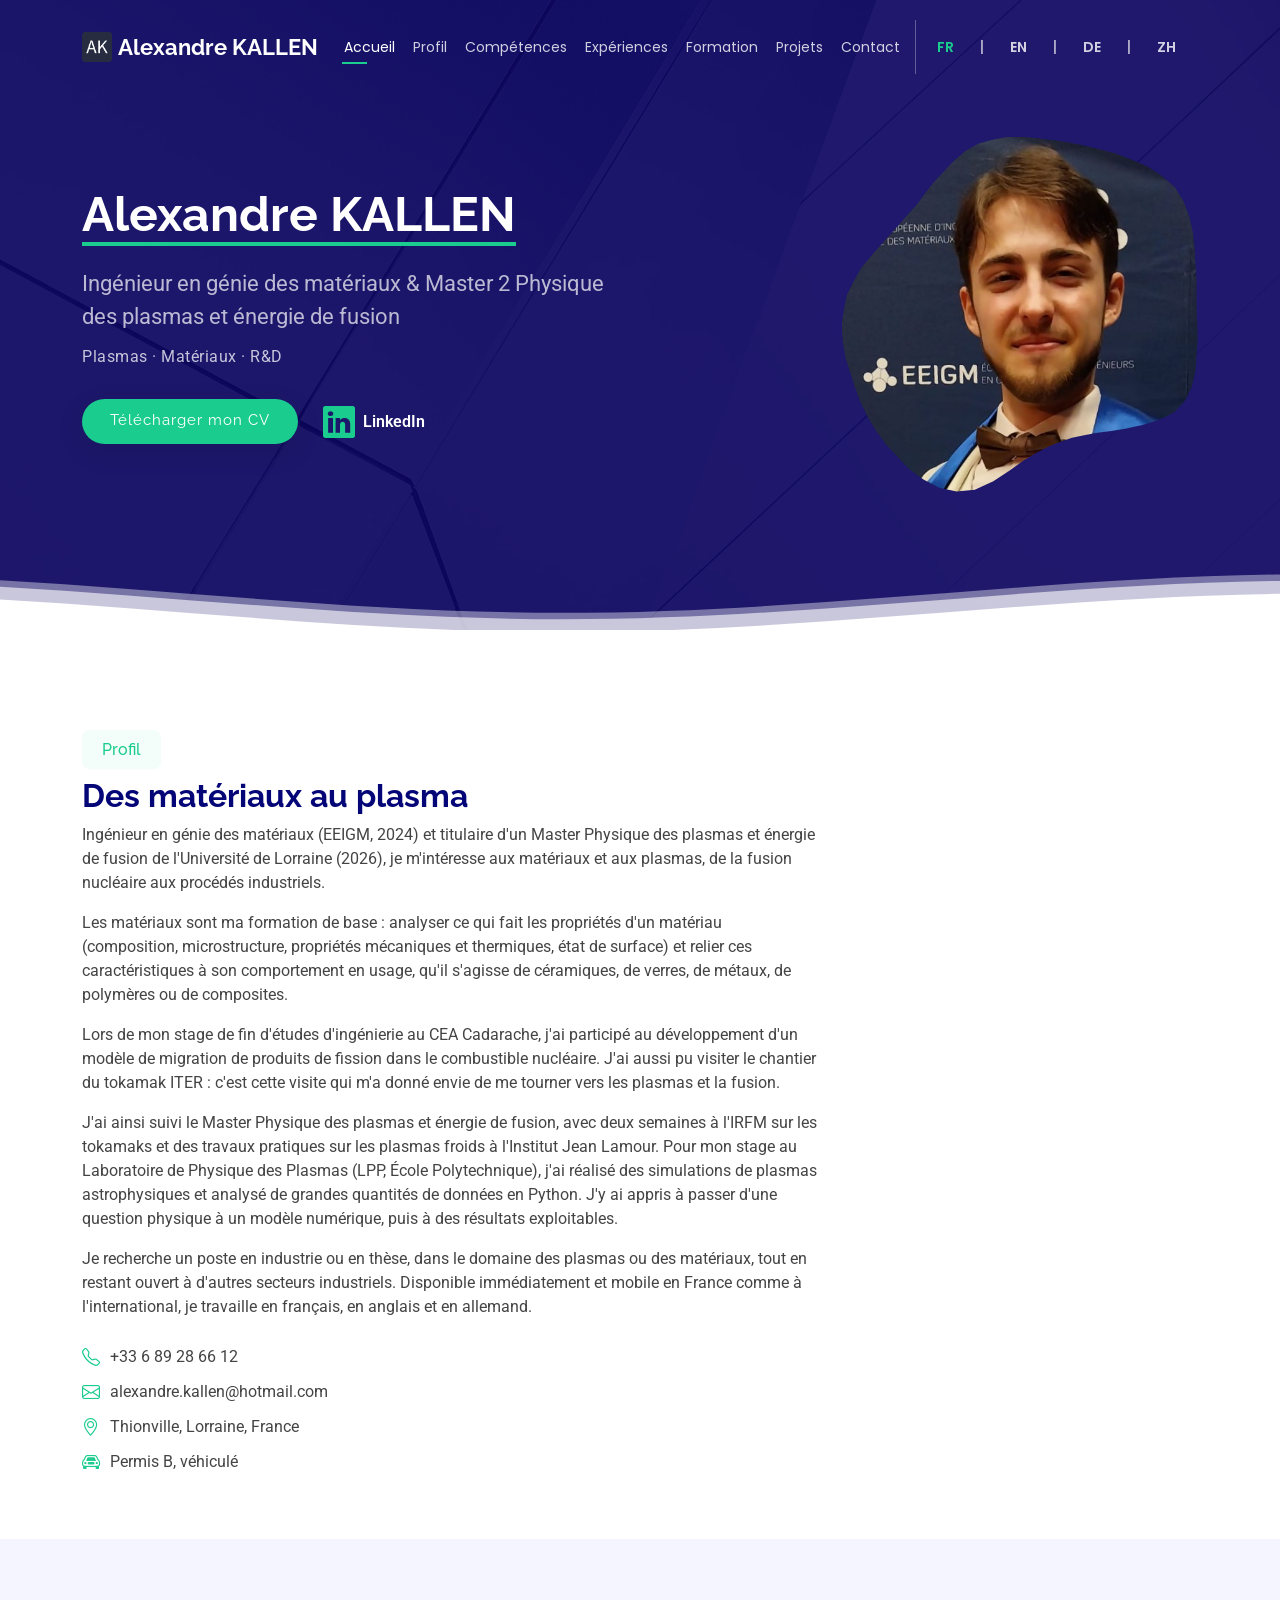
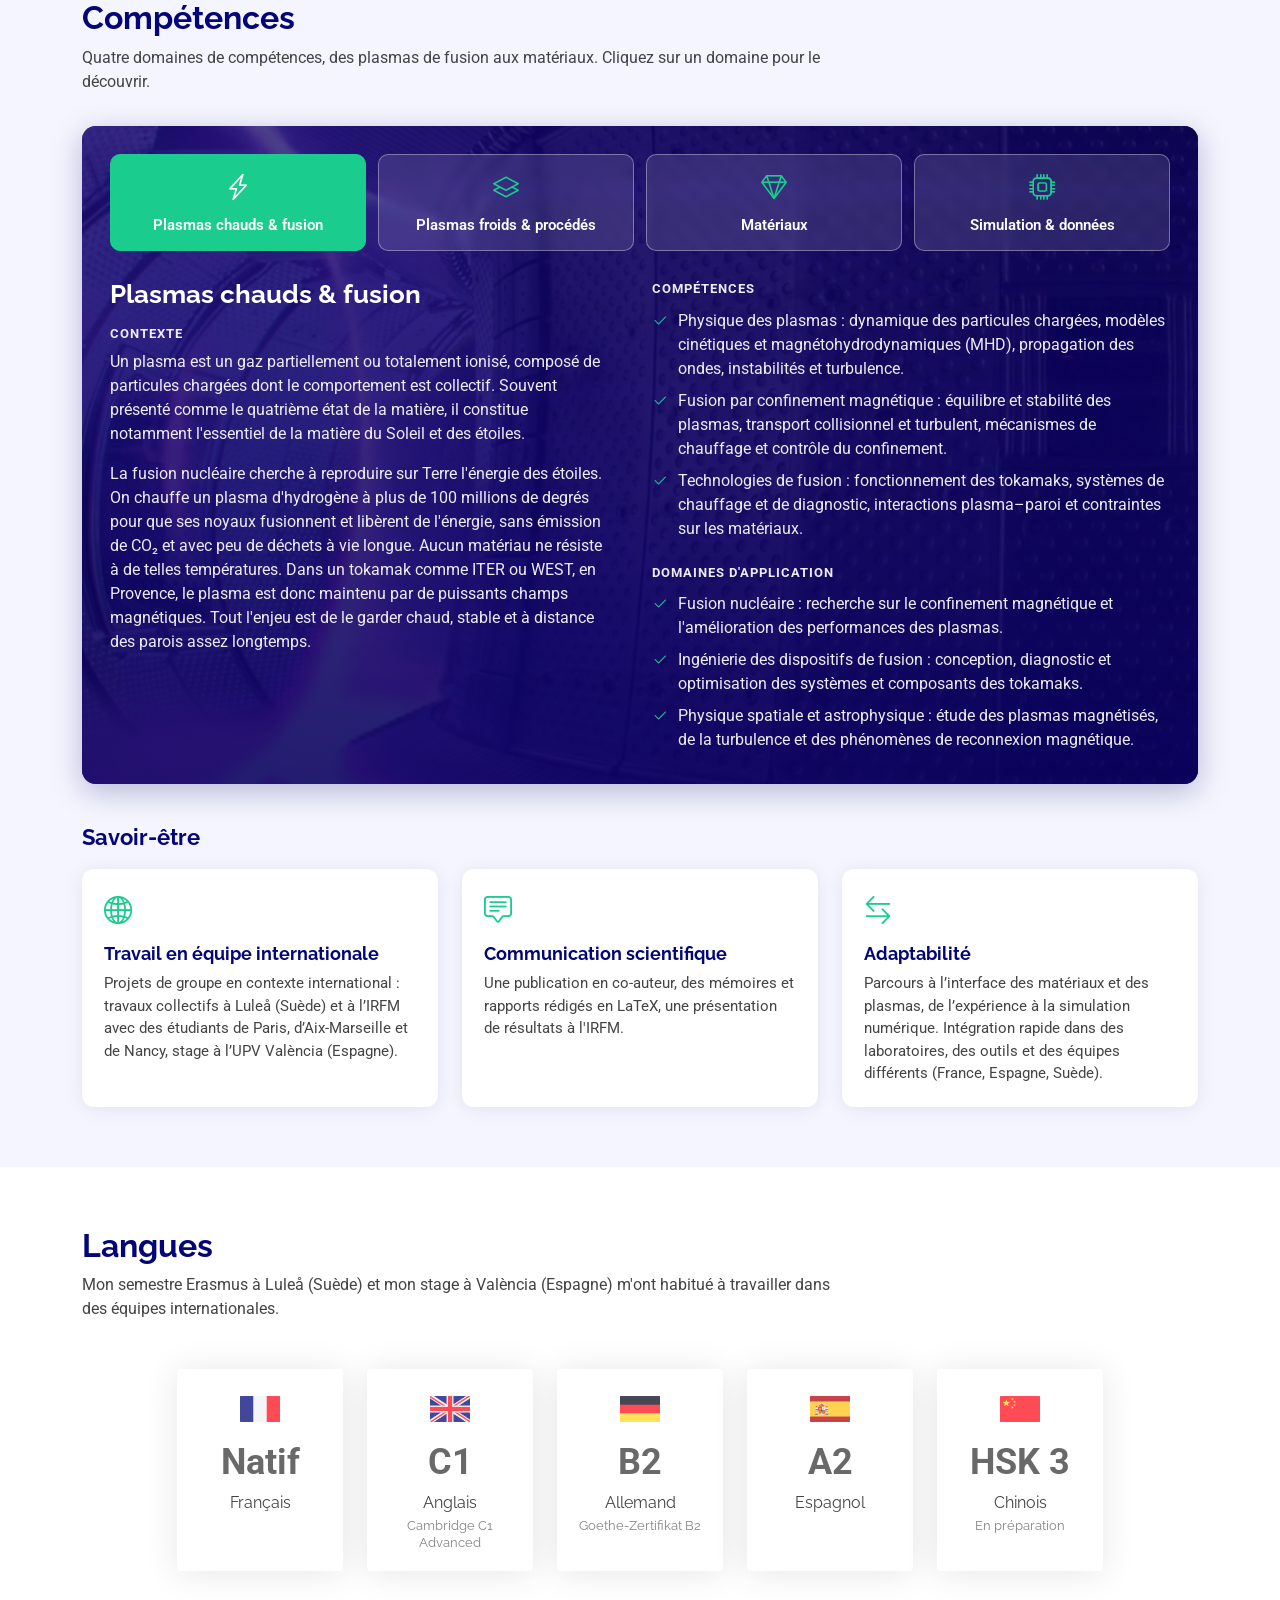
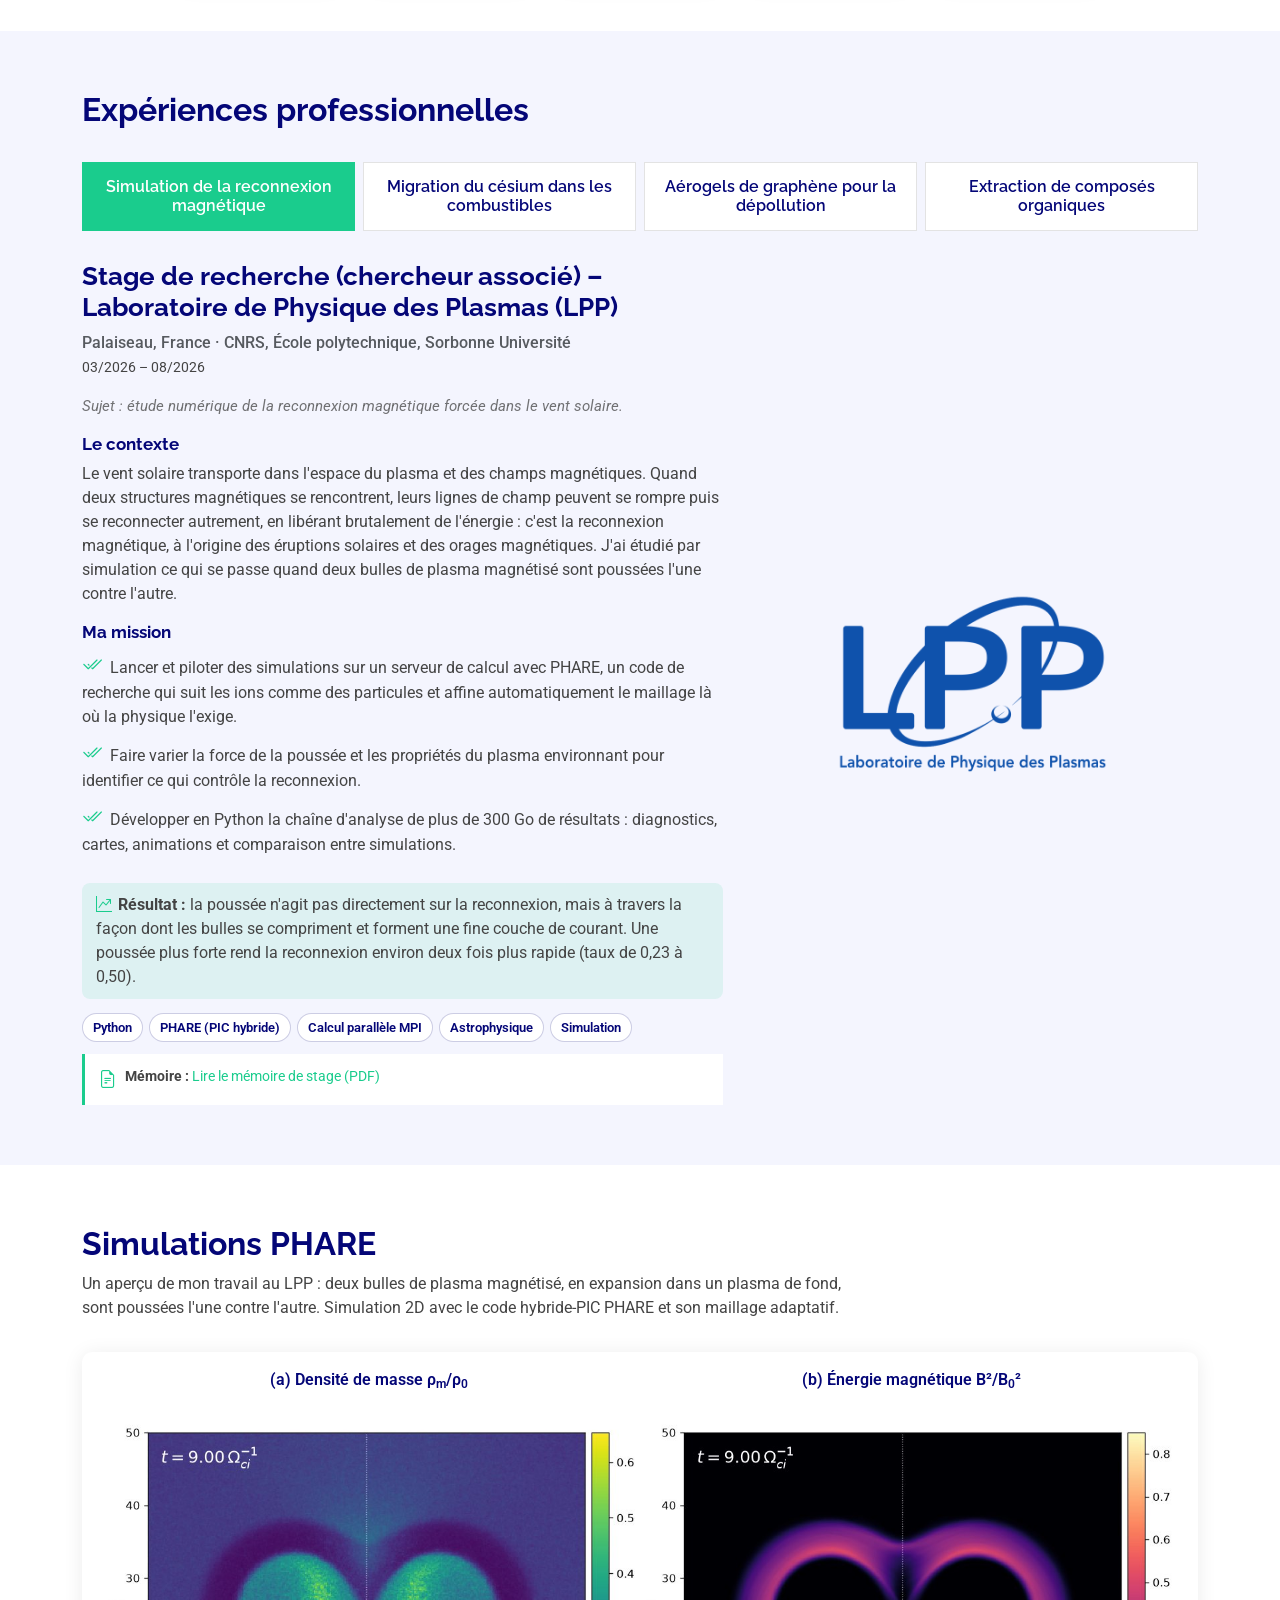
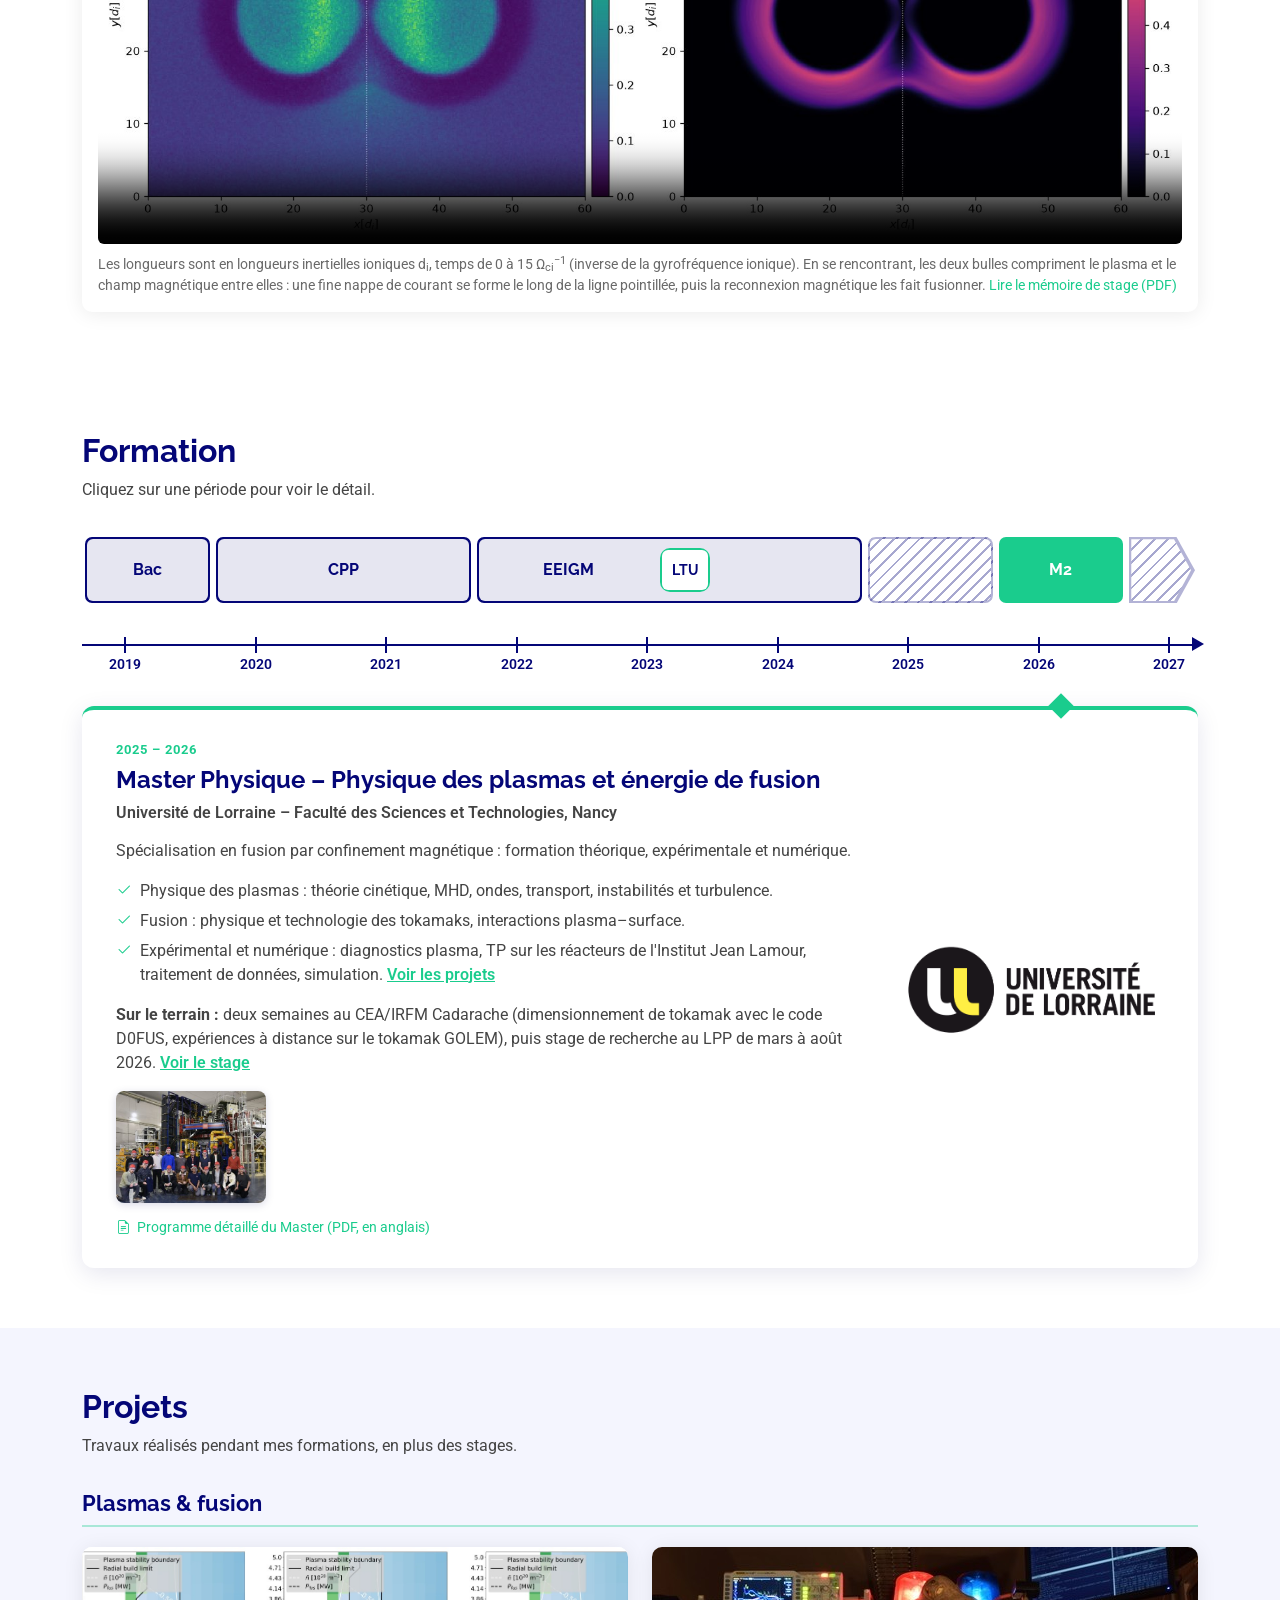
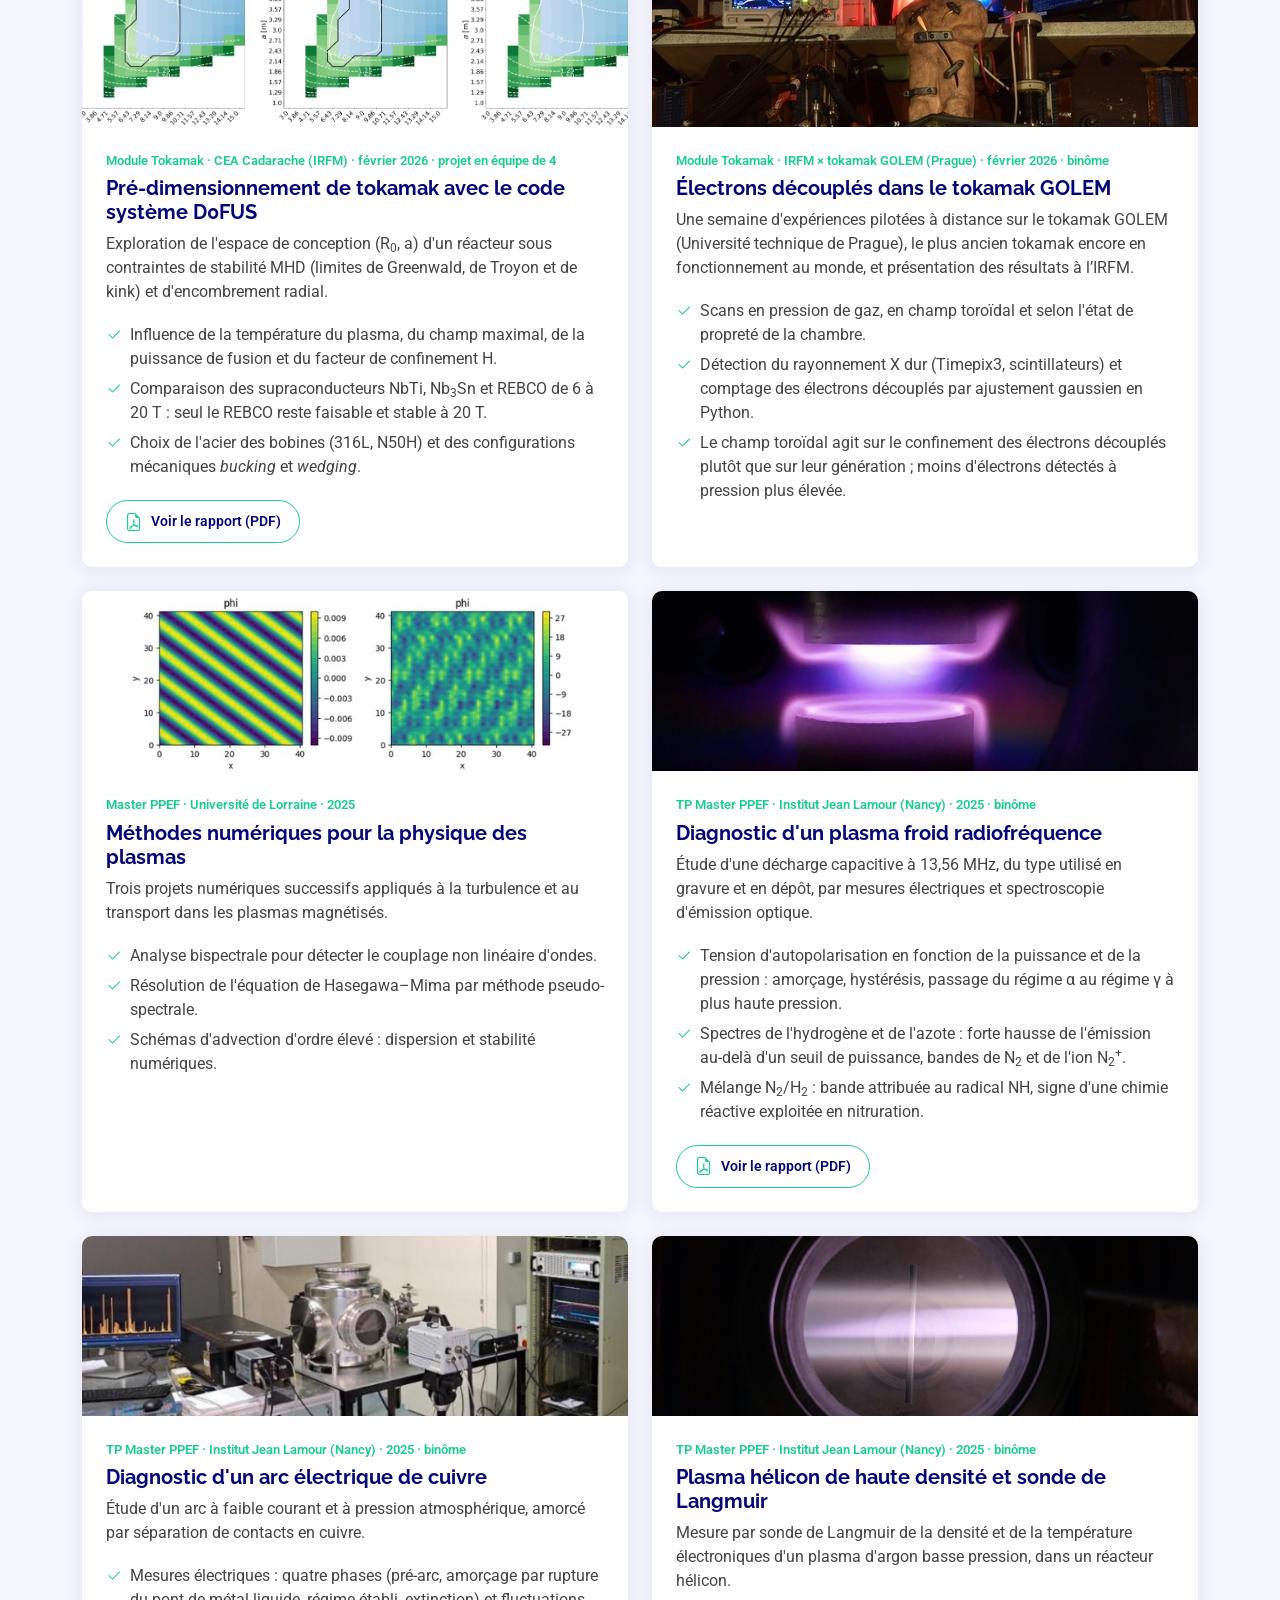
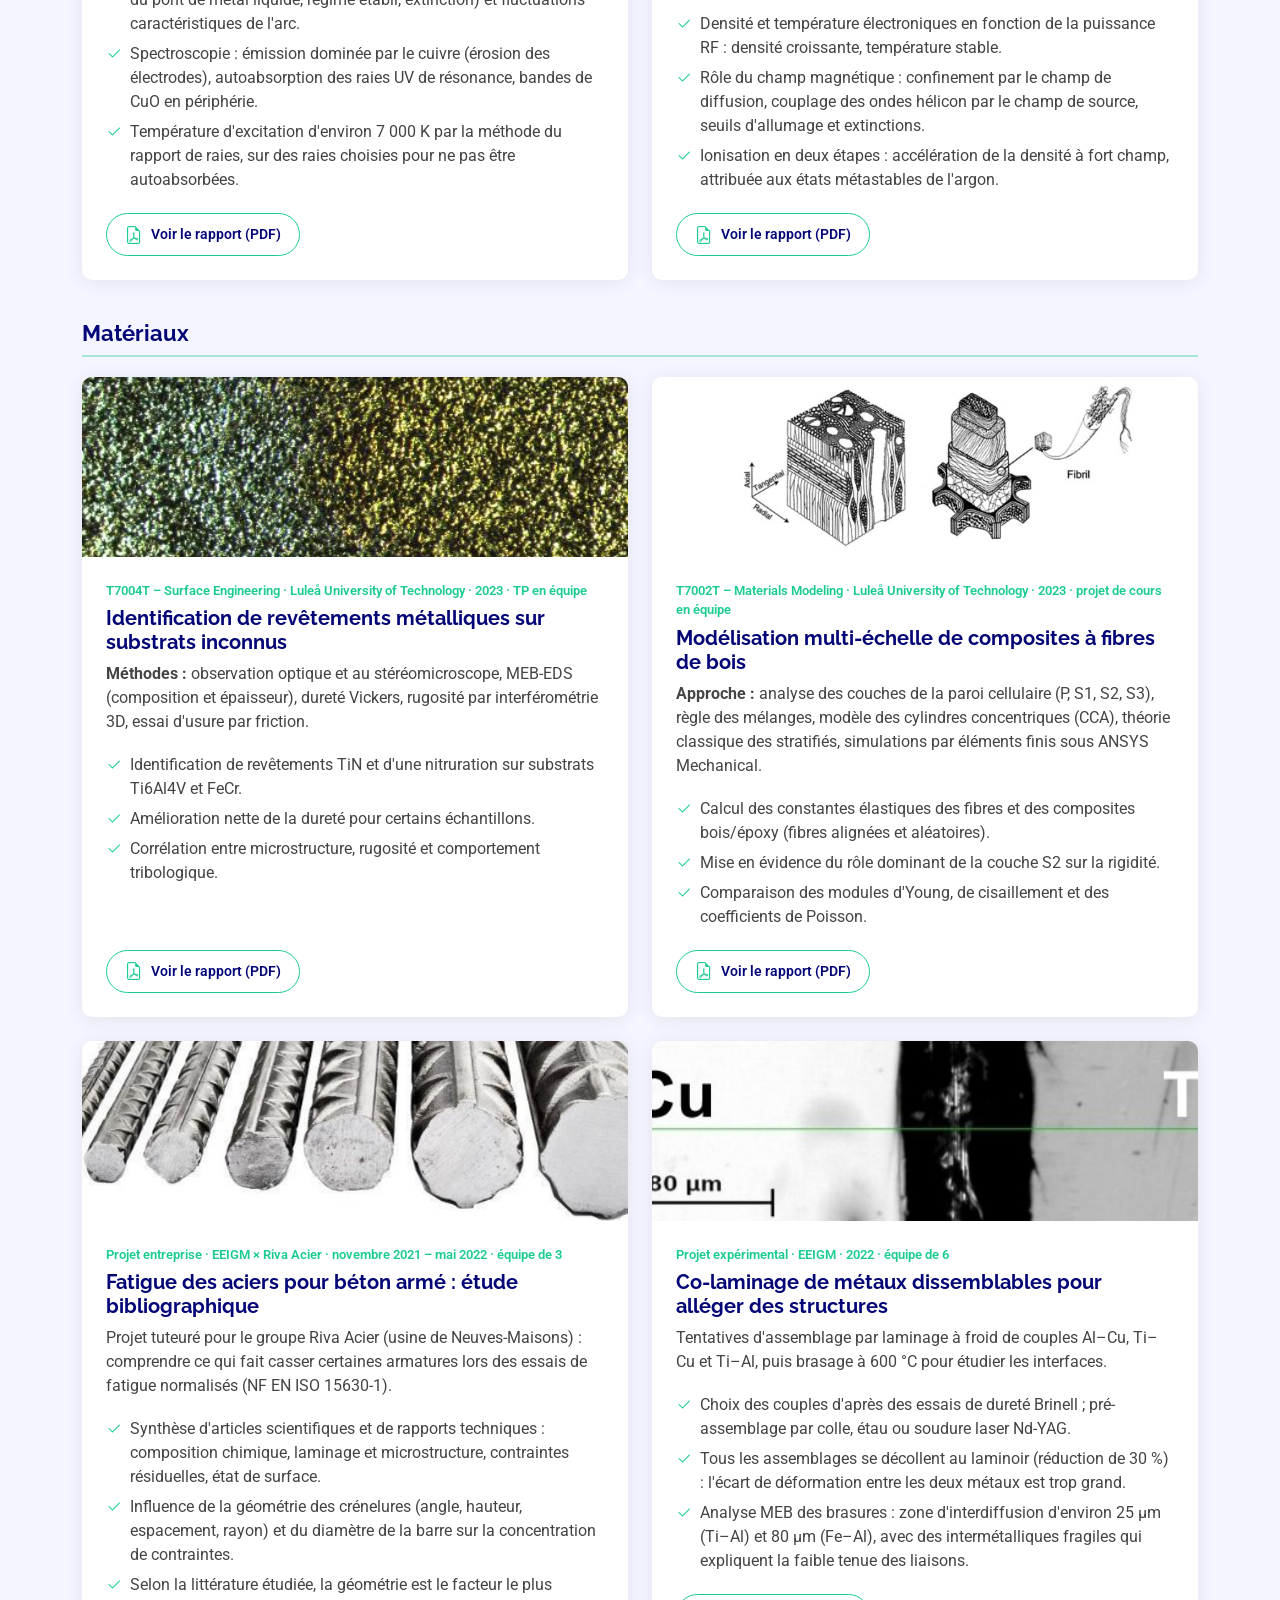
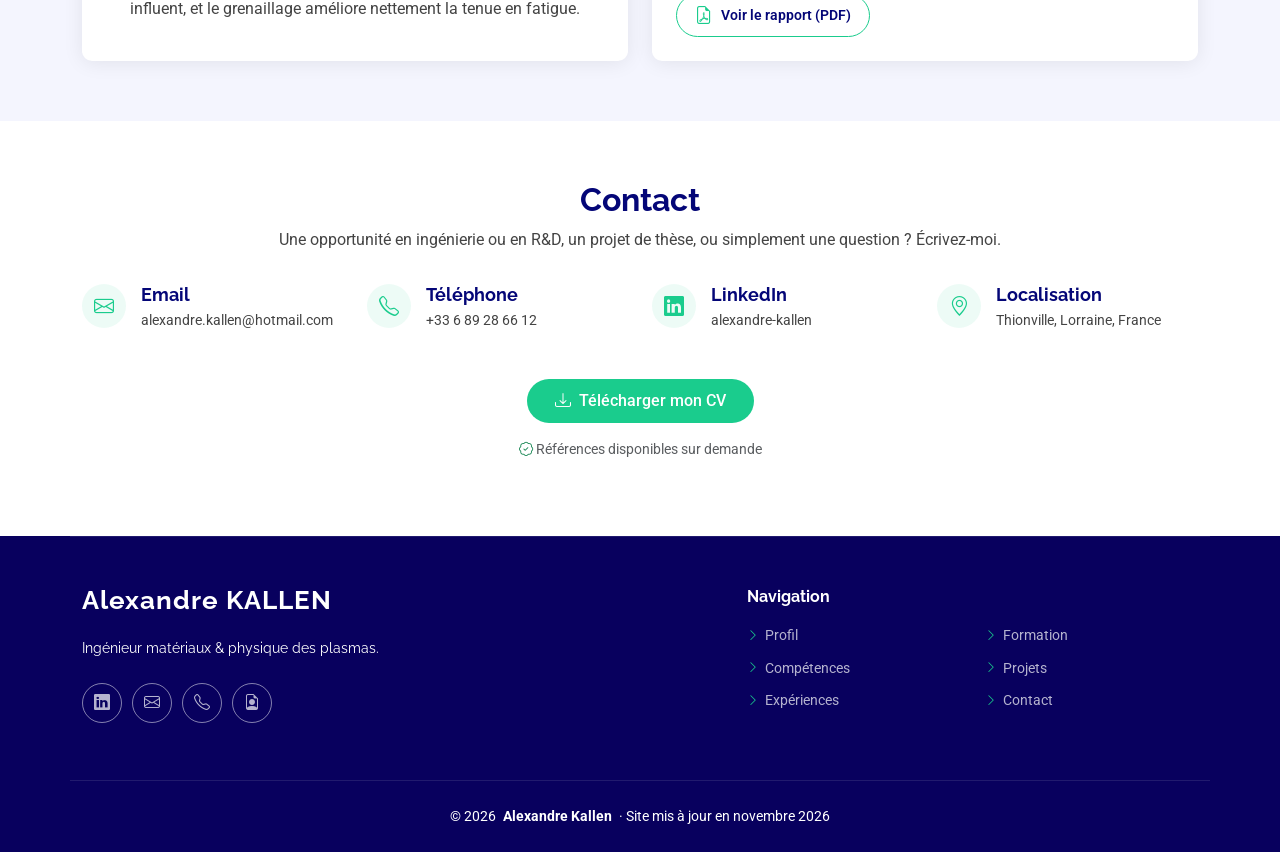
==== commit 58aa39da: "Restore FR index pages" ====
--- a/index.html
+++ b/index.html
@@ -1,5 +1,5 @@
 <!DOCTYPE html>
-<html lang="zh-CN">
+<html lang="fr">
 
 <head>
 
@@ -11,24 +11,23 @@
     "@context": "https://schema.org",
     "@type": "Person",
     "name": "Alexandre Kallen",
-    "url": "https://alexandre-kallen.github.io/zh/",
+    "url": "https://alexandre-kallen.github.io/",
     "image": "https://alexandre-kallen.github.io/assets/img/profil-picture/alexandre-kallen.jpg",
-    "jobTitle": "材料工程师，等离子体物理与聚变能方向硕士",
+    "jobTitle": "Ingénieur en génie des matériaux, Master Physique des plasmas et énergie de fusion",
     "sameAs": ["https://www.linkedin.com/in/alexandre-kallen/"]
   }
   </script>
-
-  <title>Alexandre Kallen – 材料工程师 &amp; 等离子体物理</title>
+  
+  <title>Alexandre Kallen – Ingénieur matériaux &amp; physique des plasmas</title>
 
   <meta name="google-site-verification" content="k6O8KUT2LHrCdM3a5IxVxGklGlJseRZHyY6bxbT-aVY" />
-
-  <meta name="description" content="Alexandre Kallen，材料工程师（EEIGM），洛林大学等离子体物理与聚变能方向硕士毕业生。等离子体、材料、研发。">
-  <meta property="og:title" content="Alexandre Kallen – 材料工程师 & 等离子体物理">
-  <meta property="og:description" content="材料工程师与等离子体物理学者：专注于材料科学与等离子体物理交叉领域的研发方向。">
+  
+  <meta name="description" content="Alexandre Kallen, ingénieur en génie des matériaux (EEIGM) et diplômé du Master Physique des plasmas et énergie de fusion (Université de Lorraine). Plasmas, matériaux, R&amp;D.">
+  <meta property="og:title" content="Alexandre Kallen – Ingénieur matériaux & physique des plasmas">
+  <meta property="og:description" content="Ingénieur matériaux et physicien des plasmas : un profil R&D à l'interface entre science des matériaux et physique des plasmas.">
   <meta property="og:type" content="website">
-  <meta property="og:locale" content="zh_CN">
   <meta property="og:image" content="https://alexandre-kallen.github.io/assets/img/profil-picture/alexandre-kallen.jpg">
-  <link rel="canonical" href="https://alexandre-kallen.github.io/zh/">
+  <link rel="canonical" href="https://alexandre-kallen.github.io/">
   <link rel="alternate" hreflang="fr" href="https://alexandre-kallen.github.io/">
   <link rel="alternate" hreflang="en" href="https://alexandre-kallen.github.io/en/">
   <link rel="alternate" hreflang="de" href="https://alexandre-kallen.github.io/de/">
@@ -36,28 +35,27 @@
   <link rel="alternate" hreflang="x-default" href="https://alexandre-kallen.github.io/">
 
   <!-- Favicons -->
-  <link rel="apple-touch-icon" sizes="180x180" href="../favicon/apple-touch-icon.png">
-  <link rel="icon" type="image/png" sizes="32x32" href="../favicon/favicon-32x32.png">
-  <link rel="icon" type="image/png" sizes="16x16" href="../favicon/favicon-16x16.png">
-  <link rel="manifest" href="../favicon/site.webmanifest">
-
-  <!-- Polices : chargées en différé pour ne pas bloquer l'affichage si Google Fonts est inaccessible (Chine continentale) -->
+  <link rel="apple-touch-icon" sizes="180x180" href="favicon/apple-touch-icon.png">
+  <link rel="icon" type="image/png" sizes="32x32" href="favicon/favicon-32x32.png">
+  <link rel="icon" type="image/png" sizes="16x16" href="favicon/favicon-16x16.png">
+  <link rel="manifest" href="favicon/site.webmanifest">
+
+  <!-- Fonts -->
   <link href="https://fonts.googleapis.com" rel="preconnect">
   <link href="https://fonts.gstatic.com" rel="preconnect" crossorigin>
-  <link href="https://fonts.googleapis.com/css2?family=Roboto:ital,wght@0,300;0,400;0,500;0,700;1,400&family=Poppins:wght@300;400;500;600;700&family=Raleway:wght@400;500;600;700;800&display=swap" rel="stylesheet" media="print" onload="this.media='all'">
-  <noscript><link href="https://fonts.googleapis.com/css2?family=Roboto:ital,wght@0,300;0,400;0,500;0,700;1,400&family=Poppins:wght@300;400;500;600;700&family=Raleway:wght@400;500;600;700;800&display=swap" rel="stylesheet"></noscript>
+  <link href="https://fonts.googleapis.com/css2?family=Roboto:ital,wght@0,300;0,400;0,500;0,700;1,400&family=Poppins:wght@300;400;500;600;700&family=Raleway:wght@400;500;600;700;800&display=swap" rel="stylesheet">
 
   <!-- Vendor CSS Files -->
-  <link href="../assets/vendor/bootstrap/css/bootstrap.min.css" rel="stylesheet">
-  <link href="../assets/vendor/bootstrap-icons/bootstrap-icons.css" rel="stylesheet">
-  <link href="../assets/vendor/aos/aos.css" rel="stylesheet">
-  <link href="../assets/vendor/glightbox/css/glightbox.min.css" rel="stylesheet">
+  <link href="assets/vendor/bootstrap/css/bootstrap.min.css" rel="stylesheet">
+  <link href="assets/vendor/bootstrap-icons/bootstrap-icons.css" rel="stylesheet">
+  <link href="assets/vendor/aos/aos.css" rel="stylesheet">
+  <link href="assets/vendor/glightbox/css/glightbox.min.css" rel="stylesheet">
 
   <!-- Main CSS File -->
-  <link href="../assets/css/main.css" rel="stylesheet">
-  <link href="../assets/css/second.css" rel="stylesheet">
-  <link href="../assets/css/custom.css" rel="stylesheet">
-  <link href="../assets/css/timeline.css" rel="stylesheet">
+  <link href="assets/css/main.css" rel="stylesheet">
+  <link href="assets/css/second.css" rel="stylesheet">
+  <link href="assets/css/custom.css" rel="stylesheet">
+  <link href="assets/css/timeline.css" rel="stylesheet">
 </head>
 
 <body class="index-page">
@@ -66,48 +64,48 @@
     <div class="container-fluid container-xl position-relative d-flex align-items-center justify-content-between">
 
       <a href="#hero" class="logo d-flex align-items-center">
-        <img src="../assets/img/profil-picture/logo-4-bis.png" alt="AK 标志">
+        <img src="assets/img/profil-picture/logo-4-bis.png" alt="Logo AK">
         <span class="sitename">Alexandre KALLEN</span>
       </a>
 
 
-
+      
     <nav id="navmenu" class="navmenu">
       <ul>
-        <li><a href="#hero" class="active">首页</a></li>
-        <li><a href="#about">个人简介</a></li>
-        <li><a href="#competences">专业技能</a></li>
-        <li><a href="#experiences">实习经历</a></li>
-        <li><a href="#formation">教育背景</a></li>
-        <li><a href="#projets">项目经历</a></li>
-        <li><a href="#contact">联系方式</a></li>
+        <li><a href="#hero" class="active">Accueil</a></li>
+        <li><a href="#about">Profil</a></li>
+        <li><a href="#competences">Compétences</a></li>
+        <li><a href="#experiences">Expériences</a></li>
+        <li><a href="#formation">Formation</a></li>
+        <li><a href="#projets">Projets</a></li>
+        <li><a href="#contact">Contact</a></li>
 
         <li class="lang-switch">
           <ul>
             <li class="lang-item lang-fr">
-              <a href="../index.html"
-                hreflang="fr" lang="fr">FR</a>
+              <a href="index.html" class="lang-current"
+                hreflang="fr" lang="fr" aria-current="page">FR</a>
             </li>
 
             <li class="lang-separator" aria-hidden="true">|</li>
 
             <li class="lang-item lang-en">
-              <a href="../en/index.html"
+              <a href="en/index.html"
                 hreflang="en" lang="en">EN</a>
             </li>
 
             <li class="lang-separator" aria-hidden="true">|</li>
 
             <li class="lang-item lang-de">
-              <a href="../de/index.html"
+              <a href="de/index.html"
                 hreflang="de" lang="de">DE</a>
             </li>
 
             <li class="lang-separator" aria-hidden="true">|</li>
 
             <li class="lang-item lang-zh">
-              <a href="index.html" class="lang-current"
-                hreflang="zh-CN" lang="zh-CN" aria-current="page">ZH</a>
+              <a href="zh/index.html"
+                hreflang="zh-CN" lang="zh-CN">ZH</a>
             </li>
           </ul>
         </li>
@@ -125,20 +123,20 @@
 
     <!-- Hero Section -->
     <section id="hero" class="hero section dark-background">
-      <img src="../assets/img/hero-bg-2.jpg" alt="" class="hero-bg">
+      <img src="assets/img/hero-bg-2.jpg" alt="" class="hero-bg">
 
       <div class="container">
         <div class="row gy-4 justify-content-between">
           <div class="col-lg-4 order-lg-last hero-img" data-aos="zoom-out" data-aos-duration="300">
-            <img src="../assets/img/profil-picture/alexandre-kallen.jpg" class="img-fluid" alt="Alexandre Kallen 的肖像照">
+            <img src="assets/img/profil-picture/alexandre-kallen.jpg" class="img-fluid" alt="Portrait d'Alexandre Kallen">
           </div>
 
           <div class="col-lg-6 d-flex flex-column justify-content-center" data-aos="fade-in">
             <h1><span>Alexandre KALLEN</span></h1>
-            <p>材料工程师 &amp; 等离子体物理与聚变能硕士（M2）</p>
-            <p class="hero-tagline">等离子体 · 材料 · 研发</p>
+            <p>Ingénieur en génie des matériaux &amp; Master 2 Physique des plasmas et énergie de fusion</p>
+            <p class="hero-tagline">Plasmas · Matériaux · R&amp;D</p>
             <div class="d-flex flex-wrap">
-              <a href="../assets/cv/CV_Alexandre_Kallen_ZH.pdf" class="btn-get-started" download="CV_Alexandre_Kallen_ZH.pdf">下载我的简历</a>
+              <a href="assets/cv/CV_Alexandre_Kallen_FR.pdf" class="btn-get-started" download="CV_Alexandre_Kallen_FR.pdf">Télécharger mon CV</a>
               <a href="https://www.linkedin.com/in/alexandre-kallen/" target="_blank" rel="noopener" class="btn-watch-video d-flex align-items-center"><i class="bi bi-linkedin"></i><span>LinkedIn</span></a>
             </div>
           </div>
@@ -170,18 +168,18 @@
 
         <div class="row">
           <div class="col-xl-8 content">
-            <h3>个人简介</h3>
-            <h2>从材料到等离子体</h2>
-            <p>我是材料工程师（EEIGM，2024 年毕业），并于 2026 年获得洛林大学（Université de Lorraine）等离子体物理与聚变能源硕士学位。我关注材料与等离子体，从核聚变到工业工艺。</p>
-            <p>材料是我的专业根基：分析决定材料性能的因素（成分、微观组织、力学与热学性能、表面状态），并将这些特征与材料在使用中的表现联系起来，无论是陶瓷、玻璃、金属、聚合物还是复合材料。</p>
-            <p>在法国原子能和替代能源委员会（CEA）卡达拉什中心的工程师毕业实习期间，我参与开发了核燃料中裂变产物迁移的模型。我还参观了 ITER 托卡马克工地：正是这次参观让我萌生了转向等离子体与聚变的想法。</p>
-            <p>于是我攻读了等离子体物理与聚变能源硕士，在 IRFM 学习了两周托卡马克，并在让·拉穆尔研究所（Institut Jean Lamour）完成了低温等离子体实验课。在巴黎综合理工学院的等离子体物理实验室（LPP）实习期间，我对天体等离子体进行了模拟，并用 Python 分析了大量数据。我在那里学会了从物理问题出发，建立数值模型，再得到可用的结果。</p>
-            <p>我正在寻找工业界的职位或博士职位，方向为等离子体或材料，同时对其他工业领域保持开放。可立即入职，在法国和国际上均可流动，工作语言为法语、英语和德语。</p>
+            <h3>Profil</h3>
+            <h2>Des matériaux au plasma</h2>
+            <p>Ingénieur en génie des matériaux (EEIGM, 2024) et titulaire d'un Master Physique des plasmas et énergie de fusion de l'Université de Lorraine (2026), je m'intéresse aux matériaux et aux plasmas, de la fusion nucléaire aux procédés industriels.</p>
+            <p>Les matériaux sont ma formation de base : analyser ce qui fait les propriétés d'un matériau (composition, microstructure, propriétés mécaniques et thermiques, état de surface) et relier ces caractéristiques à son comportement en usage, qu'il s'agisse de céramiques, de verres, de métaux, de polymères ou de composites.</p>
+            <p>Lors de mon stage de fin d'études d'ingénierie au CEA Cadarache, j'ai participé au développement d'un modèle de migration de produits de fission dans le combustible nucléaire. J'ai aussi pu visiter le chantier du tokamak ITER : c'est cette visite qui m'a donné envie de me tourner vers les plasmas et la fusion.</p>
+            <p>J'ai ainsi suivi le Master Physique des plasmas et énergie de fusion, avec deux semaines à l'IRFM sur les tokamaks et des travaux pratiques sur les plasmas froids à l'Institut Jean Lamour. Pour mon stage au Laboratoire de Physique des Plasmas (LPP, École Polytechnique), j'ai réalisé des simulations de plasmas astrophysiques et analysé de grandes quantités de données en Python. J'y ai appris à passer d'une question physique à un modèle numérique, puis à des résultats exploitables.</p>
+            <p>Je recherche un poste en industrie ou en thèse, dans le domaine des plasmas ou des matériaux, tout en restant ouvert à d'autres secteurs industriels. Disponible immédiatement et mobile en France comme à l'international, je travaille en français, en anglais et en allemand.</p>
             <ul class="contact-list">
               <li><i class="bi bi-telephone"></i><a href="tel:+33689286612">+33 6 89 28 66 12</a></li>
               <li><i class="bi bi-envelope"></i><a href="mailto:alexandre.kallen@hotmail.com">alexandre.kallen@hotmail.com</a></li>
-              <li><i class="bi bi-geo-alt"></i><span>法国洛林大区蒂永维尔（Thionville）</span></li>
-              <li><i class="bi bi-car-front"></i><span>持 B 类驾照，自有车辆</span></li>
+              <li><i class="bi bi-geo-alt"></i><span>Thionville, Lorraine, France</span></li>
+              <li><i class="bi bi-car-front"></i><span>Permis B, véhiculé</span></li>
             </ul>
           </div>
 
@@ -196,47 +194,46 @@
     <section id="competences" class="competences section light-background">
       <div class="container">
         <div class="section-heading">
-          <h2>专业技能</h2>
-          <p>四个能力领域，从聚变等离子体到材料。点击某个领域查看详情。</p>
-        </div>
-
-        <!-- 四个领域：点击后切换背景与文字 -->
+          <h2>Compétences</h2>
+          <p>Quatre domaines de compétences, des plasmas de fusion aux matériaux. Cliquez sur un domaine pour le découvrir.</p>
+        </div>
+
+        <!-- Quatre domaines : un clic change le fond et le texte -->
         <div class="profile-explorer" id="profileExplorer" data-aos="fade-up">
           <div class="pe-bg" aria-hidden="true">
-          <div class="pe-bg-layer is-active" style="background-image:url('../assets/img/projets/bg-plasmas.jpg'), linear-gradient(135deg,#0c0091,#08005e);"></div>
-          <div class="pe-bg-layer" style="background-image:url('../assets/img/projets/img_rf.jpg'), linear-gradient(135deg,#0c0091,#08005e);"></div>
-          <div class="pe-bg-layer" style="background-image:url('../assets/img/projets/revetement-nitrure-de-titane-tin.jpg'), linear-gradient(135deg,#0c0091,#08005e);"></div>
-          <div class="pe-bg-layer" style="background-image:url('../assets/img/projets/abaqus.jpg'), linear-gradient(135deg,#0c0091,#08005e);"></div>
+          <div class="pe-bg-layer is-active" style="background-image:url('assets/img/projets/bg-plasmas.jpg'), linear-gradient(135deg,#0c0091,#08005e);"></div>
+          <div class="pe-bg-layer" style="background-image:url('assets/img/projets/img_rf.jpg'), linear-gradient(135deg,#0c0091,#08005e);"></div>
+          <div class="pe-bg-layer" style="background-image:url('assets/img/projets/revetement-nitrure-de-titane-tin.jpg'), linear-gradient(135deg,#0c0091,#08005e);"></div>
+          <div class="pe-bg-layer" style="background-image:url('assets/img/projets/abaqus.jpg'), linear-gradient(135deg,#0c0091,#08005e);"></div>
           </div>
           <div class="pe-overlay"></div>
           <div class="pe-inner">
-            <div class="pe-tabs" role="tablist" aria-label="我的四大技能领域">
-              <button type="button" class="pe-tab is-active" role="tab" id="pe-tab-fusion" aria-controls="pe-fusion" aria-selected="true" data-index="0"><i class="bi bi-lightning-charge"></i><span>高温等离子体与聚变</span></button>
-              <button type="button" class="pe-tab" role="tab" id="pe-tab-froids" aria-controls="pe-froids" aria-selected="false" data-index="1"><i class="bi bi-layers"></i><span>低温等离子体与工艺</span></button>
-              <button type="button" class="pe-tab" role="tab" id="pe-tab-materiaux" aria-controls="pe-materiaux" aria-selected="false" data-index="2"><i class="bi bi-gem"></i><span>材料</span></button>
-              <button type="button" class="pe-tab" role="tab" id="pe-tab-simulation" aria-controls="pe-simulation" aria-selected="false" data-index="3"><i class="bi bi-cpu"></i><span>模拟与数据</span></button>
+            <div class="pe-tabs" role="tablist" aria-label="Mes quatre domaines de compétences">
+              <button type="button" class="pe-tab is-active" role="tab" id="pe-tab-fusion" aria-controls="pe-fusion" aria-selected="true" data-index="0"><i class="bi bi-lightning-charge"></i><span>Plasmas chauds &amp; fusion</span></button>
+              <button type="button" class="pe-tab" role="tab" id="pe-tab-froids" aria-controls="pe-froids" aria-selected="false" data-index="1"><i class="bi bi-layers"></i><span>Plasmas froids &amp; procédés</span></button>
+              <button type="button" class="pe-tab" role="tab" id="pe-tab-materiaux" aria-controls="pe-materiaux" aria-selected="false" data-index="2"><i class="bi bi-gem"></i><span>Matériaux</span></button>
+              <button type="button" class="pe-tab" role="tab" id="pe-tab-simulation" aria-controls="pe-simulation" aria-selected="false" data-index="3"><i class="bi bi-cpu"></i><span>Simulation &amp; données</span></button>
             </div>
             <div class="pe-panels">
               <div class="pe-panel is-active" id="pe-fusion" role="tabpanel" aria-labelledby="pe-tab-fusion">
                 <div class="row gy-4">
                   <div class="col-lg-6">
-                    <h3>高温等离子体与聚变</h3>
-                    <p class="pe-label">背景</p>
-                    <p>等离子体是由带电粒子组成的部分或完全电离的气体，其行为具有集体性。它常被称为物质的第四态，太阳和恒星的绝大部分物质就是等离子体。</p>
-                    <p>核聚变试图在地球上重现恒星的能量：把氢等离子体加热到一亿度以上，使原子核发生聚变并释放能量，不排放二氧化碳（CO₂），长寿命放射性废物也很少。没有任何材料能承受如此高的温度，因此在 ITER、WEST 等托卡马克装置（位于法国普罗旺斯）中，等离子体由强大的磁场约束。关键在于让它足够长时间地保持高温、稳定，并远离器壁。</p>
+                    <h3>Plasmas chauds &amp; fusion</h3>
+                    <p class="pe-label">Contexte</p>
+                    <p>Un plasma est un gaz partiellement ou totalement ionisé, composé de particules chargées dont le comportement est collectif. Souvent présenté comme le quatrième état de la matière, il constitue notamment l'essentiel de la matière du Soleil et des étoiles.</p>
+                    <p>La fusion nucléaire cherche à reproduire sur Terre l'énergie des étoiles. On chauffe un plasma d'hydrogène à plus de 100 millions de degrés pour que ses noyaux fusionnent et libèrent de l'énergie, sans émission de CO₂ et avec peu de déchets à vie longue. Aucun matériau ne résiste à de telles températures. Dans un tokamak comme ITER ou WEST, en Provence, le plasma est donc maintenu par de puissants champs magnétiques. Tout l'enjeu est de le garder chaud, stable et à distance des parois assez longtemps.</p>
                   </div>
                   <div class="col-lg-6">
-                    <p class="pe-label">技能</p>
+                    <p class="pe-label">Compétences</p>
                     <ul>
-                      <li><i class="bi bi-check2"></i> 等离子体物理：带电粒子动力学，动理学模型与磁流体力学（MHD）模型，波的传播，不稳定性与湍流。</li>
-                      <li><i class="bi bi-check2"></i> 磁约束聚变：等离子体的平衡与稳定性，碰撞输运与湍流输运，加热机制与约束控制。</li>
-                      <li><i class="bi bi-check2"></i> 聚变技术：托卡马克的工作原理，加热与诊断系统，等离子体与壁的相互作用及对材料的要求。</li>
-                    </ul>
-                    <p class="pe-label">应用领域</p>
+                      <li><i class="bi bi-check2"></i> Physique des plasmas : dynamique des particules chargées, modèles cinétiques et magnétohydrodynamiques (MHD), propagation des ondes, instabilités et turbulence.</li>
+                      <li><i class="bi bi-check2"></i> Fusion par confinement magnétique : équilibre et stabilité des plasmas, transport collisionnel et turbulent, mécanismes de chauffage et contrôle du confinement.</li>
+                      <li><i class="bi bi-check2"></i> Technologies de fusion : fonctionnement des tokamaks, systèmes de chauffage et de diagnostic, interactions plasma–paroi et contraintes sur les matériaux.</li>
+                    <p class="pe-label">Domaines d'application</p>
                     <ul>
-                      <li><i class="bi bi-check2"></i> 核聚变：磁约束研究与等离子体性能提升。</li>
-                      <li><i class="bi bi-check2"></i> 聚变装置工程：托卡马克系统及部件的设计、诊断与优化。</li>
-                      <li><i class="bi bi-check2"></i> 空间物理与天体物理：磁化等离子体、湍流与磁重联现象研究。</li>
+                      <li><i class="bi bi-check2"></i> Fusion nucléaire : recherche sur le confinement magnétique et l'amélioration des performances des plasmas.</li>
+                      <li><i class="bi bi-check2"></i> Ingénierie des dispositifs de fusion : conception, diagnostic et optimisation des systèmes et composants des tokamaks.</li>
+                      <li><i class="bi bi-check2"></i> Physique spatiale et astrophysique : étude des plasmas magnétisés, de la turbulence et des phénomènes de reconnexion magnétique.</li>
                     </ul>
                   </div>
                 </div>
@@ -244,25 +241,25 @@
               <div class="pe-panel" id="pe-froids" role="tabpanel" aria-labelledby="pe-tab-froids" hidden>
                 <div class="row gy-4">
                   <div class="col-lg-6">
-                    <h3>低温等离子体与工艺</h3>
-                    <p class="pe-label">背景</p>
-                    <p>与用于聚变的等离子体不同，低温等离子体通常处于热力学非平衡状态：电子能量很高，而气体温度要低得多，有时接近室温。它们可以在低气压或大气压下产生，通常通过放电实现。</p>
-                    <p>其高反应活性可用于刻蚀、沉积薄膜或改变表面性质，而被处理材料的升温往往有限。这些工艺广泛应用于微电子和工业表面处理。</p>
+                    <h3>Plasmas froids &amp; procédés</h3>
+                    <p class="pe-label">Contexte</p>
+                    <p>Contrairement aux plasmas utilisés pour la fusion, les plasmas froids sont généralement hors équilibre thermique : leurs électrons sont très énergétiques, tandis que le gaz reste beaucoup moins chaud, parfois proche de la température ambiante. Ils peuvent être produits à basse pression ou à pression atmosphérique, notamment par des décharges électriques.</p>
+                    <p>Leur forte réactivité permet de graver, de déposer des couches minces ou de modifier les propriétés d'une surface, souvent avec un échauffement limité du matériau traité. Ces procédés sont largement utilisés en microélectronique et dans les traitements de surface industriels.</p>
                   </div>
                   <div class="col-lg-6">
-                    <p class="pe-label">技能</p>
+                    <p class="pe-label">Compétences</p>
                     <ul>
-                      <li><i class="bi bi-check2"></i> 放电物理：直流、射频与微波放电的原理，等离子体鞘层的行为。</li>
-                      <li><i class="bi bi-check2"></i> 实验诊断：在不同等离子体源的实验课中使用朗缪尔（Langmuir）探针和光学发射光谱（OES）。</li>
-                      <li><i class="bi bi-check2"></i> 等离子体与表面的相互作用：了解溅射、沉积与侵蚀机制。</li>
-                      <li><i class="bi bi-check2"></i> 课程中学习的工艺：PECVD、磁控溅射与等离子体刻蚀。</li>
+                      <li><i class="bi bi-check2"></i> Physique des décharges : principes des décharges continues, radiofréquence et micro-ondes, comportement des gaines plasma.</li>
+                      <li><i class="bi bi-check2"></i> Diagnostics expérimentaux : utilisation de sondes de Langmuir et spectroscopie d'émission optique en travaux pratiques sur différentes sources plasma.</li>
+                      <li><i class="bi bi-check2"></i> Interactions plasma–surface : connaissances des mécanismes de pulvérisation, dépôt et érosion.</li>
+                      <li><i class="bi bi-check2"></i> Procédés étudiés en cours : PECVD, pulvérisation magnétron et gravure plasma.</li>
                     </ul>
-                    <p class="pe-label">应用领域</p>
+                    <p class="pe-label">Domaines d'application</p>
                     <ul>
-                      <li><i class="bi bi-check2"></i> 微电子与半导体：薄膜刻蚀与沉积。</li>
-                      <li><i class="bi bi-check2"></i> 功能涂层：耐磨硬质涂层、光学涂层或防护涂层。</li>
-                      <li><i class="bi bi-check2"></i> 表面处理：氮化、清洗，以及粘接或喷涂前的表面活化。</li>
-                      <li><i class="bi bi-check2"></i> 健康与环境：灭菌、气体处理。</li>
+                      <li><i class="bi bi-check2"></i> Microélectronique et semi-conducteurs : gravure et dépôt de couches minces.</li>
+                      <li><i class="bi bi-check2"></i> Revêtements fonctionnels : couches dures anti-usure, optiques ou protectrices.</li>
+                      <li><i class="bi bi-check2"></i> Traitement de surface : nitruration, nettoyage, activation avant collage ou peinture.</li>
+                      <li><i class="bi bi-check2"></i> Santé et environnement : stérilisation, traitement des gaz.</li>
                     </ul>
                   </div>
                 </div>
@@ -270,24 +267,25 @@
               <div class="pe-panel" id="pe-materiaux" role="tabpanel" aria-labelledby="pe-tab-materiaux" hidden>
                 <div class="row gy-4">
                   <div class="col-lg-6">
-                    <h3>材料科学</h3>
-                    <p class="pe-label">背景</p>
-                    <p>为什么玻璃会碎裂而金属会变形？为什么有些钢比其他钢更耐腐蚀？答案取决于材料的成分、内部结构以及使用条件等因素。</p>
-                    <p>材料科学试图理解这些关系，以便根据用途选择、设计或改进材料，从飞机到食品包装都是如此。它依赖于在不同尺度上观察物质、测量其性能（强度、硬度、磨损、腐蚀、耐热性）并研究制造工艺，目标是提升产品的性能、可靠性和使用寿命。这是我的工程师专业背景，也是我整个经历的基础。</p>
+                    <h3>Science des matériaux</h3>
+                    <p class="pe-label">Contexte</p>
+                    <p>Pourquoi un verre se brise-t-il alors qu'un métal se déforme ? Pourquoi certains aciers résistent-ils mieux à la corrosion que d'autres ? La réponse dépend notamment de la composition, de la structure interne du matériau et de ses conditions d'utilisation.</p>
+                    <p>La science des matériaux cherche à comprendre ces relations pour choisir, concevoir ou améliorer les matériaux selon leurs usages, de l'avion à l'emballage alimentaire. Elle repose sur l'observation de la matière à différentes échelles, la mesure de ses propriétés (résistance, dureté, usure, corrosion, tenue à la chaleur) et l'étude des procédés de fabrication. L'objectif est d'améliorer les performances, la fiabilité et la durée de vie des produits. C'est ma formation d'ingénieur, et le socle de tout mon parcours.</p>
                   </div>
                   <div class="col-lg-6">
-                    <p class="pe-label">技能</p>
+                    <p class="pe-label">Compétences</p>
                     <ul>
-                      <li><i class="bi bi-check2"></i> 材料科学与材料行为：成分、显微组织与力学、热学、化学性能之间的关系，相变与劣化机制。</li>
-                      <li><i class="bi bi-check2"></i> 材料表征：显微组织分析，物相与成分鉴定，力学、热学与表面性能测量。</li>
-                      <li><i class="bi bi-check2"></i> 制备与工艺：理解制造方法、热处理及其对材料性能的影响。</li>
+                      <li><i class="bi bi-check2"></i> Science et comportement des matériaux : relations entre composition, microstructure, propriétés mécaniques, thermiques et chimiques, transformations de phases et mécanismes de dégradation.</li>
+                      <li><i class="bi bi-check2"></i> Caractérisation des matériaux : analyse des microstructures, identification des phases et de la composition, mesure des propriétés mécaniques, thermiques et de surface.</li>
+                      <li><i class="bi bi-check2"></i> Élaboration et procédés : compréhension des méthodes de fabrication, des traitements thermiques et de leur influence sur les propriétés des matériaux.</li>
                     </ul>
-                    <p class="pe-label">应用领域</p>
+                    </ul>
+                    <p class="pe-label">Domaines d'application</p>
                     <ul>
-                      <li><i class="bi bi-check2"></i> 能源与核能：承受极端条件的材料。</li>
-                      <li><i class="bi bi-check2"></i> 交通与航空：合金、复合材料与工程涂层。</li>
-                      <li><i class="bi bi-check2"></i> 工业：材料开发、工艺优化与质量控制。</li>
-                      <li><i class="bi bi-check2"></i> 环境与包装：多孔材料、聚合物与水处理。</li>
+                      <li><i class="bi bi-check2"></i> Énergie et nucléaire : matériaux soumis à des conditions extrêmes.</li>
+                      <li><i class="bi bi-check2"></i> Transport et aéronautique : alliages, composites et revêtements techniques.</li>
+                      <li><i class="bi bi-check2"></i> Industrie : développement de matériaux, optimisation des procédés et contrôle qualité.</li>
+                      <li><i class="bi bi-check2"></i> Environnement et emballage : matériaux poreux, polymères et traitement de l'eau.</li>
                     </ul>
                   </div>
                 </div>
@@ -295,25 +293,25 @@
               <div class="pe-panel" id="pe-simulation" role="tabpanel" aria-labelledby="pe-tab-simulation" hidden>
                 <div class="row gy-4">
                   <div class="col-lg-6">
-                    <h3>模拟与数据</h3>
-                    <p class="pe-label">背景</p>
-                    <p>当实验太昂贵、太快、太危险，或根本无法进行时（比如反应堆堆芯，或太阳与地球之间的空间），人们就在计算机中重现它：把物理转化为方程，再用数值方法求解。</p>
-                    <p>模拟往往产生海量结果，需要进行筛选、可视化，并从中得出少数可靠的结论。这种“先建模、再分析”的双重工作，正是我在最近两次实习中所做的。</p>
-                    <p>在工程领域，同样的方法用于零件设计：先用计算机辅助设计（CAD）绘制零件，再在制造前用有限元方法计算其强度。</p>
+                    <h3>Simulation &amp; données</h3>
+                    <p class="pe-label">Contexte</p>
+                    <p>Quand une expérience est trop coûteuse, trop rapide, trop dangereuse ou tout simplement inaccessible, comme le cœur d'un réacteur ou l'espace entre le Soleil et la Terre, on la reproduit dans un ordinateur : on traduit la physique en équations, puis on les résout numériquement.</p>
+                    <p>Une simulation produit souvent d'énormes quantités de résultats. Il faut ensuite savoir les trier, les visualiser et en tirer quelques conclusions fiables. C'est ce double travail, modéliser puis analyser, que j'ai pratiqué lors de mes deux derniers stages.</p>
+                    <p>En ingénierie, la même démarche sert à concevoir des pièces : on les dessine en conception assistée par ordinateur (CAO), puis on calcule leur résistance par la méthode des éléments finis avant de les fabriquer.</p>
                   </div>
                   <div class="col-lg-6">
-                    <p class="pe-label">技能</p>
+                    <p class="pe-label">Compétences</p>
                     <ul>
-                      <li><i class="bi bi-check2"></i> 数值建模与模拟：开发并运用物理模型研究复杂现象，尤其是等离子体与材料领域。</li>
-                      <li><i class="bi bi-check2"></i> 数值方法：方程求解，计算稳定性与精度研究，模拟与参数研究。</li>
-                      <li><i class="bi bi-check2"></i> 编程与数据分析：用 Python 处理、自动化并可视化科学数据，分析并解读结果。</li>
-                      <li><i class="bi bi-check2"></i> 科学计算工具：使用模拟程序、Linux 环境，处理大规模数据并进行并行计算。</li>
+                      <li><i class="bi bi-check2"></i> Modélisation et simulation numérique : développement et exploitation de modèles physiques pour étudier des phénomènes complexes, notamment dans les plasmas et les matériaux.</li>
+                      <li><i class="bi bi-check2"></i> Méthodes numériques : résolution d'équations, étude de la stabilité et de la précision des calculs, simulations et études paramétriques.</li>
+                      <li><i class="bi bi-check2"></i> Programmation et analyse de données : traitement, automatisation et visualisation de données scientifiques avec Python, analyse et interprétation des résultats.</li>
+                      <li><i class="bi bi-check2"></i> Outils de calcul scientifique : utilisation de codes de simulation, environnements Linux, gestion de grands volumes de données et calcul parallèle.</li>
                     </ul>
-                    <p class="pe-label">应用领域</p>
+                    <p class="pe-label">Domaines d'application</p>
                     <ul>
-                      <li><i class="bi bi-check2"></i> 科学研究：复杂现象建模、数值模拟与实验结果分析。</li>
-                      <li><i class="bi bi-check2"></i> 工程与工业研发：产品与工艺的设计优化，减少实验次数。</li>
-                      <li><i class="bi bi-check2"></i> 数据分析：处理大规模数据，自动化分析，辅助决策。</li>
+                      <li><i class="bi bi-check2"></i> Recherche scientifique : modélisation de phénomènes complexes, simulation numérique et exploitation de résultats expérimentaux.</li>
+                      <li><i class="bi bi-check2"></i> Ingénierie et R&D industrielle : conception, optimisation de produits et de procédés, réduction des essais expérimentaux.</li>
+                      <li><i class="bi bi-check2"></i> Analyse de données : traitement de grands volumes de données, automatisation des analyses et aide à la décision.</li>
                     </ul>
                   </div>
                 </div>
@@ -322,27 +320,27 @@
           </div>
         </div>
 
-        <h3 class="soft-title">软技能</h3>
+        <h3 class="soft-title">Savoir-être</h3>
         <div class="row gy-4">
           <div class="col-md-4">
             <div class="soft-card">
               <i class="bi bi-globe2"></i>
-              <h4>国际化团队合作</h4>
-              <p>国际环境下的团队项目：在吕勒奥（瑞典）和 IRFM 与来自巴黎、艾克斯-马赛和南锡的学生共同完成项目，并在西班牙瓦伦西亚理工大学（UPV）实习。</p>
+              <h4>Travail en équipe internationale</h4>
+              <p>Projets de groupe en contexte international : travaux collectifs à Luleå (Suède) et à l’IRFM avec des étudiants de Paris, d’Aix-Marseille et de Nancy, stage à l’UPV València (Espagne).</p>
             </div>
           </div>
           <div class="col-md-4">
             <div class="soft-card">
               <i class="bi bi-chat-square-text"></i>
-              <h4>科学交流</h4>
-              <p>合著发表论文 1 篇，用 LaTeX 撰写论文与报告，并在 IRFM 做过成果汇报。</p>
+              <h4>Communication scientifique</h4>
+              <p>Une publication en co-auteur, des mémoires et rapports rédigés en LaTeX, une présentation de résultats à l'IRFM.</p>
             </div>
           </div>
           <div class="col-md-4">
             <div class="soft-card">
               <i class="bi bi-arrow-left-right"></i>
-              <h4>适应能力</h4>
-              <p>背景横跨材料与等离子体，从实验到数值模拟。能迅速融入不同的实验室、工具与团队（法国、西班牙、瑞典）。</p>
+              <h4>Adaptabilité</h4>
+              <p>Parcours à l’interface des matériaux et des plasmas, de l’expérience à la simulation numérique. Intégration rapide dans des laboratoires, des outils et des équipes différents (France, Espagne, Suède).</p>
             </div>
           </div>
         </div>
@@ -353,49 +351,49 @@
     <section id="langues" class="stats section">
       <div class="container" data-aos="fade-up" data-aos-delay="100">
         <div class="section-heading">
-          <h2>语言能力</h2>
-          <p>在瑞典吕勒奥的伊拉斯谟交换学期和在西班牙瓦伦西亚的实习，让我习惯了在国际化团队中工作。</p>
+          <h2>Langues</h2>
+          <p>Mon semestre Erasmus à Luleå (Suède) et mon stage à València (Espagne) m'ont habitué à travailler dans des équipes internationales.</p>
         </div>
 
         <div class="row gy-4 justify-content-center">
 
           <div class="col-6 col-md-4 col-lg-2 d-flex flex-column align-items-center">
             <div class="stats-item">
-              <img src="../assets/img/flags/french-flag.png" alt="" class="flag">
-              <span>母语</span>
-              <p>法语</p>
+              <img src="assets/img/flags/french-flag.png" alt="" class="flag">
+              <span>Natif</span>
+              <p>Français</p>
             </div>
           </div>
 
           <div class="col-6 col-md-4 col-lg-2 d-flex flex-column align-items-center">
             <div class="stats-item">
-              <img src="../assets/img/flags/english-flag.png" alt="" class="flag">
+              <img src="assets/img/flags/english-flag.png" alt="" class="flag">
               <span>C1</span>
-              <p>英语<br><small>剑桥 C1 Advanced 证书</small></p>
+              <p>Anglais<br><small>Cambridge C1 Advanced</small></p>
             </div>
           </div>
 
           <div class="col-6 col-md-4 col-lg-2 d-flex flex-column align-items-center">
             <div class="stats-item">
-              <img src="../assets/img/flags/german-flag.png" alt="" class="flag">
+              <img src="assets/img/flags/german-flag.png" alt="" class="flag">
               <span>B2</span>
-              <p>德语<br><small>歌德学院证书 B2</small></p>
+              <p>Allemand<br><small>Goethe-Zertifikat B2</small></p>
             </div>
           </div>
 
           <div class="col-6 col-md-4 col-lg-2 d-flex flex-column align-items-center">
             <div class="stats-item">
-              <img src="../assets/img/flags/spanish-flag.png" alt="" class="flag">
+              <img src="assets/img/flags/spanish-flag.png" alt="" class="flag">
               <span>A2</span>
-              <p>西班牙语</p>
+              <p>Espagnol</p>
             </div>
           </div>
 
           <div class="col-6 col-md-4 col-lg-2 d-flex flex-column align-items-center">
             <div class="stats-item">
-              <img src="../assets/img/flags/chinese-flag.png" alt="" class="flag">
+              <img src="assets/img/flags/chinese-flag.png" alt="" class="flag">
               <span class="small-level">HSK 3</span>
-              <p>汉语<br><small>备考中</small></p>
+              <p>Chinois<br><small>En préparation</small></p>
             </div>
           </div>
 
@@ -408,28 +406,28 @@
 
       <div class="container">
         <div class="section-heading">
-          <h2>实习经历</h2>
+          <h2>Expériences professionnelles</h2>
         </div>
 
         <ul class="nav nav-tabs row d-flex g-2" data-aos="fade-up" data-aos-delay="100">
           <li class="nav-item col-6 col-lg-3">
             <a class="nav-link active show" data-bs-toggle="tab" data-bs-target="#exp-lpp">
-              <h4><span class="d-none d-lg-inline">强迫磁重联的模拟</span><span class="d-lg-none">LPP · 2026</span></h4>
+              <h4><span class="d-none d-lg-inline">Simulation de la reconnexion magnétique</span><span class="d-lg-none">LPP · 2026</span></h4>
             </a>
           </li>
           <li class="nav-item col-6 col-lg-3">
             <a class="nav-link" data-bs-toggle="tab" data-bs-target="#exp-cea">
-              <h4><span class="d-none d-lg-inline">核燃料中的铯迁移</span><span class="d-lg-none">CEA · 2024</span></h4>
+              <h4><span class="d-none d-lg-inline">Migration du césium dans les combustibles</span><span class="d-lg-none">CEA · 2024</span></h4>
             </a>
           </li>
           <li class="nav-item col-6 col-lg-3">
             <a class="nav-link" data-bs-toggle="tab" data-bs-target="#exp-upv">
-              <h4><span class="d-none d-lg-inline">用于水体净化的石墨烯气凝胶</span><span class="d-lg-none">UPV · 2023</span></h4>
+              <h4><span class="d-none d-lg-inline">Aérogels de graphène pour la dépollution</span><span class="d-lg-none">UPV · 2023</span></h4>
             </a>
           </li>
           <li class="nav-item col-6 col-lg-3">
             <a class="nav-link" data-bs-toggle="tab" data-bs-target="#exp-ceratizit">
-              <h4><span class="d-none d-lg-inline">有机成分的提取</span><span class="d-lg-none">CERATIZIT · 2021</span></h4>
+              <h4><span class="d-none d-lg-inline">Extraction de composés organiques</span><span class="d-lg-none">CERATIZIT · 2021</span></h4>
             </a>
           </li>
         </ul>
@@ -439,25 +437,25 @@
           <div class="tab-pane fade active show" id="exp-lpp">
             <div class="row gy-4">
               <div class="col-lg-7 order-2 order-lg-1">
-                <h3>科研实习生 – 等离子体物理实验室（Laboratoire de Physique des Plasmas，LPP）</h3>
-                <span class="text-muted h6">法国帕莱索（Palaiseau）· CNRS、巴黎综合理工学院（École polytechnique）、索邦大学（Sorbonne Université）</span>
-                <p><small>2026.03 – 2026.08</small></p>
-                <p class="exp-subject">课题：太阳风中强迫磁重联的数值研究。</p>
-                <h4>背景</h4>
-                <p>太阳风携带等离子体和磁场穿越太空。当两个磁结构相遇时，它们的磁力线可能断裂并以另一种方式重新连接，同时突然释放能量：这就是磁重联，太阳耀斑和磁暴的成因。我通过模拟研究了两个磁化等离子体泡被相互推挤时会发生什么。</p>
-                <h4>我的工作</h4>
-                <ul>
-                  <li><i class="bi bi-check2-all"></i> <span>在计算服务器上使用 PHARE 提交并管理模拟。PHARE 是一款研究型程序，将离子作为粒子进行跟踪，并在物理需要的地方自动加密网格。</span></li>
-                  <li><i class="bi bi-check2-all"></i> <span>改变推挤强度和周围等离子体的性质，找出控制磁重联的因素。</span></li>
-                  <li><i class="bi bi-check2-all"></i> <span>用 Python 开发了分析 300 GB 以上结果的完整流程：诊断量、二维图、动画以及多算例对比。</span></li>
-                </ul>
-                <p class="exp-result"><i class="bi bi-graph-up-arrow"></i><strong>结果：</strong>推挤并不直接作用于磁重联，而是通过等离子体泡的压缩并形成薄电流片来起作用。更强的推挤使磁重联速度提高约一倍（重联速率从 0.23 升至 0.50）。</p>
-                <div class="exp-tools"><span>Python</span><span>PHARE（混合 PIC）</span><span>MPI 并行计算</span><span>天体物理</span><span>模拟</span></div>
-                <p class="publication"><i class="bi bi-file-earmark-text"></i> <span><strong>硕士论文：</strong><a href="../assets/reports/memoire-reconnexion-magnetique-forcee-lpp-2026.pdf" target="_blank" rel="noopener">阅读实习论文（PDF，法语）</a></span></p>
+                <h3>Stage de recherche (chercheur associé) – Laboratoire de Physique des Plasmas (LPP)</h3>
+                <span class="text-muted h6">Palaiseau, France · CNRS, École polytechnique, Sorbonne Université</span>
+                <p><small>03/2026 – 08/2026</small></p>
+                <p class="exp-subject">Sujet : étude numérique de la reconnexion magnétique forcée dans le vent solaire.</p>
+                <h4>Le contexte</h4>
+                <p>Le vent solaire transporte dans l'espace du plasma et des champs magnétiques. Quand deux structures magnétiques se rencontrent, leurs lignes de champ peuvent se rompre puis se reconnecter autrement, en libérant brutalement de l'énergie : c'est la reconnexion magnétique, à l'origine des éruptions solaires et des orages magnétiques. J'ai étudié par simulation ce qui se passe quand deux bulles de plasma magnétisé sont poussées l'une contre l'autre.</p>
+                <h4>Ma mission</h4>
+                <ul>
+                  <li><i class="bi bi-check2-all"></i> <span>Lancer et piloter des simulations sur un serveur de calcul avec PHARE, un code de recherche qui suit les ions comme des particules et affine automatiquement le maillage là où la physique l'exige.</span></li>
+                  <li><i class="bi bi-check2-all"></i> <span>Faire varier la force de la poussée et les propriétés du plasma environnant pour identifier ce qui contrôle la reconnexion.</span></li>
+                  <li><i class="bi bi-check2-all"></i> <span>Développer en Python la chaîne d'analyse de plus de 300 Go de résultats : diagnostics, cartes, animations et comparaison entre simulations.</span></li>
+                </ul>
+                <p class="exp-result"><i class="bi bi-graph-up-arrow"></i><strong>Résultat :</strong> la poussée n'agit pas directement sur la reconnexion, mais à travers la façon dont les bulles se compriment et forment une fine couche de courant. Une poussée plus forte rend la reconnexion environ deux fois plus rapide (taux de 0,23 à 0,50).</p>
+                <div class="exp-tools"><span>Python</span><span>PHARE (PIC hybride)</span><span>Calcul parallèle MPI</span><span>Astrophysique</span><span>Simulation</span></div>
+                <p class="publication"><i class="bi bi-file-earmark-text"></i> <span><strong>Mémoire :</strong> <a href="assets/reports/memoire-reconnexion-magnetique-forcee-lpp-2026.pdf" target="_blank" rel="noopener">Lire le mémoire de stage (PDF)</a></span></p>
               </div>
               <div class="col-lg-5 order-1 order-lg-2 company-logos">
                 <div class="logo-box">
-                  <img src="../assets/img/logos/lpp-logo.png" alt="等离子体物理实验室（Laboratoire de Physique des Plasmas）" class="img-fluid">
+                  <img src="assets/img/logos/lpp-logo.png" alt="Laboratoire de Physique des Plasmas" class="img-fluid">
                 </div>
               </div>
             </div>
@@ -466,25 +464,25 @@
           <div class="tab-pane fade" id="exp-cea">
             <div class="row gy-4">
               <div class="col-lg-7 order-2 order-lg-1">
-                <h3>毕业实习 – 法国原子能和替代能源委员会（CEA）</h3>
-                <span class="text-muted h6">法国卡达拉什（Cadarache）</span>
-                <p><small>2024.02 – 2024.08</small></p>
-                <p class="exp-subject">课题：钠冷快中子反应堆燃料棒中铯迁移建模的热力学计算。</p>
-                <h4>背景</h4>
-                <p>在钠冷快中子反应堆中，燃料中心的温度很高。裂变产生的某些元素（如铯）会沿燃料棒迁移，从而可能改变燃料棒的行为。目标是更好地预测这种迁移。</p>
-                <h4>我的工作</h4>
-                <ul>
-                  <li><i class="bi bi-check2-all"></i> <span>使用热力学软件，计算铯在不同温度和燃料成分下的化学形态。</span></li>
-                  <li><i class="bi bi-check2-all"></i> <span>用 Python 编写耦合该化学过程与扩散的模型，模拟铯的输运。</span></li>
-                  <li><i class="bi bi-check2-all"></i> <span>测试各参数的影响，以验证并改进模型。</span></li>
-                </ul>
-                <p class="exp-result"><i class="bi bi-graph-up-arrow"></i><strong>结果：</strong>工作成果已纳入一篇发表的论文（合著者）。</p>
-                <div class="exp-tools"><span>Python</span><span>OpenCalphad（CALPHAD）</span><span>热力学</span><span>建模</span></div>
-                <p class="publication"><i class="bi bi-journal-text"></i> <span><strong>发表论文（合著者，第四作者，负责部分图表）：</strong>F. Bernachy-Barbe, T. Barani, J.-C. Dumas, A. Kallen, "A practical cesium axial migration model for fast reactor fuel pins", <em>Nuclear Engineering and Technology</em> 57 (7), 103521 (2025)。<a href="https://doi.org/10.1016/j.net.2025.103521" target="_blank" rel="noopener">DOI：10.1016/j.net.2025.103521</a></span></p>
+                <h3>Stage de fin d'études – Commissariat à l'énergie atomique (CEA)</h3>
+                <span class="text-muted h6">Cadarache, France</span>
+                <p><small>02/2024 – 08/2024</small></p>
+                <p class="exp-subject">Sujet : calculs thermodynamiques pour la modélisation de la migration du césium dans les aiguilles combustibles des réacteurs à neutrons rapides refroidis au sodium.</p>
+                <h4>Le contexte</h4>
+                <p>Dans les réacteurs nucléaires à neutrons rapides refroidis au sodium, le combustible est très chaud en son centre. Certains éléments produits par la fission, comme le césium, se déplacent alors le long des aiguilles de combustible, ce qui peut modifier leur comportement. L'objectif était de mieux prédire ce déplacement.</p>
+                <h4>Ma mission</h4>
+                <ul>
+                  <li><i class="bi bi-check2-all"></i> <span>Calculer, avec un logiciel de thermodynamique, sous quelle forme chimique se trouve le césium selon la température et la composition du combustible.</span></li>
+                  <li><i class="bi bi-check2-all"></i> <span>Programmer en Python un modèle qui combine cette chimie et la diffusion pour simuler le transport du césium.</span></li>
+                  <li><i class="bi bi-check2-all"></i> <span>Tester l'influence de chaque paramètre pour valider et améliorer le modèle.</span></li>
+                </ul>
+                <p class="exp-result"><i class="bi bi-graph-up-arrow"></i><strong>Résultat :</strong> travaux intégrés à une publication (co-auteur).</p>
+                <div class="exp-tools"><span>Python</span><span>OpenCalphad (CALPHAD)</span><span>Thermodynamique</span><span>Modélisation</span></div>
+                <p class="publication"><i class="bi bi-journal-text"></i> <span><strong>Publication (co-auteur, contribution aux figures) :</strong> F. Bernachy-Barbe, T. Barani, J.-C. Dumas, A. Kallen, « A practical cesium axial migration model for fast reactor fuel pins », <em>Nuclear Engineering and Technology</em> 57 (7), 103521 (2025). <a href="https://doi.org/10.1016/j.net.2025.103521" target="_blank" rel="noopener">DOI : 10.1016/j.net.2025.103521</a></span></p>
               </div>
               <div class="col-lg-5 order-1 order-lg-2 company-logos">
                 <div class="logo-box">
-                  <img src="../assets/img/logos/CEA_logo_nouveau.svg" alt="CEA" class="img-fluid">
+                  <img src="assets/img/logos/CEA_logo_nouveau.svg" alt="CEA" class="img-fluid">
                 </div>
               </div>
             </div>
@@ -493,25 +491,25 @@
           <div class="tab-pane fade" id="exp-upv">
             <div class="row gy-4">
               <div class="col-lg-7 order-2 order-lg-1">
-                <h3>科研实习生 – 西班牙瓦伦西亚理工大学（Universitat Politècnica de València，UPV）</h3>
-                <span class="text-muted h6">西班牙瓦伦西亚（València）</span>
-                <p><small>2023.09 – 2024.02</small></p>
-                <p class="exp-subject">课题：还原处理对氧化石墨烯基三维多孔吸附材料的影响，用于处理受烃类污染的水。</p>
-                <h4>背景</h4>
-                <p>石墨烯气凝胶是一种超轻的“海绵”，能吸收油类并排斥水，是净化受烃类污染水体的一条途径。我研究了制备方法如何改变其性能。</p>
-                <h4>我的工作</h4>
-                <ul>
-                  <li><i class="bi bi-check2-all"></i> <span>制备气凝胶并改变配方：浓度、还原剂（维生素 C 或乙二胺）、冷冻方式（−20 °C 或液氮）、800 °C 退火。</span></li>
-                  <li><i class="bi bi-check2-all"></i> <span>对其进行表征：电子显微镜、润湿性（接触角）、密度与孔隙率。</span></li>
-                  <li><i class="bi bi-check2-all"></i> <span>测量其对与水混合的不同油类（机油、菜籽油、橄榄油）的吸收能力。</span></li>
-                </ul>
-                <p class="exp-result"><i class="bi bi-graph-up-arrow"></i><strong>结果：</strong>最好的气凝胶（乙二胺还原）可吸收高达自身质量 405 倍的油，且吸油能力随油的密度增大而提高。</p>
-                <div class="exp-tools"><span>材料优化</span><span>水热合成</span><span>冷冻铸造</span><span>扫描电镜（SEM）</span></div>
-                <p class="publication"><i class="bi bi-file-earmark-text"></i> <span><strong>毕业论文：</strong><a href="https://riunet.upv.es/entities/publication/25eebd11-fccb-4f73-8c6e-33d3c325169e" target="_blank" rel="noopener">阅读论文（RiuNet，UPV 机构知识库）</a></span></p>
+                <h3>Stage de recherche – Universitat Politècnica de València (UPV)</h3>
+                <span class="text-muted h6">València, Espagne</span>
+                <p><small>09/2023 – 02/2024</small></p>
+                <p class="exp-subject">Sujet : influence de la réduction sur des sorbants poreux 3D à base d'oxyde de graphène pour le traitement des eaux polluées aux hydrocarbures.</p>
+                <h4>Le contexte</h4>
+                <p>Les aérogels de graphène sont des éponges ultralégères qui absorbent les huiles tout en repoussant l'eau. C'est une piste pour dépolluer des eaux contaminées par des hydrocarbures. J'ai étudié comment la méthode de fabrication change leurs performances.</p>
+                <h4>Ma mission</h4>
+                <ul>
+                  <li><i class="bi bi-check2-all"></i> <span>Fabriquer des aérogels en faisant varier la recette : concentration, agent réducteur (vitamine C ou éthylènediamine), mode de congélation (−20 °C ou azote liquide), recuit à 800 °C.</span></li>
+                  <li><i class="bi bi-check2-all"></i> <span>Les caractériser : microscopie électronique, mouillabilité (angle de contact), densité et porosité.</span></li>
+                  <li><i class="bi bi-check2-all"></i> <span>Mesurer leur capacité d'absorption de différentes huiles (moteur, colza, olive) mélangées à de l'eau.</span></li>
+                </ul>
+                <p class="exp-result"><i class="bi bi-graph-up-arrow"></i><strong>Résultat :</strong> les meilleurs aérogels (à l'éthylènediamine) absorbent jusqu'à 405 fois leur propre masse en huile, et cette capacité augmente avec la densité de l'huile.</p>
+                <div class="exp-tools"><span>Optimisation de matériau</span><span>Synthèse hydrothermale</span><span>Freeze-casting</span><span>MEB</span></div>
+                <p class="publication"><i class="bi bi-file-earmark-text"></i> <span><strong>Mémoire :</strong> <a href="https://riunet.upv.es/entities/publication/25eebd11-fccb-4f73-8c6e-33d3c325169e" target="_blank" rel="noopener">Lire le mémoire (RiuNet, UPV)</a></span></p>
               </div>
               <div class="col-lg-5 order-1 order-lg-2 company-logos">
                 <div class="logo-box">
-                  <img src="../assets/img/logos/universitat-politecnica-de-valencia-upv-logo-vector.svg" alt="西班牙瓦伦西亚理工大学（Universitat Politècnica de València）" class="img-fluid">
+                  <img src="assets/img/logos/universitat-politecnica-de-valencia-upv-logo-vector.svg" alt="Universitat Politècnica de València" class="img-fluid">
                 </div>
               </div>
             </div>
@@ -520,21 +518,21 @@
           <div class="tab-pane fade" id="exp-ceratizit">
             <div class="row gy-4">
               <div class="col-lg-7 order-2 order-lg-1">
-                <h3>工艺实习生 – 森拉天时集团（CERATIZIT）卢森堡</h3>
-                <span class="text-muted h6">卢森堡马默（Mamer）</span>
-                <p><small>2021.05 – 2021.06</small></p>
-                <p class="exp-subject">课题：优化碳化钨粉末中有机成分的提取方法。</p>
-                <h4>背景</h4>
-                <p>CERATIZIT 以粉末为原料制造碳化钨工具和零件。这次为期两个月的实习围绕这些粉末的一种分析方法展开。</p>
-                <h4>我的工作</h4>
-                <ul>
-                  <li><i class="bi bi-check2-all"></i> <span>测试并优化提取参数：温度、处理时间与溶剂。</span></li>
-                  <li><i class="bi bi-check2-all"></i> <span>在工业加工前，分离并分析粉末中的有机化合物。</span></li>
+                <h3>Stage process – CERATIZIT Luxembourg</h3>
+                <span class="text-muted h6">Mamer, Luxembourg</span>
+                <p><small>05/2021 – 06/2021</small></p>
+                <p class="exp-subject">Sujet : optimisation d'une méthode d'extraction des composants organiques de poudres de carbure de tungstène.</p>
+                <h4>Le contexte</h4>
+                <p>CERATIZIT fabrique des outils et pièces en carbure de tungstène à partir de poudres. Ce stage de deux mois portait sur une méthode d'analyse de ces poudres.</p>
+                <h4>Ma mission</h4>
+                <ul>
+                  <li><i class="bi bi-check2-all"></i> <span>Tester et optimiser les paramètres d'extraction : température, durée de traitement et solvants.</span></li>
+                  <li><i class="bi bi-check2-all"></i> <span>Séparer et analyser les composés organiques des poudres avant leur traitement industriel.</span></li>
                 </ul>
               </div>
               <div class="col-lg-5 order-1 order-lg-2 company-logos">
                 <div class="logo-box">
-                  <img src="../assets/img/logos/CERATIZIT_Logo.webp" alt="CERATIZIT" class="img-fluid">
+                  <img src="assets/img/logos/CERATIZIT_Logo.webp" alt="CERATIZIT" class="img-fluid">
                 </div>
               </div>
             </div>
@@ -550,19 +548,19 @@
     <section id="simulations" class="simulations section">
       <div class="container">
         <div class="section-heading">
-          <h2>PHARE 模拟</h2>
-          <p>我在 LPP 工作的一瞥：两个在背景等离子体中膨胀的磁化等离子体泡被相互推挤。使用混合 PIC 程序 PHARE 及其自适应网格进行二维模拟。</p>
+          <h2>Simulations PHARE</h2>
+          <p>Un aperçu de mon travail au LPP : deux bulles de plasma magnétisé, en expansion dans un plasma de fond, sont poussées l'une contre l'autre. Simulation 2D avec le code hybride-PIC PHARE et son maillage adaptatif.</p>
         </div>
         <figure class="sim-figure" data-aos="fade-up">
           <div class="sim-labels" aria-hidden="true">
-            <span>(a) 质量密度 ρ<sub>m</sub>/ρ<sub>0</sub></span>
-            <span>(b) 磁能 B²/B<sub>0</sub>²</span>
-          </div>
-          <video src="../assets/media/simulation-phare-reconnexion-magnetique.mp4" poster="../assets/media/simulation-phare-reconnexion-magnetique.jpg" width="1632" height="672" autoplay muted loop playsinline controls preload="metadata" aria-label="PHARE 模拟动画：两个磁化等离子体泡相遇并合并过程中的质量密度与磁能"></video>
+            <span>(a) Densité de masse ρ<sub>m</sub>/ρ<sub>0</sub></span>
+            <span>(b) Énergie magnétique B²/B<sub>0</sub>²</span>
+          </div>
+          <video src="assets/media/simulation-phare-reconnexion-magnetique.mp4" poster="assets/media/simulation-phare-reconnexion-magnetique.jpg" width="1632" height="672" autoplay muted loop playsinline controls preload="metadata" aria-label="Animation de la simulation PHARE : densité de masse et énergie magnétique de deux bulles de plasma magnétisé qui se rencontrent puis fusionnent"></video>
           <figcaption>
-            长度以离子惯性长度 d<sub>i</sub> 为单位，时间从 0 到 15 Ω<sub>ci</sub><sup>−1</sup>（离子回旋频率的倒数）。
-            两个等离子体泡相遇时，会压缩它们之间的等离子体与磁场：沿点线形成一层薄电流片，随后磁重联使二者合并。
-            <a href="../assets/reports/memoire-reconnexion-magnetique-forcee-lpp-2026.pdf" target="_blank" rel="noopener">阅读实习论文（PDF，法语）</a>
+            Les longueurs sont en longueurs inertielles ioniques d<sub>i</sub>, temps de 0 à 15 Ω<sub>ci</sub><sup>−1</sup> (inverse de la gyrofréquence ionique).
+            En se rencontrant, les deux bulles compriment le plasma et le champ magnétique entre elles : une fine nappe de courant se forme le long de la ligne pointillée, puis la reconnexion magnétique les fait fusionner.
+            <a href="assets/reports/memoire-reconnexion-magnetique-forcee-lpp-2026.pdf" target="_blank" rel="noopener">Lire le mémoire de stage (PDF)</a>
           </figcaption>
         </figure>
       </div>
@@ -572,18 +570,18 @@
     <section id="formation" class="section">
       <div class="container" data-aos="fade-up">
         <div class="section-heading">
-          <h2>教育背景</h2>
-          <p>点击某个时间段查看详情。</p>
+          <h2>Formation</h2>
+          <p>Cliquez sur une période pour voir le détail.</p>
         </div>
 
         <div class="edu-timeline" id="eduTimeline">
-          <div class="edu-bar" role="tablist" aria-label="教育经历时间轴">
+          <div class="edu-bar" role="tablist" aria-label="Parcours de formation">
         <button type="button" class="edu-seg" role="tab" id="edu-tab-bac" aria-controls="edu-bac" aria-selected="false" style="left:0.00%;width:11.70%"><span>Bac</span></button>
         <button type="button" class="edu-seg" role="tab" id="edu-tab-cpp" aria-controls="edu-cpp" aria-selected="false" style="left:11.70%;width:23.39%"><span>CPP</span></button>
         <button type="button" class="edu-seg" role="tab" id="edu-tab-eeigm" aria-controls="edu-eeigm" aria-selected="false" style="left:35.09%;width:35.09%"><span>EEIGM</span></button>
         <button type="button" class="edu-seg edu-sub" role="tab" id="edu-tab-ltu" aria-controls="edu-ltu" aria-selected="false" style="left:51.81%;width:3.74%"><span>LTU</span></button>
         <button type="button" class="edu-seg is-active" role="tab" id="edu-tab-m2" aria-controls="edu-m2" aria-selected="true" style="left:81.87%;width:11.70%"><span>M2</span></button>
-        <div class="edu-seg edu-gap" role="img" aria-label="过渡年" tabindex="0" data-tip="过渡年" style="left:70.18%;width:11.70%"></div>
+        <div class="edu-seg edu-gap" role="img" aria-label="Année de transition" tabindex="0" data-tip="Année de transition" style="left:70.18%;width:11.70%"></div>
         <div class="edu-seg edu-future" aria-hidden="true" style="left:93.57%;width:6.43%"></div>
           </div>
           <div class="edu-axis" aria-hidden="true">
@@ -609,83 +607,80 @@
       <div class="edu-panel" id="edu-bac" role="tabpanel" aria-labelledby="edu-tab-bac" hidden>
         <div class="edu-text">
           <p class="edu-period">2018 – 2019</p>
-          <h3>法国理科高中毕业会考（Baccalauréat scientifique）</h3>
-          <p class="edu-school">Lycée Charlemagne，蒂永维尔</p>
-          <p>高三（terminale S，理科班）期间，我参与了一个 5 人团队项目：与法国国家空间研究中心（CNES）和 Planète Sciences 协会合作的平流层气球。气球于 2019 年 6 月 26 日放飞，载着我们的吊舱升到约 14000 米高空后爆裂。</p>
+          <h3>Baccalauréat scientifique</h3>
+          <p class="edu-school">Lycée Charlemagne, Thionville</p>
+          <p>En terminale S, projet en équipe de 5 personnes, de ballon stratosphérique avec le CNES et l'association Planète Sciences. Lâché le 26 juin 2019, le ballon a emporté notre nacelle jusqu'à environ 14 000 m d'altitude avant d'éclater.</p>
           <div class="edu-gallery">
-            <a href="../assets/img/formation/ballon-stratospherique-equipe.jpg" class="glightbox" data-gallery="bac" data-description="项目团队与吊舱合影，2019 年 6 月。"><img src="../assets/img/formation/ballon-stratospherique-equipe-mini.jpg" alt="平流层气球项目团队与 CNES 吊舱" loading="lazy"></a>
-            <a href="../assets/img/formation/ballon-stratospherique-preparation.jpg" class="glightbox" data-gallery="bac" data-description="吊舱准备与气球充气，2019 年 6 月。"><img src="../assets/img/formation/ballon-stratospherique-preparation-mini.jpg" alt="吊舱准备与平流层气球充气" loading="lazy"></a>
-            <a href="../assets/img/formation/ballon-stratospherique-envol.jpg" class="glightbox" data-gallery="bac" data-description="气球、雷达反射器与吊舱升空。"><img src="../assets/img/formation/ballon-stratospherique-envol-mini.jpg" alt="平流层气球及其吊舱升空" loading="lazy"></a>
-            <a href="../assets/img/formation/ballon-stratospherique-vue-14000-m.jpg" class="glightbox" data-gallery="bac" data-description="机载相机在高空拍摄的照片。"><img src="../assets/img/formation/ballon-stratospherique-vue-14000-m-mini.jpg" alt="吊舱在高空拍摄的地球画面" loading="lazy"></a>
-          </div>
-          <p class="edu-press"><i class="bi bi-newspaper"></i> 《洛林共和报》（Républicain Lorrain，法语）：<a href="https://www.republicain-lorrain.fr/edition-de-thionville-hayange/2019/05/10/ballon-atmospherique-passe-ton-bac-d-abord" target="_blank" rel="noopener">2019 年 5 月</a> · <a href="https://www.republicain-lorrain.fr/edition-de-thionville-hayange/2019/06/26/photos-le-ballon-atmospherique-du-lycee-charlemagne-de-thionville-dans-les-airs" target="_blank" rel="noopener">2019 年 6 月</a></p>
-        </div>
-        <div class="edu-logo-wrap"><img src="../assets/img/logos/logo-lycee-charlemagne.png" alt="Lycée Charlemagne" loading="lazy"></div>
+            <a href="assets/img/formation/ballon-stratospherique-equipe.jpg" class="glightbox" data-gallery="bac" data-description="L'équipe du projet avec la nacelle, juin 2019."><img src="assets/img/formation/ballon-stratospherique-equipe-mini.jpg" alt="L'équipe du projet de ballon stratosphérique avec la nacelle CNES" loading="lazy"></a>
+            <a href="assets/img/formation/ballon-stratospherique-preparation.jpg" class="glightbox" data-gallery="bac" data-description="Préparation de la nacelle et gonflage du ballon, juin 2019."><img src="assets/img/formation/ballon-stratospherique-preparation-mini.jpg" alt="Préparation de la nacelle et gonflage du ballon stratosphérique" loading="lazy"></a>
+            <a href="assets/img/formation/ballon-stratospherique-envol.jpg" class="glightbox" data-gallery="bac" data-description="Envol du ballon, du réflecteur radar et de la nacelle."><img src="assets/img/formation/ballon-stratospherique-envol-mini.jpg" alt="Envol du ballon stratosphérique et de sa nacelle" loading="lazy"></a>
+            <a href="assets/img/formation/ballon-stratospherique-vue-14000-m.jpg" class="glightbox" data-gallery="bac" data-description="Photo prise à haute altitude par l'appareil embarqué."><img src="assets/img/formation/ballon-stratospherique-vue-14000-m-mini.jpg" alt="Vue de la Terre prise depuis la nacelle à haute altitude" loading="lazy"></a>
+          </div>
+          <p class="edu-press"><i class="bi bi-newspaper"></i> Républicain Lorrain : <a href="https://www.republicain-lorrain.fr/edition-de-thionville-hayange/2019/05/10/ballon-atmospherique-passe-ton-bac-d-abord" target="_blank" rel="noopener">mai 2019</a> · <a href="https://www.republicain-lorrain.fr/edition-de-thionville-hayange/2019/06/26/photos-le-ballon-atmospherique-du-lycee-charlemagne-de-thionville-dans-les-airs" target="_blank" rel="noopener">juin 2019</a></p>
+        </div>
+        <div class="edu-logo-wrap"><img src="assets/img/logos/logo-lycee-charlemagne.png" alt="Lycée Charlemagne" loading="lazy"></div>
       </div>
       <div class="edu-panel" id="edu-cpp" role="tabpanel" aria-labelledby="edu-tab-cpp" hidden>
         <div class="edu-text">
           <p class="edu-period">2019 – 2021</p>
-          <h3>综合预科</h3>
-          <p class="edu-school">综合理工预科（Cycle préparatoire polytechnique，CPP）– INP 预科（Prépa des INP），南锡</p>
-          <p>两年的数学、物理、化学与力学课程，专业方向为物理化学与力学。期末依据平时成绩排名，可进入 INP 网络的工程师院校，包括 EEIGM。</p>
-          <p>在此期间：在 CERATIZIT（卢森堡马默，2021 年 5–6 月）完成工艺实习，课题为碳化钨粉末中有机化合物的提取。<a href="#experiences" class="edu-goto" data-exp="exp-ceratizit">查看该实习</a></p>
-        </div>
-        <div class="edu-logo-wrap"><img src="../assets/img/logos/logo-prepa-inp.png" alt="Prépa des INP" loading="lazy"></div>
+          <h3>Classes préparatoires intégrées</h3>
+          <p class="edu-school">Cycle préparatoire polytechnique (CPP) – Prépa des INP, Nancy</p>
+          <p>Deux ans de mathématiques, physique, chimie et mécanique, en spécialité physique-chimie et mécanique. Le classement sur contrôle continu en fin de cycle donne accès aux écoles d'ingénieurs du réseau INP, dont l'EEIGM.</p>
+          <p>Pendant cette période : stage process chez CERATIZIT (Mamer, Luxembourg, mai – juin 2021), sur l'extraction des composés organiques de poudres de carbure de tungstène. <a href="#experiences" class="edu-goto" data-exp="exp-ceratizit">Voir le stage</a></p>
+        </div>
+        <div class="edu-logo-wrap"><img src="assets/img/logos/logo-prepa-inp.png" alt="Prépa des INP" loading="lazy"></div>
       </div>
       <div class="edu-panel" id="edu-eeigm" role="tabpanel" aria-labelledby="edu-tab-eeigm" hidden>
         <div class="edu-text">
           <p class="edu-period">2021 – 2024</p>
-          <h3>材料工程师文凭（法国工程师文凭，相当于硕士）</h3>
-          <p class="edu-school">欧洲材料工程师学院（École européenne d'ingénieurs en génie des matériaux，EEIGM），洛林大学，南锡</p>
-          <p>共同基础课程涵盖主要材料类别（金属、聚合物、陶瓷、复合材料）：制备、力学、热力学、腐蚀与表征。专业方向为玻璃与陶瓷：玻璃物理化学、瓷器、陶瓷成型。</p>
-          <p>在这一培养方案中，我完成了一个<button type="button" class="edu-goto" data-goto="ltu">吕勒奥伊拉斯谟交换学期</button>（瑞典）、一次<a href="#experiences" class="edu-goto" data-exp="exp-upv">UPV 实习</a>（瓦伦西亚）和一次<a href="#experiences" class="edu-goto" data-exp="exp-cea">CEA 卡达拉什实习</a>。</p>
-          <p><strong>学生活动：</strong>2021 年 12 月至 2022 年 12 月在 EEIGM Études &amp; Services 担任质量专员。该公司是学校的学生咨询公司（Junior-Entreprise）。质量部由一名负责人和一名专员组成。</p>
+          <h3>Diplôme d'ingénieur en génie des matériaux</h3>
+          <p class="edu-school">École européenne d'ingénieurs en génie des matériaux (EEIGM), Université de Lorraine, Nancy</p>
+          <p>Tronc commun sur les grandes familles de matériaux (métaux, polymères, céramiques, composites) : élaboration, mécanique, thermodynamique, corrosion et caractérisation. Spécialité verres et céramiques : physico-chimie des verres, porcelaine, mise en forme des céramiques.</p>
+          <p>Dans ce cursus : un <button type="button" class="edu-goto" data-goto="ltu">semestre Erasmus à Luleå</button> (Suède), un <a href="#experiences" class="edu-goto" data-exp="exp-upv">stage à l'UPV</a> (València) et un <a href="#experiences" class="edu-goto" data-exp="exp-cea">stage au CEA Cadarache</a>.</p>
+          <p><strong>Activité étudiante :</strong> chargé qualité à EEIGM Études &amp; Services (déc. 2021 – déc. 2022), la Junior-Entreprise de l'école. Le pôle qualité était composé d'un responsable et d'un chargé.</p>
           <div class="edu-gallery">
-            <a href="../assets/img/formation/cea-cadarache-visite-iter-2024.jpg" class="glightbox" data-gallery="eeigm" data-description="2024 年在 CEA 卡达拉什实习期间参观 ITER 工地：我想研究等离子体与聚变的念头由此萌生。"><img src="../assets/img/formation/cea-cadarache-visite-iter-2024-mini.jpg" alt="Alexandre Kallen 在 ITER 托卡马克大楼前" loading="lazy"></a>
-            <a href="../assets/img/formation/eeigm-junior-entreprise-equipe.jpg" class="glightbox" data-gallery="eeigm" data-description="学生咨询公司 EEIGM Études &amp; Services 的团队。"><img src="../assets/img/formation/eeigm-junior-entreprise-equipe-mini.jpg" alt="学生咨询公司 EEIGM Études et Services 的团队" loading="lazy"></a>
-            <a href="../assets/img/formation/eeigm-junior-entreprise-pole-qualite.jpg" class="glightbox" data-gallery="eeigm" data-description="学生咨询公司的质量部：负责人与质量专员。"><img src="../assets/img/formation/eeigm-junior-entreprise-pole-qualite-mini.jpg" alt="学生咨询公司 EEIGM Études et Services 的质量部" loading="lazy"></a>
-          </div>
-        </div>
-        <div class="edu-logo-wrap"><img src="../assets/img/logos/logo-eeigm.svg" alt="EEIGM" loading="lazy"></div>
+            <a href="assets/img/formation/cea-cadarache-visite-iter-2024.jpg" class="glightbox" data-gallery="eeigm" data-description="Visite du chantier ITER pendant mon stage au CEA Cadarache, 2024 : c'est là qu'est née mon envie d'étudier les plasmas et la fusion."><img src="assets/img/formation/cea-cadarache-visite-iter-2024-mini.jpg" alt="Alexandre Kallen devant le bâtiment du tokamak ITER" loading="lazy"></a>
+            <a href="assets/img/formation/eeigm-junior-entreprise-equipe.jpg" class="glightbox" data-gallery="eeigm" data-description="L'équipe de la Junior-Entreprise EEIGM Études &amp; Services."><img src="assets/img/formation/eeigm-junior-entreprise-equipe-mini.jpg" alt="Équipe de la Junior-Entreprise EEIGM Études et Services" loading="lazy"></a>
+            <a href="assets/img/formation/eeigm-junior-entreprise-pole-qualite.jpg" class="glightbox" data-gallery="eeigm" data-description="Le pôle qualité de la Junior-Entreprise : responsable et chargé qualité."><img src="assets/img/formation/eeigm-junior-entreprise-pole-qualite-mini.jpg" alt="Le pôle qualité de la Junior-Entreprise EEIGM Études et Services" loading="lazy"></a>
+          </div>
+        </div>
+        <div class="edu-logo-wrap"><img src="assets/img/logos/logo-eeigm.svg" alt="EEIGM" loading="lazy"></div>
       </div>
       <div class="edu-panel" id="edu-ltu" role="tabpanel" aria-labelledby="edu-tab-ltu" hidden>
         <div class="edu-text">
-          <p class="edu-period">2023 年 2 月 – 6 月</p>
-          <h3>吕勒奥伊拉斯谟交换学期</h3>
-          <p class="edu-school">瑞典吕勒奥理工大学（Luleå tekniska universitet，LTU）· EEIGM 培养方案内</p>
-          <p>在瑞典的五个月，是 EEIGM 学业的延续，课程以英语授课：</p>
+          <p class="edu-period">Février – juin 2023</p>
+          <h3>Semestre Erasmus à Luleå</h3>
+          <p class="edu-school">Luleå tekniska universitet (LTU), Suède · dans le cadre de l'EEIGM</p>
+          <p>Cinq mois en Suède, dans la continuité de l'EEIGM, avec des cours en anglais :</p>
           <ul class="edu-list">
-            <li><i class="bi bi-check2"></i> <span>材料建模：蒙特卡洛方法，有限元方法应用于木纤维。</span></li>
-            <li><i class="bi bi-check2"></i> <span>表面工程：摩擦学，涂层工艺。</span></li>
-            <li><i class="bi bi-check2"></i> <span>纳米材料：用于光伏电池的碳点（<em>carbon dots</em>）研究。</span></li>
-            <li><i class="bi bi-check2"></i> <span>高级表征：AFM、SEM、TEM、XRD。</span></li>
-            <li><i class="bi bi-check2"></i> <span>瑞典语学至 A2 水平。</span></li>
+            <li><i class="bi bi-check2"></i> <span>Modélisation des matériaux : méthode de Monte-Carlo, éléments finis appliqués à une fibre de bois.</span></li>
+            <li><i class="bi bi-check2"></i> <span>Ingénierie des surfaces : tribologie, procédés de revêtement.</span></li>
+            <li><i class="bi bi-check2"></i> <span>Nanomatériaux : étude des <em>carbon dots</em> pour les cellules photovoltaïques.</span></li>
+            <li><i class="bi bi-check2"></i> <span>Caractérisation avancée : AFM, MEB, MET, DRX.</span></li>
+            <li><i class="bi bi-check2"></i> <span>Suédois jusqu'au niveau A2.</span></li>
           </ul>
-          <p>学生生活：由学生团体每周组织的国际聚餐，进行文化与语言交流。<a href="#projets-materiaux" class="edu-goto">查看完成的项目</a></p>
-        </div>
-        <div class="edu-logo-wrap"><img src="../assets/img/logos/logo-ltu.png" alt="吕勒奥理工大学（Luleå tekniska universitet）" loading="lazy"></div>
+          <p>Vie étudiante : repas internationaux hebdomadaires organisés par des groupes d'étudiants, avec échanges culturels et linguistiques. <a href="#projets-materiaux" class="edu-goto">Voir les projets réalisés</a></p>
+        </div>
+        <div class="edu-logo-wrap"><img src="assets/img/logos/logo-ltu.png" alt="Luleå tekniska universitet" loading="lazy"></div>
       </div>
       <div class="edu-panel is-active" id="edu-m2" role="tabpanel" aria-labelledby="edu-tab-m2">
         <div class="edu-text">
           <p class="edu-period">2025 – 2026</p>
-          <h3>物理学硕士 – 等离子体物理与聚变能</h3>
-          <p class="edu-school">洛林大学（Université de Lorraine）理工学院（Faculté des Sciences et Technologies），南锡</p>
-          <p>方向为磁约束聚变，包含理论、实验与数值三方面的培养。</p>
+          <h3>Master Physique – Physique des plasmas et énergie de fusion</h3>
+          <p class="edu-school">Université de Lorraine – Faculté des Sciences et Technologies, Nancy</p>
+          <p>Spécialisation en fusion par confinement magnétique : formation théorique, expérimentale et numérique.</p>
           <ul class="edu-list">
-            <li><i class="bi bi-check2"></i> <span>等离子体物理：动理学理论、MHD、波、输运、不稳定性与湍流。</span></li>
-            <li><i class="bi bi-check2"></i> <span>聚变：托卡马克物理与技术，等离子体与表面的相互作用。</span></li>
-            <li><i class="bi bi-check2"></i> <span>实验与数值：等离子体诊断，在 Institut Jean Lamour 的反应器上开展实验课，数据处理，模拟。<a href="#projets-plasmas" class="edu-goto">查看项目</a></span></li>
+            <li><i class="bi bi-check2"></i> <span>Physique des plasmas : théorie cinétique, MHD, ondes, transport, instabilités et turbulence.</span></li>
+            <li><i class="bi bi-check2"></i> <span>Fusion : physique et technologie des tokamaks, interactions plasma–surface.</span></li>
+            <li><i class="bi bi-check2"></i> <span>Expérimental et numérique : diagnostics plasma, TP sur les réacteurs de l'Institut Jean Lamour, traitement de données, simulation. <a href="#projets-plasmas" class="edu-goto">Voir les projets</a></span></li>
           </ul>
-          <p><strong>实践：</strong>在 CEA/IRFM 卡达拉什学习两周（使用 D0FUS 程序进行托卡马克尺寸设计，远程操作 GOLEM 托卡马克开展实验），随后于 2026 年 3 月至 8 月在 LPP 进行科研实习。<a href="#experiences" class="edu-goto" data-exp="exp-lpp">查看该实习</a></p>
+          <p><strong>Sur le terrain :</strong> deux semaines au CEA/IRFM Cadarache (dimensionnement de tokamak avec le code D0FUS, expériences à distance sur le tokamak GOLEM), puis stage de recherche au LPP de mars à août 2026. <a href="#experiences" class="edu-goto" data-exp="exp-lpp">Voir le stage</a></p>
           <div class="edu-gallery">
-            <a href="../assets/img/formation/master-ppef-tokamak-west-cea-cadarache-2026.jpg" class="glightbox" data-gallery="m2" data-description="汇集巴黎、艾克斯-马赛与南锡等离子体与聚变专业学生的两个工作小组之一，在 WEST 托卡马克前合影（CEA 卡达拉什，2026 年 2 月）。"><img src="../assets/img/formation/master-ppef-tokamak-west-cea-cadarache-2026-mini.jpg" alt="巴黎、艾克斯-马赛与南锡的等离子体与聚变专业学生在 WEST 托卡马克前" loading="lazy"></a>
-          </div>
-          <p class="edu-press"><i class="bi bi-file-earmark-text"></i> <a href="../assets/reports/syllabus-master-ppef-universite-de-lorraine.pdf" target="_blank" rel="noopener">硕士课程详细介绍（PDF，英语）</a></p>
-        </div>
-        <div class="edu-logo-wrap"><img src="../assets/img/logos/logo-universite-lorraine.png" alt="洛林大学（Université de Lorraine）" loading="lazy"></div>
-      </div>
-          </div>
-        </div>
+            <a href="assets/img/formation/master-ppef-tokamak-west-cea-cadarache-2026.jpg" class="glightbox" data-gallery="m2" data-description="Un des deux groupes de travail réunissant les étudiants en plasmas et fusion de Paris, Aix-Marseille et Nancy, devant le tokamak WEST (CEA Cadarache, février 2026)."><img src="assets/img/formation/master-ppef-tokamak-west-cea-cadarache-2026-mini.jpg" alt="Étudiants en plasmas et fusion de Paris, Aix-Marseille et Nancy devant le tokamak WEST" loading="lazy"></a>
+          </div>
+          <p class="edu-press"><i class="bi bi-file-earmark-text"></i> <a href="assets/reports/syllabus-master-ppef-universite-de-lorraine.pdf" target="_blank" rel="noopener">Programme détaillé du Master (PDF, en anglais)</a></p>
+        </div>
+        <div class="edu-logo-wrap"><img src="assets/img/logos/logo-universite-lorraine.png" alt="Université de Lorraine" loading="lazy"></div>
       </div>
     </section><!-- /Formation Section -->
 
@@ -693,29 +688,29 @@
     <section id="projets" class="projects section light-background">
       <div class="container">
         <div class="section-heading">
-          <h2>项目经历</h2>
-          <p>除实习之外，我在学习期间完成的工作。</p>
-        </div>
-
-        <!-- ========== 等离子体与聚变 ========== -->
-        <h3 class="project-group" id="projets-plasmas">等离子体与聚变</h3>
+          <h2>Projets</h2>
+          <p>Travaux réalisés pendant mes formations, en plus des stages.</p>
+        </div>
+
+        <!-- ========== PLASMAS & FUSION ========== -->
+        <h3 class="project-group" id="projets-plasmas">Plasmas &amp; fusion</h3>
         <div class="row gy-4 justify-content-center">
 
           <!-- D0FUS -->
           <div class="col-lg-6" data-aos="fade-up" data-aos-delay="100">
             <article class="project-card">
-              <img src="../assets/img/projets/d0fus-cartes-faisabilite.jpg" alt="用 D0FUS 得到的托卡马克 (R0, a) 平面可行性图" class="project-img" loading="lazy">
+              <img src="assets/img/projets/d0fus-cartes-faisabilite.jpg" alt="Cartes de faisabilité d'un tokamak dans le plan (R0, a) obtenues avec D0FUS" class="project-img" loading="lazy">
               <div class="project-body">
-                <p class="project-context">托卡马克课程模块 · CEA 卡达拉什（IRFM）· 2026 年 2 月 · 4 人团队项目</p>
-                <h3>使用 D0FUS 系统代码进行托卡马克概念设计</h3>
-                <p>在 MHD 稳定性约束（Greenwald、Troyon 与扭曲（kink）极限）和径向空间约束下，探索反应堆的 (R<sub>0</sub>, a) 设计空间。</p>
-                <ul>
-                  <li><i class="bi bi-check2"></i> 研究等离子体温度、最大磁场、聚变功率与约束因子 H 的影响。</li>
-                  <li><i class="bi bi-check2"></i> 比较 NbTi、Nb<sub>3</sub>Sn 与 REBCO 超导体（6–20 T）：只有 REBCO 在 20 T 下仍然可行且稳定。</li>
-                  <li><i class="bi bi-check2"></i> 线圈钢材（316L、N50H）的选择，以及 <em>bucking</em> 与 <em>wedging</em> 两种机械构型。</li>
+                <p class="project-context">Module Tokamak · CEA Cadarache (IRFM) · février 2026 · projet en équipe de 4</p>
+                <h3>Pré-dimensionnement de tokamak avec le code système D0FUS</h3>
+                <p>Exploration de l'espace de conception (R<sub>0</sub>, a) d'un réacteur sous contraintes de stabilité MHD (limites de Greenwald, de Troyon et de kink) et d'encombrement radial.</p>
+                <ul>
+                  <li><i class="bi bi-check2"></i> Influence de la température du plasma, du champ maximal, de la puissance de fusion et du facteur de confinement H.</li>
+                  <li><i class="bi bi-check2"></i> Comparaison des supraconducteurs NbTi, Nb<sub>3</sub>Sn et REBCO de 6 à 20 T : seul le REBCO reste faisable et stable à 20 T.</li>
+                  <li><i class="bi bi-check2"></i> Choix de l'acier des bobines (316L, N50H) et des configurations mécaniques <em>bucking</em> et <em>wedging</em>.</li>
                 </ul>
                 <div class="project-links">
-                  <a class="project-link" href="../assets/reports/Projet_D0fus.pdf" target="_blank" rel="noopener"><i class="bi bi-file-earmark-pdf"></i> 查看报告（PDF，英语）</a>
+                  <a class="project-link" href="assets/reports/Projet_D0fus.pdf" target="_blank" rel="noopener"><i class="bi bi-file-earmark-pdf"></i> Voir le rapport (PDF)</a>
                 </div>
               </div>
             </article>
@@ -724,15 +719,15 @@
           <!-- GOLEM -->
           <div class="col-lg-6" data-aos="fade-up" data-aos-delay="200">
             <article class="project-card">
-              <img src="../assets/img/projets/img_golem.jpg" alt="GOLEM 托卡马克（布拉格捷克技术大学）" class="project-img" loading="lazy">
+              <img src="assets/img/projets/img_golem.jpg" alt="Tokamak GOLEM (Université technique de Prague)" class="project-img" loading="lazy">
               <div class="project-body">
-                <p class="project-context">托卡马克课程模块 · IRFM × GOLEM 托卡马克（布拉格）· 2026 年 2 月 · 2 人团队</p>
-                <h3>GOLEM 托卡马克中的逃逸电子</h3>
-                <p>在 GOLEM 托卡马克（布拉格捷克技术大学）上进行了为期一周的远程操作实验。该装置是世界上仍在运行的最古老的托卡马克。实验结果随后在 IRFM 做了汇报。</p>
-                <ul>
-                  <li><i class="bi bi-check2"></i> 对气体压强、环向磁场和真空室清洁状态进行扫描。</li>
-                  <li><i class="bi bi-check2"></i> 探测硬 X 射线（Timepix3、闪烁体），并用 Python 高斯拟合统计逃逸电子数量。</li>
-                  <li><i class="bi bi-check2"></i> 环向磁场影响的是逃逸电子的约束而非其产生；压强越高，探测到的电子越少。</li>
+                <p class="project-context">Module Tokamak · IRFM × tokamak GOLEM (Prague) · février 2026 · binôme</p>
+                <h3>Électrons découplés dans le tokamak GOLEM</h3>
+                <p>Une semaine d'expériences pilotées à distance sur le tokamak GOLEM (Université technique de Prague), le plus ancien tokamak encore en fonctionnement au monde, et présentation des résultats à l’IRFM.</p>
+                <ul>
+                  <li><i class="bi bi-check2"></i> Scans en pression de gaz, en champ toroïdal et selon l'état de propreté de la chambre.</li>
+                  <li><i class="bi bi-check2"></i> Détection du rayonnement X dur (Timepix3, scintillateurs) et comptage des électrons découplés par ajustement gaussien en Python.</li>
+                  <li><i class="bi bi-check2"></i> Le champ toroïdal agit sur le confinement des électrons découplés plutôt que sur leur génération ; moins d'électrons détectés à pression plus élevée.</li>
                 </ul>
               </div>
             </article>
@@ -741,15 +736,15 @@
           <!-- Méthodes numériques -->
           <div class="col-lg-6" data-aos="fade-up" data-aos-delay="100">
             <article class="project-card">
-              <img src="../assets/img/projets/img_numerique.jpg" alt="磁化等离子体中湍流数值模拟的结果" class="project-img" loading="lazy">
+              <img src="assets/img/projets/img_numerique.jpg" alt="Résultat d'une simulation numérique de turbulence en plasma magnétisé" class="project-img" loading="lazy">
               <div class="project-body">
-                <p class="project-context">PPEF 硕士 · 洛林大学 · 2025</p>
-                <h3>等离子体物理的数值方法</h3>
-                <p>三个先后开展的数值项目，应用于磁化等离子体中的湍流与输运。</p>
-                <ul>
-                  <li><i class="bi bi-check2"></i> 双谱分析，用于探测波的非线性耦合。</li>
-                  <li><i class="bi bi-check2"></i> 用伪谱方法求解 Hasegawa–Mima 方程。</li>
-                  <li><i class="bi bi-check2"></i> 高阶平流格式：数值色散与稳定性。</li>
+                <p class="project-context">Master PPEF · Université de Lorraine · 2025</p>
+                <h3>Méthodes numériques pour la physique des plasmas</h3>
+                <p>Trois projets numériques successifs appliqués à la turbulence et au transport dans les plasmas magnétisés.</p>
+                <ul>
+                  <li><i class="bi bi-check2"></i> Analyse bispectrale pour détecter le couplage non linéaire d'ondes.</li>
+                  <li><i class="bi bi-check2"></i> Résolution de l'équation de Hasegawa–Mima par méthode pseudo-spectrale.</li>
+                  <li><i class="bi bi-check2"></i> Schémas d'advection d'ordre élevé : dispersion et stabilité numériques.</li>
                 </ul>
               </div>
             </article>
@@ -758,18 +753,18 @@
           <!-- TP1 : plasma froid RF -->
           <div class="col-lg-6" data-aos="fade-up" data-aos-delay="200">
             <article class="project-card">
-              <img src="../assets/img/projets/plasma-froid-radiofrequence-13-56-mhz.jpg" alt="实验课使用的射频低温等离子体反应器" class="project-img" loading="lazy">
+              <img src="assets/img/projets/plasma-froid-radiofrequence-13-56-mhz.jpg" alt="Réacteur à plasma froid radiofréquence utilisé en travaux pratiques" class="project-img" loading="lazy">
               <div class="project-body">
-                <p class="project-context">PPEF 硕士实验课 · Institut Jean Lamour（南锡）· 2025 年 · 2 人团队</p>
-                <h3>射频低温等离子体诊断</h3>
-                <p>通过电学测量和光学发射光谱，研究 13.56 MHz 电容耦合放电（刻蚀与沉积中常用的类型）。</p>
-                <ul>
-                  <li><i class="bi bi-check2"></i> 自偏压随功率和气压的变化：起辉、滞后现象，以及在较高气压下由 α 模式向 γ 模式的转变。</li>
-                  <li><i class="bi bi-check2"></i> 氢与氮的光谱：功率超过阈值后发射强度急剧上升，出现 N<sub>2</sub> 谱带和 N<sub>2</sub><sup>+</sup> 离子谱带。</li>
-                  <li><i class="bi bi-check2"></i> N<sub>2</sub>/H<sub>2</sub> 混合气体：出现归属于 NH 自由基的谱带，表明存在可用于氮化的活性化学过程。</li>
+                <p class="project-context">TP Master PPEF · Institut Jean Lamour (Nancy) · 2025 · binôme</p>
+                <h3>Diagnostic d'un plasma froid radiofréquence</h3>
+                <p>Étude d'une décharge capacitive à 13,56 MHz, du type utilisé en gravure et en dépôt, par mesures électriques et spectroscopie d'émission optique.</p>
+                <ul>
+                  <li><i class="bi bi-check2"></i> Tension d'autopolarisation en fonction de la puissance et de la pression : amorçage, hystérésis, passage du régime α au régime γ à plus haute pression.</li>
+                  <li><i class="bi bi-check2"></i> Spectres de l'hydrogène et de l'azote : forte hausse de l'émission au-delà d'un seuil de puissance, bandes de N<sub>2</sub> et de l'ion N<sub>2</sub><sup>+</sup>.</li>
+                  <li><i class="bi bi-check2"></i> Mélange N<sub>2</sub>/H<sub>2</sub> : bande attribuée au radical NH, signe d'une chimie réactive exploitée en nitruration.</li>
                 </ul>
                 <div class="project-links">
-                  <a class="project-link" href="../assets/reports/TP1_plasma_froid_RF.pdf" target="_blank" rel="noopener"><i class="bi bi-file-earmark-pdf"></i> 查看报告（PDF，法语）</a>
+                  <a class="project-link" href="assets/reports/TP1_plasma_froid_RF.pdf" target="_blank" rel="noopener"><i class="bi bi-file-earmark-pdf"></i> Voir le rapport (PDF)</a>
                 </div>
               </div>
             </article>
@@ -778,18 +773,18 @@
           <!-- TP2 : arc électrique -->
           <div class="col-lg-6" data-aos="fade-up" data-aos-delay="100">
             <article class="project-card">
-              <img src="../assets/img/projets/arc-electrique-cuivre-spectroscopie.jpg" alt="两个电极之间的铜电弧" class="project-img" loading="lazy">
+              <img src="assets/img/projets/arc-electrique-cuivre-spectroscopie.jpg" alt="Arc électrique de cuivre entre deux électrodes" class="project-img" loading="lazy">
               <div class="project-body">
-                <p class="project-context">PPEF 硕士实验课 · Institut Jean Lamour（南锡）· 2025 年 · 2 人团队</p>
-                <h3>铜电弧诊断</h3>
-                <p>研究一种小电流、大气压下的电弧，通过分离铜触点引燃。</p>
-                <ul>
-                  <li><i class="bi bi-check2"></i> 电学测量：四个阶段（预击穿、液态金属桥断裂引弧、稳定燃烧、熄灭）以及电弧的特征涨落。</li>
-                  <li><i class="bi bi-check2"></i> 光谱：发射以铜为主（电极侵蚀），紫外共振线出现自吸收，边缘出现 CuO 谱带。</li>
-                  <li><i class="bi bi-check2"></i> 用谱线比法得到约 7000 K 的激发温度，所选谱线均不受自吸收影响。</li>
+                <p class="project-context">TP Master PPEF · Institut Jean Lamour (Nancy) · 2025 · binôme</p>
+                <h3>Diagnostic d'un arc électrique de cuivre</h3>
+                <p>Étude d'un arc à faible courant et à pression atmosphérique, amorcé par séparation de contacts en cuivre.</p>
+                <ul>
+                  <li><i class="bi bi-check2"></i> Mesures électriques : quatre phases (pré-arc, amorçage par rupture du pont de métal liquide, régime établi, extinction) et fluctuations caractéristiques de l'arc.</li>
+                  <li><i class="bi bi-check2"></i> Spectroscopie : émission dominée par le cuivre (érosion des électrodes), autoabsorption des raies UV de résonance, bandes de CuO en périphérie.</li>
+                  <li><i class="bi bi-check2"></i> Température d'excitation d'environ 7 000 K par la méthode du rapport de raies, sur des raies choisies pour ne pas être autoabsorbées.</li>
                 </ul>
                 <div class="project-links">
-                  <a class="project-link" href="../assets/reports/TP2_arc_electrique.pdf" target="_blank" rel="noopener"><i class="bi bi-file-earmark-pdf"></i> 查看报告（PDF，法语）</a>
+                  <a class="project-link" href="assets/reports/TP2_arc_electrique.pdf" target="_blank" rel="noopener"><i class="bi bi-file-earmark-pdf"></i> Voir le rapport (PDF)</a>
                 </div>
               </div>
             </article>
@@ -798,18 +793,18 @@
           <!-- TP3 : hélicon -->
           <div class="col-lg-6" data-aos="fade-up" data-aos-delay="200">
             <article class="project-card">
-              <img src="../assets/img/projets/plasma-helicon-argon-sonde-langmuir.jpg" alt="氩等离子体螺旋波反应器" class="project-img" loading="lazy">
+              <img src="assets/img/projets/plasma-helicon-argon-sonde-langmuir.jpg" alt="Réacteur hélicon à plasma d'argon" class="project-img" loading="lazy">
               <div class="project-body">
-                <p class="project-context">PPEF 硕士实验课 · Institut Jean Lamour（南锡）· 2025 年 · 2 人团队</p>
-                <h3>高密度螺旋波等离子体与朗缪尔探针</h3>
-                <p>在螺旋波反应器中，用朗缪尔探针测量低气压氩等离子体的电子密度和温度。</p>
-                <ul>
-                  <li><i class="bi bi-check2"></i> 电子密度和温度随射频功率的变化：密度上升，温度保持稳定。</li>
-                  <li><i class="bi bi-check2"></i> 磁场的作用：扩散场的约束作用，源场对螺旋波的耦合，起辉阈值与熄灭。</li>
-                  <li><i class="bi bi-check2"></i> 两步电离：强磁场下密度加速上升，归因于氩的亚稳态。</li>
+                <p class="project-context">TP Master PPEF · Institut Jean Lamour (Nancy) · 2025 · binôme</p>
+                <h3>Plasma hélicon de haute densité et sonde de Langmuir</h3>
+                <p>Mesure par sonde de Langmuir de la densité et de la température électroniques d'un plasma d'argon basse pression, dans un réacteur hélicon.</p>
+                <ul>
+                  <li><i class="bi bi-check2"></i> Densité et température électroniques en fonction de la puissance RF : densité croissante, température stable.</li>
+                  <li><i class="bi bi-check2"></i> Rôle du champ magnétique : confinement par le champ de diffusion, couplage des ondes hélicon par le champ de source, seuils d'allumage et extinctions.</li>
+                  <li><i class="bi bi-check2"></i> Ionisation en deux étapes : accélération de la densité à fort champ, attribuée aux états métastables de l'argon.</li>
                 </ul>
                 <div class="project-links">
-                  <a class="project-link" href="../assets/reports/TP3_plasma_helicon.pdf" target="_blank" rel="noopener"><i class="bi bi-file-earmark-pdf"></i> 查看报告（PDF，法语）</a>
+                  <a class="project-link" href="assets/reports/TP3_plasma_helicon.pdf" target="_blank" rel="noopener"><i class="bi bi-file-earmark-pdf"></i> Voir le rapport (PDF)</a>
                 </div>
               </div>
             </article>
@@ -817,25 +812,25 @@
 
         </div>
 
-        <!-- ========== 材料 ========== -->
-        <h3 class="project-group" id="projets-materiaux">材料</h3>
+        <!-- ========== MATÉRIAUX ========== -->
+        <h3 class="project-group" id="projets-materiaux">Matériaux</h3>
         <div class="row gy-4 justify-content-center">
 
           <!-- T7004T -->
           <div class="col-lg-6" data-aos="fade-up" data-aos-delay="100">
             <article class="project-card">
-              <img src="../assets/img/projets/revetement-nitrure-de-titane-tin.jpg" alt="TiN 基涂层的显微照片" class="project-img" loading="lazy">
+              <img src="assets/img/projets/revetement-nitrure-de-titane-tin.jpg" alt="Micrographie d'un revêtement à base de TiN" class="project-img" loading="lazy">
               <div class="project-body">
-                <p class="project-context">T7004T – Surface Engineering · 吕勒奥理工大学 · 2023 年 · 团队实验</p>
-                <h3>未知基体上金属涂层的识别</h3>
-                <p><strong>方法：</strong>光学显微镜与体视显微镜观察、SEM-EDS（成分与厚度）、维氏硬度、三维干涉测量粗糙度、摩擦磨损试验。</p>
-                <ul>
-                  <li><i class="bi bi-check2"></i> 识别出 Ti6Al4V 与 FeCr 基体上的 TiN 涂层及氮化处理。</li>
-                  <li><i class="bi bi-check2"></i> 部分样品的硬度明显提高。</li>
-                  <li><i class="bi bi-check2"></i> 微观组织、粗糙度与摩擦学行为之间的关联。</li>
+                <p class="project-context">T7004T – Surface Engineering · Luleå University of Technology · 2023 · TP en équipe</p>
+                <h3>Identification de revêtements métalliques sur substrats inconnus</h3>
+                <p><strong>Méthodes :</strong> observation optique et au stéréomicroscope, MEB-EDS (composition et épaisseur), dureté Vickers, rugosité par interférométrie 3D, essai d'usure par friction.</p>
+                <ul>
+                  <li><i class="bi bi-check2"></i> Identification de revêtements TiN et d'une nitruration sur substrats Ti6Al4V et FeCr.</li>
+                  <li><i class="bi bi-check2"></i> Amélioration nette de la dureté pour certains échantillons.</li>
+                  <li><i class="bi bi-check2"></i> Corrélation entre microstructure, rugosité et comportement tribologique.</li>
                 </ul>
                 <div class="project-links">
-                  <a class="project-link" href="../assets/reports/Report_T7004T.pdf" target="_blank" rel="noopener"><i class="bi bi-file-earmark-pdf"></i> 查看报告（PDF，英语）</a>
+                  <a class="project-link" href="assets/reports/Report_T7004T.pdf" target="_blank" rel="noopener"><i class="bi bi-file-earmark-pdf"></i> Voir le rapport (PDF)</a>
                 </div>
               </div>
             </article>
@@ -844,18 +839,18 @@
           <!-- T7002T -->
           <div class="col-lg-6" data-aos="fade-up" data-aos-delay="200">
             <article class="project-card">
-              <img src="../assets/img/projets/img_bois.jpg" alt="木纤维的有限元模型" class="project-img" loading="lazy">
+              <img src="assets/img/projets/img_bois.jpg" alt="Modèle éléments finis d'une fibre de bois" class="project-img" loading="lazy">
               <div class="project-body">
-                <p class="project-context">T7002T – Materials Modeling · 吕勒奥理工大学 · 2023 年 · 团队课程项目</p>
-                <h3>木纤维复合材料的多尺度建模</h3>
-                <p><strong>方法：</strong>细胞壁各层（P、S1、S2、S3）分析、混合定律、同心圆柱模型（CCA）、经典层合板理论、ANSYS Mechanical 有限元模拟。</p>
-                <ul>
-                  <li><i class="bi bi-check2"></i> 计算纤维及木材/环氧树脂复合材料（纤维定向与随机分布）的弹性常数。</li>
-                  <li><i class="bi bi-check2"></i> 证明 S2 层对刚度起主导作用。</li>
-                  <li><i class="bi bi-check2"></i> 比较杨氏模量、剪切模量与泊松比。</li>
+                <p class="project-context">T7002T – Materials Modeling · Luleå University of Technology · 2023 · projet de cours en équipe</p>
+                <h3>Modélisation multi-échelle de composites à fibres de bois</h3>
+                <p><strong>Approche :</strong> analyse des couches de la paroi cellulaire (P, S1, S2, S3), règle des mélanges, modèle des cylindres concentriques (CCA), théorie classique des stratifiés, simulations par éléments finis sous ANSYS Mechanical.</p>
+                <ul>
+                  <li><i class="bi bi-check2"></i> Calcul des constantes élastiques des fibres et des composites bois/époxy (fibres alignées et aléatoires).</li>
+                  <li><i class="bi bi-check2"></i> Mise en évidence du rôle dominant de la couche S2 sur la rigidité.</li>
+                  <li><i class="bi bi-check2"></i> Comparaison des modules d'Young, de cisaillement et des coefficients de Poisson.</li>
                 </ul>
                 <div class="project-links">
-                  <a class="project-link" href="../assets/reports/Report_T7002T.pdf" target="_blank" rel="noopener"><i class="bi bi-file-earmark-pdf"></i> 查看报告（PDF，英语）</a>
+                  <a class="project-link" href="assets/reports/Report_T7002T.pdf" target="_blank" rel="noopener"><i class="bi bi-file-earmark-pdf"></i> Voir le rapport (PDF)</a>
                 </div>
               </div>
             </article>
@@ -864,19 +859,19 @@
           <!-- RIVA -->
           <div class="col-lg-6" data-aos="fade-up" data-aos-delay="100">
             <article class="project-card">
-              <img src="../assets/img/projets/img_riva.jpg" alt="带肋钢筋" class="project-img" loading="lazy">
+              <img src="assets/img/projets/img_riva.jpg" alt="Barres d'acier à béton crénelées" class="project-img" loading="lazy">
               <div class="project-body">
-                <p class="project-context">企业项目 · EEIGM × Riva Acier · 2021 年 11 月 – 2022 年 5 月 · 3 人团队</p>
-                <h3>钢筋混凝土用钢的疲劳：文献研究</h3>
-                <p>为 Riva Acier 集团（Neuves-Maisons 工厂）完成的指导项目：弄清为什么某些钢筋在标准疲劳试验（NF EN ISO 15630-1）中会断裂。</p>
-                <ul>
-                  <li><i class="bi bi-check2"></i> 综述科学文章与技术报告：化学成分、轧制与微观组织、残余应力、表面状态。</li>
-                  <li><i class="bi bi-check2"></i> 肋的几何形状（角度、高度、间距、半径）与钢筋直径对应力集中的影响。</li>
-                  <li><i class="bi bi-check2"></i> 根据所查阅的文献，几何形状是影响最大的因素，喷丸强化可显著提高疲劳性能。</li>
-                </ul>
-                <!-- 报告：须经 Riva / EEIGM 同意后再启用
+                <p class="project-context">Projet entreprise · EEIGM × Riva Acier · novembre 2021 – mai 2022 · équipe de 3</p>
+                <h3>Fatigue des aciers pour béton armé : étude bibliographique</h3>
+                <p>Projet tuteuré pour le groupe Riva Acier (usine de Neuves-Maisons) : comprendre ce qui fait casser certaines armatures lors des essais de fatigue normalisés (NF EN ISO 15630-1).</p>
+                <ul>
+                  <li><i class="bi bi-check2"></i> Synthèse d'articles scientifiques et de rapports techniques : composition chimique, laminage et microstructure, contraintes résiduelles, état de surface.</li>
+                  <li><i class="bi bi-check2"></i> Influence de la géométrie des crénelures (angle, hauteur, espacement, rayon) et du diamètre de la barre sur la concentration de contraintes.</li>
+                  <li><i class="bi bi-check2"></i> Selon la littérature étudiée, la géométrie est le facteur le plus influent, et le grenaillage améliore nettement la tenue en fatigue.</li>
+                </ul>
+                <!-- Rapport : à activer seulement après accord de Riva / de l'EEIGM
                 <div class="project-links">
-                  <a class="project-link" href="../assets/reports/Riva_fatigue_acier_beton.pdf" target="_blank" rel="noopener"><i class="bi bi-file-earmark-pdf"></i> 查看报告（PDF，法语）</a>
+                  <a class="project-link" href="assets/reports/Riva_fatigue_acier_beton.pdf" target="_blank" rel="noopener"><i class="bi bi-file-earmark-pdf"></i> Voir le rapport (PDF)</a>
                 </div>
                 -->
               </div>
@@ -886,18 +881,18 @@
           <!-- Co-laminage -->
           <div class="col-lg-6" data-aos="fade-up" data-aos-delay="200">
             <article class="project-card">
-              <img src="../assets/img/projets/img_colaminage.jpg" alt="扫描电镜下两种钎焊金属的界面" class="project-img" loading="lazy">
+              <img src="assets/img/projets/img_colaminage.jpg" alt="Interface entre deux métaux brasés observée au MEB" class="project-img" loading="lazy">
               <div class="project-body">
-                <p class="project-context">实验项目 · EEIGM · 2022 年 · 6 人团队</p>
-                <h3>异种金属共轧制，用于结构轻量化</h3>
-                <p>尝试通过冷轧连接 Al–Cu、Ti–Cu 和 Ti–Al 组合，再在 600 °C 下钎焊以研究界面。</p>
-                <ul>
-                  <li><i class="bi bi-check2"></i> 根据布氏硬度试验选择组合；预连接采用胶粘、台虎钳或 Nd-YAG 激光焊。</li>
-                  <li><i class="bi bi-check2"></i> 所有连接在轧机中均开裂分离（压下量 30%）：两种金属的变形差异过大。</li>
-                  <li><i class="bi bi-check2"></i> 钎焊接头的 SEM 分析：互扩散区约 25 µm（Ti–Al）和 80 µm（Fe–Al），存在脆性金属间化合物，这解释了结合强度较低的原因。</li>
+                <p class="project-context">Projet expérimental · EEIGM · 2022 · équipe de 6</p>
+                <h3>Co-laminage de métaux dissemblables pour alléger des structures</h3>
+                <p>Tentatives d'assemblage par laminage à froid de couples Al–Cu, Ti–Cu et Ti–Al, puis brasage à 600 °C pour étudier les interfaces.</p>
+                <ul>
+                  <li><i class="bi bi-check2"></i> Choix des couples d'après des essais de dureté Brinell ; pré-assemblage par colle, étau ou soudure laser Nd-YAG.</li>
+                  <li><i class="bi bi-check2"></i> Tous les assemblages se décollent au laminoir (réduction de 30 %) : l'écart de déformation entre les deux métaux est trop grand.</li>
+                  <li><i class="bi bi-check2"></i> Analyse MEB des brasures : zone d'interdiffusion d'environ 25 µm (Ti–Al) et 80 µm (Fe–Al), avec des intermétalliques fragiles qui expliquent la faible tenue des liaisons.</li>
                 </ul>
                 <div class="project-links">
-                  <a class="project-link" href="../assets/reports/Rapport_Colaminage.pdf" target="_blank" rel="noopener"><i class="bi bi-file-earmark-pdf"></i> 查看报告（PDF，法语）</a>
+                  <a class="project-link" href="assets/reports/Rapport_Colaminage.pdf" target="_blank" rel="noopener"><i class="bi bi-file-earmark-pdf"></i> Voir le rapport (PDF)</a>
                 </div>
               </div>
             </article>
@@ -913,17 +908,17 @@
 
       <div class="container">
         <div class="section-heading text-center">
-          <h2>联系方式</h2>
-          <p>工程或研发岗位的机会、博士项目，或者只是一个问题？欢迎与我联系。</p>
-        </div>
-
-        <div class="row gy-4 contact-tri" data-aos="fade-up" data-aos-delay="100">
+          <h2>Contact</h2>
+          <p>Une opportunité en ingénierie ou en R&amp;D, un projet de thèse, ou simplement une question ? Écrivez&#8209;moi.</p>
+        </div>
+
+        <div class="row gy-4 justify-content-center" data-aos="fade-up" data-aos-delay="100">
 
           <div class="col-md-6 col-lg-3">
             <div class="info-item d-flex">
-              <a href="mailto:alexandre.kallen@hotmail.com" class="info-icon" aria-label="发送邮件"><i class="bi bi-envelope"></i></a>
+              <a href="mailto:alexandre.kallen@hotmail.com" class="info-icon" aria-label="Envoyer un e-mail"><i class="bi bi-envelope"></i></a>
               <div>
-                <h3>邮箱</h3>
+                <h3>Email</h3>
                 <p><a href="mailto:alexandre.kallen@hotmail.com">alexandre.kallen@hotmail.com</a></p>
               </div>
             </div>
@@ -931,9 +926,9 @@
 
           <div class="col-md-6 col-lg-3">
             <div class="info-item d-flex">
-              <a href="tel:+33689286612" class="info-icon" aria-label="拨打电话"><i class="bi bi-telephone"></i></a>
+              <a href="tel:+33689286612" class="info-icon" aria-label="Appeler"><i class="bi bi-telephone"></i></a>
               <div>
-                <h3>电话</h3>
+                <h3>Téléphone</h3>
                 <p><a href="tel:+33689286612">+33 6 89 28 66 12</a></p>
               </div>
             </div>
@@ -941,7 +936,7 @@
 
           <div class="col-md-6 col-lg-3">
             <div class="info-item d-flex">
-              <a href="https://www.linkedin.com/in/alexandre-kallen/" target="_blank" rel="noopener" class="info-icon" aria-label="LinkedIn 个人主页"><i class="bi bi-linkedin"></i></a>
+              <a href="https://www.linkedin.com/in/alexandre-kallen/" target="_blank" rel="noopener" class="info-icon" aria-label="Profil LinkedIn"><i class="bi bi-linkedin"></i></a>
               <div>
                 <h3>LinkedIn</h3>
                 <p><a href="https://www.linkedin.com/in/alexandre-kallen/" target="_blank" rel="noopener">alexandre-kallen</a></p>
@@ -953,28 +948,8 @@
             <div class="info-item d-flex">
               <i class="bi bi-geo-alt flex-shrink-0"></i>
               <div>
-                <h3>所在地</h3>
-                <p>法国洛林大区蒂永维尔（Thionville）</p>
-              </div>
-            </div>
-          </div>
-
-          <div class="col-md-6 col-lg-3 contact-tri-a">
-            <div class="info-item d-flex">
-              <i class="bi bi-wechat flex-shrink-0"></i>
-              <div>
-                <h3>微信</h3>
-                <p>Alexandre_Kallen</p>
-              </div>
-            </div>
-          </div>
-
-          <div class="col-md-6 col-lg-3 contact-tri-b">
-            <div class="info-item d-flex">
-              <a href="https://maimai.cn/contact/share/card?u=acidjwiztoje" target="_blank" rel="noopener" class="info-icon" aria-label="脉脉名片"><i class="bi bi-person-vcard"></i></a>
-              <div>
-                <h3>脉脉</h3>
-                <p><a href="https://maimai.cn/contact/share/card?u=acidjwiztoje" target="_blank" rel="noopener">查看我的脉脉名片</a></p>
+                <h3>Localisation</h3>
+                <p>Thionville, Lorraine, France</p>
               </div>
             </div>
           </div>
@@ -982,10 +957,10 @@
         </div>
 
         <div class="text-center mt-5">
-          <a href="../assets/cv/CV_Alexandre_Kallen_ZH.pdf" class="cta-btn" download="CV_Alexandre_Kallen_ZH.pdf"><i class="bi bi-download"></i> 下载我的简历</a>
+          <a href="assets/cv/CV_Alexandre_Kallen_FR.pdf" class="cta-btn" download="CV_Alexandre_Kallen_FR.pdf"><i class="bi bi-download"></i> Télécharger mon CV</a>
         </div>
         <p class="text-center text-muted small mt-3">
-          <i class="bi bi-patch-check text-success"></i> 推荐人信息可应要求提供
+          <i class="bi bi-patch-check text-success"></i> Références disponibles sur demande
         </p>
 
       </div>
@@ -1004,32 +979,32 @@
           <a href="#hero" class="logo d-flex align-items-center">
             <span class="sitename">Alexandre KALLEN</span>
           </a>
-          <p class="mt-2">材料工程师 &amp; 等离子体物理。</p>
+          <p class="mt-2">Ingénieur matériaux &amp; physique des plasmas.</p>
           <div class="social-links d-flex mt-4">
             <a href="https://www.linkedin.com/in/alexandre-kallen/" target="_blank" rel="noopener" aria-label="LinkedIn"><i class="bi bi-linkedin"></i></a>
-            <a href="mailto:alexandre.kallen@hotmail.com" aria-label="邮箱"><i class="bi bi-envelope"></i></a>
-            <a href="tel:+33689286612" aria-label="电话"><i class="bi bi-telephone"></i></a>
-            <a href="../assets/cv/CV_Alexandre_Kallen_ZH.pdf" download="CV_Alexandre_Kallen_ZH.pdf" aria-label="下载我的简历"><i class="bi bi-file-earmark-person"></i></a>
-            <!-- GitHub：仅当个人主页中有可展示的代码时再启用
+            <a href="mailto:alexandre.kallen@hotmail.com" aria-label="Email"><i class="bi bi-envelope"></i></a>
+            <a href="tel:+33689286612" aria-label="Téléphone"><i class="bi bi-telephone"></i></a>
+            <a href="assets/cv/CV_Alexandre_Kallen_FR.pdf" download="CV_Alexandre_Kallen_FR.pdf" aria-label="Télécharger mon CV"><i class="bi bi-file-earmark-person"></i></a>
+            <!-- GitHub : à activer seulement si ton profil contient du code présentable
             <a href="https://github.com/alexandre-kallen" target="_blank" rel="noopener" aria-label="GitHub"><i class="bi bi-github"></i></a> -->
           </div>
         </div>
 
         <div class="col-lg-5 offset-lg-2 footer-links">
-          <h4>导航</h4>
+          <h4>Navigation</h4>
           <div class="row">
             <div class="col-6">
               <ul>
-                <li><i class="bi bi-chevron-right"></i> <a href="#about">个人简介</a></li>
-                <li><i class="bi bi-chevron-right"></i> <a href="#competences">专业技能</a></li>
-                <li><i class="bi bi-chevron-right"></i> <a href="#experiences">实习经历</a></li>
+                <li><i class="bi bi-chevron-right"></i> <a href="#about">Profil</a></li>
+                <li><i class="bi bi-chevron-right"></i> <a href="#competences">Compétences</a></li>
+                <li><i class="bi bi-chevron-right"></i> <a href="#experiences">Expériences</a></li>
               </ul>
             </div>
             <div class="col-6">
               <ul>
-                <li><i class="bi bi-chevron-right"></i> <a href="#formation">教育背景</a></li>
-                <li><i class="bi bi-chevron-right"></i> <a href="#projets">项目经历</a></li>
-                <li><i class="bi bi-chevron-right"></i> <a href="#contact">联系方式</a></li>
+                <li><i class="bi bi-chevron-right"></i> <a href="#formation">Formation</a></li>
+                <li><i class="bi bi-chevron-right"></i> <a href="#projets">Projets</a></li>
+                <li><i class="bi bi-chevron-right"></i> <a href="#contact">Contact</a></li>
               </ul>
             </div>
           </div>
@@ -1039,26 +1014,26 @@
     </div>
 
     <div class="container copyright text-center mt-4">
-      <p>© 2026 <strong class="px-1">Alexandre Kallen</strong> · 网站更新于 2026 年 11 月</p>
+      <p>© 2026 <strong class="px-1">Alexandre Kallen</strong> · Site mis à jour en novembre 2026</p>
     </div>
 
   </footer>
 
   <!-- Scroll Top -->
-  <a href="#" id="scroll-top" class="scroll-top d-flex align-items-center justify-content-center" aria-label="返回顶部"><i class="bi bi-arrow-up-short"></i></a>
+  <a href="#" id="scroll-top" class="scroll-top d-flex align-items-center justify-content-center" aria-label="Haut de page"><i class="bi bi-arrow-up-short"></i></a>
 
   <!-- Preloader -->
   <div id="preloader"></div>
 
   <!-- Vendor JS Files -->
-  <script src="../assets/vendor/bootstrap/js/bootstrap.bundle.min.js"></script>
-  <script src="../assets/vendor/aos/aos.js"></script>
-  <script src="../assets/vendor/glightbox/js/glightbox.min.js"></script>
+  <script src="assets/vendor/bootstrap/js/bootstrap.bundle.min.js"></script>
+  <script src="assets/vendor/aos/aos.js"></script>
+  <script src="assets/vendor/glightbox/js/glightbox.min.js"></script>
 
   <!-- Main JS File -->
-  <script src="../assets/js/main.js"></script>
-  <script src="../assets/js/profile.js"></script>
-  <script src="../assets/js/formation.js"></script>
+  <script src="assets/js/main.js"></script>
+  <script src="assets/js/profile.js"></script>
+  <script src="assets/js/formation.js"></script>
 
 </body>
 
